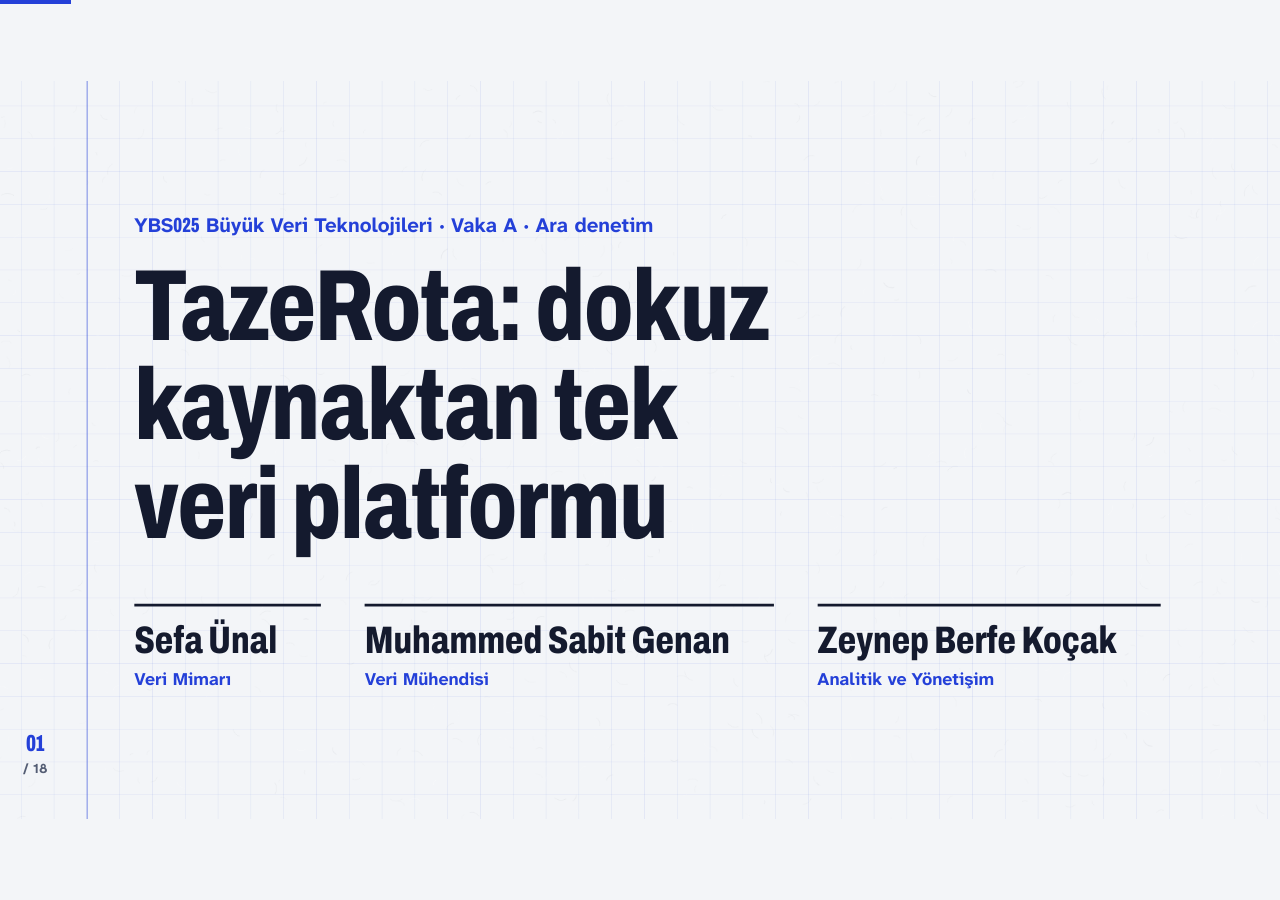
==== index.html @ eb0b14c1 "docs: add Neo4j key and team rationale for rejecting Cassandra on NoSQL slide" ====
<!doctype html>
<html lang="tr">
<head>
<meta charset="utf-8">
<meta name="viewport" content="width=device-width, initial-scale=1">
<title>TazeRota Ara Denetim</title>
<link rel="icon" href="data:,">
<link rel="stylesheet" href="deck.css">
<link rel="stylesheet" href="motion.css">
<link rel="stylesheet" href="deck.local.css">
</head>
<body>
<main class="deck" data-texture="grid">

  <section class="slide" data-title="Kapak" data-duration="20" data-transition="fade" data-camera="push">
    <div class="center-v">
      <p class="t-kicker" data-motion="rise" data-raw>YBS<span class="t-num">025</span> Büyük Veri Teknolojileri · Vaka A · Ara denetim</p>
      <h1 class="t-display measure" data-motion="line-rise" data-delay=".15">TazeRota: dokuz kaynaktan tek veri platformu</h1>
      <div class="ekip" data-motion="stagger" data-child="div" data-gap=".12" data-delay=".9">
        <div><p class="ad">Sefa Ünal</p><p class="rol">Veri Mimarı</p></div>
        <div><p class="ad">Muhammed Sabit Genan</p><p class="rol">Veri Mühendisi</p></div>
        <div><p class="ad">Zeynep Berfe Koçak</p><p class="rol">Analitik ve Yönetişim</p></div>
      </div>
    </div>
    <aside class="notes">Açılış.</aside>
  </section>

  <section class="slide night" data-title="Bölüm: Sefa" data-duration="20" data-transition="iris">
    <p class="t-kicker" data-motion="rise" data-raw>Bölüm 1 / 3 · Veri Mimarı</p>
    <h2 class="t-display" data-motion="line-rise" data-delay=".1">Sefa Ünal</h2>
    <div class="acilis">
      <div data-step="1">
        <h3>Projede ne yaptım</h3>
        <div class="list">
          <p>Gereksinim ve izlenebilirlik</p>
          <p>Üç yıllık hacim hesabı</p>
          <p>Mimari desen: lakehouse</p>
          <p>Depolama kararları</p>
        </div>
      </div>
      <div data-step="2">
        <h3>Şimdi ne anlatacağım</h3>
        <div class="akis">
          <p>İş sorunları ve hedefler</p>
          <p>Kaynaklar ve hacim</p>
          <p>Mimari şema</p>
        </div>
      </div>
    </div>
    <aside class="notes">Kendini bir cümlede tanıt, sonra <b>yaptığın işi</b> ve anlatacağın üç konuyu söyle.</aside>
  </section>

  <section class="slide" data-title="Vaka ve görev" data-duration="40">
    <div class="sekme">Sefa Ünal · Veri Mimarı</div>
    <p class="t-kicker" data-motion="rise">Vaka A · TazeRota Hızlı Tüketim</p>
    <h2 class="t-title measure" data-motion="line-rise" data-delay=".1">Veri dokuz ayrı yerde; bizden tek bir platform istendi</h2>
    <div class="grid-3 vaka" data-motion="stagger" data-child=".vk" data-gap=".2" data-delay=".5">
      <div class="vk"><p class="vk-ad">Şirket</p>
        <p><span class="t-num" data-num="v.fabrika"></span> fabrika, <span class="t-num" data-num="v.hat"></span> üretim hattı</p><p><span class="t-num" data-num="v.arac"></span> soğutuculu araç</p><p><span class="t-num" data-num="v.temsilci"></span> satış temsilcisi</p>
        <p><span class="t-num" data-num="v.nokta"></span> satış noktası, <span class="t-num" data-num="v.zincir"></span> zincir</p><p><span class="t-num" data-num="v.sku"></span> ürün (SKU)</p></div>
      <div class="vk"><p class="vk-ad">Kısıtlar</p>
        <p>Ham veri en az <span class="t-num" data-num="dep.ham"></span> yıl, mali kayıt <span class="t-num" data-num="kv.mali"></span> yıl</p><p>Konum ve bakkal bilgisi KVKK kapsamında</p>
        <p>Sezonda günlük hacim <span class="t-num" data-raw>4</span> katı</p><p>Her zincirin ürün kodu farklı</p><p>Eski Hadoop kümesi ve veri ambarı</p></div>
      <div class="vk vk-ist"><p class="vk-ad">Bu denetimde</p>
        <p>Yönergenin istediği: <b>tek sayfalık mimari taslak</b> ve <b>hacim hesabı</b>.</p>
        <p>Biz ilk üç katmanı ayrıntılı getirdik: <b>kaynak, alım, depolama</b>.</p></div>
    </div>
    <p class="src" data-raw>Kaynak: Vize ödevi yönergesi, Vaka A ve 5.3 Ara denetim.</p>
    <aside class="notes">Vakamız TazeRota: süt ürünü, atıştırmalık ve içecek üreten, Türkiye geneline dağıtan bir hızlı tüketim şirketi. Verisi dokuz ayrı kaynakta: fabrikadaki sensörler, soğutuculu araçlar, temsilcilerin el terminalleri, zincir marketlerin satış dosyaları... Kısıtlar ağır: ham veri üç yıl saklanacak, kişisel veri var, sezonda hacim dört katına çıkıyor. Ara denetimde yönerge <b>mimari taslak ve hacim hesabı</b> istiyor; biz ilk üç katmanı, yani kaynak, alım ve depolamayı ayrıntılı getirdik.</aside>
  </section>

  <section class="slide" data-title="İş soruları" data-duration="40">
    <p class="istenen" data-raw><b>İstenen</b> G1: her iş sorununu veri gereksinimine çevir: kaynak, gecikme, doğruluk, kullanıcı</p>
    <div class="sekme">Sefa Ünal · Veri Mimarı</div>
    <p class="t-kicker" data-motion="rise">Sorun ve hedefler</p>
    <h2 class="t-title measure" data-motion="line-rise" data-delay=".1">Beş iş sorusu, beş ayrı hız: saniyeden haftaya</h2>
    <div class="eksen" data-motion="stagger" data-child=".dur" data-gap=".18" data-delay=".6">
      <div class="cizgi"></div>
      <div class="dur"><p class="dur-h">≤ <span class="t-num" data-num="h.i3"></span> sn</p><p class="dur-ad">Soğuk zincir alarmı</p><p class="dur-k">Filo ve kalite</p></div>
      <div class="dur"><p class="dur-h">≤ <span class="t-num" data-num="h.i2"></span> dk</p><p class="dur-ad">Raf boşluğu</p><p class="dur-k">Saha temsilcisi</p></div>
      <div class="dur"><p class="dur-h">≤ <span class="t-num" data-num="h.i5"></span> saat</p><p class="dur-ad">Ürün geri çağırma</p><p class="dur-k">Kalite ve kriz ekibi</p></div>
      <div class="dur"><p class="dur-h" data-raw>04:00</p><p class="dur-ad">Talep tahmini</p><p class="dur-k">Planlama, her gece</p></div>
      <div class="dur"><p class="dur-h">Haftalık</p><p class="dur-ad">Promosyon etkisi</p><p class="dur-k">Pazarlama, sorgu ≤ <span class="t-num" data-num="h.i4"></span> sn</p></div>
    </div>
    <p class="t-body alt-not" data-step="1">Tek bir işleme hızı hepsine yetmez: <b>akış</b> da <b>toplu iş</b> de gerekiyor.</p>
    <p class="src">Kaynak: vaka metni; kabul ölçütleri Veri Mimarı raporu, G1.</p>
    <aside class="notes">Yönerge burada şunu istiyor: G1: her iş sorununu veri gereksinimine çevir: kaynak, gecikme, doğruluk, kullanıcı. TazeRota'nın beş iş sorusu var ve her birinin beklediği hız çok farklı. Soğuk zincir alarmı otuz saniye içinde gelmeli; raf boşluğu on beş dakikada; geri çağırmada iki saat içinde hangi lotun nereye gittiğini bilmeliyiz. Talep tahmini her gece sabah dörde kadar hazır olmalı, promosyon etkisi haftalık. Bu yüzden <b>tek bir işleme hızı yetmiyor</b>: hem akış hem toplu iş gerekiyor.</aside>
  </section>

  <section class="slide" data-title="Kaynaklar" data-duration="55">
    <p class="istenen" data-raw><b>İstenen</b> G1–G2: izlenebilirlik matrisi, işe yaramayan kaynağa karar, yapı ve 5V</p>
    <div class="sekme">Sefa Ünal · Veri Mimarı</div>
    <p class="t-kicker" data-motion="rise">Katman 1 · Kaynaklar</p>
    <h2 class="t-title" data-motion="line-rise" data-delay=".1">Dokuz kaynaktan yedisi toplanıyor</h2>
    <div class="mx" data-motion="rise" data-delay=".5">
      <div class="mx-s mx-bas"><div class="mx-ad"></div><div class="mx-b"><p>ERP</p><b class="kod" data-raw>A1</b></div><div class="mx-b"><p>POS</p><b class="kod" data-raw>A2</b></div><div class="mx-b"><p>Terminal</p><b class="kod" data-raw>A3</b></div><div class="mx-b"><p>Fotoğraf</p><b class="kod" data-raw>A4</b></div><div class="mx-b"><p>Araç</p><b class="kod" data-raw>A5</b></div><div class="mx-b"><p>Sensör</p><b class="kod" data-raw>A6</b></div><div class="mx-b"><p>Dış veri</p><b class="kod" data-raw>A9</b></div><div class="mx-b disi"><p>Sosyal medya</p><b class="kod" data-raw>A7</b></div><div class="mx-b disi"><p>Çağrı merkezi</p><b class="kod" data-raw>A8</b></div></div>
      <div class="mx-s mx-ek"><div class="mx-ad">Yapı</div><div class="mx-t">Yapılandırılmış</div><div class="mx-t">Yarı</div><div class="mx-t">Yarı</div><div class="mx-t">Yapısız</div><div class="mx-t">Yarı</div><div class="mx-t">Yarı</div><div class="mx-t">Yarı</div><div class="mx-t disi">Yapısız</div><div class="mx-t disi">Yapısız</div></div>
      <div class="mx-s" data-step="1"><div class="mx-ad">Talep tahmini</div><div class="mx-h"><i></i></div><div class="mx-h"><i></i></div><div class="mx-h"><i></i></div><div class="mx-h"></div><div class="mx-h"></div><div class="mx-h"></div><div class="mx-h"><i></i></div><div class="mx-h disi"></div><div class="mx-h disi"></div></div><div class="mx-s" data-step="1"><div class="mx-ad">Raf boşluğu</div><div class="mx-h"></div><div class="mx-h"><i></i></div><div class="mx-h"><i></i></div><div class="mx-h"><i></i></div><div class="mx-h"></div><div class="mx-h"></div><div class="mx-h"></div><div class="mx-h disi"></div><div class="mx-h disi"></div></div><div class="mx-s" data-step="1"><div class="mx-ad">Soğuk zincir alarmı</div><div class="mx-h"></div><div class="mx-h"></div><div class="mx-h"></div><div class="mx-h"></div><div class="mx-h"><i></i></div><div class="mx-h"></div><div class="mx-h"></div><div class="mx-h disi"></div><div class="mx-h disi"></div></div><div class="mx-s" data-step="1"><div class="mx-ad">Promosyon etkisi</div><div class="mx-h"></div><div class="mx-h"><i></i></div><div class="mx-h"><i></i></div><div class="mx-h"></div><div class="mx-h"></div><div class="mx-h"></div><div class="mx-h"><i></i></div><div class="mx-h disi"></div><div class="mx-h disi"></div></div><div class="mx-s" data-step="1"><div class="mx-ad">Ürün geri çağırma</div><div class="mx-h"><i></i></div><div class="mx-h"><i></i></div><div class="mx-h"></div><div class="mx-h"></div><div class="mx-h"></div><div class="mx-h"><i></i></div><div class="mx-h"></div><div class="mx-h disi"></div><div class="mx-h disi"></div></div>
    </div>
    <div class="bes-v" data-step="2" data-motion="stagger" data-child=".bv" data-gap=".12">
      <div class="bv"><b>Hacim</b><span>fotoğraf ve sensör: <span class="t-num" data-num="hacim.ham"></span> TB / 3 yıl</span></div>
      <div class="bv"><b>Hız</b><span>sensörde saniyede <span class="t-num" data-num="a6.olcum"></span> ölçüm</span></div>
      <div class="bv"><b>Çeşitlilik</b><span data-raw>tablo, CSV/EDI, JSON, JPEG, OPC-UA, Excel</span></div>
      <div class="bv"><b>Doğruluk</b><span>sensör hatası, düzeltilen dosya, mükerrer kayıt</span></div>
      <div class="bv"><b>Değer</b><span>beş iş sorusu: tahminden geri çağırmaya</span></div>
    </div>
    <p class="src">Kaynak: vaka metni; eşleşme Veri Mimarı raporu, G1. Yapı: yapılandırılmış, yarı yapılandırılmış, yapısız.</p>
    <aside class="notes">Yönerge her iş sorusunun hangi kaynağa ihtiyaç duyduğunu ve işe yaramayan kaynağa ne yapacağımızı soruyor. Matris bunu gösteriyor: <b>sosyal medya ve çağrı merkezi hiçbir soruya hizmet etmiyor</b>, bu yüzden toplamıyoruz; ne depolama maliyeti ne KVKK yükü. Alttaki beş V her boyutun TazeRota'daki karşılığı: hacmi fotoğraf ve sensör getiriyor, hızı sensör ve araç, çeşitliliği altı farklı biçim; doğruluk sorunu sensör hatası ve düzeltilen dosyalar; değer de beş iş sorusunun kendisi.</aside>
  </section>

  <section class="slide" id="hacim" data-title="Hacim" data-duration="75" data-transition="iris" data-export="image">
    <p class="istenen" data-raw><b>İstenen</b> G2: her kaynak için saklama sonu hacmi; 4 kat tepe, çoğaltma ve sıkıştırmayla gerçek disk</p>
    <div class="sekme">Sefa Ünal · Veri Mimarı</div>
    <p class="t-kicker" data-motion="rise">Katman 1 · Kaynaklar ve hacim</p>
    <h2 class="t-title" data-motion="line-rise" data-delay=".1">Üç yılda <span data-num="hacim.ham"></span> TB ham veri; yükün <span data-num="hacim.a4_pay"></span>'ı raf fotoğrafı</h2>
    <div class="hacim-grid">
      <div data-chart="bar" data-keys="ham.A4,ham.A6,ham.A2,ham.A5,ham.A3,ham.A1" data-highlight="ham.A4" data-delay=".5"></div>
      <div class="hacim-side">
        <p class="t-label">Disk ihtiyacı, 3 yıl</p>
        <div class="kap-row" data-step="1">
          <div><p class="t-small">3 kopya</p><p class="kap-v"><span class="t-num kap-n" data-num="hacim.kopya3"></span> <span class="t-small">TB</span></p></div>
          <div><p class="t-small" data-raw>8+2 EC</p><p class="kap-v"><span class="t-num kap-n pen" data-num="hacim.ec"></span> <span class="t-small">TB</span></p></div>
        </div>
        <p class="t-body" data-step="2">Aynı veri <span data-motion="pen-mark" data-mark="underline"><span class="t-num" data-num="hacim.ec_fark"></span> TB daha az</span> diskle</p>
        <div class="ne-olursa" data-step="3">
          <p class="t-label">Ne olursa?</p>
          <label><span>Yıllık büyüme</span><input type="range" id="h-buyume" min="0" max="40" step="5" value="20"><b class="t-num" id="h-buyume-d" data-raw>%20</b></label>
          <label><span>Sezonda hacim</span><input type="range" id="h-sezon" min="1" max="6" step="1" value="4"><b class="t-num" id="h-sezon-d" data-raw>4 kat</b></label>
        </div>
      </div>
    </div>
    <p class="src">Kaynak: Veri Mimarı raporu (G2). Mevsim çarpanı <span data-num="hacim.mevsim"></span>, 3 yıllık büyüme <span data-num="hacim.buyume"></span>, TB.</p>
    <aside class="notes">Yönerge her kaynağın üç yıllık hacmini, dört kat sezon tepesini, çoğaltma ve sıkıştırmayı istiyor. Üç yılda <b>578 TB ham veri</b>; bunun yüzde altmışı raf fotoğrafı, çünkü fotoğraf zaten sıkıştırılmış, küçülmüyor. Üç kopya tutarsak 1.371 TB disk gerekir; 8+2 silme kodlamasıyla 571 TB, yani aynı veri 800 TB daha az diskle. Son tuşta kaydırıcılar var: büyüme ya da sezon katı değişirse bütün sayılar aynı formülle yeniden hesaplanıyor. Hoca "büyüme yüzde otuz olsa?" diye sorarsa burada gösterebiliriz.</aside>
  </section>

  <section class="slide" id="sema" data-title="Mimari şema" data-duration="90" data-transition="iris" data-export="image">
    <p class="istenen" data-raw><b>İstenen</b> G3: Lambda, Kappa, lakehouse arasından seç, seçmediklerini gerekçelendir; tek sayfalık şema</p>
    <div class="sekme">Sefa Ünal · Veri Mimarı</div>
    <p class="t-kicker" data-motion="rise">Mimari · ortak lakehouse, akış ve toplu iş</p>
    <h2 class="t-title" data-motion="line-rise" data-delay=".1">Tek omurga, üç sorgu yolu</h2>
    <div class="sema-kutu">
<!--SEMA-->
<svg class="sema" viewBox="0 0 1570 560" role="img" aria-label="Mimari şema: kaynaklar, alım, Kafka, işleme, depolama, sunum">
<defs><marker id="uc" viewBox="0 0 10 10" refX="8" refY="5" markerWidth="7" markerHeight="7" orient="auto"><path d="M0,0 L10,5 L0,10z" class="uc"/></marker><marker id="uc-k" viewBox="0 0 10 10" refX="7" refY="5" markerUnits="userSpaceOnUse" markerWidth="22" markerHeight="22" orient="auto"><path d="M0,0 L10,5 L0,10z" class="uc-k"/></marker></defs>
<text x="0" y="552" class="sutun">Kaynak</text>
<text x="310" y="552" class="sutun">Alım</text>
<text x="570" y="552" class="sutun">Omurga</text>
<text x="800" y="552" class="sutun">İşleme</text>
<text x="1030" y="552" class="sutun">Depolama</text>
<text x="1390" y="552" class="sutun">Sunum</text>
<g class="oklar" data-motion="draw" data-gap=".03" data-delay=".3">
<path d="M200,48 C255,48 255,48 304,48" class="ok" data-a="a5" data-b="mqtt" marker-end="url(#uc)"/>
<path d="M200,120 C255,120 255,120 304,120" class="ok" data-a="a6" data-b="uc" marker-end="url(#uc)"/>
<path d="M200,192 C255,192 255,192 304,192" class="ok" data-a="a3" data-b="api" marker-end="url(#uc)"/>
<path d="M200,264 C255,264 255,264 304,264" class="ok" data-a="a1" data-b="dbz" marker-end="url(#uc)"/>
<path d="M200,336 C255,336 255,372 304,372" class="ok" data-a="a2" data-b="nifi" marker-end="url(#uc)"/>
<path d="M200,408 C255,408 255,372 304,372" class="ok" data-a="a9" data-b="nifi" marker-end="url(#uc)"/>
<path d="M200,480 C255,480 255,480 304,480" class="ok" data-a="a4" data-b="yuk" marker-end="url(#uc)"/>
<path d="M500,48 C535,48 535,156 564,156" class="ok" data-a="mqtt" data-b="kafka" marker-end="url(#uc)"/>
<path d="M500,120 C535,120 535,156 564,156" class="ok" data-a="uc" data-b="kafka" marker-end="url(#uc)"/>
<path d="M500,192 C535,192 535,156 564,156" class="ok" data-a="api" data-b="kafka" marker-end="url(#uc)"/>
<path d="M500,264 C535,264 535,156 564,156" class="ok" data-a="dbz" data-b="kafka" marker-end="url(#uc)"/>
<path d="M730,68 C765,68 765,48 794,48" class="ok" data-a="kafka" data-b="flink" marker-end="url(#uc)"/>
<path d="M960,48 C995,48 995,48 1024,48" class="ok" data-a="flink" data-b="redis" marker-end="url(#uc)"/>
<path d="M1320,48 C1355,48 1355,48 1384,48" class="ok" data-a="redis" data-b="alarm" marker-end="url(#uc)"/>
<path d="M730,256 C888,256 888,373 1040,373" class="ok" data-a="kafka" data-b="bronze" marker-end="url(#uc)"/>
<path d="M500,372 C773,372 773,373 1040,373" class="ok" data-a="nifi" data-b="bronze" marker-end="url(#uc)"/>
<path d="M500,480 C773,480 773,373 1040,373" class="ok" data-a="yuk" data-b="bronze" marker-end="url(#uc)"/>
<path d="M730,288 C880,288 880,480 1024,480" class="ok" data-a="kafka" data-b="neo" marker-end="url(#uc)"/>
<path d="M1320,480 C1355,480 1355,480 1384,480" class="ok" data-a="neo" data-b="geri" marker-end="url(#uc)"/>
<path d="M960,138 C1003,138 1003,283 1040,283" class="ok" data-a="spark" data-b="silver" marker-end="url(#uc)"/>
<path d="M1304,193 C1347,193 1347,193 1384,193" class="ok" data-a="gold" data-b="trino" marker-end="url(#uc)"/>
</g>
<g class="parcacik"></g>
<g class="kt "><rect x="0" y="20" width="200" height="56" rx="8"/><text x="16" y="56" class="kt-ad">Araç telemetrisi</text></g>
<g class="kt "><rect x="0" y="92" width="200" height="56" rx="8"/><text x="16" y="128" class="kt-ad">Hat sensörleri</text></g>
<g class="kt "><rect x="0" y="164" width="200" height="56" rx="8"/><text x="16" y="200" class="kt-ad">El terminali</text></g>
<g class="kt "><rect x="0" y="236" width="200" height="56" rx="8"/><text x="16" y="272" class="kt-ad">ERP kayıtları</text></g>
<g class="kt "><rect x="0" y="308" width="200" height="56" rx="8"/><text x="16" y="344" class="kt-ad">POS dosyaları</text></g>
<g class="kt "><rect x="0" y="380" width="200" height="56" rx="8"/><text x="16" y="416" class="kt-ad">Dış veriler</text></g>
<g class="kt "><rect x="0" y="452" width="200" height="56" rx="8"/><text x="16" y="488" class="kt-ad">Raf fotoğrafı</text></g>
<g class="kt alim"><rect x="310" y="20" width="190" height="56" rx="8"/><text x="326" y="56" class="kt-ad">MQTT aracısı</text></g>
<g class="kt alim"><rect x="310" y="92" width="190" height="56" rx="8"/><text x="326" y="128" class="kt-ad">Uç ağ geçidi</text></g>
<g class="kt alim"><rect x="310" y="164" width="190" height="56" rx="8"/><text x="326" y="200" class="kt-ad">HTTPS API</text></g>
<g class="kt alim"><rect x="310" y="236" width="190" height="56" rx="8"/><text x="326" y="272" class="kt-ad">Debezium</text></g>
<g class="kt alim"><rect x="310" y="308" width="190" height="128" rx="8"/><text x="326" y="380" class="kt-ad">NiFi</text></g>
<g class="kt alim"><rect x="310" y="452" width="190" height="56" rx="8"/><text x="326" y="488" class="kt-ad">İmzalı yükleme</text></g>
<g class="kt omurga"><rect x="570" y="20" width="160" height="272" rx="8"/><text x="650.0" y="72" class="kt-ad b" text-anchor="middle">Kafka</text><text x="650.0" y="110" class="kt-alt" text-anchor="middle">Schema</text><text x="650.0" y="136" class="kt-alt" text-anchor="middle">Registry</text><text x="650.0" y="188" class="kt-alt" text-anchor="middle">Avro</text><text x="650.0" y="214" class="kt-alt" text-anchor="middle">mTLS + ACL</text></g>
<g class="kt soluk"><rect x="800" y="20" width="160" height="56" rx="8"/><text x="816" y="56" class="kt-ad">Flink</text></g>
<g class="kt soluk"><rect x="800" y="110" width="160" height="56" rx="8"/><text x="816" y="146" class="kt-ad">Spark</text></g>
<g class="kt hizli"><rect x="1030" y="20" width="290" height="56" rx="8"/><text x="1046" y="56" class="kt-ad">Redis · araç son durumu</text></g>
<g class="kt goller"><rect x="1030" y="110" width="290" height="312" rx="8"/><text x="1046" y="142" class="kt-ad b">MinIO + Iceberg</text></g>
<g class="kt katman"><rect x="1046" y="160" width="258" height="66" rx="8"/><text x="1062" y="201" class="kt-ad">Gold · iş tabloları</text></g>
<g class="kt katman"><rect x="1046" y="250" width="258" height="66" rx="8"/><text x="1062" y="291" class="kt-ad">Silver · temiz</text></g>
<g class="kt katman"><rect x="1046" y="340" width="258" height="66" rx="8"/><text x="1062" y="381" class="kt-ad">Bronze · ham, değişmez</text></g>
<g class="kt hizli"><rect x="1030" y="452" width="290" height="56" rx="8"/><text x="1046" y="488" class="kt-ad">Neo4j · lot zinciri</text></g>
<g class="kt soluk"><rect x="1390" y="20" width="180" height="56" rx="8"/><text x="1406" y="56" class="kt-ad">Alarm paneli</text></g>
<g class="kt soluk"><rect x="1390" y="160" width="180" height="66" rx="8"/><text x="1406" y="189" class="kt-ad">Trino</text><text x="1406" y="215" class="kt-ad">ClickHouse</text></g>
<g class="kt soluk"><rect x="1390" y="256" width="180" height="56" rx="8"/><text x="1406" y="292" class="kt-ad">Superset</text></g>
<g class="kt soluk"><rect x="1390" y="452" width="180" height="56" rx="8"/><text x="1406" y="488" class="kt-ad">Geri çağırma</text></g>
<g class="etiketler" data-motion="fade" data-delay="1.2"><text x="255" y="40" class="ok-et" text-anchor="middle">JSON 10 sn</text><text x="255" y="112" class="ok-et" text-anchor="middle">OPC-UA 1 sn</text><text x="255" y="184" class="ok-et" text-anchor="middle">JSON olay</text><text x="255" y="256" class="ok-et" text-anchor="middle">CDC</text><text x="255" y="346" class="ok-et" text-anchor="middle">CSV gün</text><text x="255" y="382" class="ok-et" text-anchor="middle">API gün</text><text x="255" y="472" class="ok-et" text-anchor="middle">JPEG</text><text x="765" y="50" class="ok-et" text-anchor="middle">akış</text><text x="888" y="306" class="ok-et" text-anchor="middle">dakikalık</text><text x="1003" y="202" class="ok-et" text-anchor="middle">gece</text></g>
<g class="vurgu" data-step="2-2" data-motion="draw" data-gap=".18">
<path d="M200,48 C255,48 255,48 304,48" class="ok-k" data-a="a5" data-b="mqtt" marker-end="url(#uc-k)"/>
<path d="M500,48 C535,48 535,156 564,156" class="ok-k" data-a="mqtt" data-b="kafka" marker-end="url(#uc-k)"/>
<path d="M730,68 C765,68 765,48 794,48" class="ok-k" data-a="kafka" data-b="flink" marker-end="url(#uc-k)"/>
<path d="M960,48 C995,48 995,48 1024,48" class="ok-k" data-a="flink" data-b="redis" marker-end="url(#uc-k)"/>
<path d="M1320,48 C1355,48 1355,48 1384,48" class="ok-k" data-a="redis" data-b="alarm" marker-end="url(#uc-k)"/>
</g>
<g class="vurgu" data-step="3-3" data-motion="draw" data-gap=".18">
<path d="M200,264 C255,264 255,264 304,264" class="ok-k" data-a="a1" data-b="dbz" marker-end="url(#uc-k)"/>
<path d="M500,264 C535,264 535,156 564,156" class="ok-k" data-a="dbz" data-b="kafka" marker-end="url(#uc-k)"/>
<path d="M730,288 C880,288 880,480 1024,480" class="ok-k" data-a="kafka" data-b="neo" marker-end="url(#uc-k)"/>
<path d="M1320,480 C1355,480 1355,480 1384,480" class="ok-k" data-a="neo" data-b="geri" marker-end="url(#uc-k)"/>
</g>
<g class="vurgu" data-step="4-4" data-motion="draw" data-gap=".18">
<path d="M200,336 C255,336 255,372 304,372" class="ok-k" data-a="a2" data-b="nifi" marker-end="url(#uc-k)"/>
<path d="M500,372 C773,372 773,373 1040,373" class="ok-k" data-a="nifi" data-b="bronze" marker-end="url(#uc-k)"/>
<path d="M730,256 C888,256 888,373 1040,373" class="ok-k" data-a="kafka" data-b="bronze" marker-end="url(#uc-k)"/>
<path d="M960,138 C1003,138 1003,283 1040,283" class="ok-k" data-a="spark" data-b="silver" marker-end="url(#uc-k)"/>
<path d="M1304,193 C1347,193 1347,193 1384,193" class="ok-k" data-a="gold" data-b="trino" marker-end="url(#uc-k)"/>
</g>
</svg>
<!--/SEMA-->
    </div>
    <p class="sema-yol bayram" data-step="1-1"><b>Bayram:</b> ileti hızı 4 katı; araç telemetrisi <span class="t-num" data-num="k.ort"></span> → <span class="t-num" data-num="k.tepe"></span> ileti/sn</p>
    <p class="sema-yol" data-step="2-2"><b>Operasyonel:</b> araç → MQTT → Kafka → Flink → Redis, alarm ≤ <span class="t-num" data-num="h.i3"></span> sn</p>
    <p class="sema-yol" data-step="3-3"><b>İzlenebilirlik:</b> ERP → Debezium → Kafka → Neo4j, geri çağırma ≤ <span class="t-num" data-num="h.i5"></span> saat</p>
    <p class="sema-yol" data-step="4-4"><b>Analitik:</b> Bronze → Silver → Gold → Trino, tahmin her gece, promosyon haftalık</p>
    <p class="secmedik sabit"><b>Seçmediğimiz:</b> saf Lambda, kurallar iki kez yazılır; Kappa, <span class="t-num" data-num="hacim.ham"></span> TB'ı Kafka'dan yeniden oynatmak pratik değil.</p>
    <p class="src">İşleme ve sunum soluk: bu denetimin kapsamı dışında. Noktaların yoğunluğu ileti hızının kareköküyle orantılı.</p>
    <aside class="notes">Yönerge burada şunu istiyor: G3: Lambda, Kappa, lakehouse arasından seç, seçmediklerini gerekçelendir; tek sayfalık şema. Mimarimiz tek bir Kafka omurgası üzerinde ortak bir lakehouse. Saf Lambda'yı seçmedik çünkü iş kurallarını iki kez yazdırır; Kappa'yı seçmedik çünkü üç yıllık 578 TB'ı Kafka'dan yeniden oynatmak pratik değil. Oklardaki noktalar gerçek ileti hızlarıyla akıyor. Bayramda hız dört katına çıkıyor: telemetri saniyede 110 iletiden 440'a; Kafka bu yüzden tepe hıza göre boyutlandırıldı. Şimdi üç yolu tek tek gösteriyorum: <b>operasyonel</b> yol alarmı saniyeler içinde verir, <b>izlenebilirlik</b> yolu lot zincirini Neo4j'de tutar, <b>analitik</b> yol ham veriyi Bronze'dan Gold'a olgunlaştırır. Soluk kutular finalin konusu: Trino analistin keşif sorguları için, ClickHouse panonun hızı için; ClickHouse'a yalnız Gold'daki özet tablolar gider, kişisel veri ve konum gitmez, gece işinden sonra yenilenir. Pano Superset, kendi ortamımızda çalışır.</aside>
  </section>

  <section class="slide night" data-title="Bölüm: Sabit" data-duration="20" data-transition="iris">
    <p class="t-kicker" data-motion="rise" data-raw>Bölüm 2 / 3 · Veri Mühendisi</p>
    <h2 class="t-display" data-motion="line-rise" data-delay=".1">Muhammed Sabit Genan</h2>
    <div class="acilis">
      <div data-step="1">
        <h3>Projede ne yaptım</h3>
        <div class="list">
          <p>Veri alımı ve Kafka tasarımı</p>
          <p>Güvenlik bedelini Docker’da ölçtüm</p>
          <p>Toplu ve akış işleme tasarımı</p>
          <p>Spark kanıtı, akış simülasyonu</p>
        </div>
      </div>
      <div data-step="2">
        <h3>Şimdi ne anlatacağım</h3>
        <div class="akis">
          <p>Her kaynak hangi yoldan geliyor</p>
          <p>Kafka konuları ve bölüm sayısı</p>
          <p>Kanıt: ölçüm ve canlı demo</p>
        </div>
      </div>
    </div>
    <aside class="notes">Kendini bir cümlede tanıt, sonra <b>yaptığın işi</b> ve anlatacağın üç konuyu söyle.</aside>
  </section>

  <section class="slide" data-title="Alım yolları" data-duration="70">
    <p class="istenen" data-raw><b>İstenen</b> G4: her kaynak için alım yöntemi: dosya aktarımı, değişiklik yakalama, ileti kuyruğu, API</p>
    <div class="sekme">Muhammed Sabit Genan · Veri Mühendisi</div>
    <p class="t-kicker" data-motion="rise">Katman 2 · Veri alımı</p>
    <h2 class="t-title measure" data-motion="line-rise" data-delay=".1">Her kaynak kendi yolundan gelir: dört yöntem, üç platform</h2>
    <div class="yollar" data-step="1" data-motion="stagger" data-child=".yol" data-gap=".15">
      <div class="yol"><p class="yol-ad">İleti kuyruğu</p>
        <div class="kay"><p class="kay-ad">Araç telemetrisi <b class="kod" data-raw>A5</b></p><span>MQTT, mTLS → Kafka</span></div>
        <div class="kay"><p class="kay-ad">Hat sensörleri <b class="kod" data-raw>A6</b></p><span>uç ağ geçidi → Kafka</span></div></div>
      <div class="yol"><p class="yol-ad">Değişiklik yakalama</p>
        <div class="kay"><p class="kay-ad">ERP kayıtları <b class="kod" data-raw>A1</b></p><span>Debezium → Kafka</span></div></div>
      <div class="yol"><p class="yol-ad">Dosya aktarımı</p>
        <div class="kay"><p class="kay-ad">POS dosyaları <b class="kod" data-raw>A2</b></p><span>12 zincir, SFTP → NiFi</span></div>
        <div class="kay"><p class="kay-ad">Raf fotoğrafı <b class="kod" data-raw>A4</b></p><span>doğrudan nesne depolama</span></div></div>
      <div class="yol"><p class="yol-ad">API</p>
        <div class="kay"><p class="kay-ad">El terminali <b class="kod" data-raw>A3</b></p><span>HTTPS → Kafka</span></div>
        <div class="kay"><p class="kay-ad">Dış veriler <b class="kod" data-raw>A9</b></p><span>hava, tatil, promosyon · NiFi</span></div></div>
    </div>
    <p class="secmedik" data-step="2"><b>Seçmediğimiz:</b> Sqoop, toplu kopyalar ve geri çağırmanın 2 saatine yetişmez; Flume, sunucu günlüğü içindir, bizde öyle bir kaynak yok.</p>
    <p class="src">Platformlar: MQTT aracısı, Kafka + Kafka Connect, NiFi. Kaynak: G4 veri alımı.</p>
    <aside class="notes">Yönerge burada şunu istiyor: G4: her kaynak için alım yöntemi: dosya aktarımı, değişiklik yakalama, ileti kuyruğu, API. Dokuz kaynağın her biri geliş şekline göre <b>dört yoldan</b> birine giriyor. Araç ve sensör sürekli akıyor: ileti kuyruğu. ERP canlı veritabanı; onu yormadan değişiklikleri Debezium okuyor. POS dosyaları on iki ayrı biçimde geliyor, NiFi her dosyanın izini tutuyor. Fotoğraf 2,5 MB, kuyruğa girmiyor; doğrudan nesne depolamaya gidiyor, Kafka'ya yalnız bilgisi giriyor. Sosyal medya ve çağrı merkezi hiçbir soruya hizmet etmediği için toplanmıyor.</aside>
  </section>

  <section class="slide" id="kafka" data-title="Kafka bölüm sayısı" data-export="image" data-duration="70">
    <p class="istenen" data-raw><b>İstenen</b> G4: konu, bölüm sayısı, anahtar, saklama; bölüm sayısını tepe hızdan türet</p>
    <div class="sekme">Muhammed Sabit Genan · Veri Mühendisi</div>
    <p class="t-kicker" data-motion="rise">Katman 2 · Kafka konuları</p>
    <h2 class="t-title measure" data-motion="line-rise" data-delay=".1">On iki bölüm tahmin değil: tepe hızdan türetildi</h2>
    <div class="kafka-grid">
      <div class="zincir">
        <div class="z" data-step="1"><span class="z-l"><span class="t-num" data-num="k.arac"></span> araç, <span class="t-num" data-num="k.aralik"></span> sn'de bir</span><span class="z-v t-num" data-num="k.ort"></span><span class="z-u">ileti/sn</span></div>
        <div class="z" data-step="2"><span class="z-l" data-raw>Bayram, <span class="t-num">4</span> kat</span><span class="z-v t-num" data-num="k.tepe"></span><span class="z-u">ileti/sn</span></div>
        <div class="z" data-step="3"><span class="z-l">Üç yıl büyüme, × <span class="t-num" data-num="k.buy3"></span></span><span class="z-v t-num" data-num="k.uc"></span><span class="z-u">ileti/sn</span></div>
        <div class="z" data-step="4"><span class="z-l" data-raw>Flink <span class="t-num">10</span> dk durursa biriken</span><span class="z-v t-num" data-num="k.birikim"></span><span class="z-u">ileti</span></div>
        <div class="z" data-step="4"><span class="z-l" data-raw><span class="t-num">2</span> dk'da eritmek için</span><span class="z-v t-num" data-num="k.eritme"></span><span class="z-u">ileti/sn</span></div>
        <div class="z son" data-step="5"><span class="z-l">÷ <span class="t-num" data-num="k.kap"></span>/sn görev başına → <span class="t-num" data-num="k.gorev"></span> görev</span><span class="z-v t-num"><span data-motion="pen-mark" data-num="k.bolum"></span></span><span class="z-u">bölüm</span></div>
      </div>
      <div class="k-sag">
      <div class="k-sahne" data-step="0-5">
        <svg id="k-sahne" viewBox="0 0 600 540" aria-label="Kafka konusunun 12 bölümü">
          <text x="20" y="28" class="k-bas">soguk-zincir.telemetri · anahtar arac_id</text>
          <g class="serit" data-i="0"><line x1="20" y1="70" x2="440" y2="70"/><rect class="lag" x="440" y="61" width="0" height="18"/><rect class="gorev" x="452" y="60" width="20" height="20" rx="3"/><text x="0" y="76" class="b-no">0</text></g><g class="serit" data-i="1"><line x1="20" y1="108" x2="440" y2="108"/><rect class="lag" x="440" y="99" width="0" height="18"/><rect class="gorev" x="452" y="98" width="20" height="20" rx="3"/><text x="0" y="114" class="b-no">1</text></g><g class="serit" data-i="2"><line x1="20" y1="146" x2="440" y2="146"/><rect class="lag" x="440" y="137" width="0" height="18"/><rect class="gorev" x="452" y="136" width="20" height="20" rx="3"/><text x="0" y="152" class="b-no">2</text></g><g class="serit" data-i="3"><line x1="20" y1="184" x2="440" y2="184"/><rect class="lag" x="440" y="175" width="0" height="18"/><rect class="gorev" x="452" y="174" width="20" height="20" rx="3"/><text x="0" y="190" class="b-no">3</text></g><g class="serit" data-i="4"><line x1="20" y1="222" x2="440" y2="222"/><rect class="lag" x="440" y="213" width="0" height="18"/><rect class="gorev" x="452" y="212" width="20" height="20" rx="3"/><text x="0" y="228" class="b-no">4</text></g><g class="serit" data-i="5"><line x1="20" y1="260" x2="440" y2="260"/><rect class="lag" x="440" y="251" width="0" height="18"/><rect class="gorev" x="452" y="250" width="20" height="20" rx="3"/><text x="0" y="266" class="b-no">5</text></g><g class="serit" data-i="6"><line x1="20" y1="298" x2="440" y2="298"/><rect class="lag" x="440" y="289" width="0" height="18"/><rect class="gorev" x="452" y="288" width="20" height="20" rx="3"/><text x="0" y="304" class="b-no">6</text></g><g class="serit" data-i="7"><line x1="20" y1="336" x2="440" y2="336"/><rect class="lag" x="440" y="327" width="0" height="18"/><rect class="gorev" x="452" y="326" width="20" height="20" rx="3"/><text x="0" y="342" class="b-no">7</text></g><g class="serit" data-i="8"><line x1="20" y1="374" x2="440" y2="374"/><rect class="lag" x="440" y="365" width="0" height="18"/><rect class="gorev" x="452" y="364" width="20" height="20" rx="3"/><text x="0" y="380" class="b-no">8</text></g><g class="serit" data-i="9"><line x1="20" y1="412" x2="440" y2="412"/><rect class="lag" x="440" y="403" width="0" height="18"/><rect class="gorev" x="452" y="402" width="20" height="20" rx="3"/><text x="0" y="418" class="b-no">9</text></g><g class="serit" data-i="10"><line x1="20" y1="450" x2="440" y2="450"/><rect class="lag" x="440" y="441" width="0" height="18"/><rect class="gorev" x="452" y="440" width="20" height="20" rx="3"/><text x="0" y="456" class="b-no">10</text></g><g class="serit" data-i="11"><line x1="20" y1="488" x2="440" y2="488"/><rect class="lag" x="440" y="479" width="0" height="18"/><rect class="gorev" x="452" y="478" width="20" height="20" rx="3"/><text x="0" y="494" class="b-no">11</text></g>
          <text x="490" y="28" class="k-bas">Flink</text>
          <g class="k-parca"></g>
        </svg>
        <p class="k-sayac"><span class="k-et" id="k-et">Akış normal</span> <span class="t-num" id="k-biriken"></span></p>
        <p class="k-not">Sahne hızlandırılmış; sayılar soldaki hesaptan.</p>
      </div>
      <div class="konular" data-step="6">
        <p class="t-label">Konu · bölüm · saklama</p>
        <div class="kr"><code>soguk-zincir.telemetri</code><span data-num="konu.telemetri.b"></span><span><span data-num="konu.telemetri.s"></span> gün</span></div>
        <div class="kr"><code>saha.terminal-olaylari</code><span data-num="konu.terminal.b"></span><span><span data-num="konu.terminal.s"></span> gün</span></div>
        <div class="kr"><code>saha.foto-olaylari</code><span data-num="konu.foto.b"></span><span><span data-num="konu.foto.s"></span> gün</span></div>
        <div class="kr"><code>uretim.sensor-ham</code><span data-num="konu.sensor.b"></span><span><span data-num="konu.sensor.s"></span> gün</span></div>
        <div class="kr"><code>&lt;konu&gt;.dlq</code><span data-num="konu.dlq.b"></span><span><span data-num="konu.dlq.s"></span> gün</span></div>
        <p class="t-small kr-not">Fabrika sensörlerinde <span class="t-num" data-num="a6.olcum"></span> ölçüm/sn, hat başına pakete girince <span class="t-num" data-num="a6.ileti"></span> ileti/sn.</p>
      </div>
      </div>
    </div>
    <p class="src">Kaynak: G4 veri alımı, Bölüm 3. Görev kapasitesi varsayım, ölçülmedi.</p>
    <aside class="notes">Yönerge burada şunu istiyor: G4: konu, bölüm sayısı, anahtar, saklama; bölüm sayısını tepe hızdan türet. Bölüm sayısını soğuk zincir konusu üzerinden türetiyorum. Bin yüz araç on saniyede bir yolluyor: saniyede yüz on ileti. Bayramda dört katı, üç yıl sonra yedi yüz altmış. Asıl belirleyici kesinti: Flink on dakika durursa yaklaşık <b>456 bin ileti</b> birikir; bunu iki dakikada eritmek için on görev gerekir. On ikiyi seçtik çünkü 2, 3, 4 ve 6'ya bölünür; sonradan bölüm artırmak aracın ölçüm sırasını bozardı. Sağda bunu canlı görüyorsunuz: on iki şerit, Flink durunca kırmızı birikim, on görev dönünce eriyor; sahne hızlandırılmış. Son tuşta diğer konular, aynı kuralla.</aside>
  </section>

  <section class="slide" data-title="Kanıt: güvenlik bedeli" data-duration="60">
    <p class="istenen" data-raw><b>İstenen</b> Veri Mühendisi denetimi: güvenlik önlemleri hattı yavaşlatıyor mu, gecikme hedefi tutuyor mu?</p>
    <div class="sekme">Muhammed Sabit Genan · Veri Mühendisi</div>
    <p class="t-kicker" data-motion="rise">Kanıt · Docker'da ölçtüm</p>
    <h2 class="t-title measure" data-motion="line-rise" data-delay=".1">Güvenlik gecikmeye <span data-num="s7.fark"></span> ms ekledi, tek ileti kaybolmadı</h2>
    <div class="kanit-grid">
      <div>
        <p class="t-label">En yavaş %1 iletinin gecikmesi (p99, ms)</p>
        <div data-chart="bar" data-keys="s7.k440.duz,s7.k440.mtls,s7.k760.duz,s7.k760.mtls,s7.m440.duz,s7.m440.mtls" data-highlight="s7.k440.mtls,s7.k760.mtls,s7.m440.mtls" data-max="10" data-delay=".4"></div>
      </div>
      <div class="kanit-side">
        <p class="t-label">Gönderilen ve alınan ileti</p>
        <p class="kn t-num"><span data-num="s7.alinan" data-motion="count-up" data-delay=".6"></span></p>
        <p class="t-body">kayıp&nbsp;&nbsp;<span class="t-num" data-motion="pen-mark" data-num="s7.kayip"></span></p>
        <p class="t-small" data-step="1">Yetkisiz cihazın yayını engellendi. Yeniden bağlanma <span class="t-num" data-num="s7.bag.duz"></span> → <span class="t-num" data-num="s7.bag.mtls"></span> ms.</p>
      </div>
    </div>
    <p class="src" data-raw>Kafka 3.9.1 ve Mosquitto 2.0.20, Docker. Saniyede 440 (3. yıl 760) ileti, 250 bayt, her ayar 2 dk × 2 tekrar. Tek makine; MQTT → Kafka köprüsü ölçülmedi.</p>
    <aside class="notes">Veri Mühendisi olarak denetim görevim şuydu: güvenlik önlemleri hattı yavaşlatıyor mu? Docker'da şifresiz bağlantı ile mTLS artı erişim listesini karşılaştırdım. Kafka'da en yavaş yüzde birlik iletiler <b>0,4 ms</b> gecikti, MQTT'de fark ölçülemedi. Altı yüz bin ileti gönderdim, hepsi geldi. Yetkisiz sertifikalı cihaz yayın yapamadı. Bedeli yeniden bağlanmada: birkaç milisaniye.</aside>
  </section>

  <section class="slide night" id="demo" data-title="Canlı demo" data-duration="75" data-transition="iris" data-export="image">
    <p class="istenen" data-raw><b>Sınadığımız</b> Bağlantı koparsa ileti kaybolur mu? Alım katmanının dayanıklılığı, ölçerek</p>
    <div class="sekme">Muhammed Sabit Genan · Veri Mühendisi</div>
    <p class="t-kicker d-ust" data-motion="rise"><span class="lamba" id="d-lamba"></span><span id="d-kaynak">Kayıt · Docker’da gerçek koşu, 10 Kasım</span></p>
    <h2 class="t-title measure" data-motion="line-rise" data-delay=".1">Bağlantı kopsa da ileti kaybolmuyor</h2>
    <div class="d-sayac">
      <div><p class="t-label">Araçların gönderdiği</p><p class="d-n t-num" id="d-gonderilen" data-num="demo.p2.gonderilen"></p></div>
      <div><p class="t-label">Kafka'ya ulaşan</p><p class="d-n t-num" id="d-alinan" data-num="demo.p2.alinan"></p></div>
      <div><p class="t-label">Araçta bekleyen</p><p class="d-n t-num" id="d-yolda" data-num="demo.p2.yolda"></p></div>
      <div class="d-kayip"><p class="t-label">Kayıp</p><p class="d-n t-num" id="d-kayip" data-num="demo.p2.kayip"></p></div>
    </div>
    <div class="d-alt">
      <div class="d-grafik-kutu">
        <p class="t-label">Araçta bekleyen ileti, son 60 sn</p>
        <svg id="d-grafik" viewBox="0 0 1000 200" preserveAspectRatio="none"><path class="d-alan" d=""/><path class="d-cizgi" d=""/></svg>
      </div>
      <div>
        <p class="t-label">Kafka'nın <span data-num="demo.bolum"></span> bölümüne dağılım</p>
        <div class="d-bolum" id="d-bolum"><i></i><i></i><i></i><i></i><i></i><i></i><i></i><i></i><i></i><i></i><i></i><i></i></div>
        <p class="t-small d-alt-not">p99 gecikme <span id="d-p99"><span class="t-num">10</span> ms</span> · <span class="t-num" id="d-hiz" data-num="demo.hiz"></span> ileti/sn</p>
      </div>
    </div>
    <p class="d-mesaj" data-step="1-1">Aracıyı durdurdum: araçlar ağa ulaşamıyor</p>
    <p class="d-mesaj iyi" data-step="2-2">Bağlantı geri geldi: tampon boşalıyor</p>
    <p class="t-body d-sonuc" data-step="3">İlk provada <span class="t-num" data-num="demo.p1.kayip"></span> ileti kaybettik: aracının <span class="t-num" data-num="demo.sinir"></span> iletilik kuyruğu taştı. Sınırı büyüttük, kayıp <span class="t-num" data-motion="pen-mark" data-num="demo.p2.kayip"></span>.</p>
    <aside class="notes">Burada sınadığımız soru: Bağlantı koparsa ileti kaybolur mu? Alım katmanının dayanıklılığı, ölçerek. Bu, Docker'da yaptığımız gerçek bir koşunun kaydı: bin yüz araç bayram hızında, saniyede <b>440 ileti</b> yolluyor; MQTT'den Kafka'nın on iki bölümüne akıyor. Tuşa basınca kayıtta MQTT aracısını durdurduğumuz ana geçiyoruz: araçlar ağa ulaşamıyor, iletiler araçta birikiyor, kırmızı sayı bu. Tekrar basınca bağlantı geri geliyor, biriken altı bin ileti yaklaşık bir saniyede Kafka'ya akıyor. Son tuş: ilk provada <b>3.820 ileti kaybettik</b>; aracının varsayılan bin iletilik kuyruğu taştı. Sınırı on beş dakikalık kesintiye göre büyüttük, kayıp sıfır. Bu, ölçmeden bulamayacağımız bir hataydı.</aside>
  </section>

  <section class="slide night" data-title="Bölüm: Zeynep" data-duration="20" data-transition="iris">
    <p class="t-kicker" data-motion="rise" data-raw>Bölüm 3 / 3 · Analitik ve Yönetişim</p>
    <h2 class="t-display" data-motion="line-rise" data-delay=".1">Zeynep Berfe Koçak</h2>
    <div class="acilis">
      <div data-step="1">
        <h3>Projede ne yaptım</h3>
        <div class="list">
          <p>Teknoloji seçim tablosu</p>
          <p>Kişisel veri envanteri, KVKK</p>
          <p>Kripto-silme, kalite kuralları</p>
          <p>Ürün kodu eşleştirme</p>
        </div>
      </div>
      <div data-step="2">
        <h3>Şimdi ne anlatacağım</h3>
        <div class="akis">
          <p>Depolama katmanları</p>
          <p>Ürün kodu eşleştirme</p>
          <p>Güvenlik ve KVKK</p>
        </div>
      </div>
    </div>
    <aside class="notes">Kendini bir cümlede tanıt, sonra <b>yaptığın işi</b> ve anlatacağın üç konuyu söyle.</aside>
  </section>

  <section class="slide" data-title="Depolama katmanları" data-duration="55">
    <p class="istenen" data-raw><b>İstenen</b> G5: ham, temiz, iş katmanları; biçim ve bölümleme; küçük dosya; sıcak, ılık, soğuk</p>
    <div class="sekme">Zeynep Berfe Koçak · Analitik ve Yönetişim</div>
    <p class="t-kicker" data-motion="rise">Katman 3 · Depolama</p>
    <h2 class="t-title measure" data-motion="line-rise" data-delay=".1">Ham veri değişmez, iş verisi katmanlarda olgunlaşır</h2>
    <div class="dep-grid">
      <div class="katlar" data-motion="stagger" data-child=".kat" data-gap=".2" data-delay=".5">
        <div class="kat k3"><p class="kat-ad">Gold</p><p>İş tabloları · Parquet</p><p class="kat-b">bölüm: hafta + SKU</p></div>
        <div class="kat k2"><p class="kat-ad">Silver</p><p>Temiz, eşleşmiş · Parquet</p><p class="kat-b">bölüm: gün + zincir ya da hat</p></div>
        <div class="kat k1"><p class="kat-ad">Bronze</p><p>Ham, değişmez · Avro, JSON</p><p class="kat-b">bölüm: olay günü + kaynak</p></div>
      </div>
      <div class="dep-sag">
        <div data-step="1">
          <p class="t-label">Saklama · sıcaktan arşive</p>
          <div class="zaman">
            <div class="z1"><b>Sıcak</b><span>0–<span class="t-num" data-num="dep.sicak"></span> gün</span></div>
            <div class="z2"><b>Ilık</b><span>–<span class="t-num" data-num="dep.ilik"></span> gün</span></div>
            <div class="z3"><b>Soğuk</b><span>–<span class="t-num" data-num="dep.soguk"></span> gün</span></div>
            <div class="z4"><b>Arşiv</b><span><span class="t-num" data-num="dep.ham"></span> yıla kadar</span></div>
          </div>
          <p class="t-small">Mali kayıtlar ayrı kural: <span class="t-num" data-num="kv.mali"></span> yıl, değiştirilemez.</p>
        </div>
        <div data-step="2">
          <p class="t-label">Küçük dosya sorunu</p>
          <p class="t-small">Akış verisi binlerce küçük dosya bırakır. Iceberg her gece birleştirir: hedef dosya <span class="t-num" data-num="dep.dosya"></span> MB. Fotoğraf MinIO'da, üst verisi Iceberg'de ayrı tabloda.</p>
        </div>
        <div data-step="3">
          <p class="t-label">Eski Hadoop kümesi ve veri ambarı</p>
          <div class="gecis"><span>Paralel çalışır</span><span>Veri taşınır, doğrulanır</span><span>Salt okunur</span><span>Onayla kapatılır</span></div>
        </div>
      </div>
    </div>
    <p class="src">Kaynak: Veri Mimarı raporu, G5. MinIO nesne depolama, 8+2 silme kodlaması; Iceberg tablo biçimi.</p>
    <aside class="notes">Yönerge burada şunu istiyor: G5: ham, temiz, iş katmanları; biçim ve bölümleme; küçük dosya; sıcak, ılık, soğuk. Depolamada üç katman var. <b>Bronze</b> ham ve değişmez: kaynaktan geldiği gibi, geri dönüp yeniden işleyebilmek için. Silver temizlenmiş ve ürün kodları eşleşmiş veri, Gold iş sorularına hazır tablolar. Veri yaşlandıkça daha ucuz katmana iner; ham veri üç yıl, mali kayıtlar on yıl. Akış verisinin bıraktığı küçük dosyaları her gece birleştiriyoruz; kartların sağında bunu görüyorsunuz: küçük dosyalar Bronze'a düşüyor, gece iki büyük dosyada birleşiyor, temizlenip Silver'a çıkıyor, hatalılar karantinaya gidiyor, Gold'da iş tablosu oluşuyor. Eski Hadoop kümesini ve veri ambarını hemen kapatmıyoruz: önce yeni sistemle <b>paralel çalışıyor</b>, veriler taşınıp sonuçlar karşılaştırılıyor, sonra salt okunur kalıyor, iş birimleri onaylayınca kapanıyor.</aside>
  </section>

  <section class="slide" data-title="Hızlı depolar" data-duration="60">
    <p class="istenen" data-raw><b>İstenen</b> G5 ve KA-7: en az bir iş sorunu için NoSQL; tür, anahtar, CAP; lot zinciri modeli</p>
    <div class="sekme">Zeynep Berfe Koçak · Analitik ve Yönetişim</div>
    <p class="t-kicker" data-motion="rise">Katman 3 · NoSQL</p>
    <h2 class="t-title measure" data-motion="line-rise" data-delay=".1">İki soru lakehouse'u bekleyemez</h2>
    <div class="grid-2 nosql">
      <div class="nk" data-step="1">
        <p class="nk-tur">Anahtar-değer</p><p class="nk-ad">Redis</p>
        <p class="t-body">Soğuk zincir alarmı için her aracın <b>son durumu</b>.</p>
        <p class="t-small">Anahtar: <code>arac_id</code>. Erişilebilirlik öncelikli: çökerse durum Kafka'dan yeniden kurulur.</p>
      </div>
      <div class="nk" data-step="2">
        <p class="nk-tur">Çizge</p><p class="nk-ad">Neo4j</p>
        <div class="zincir-c"><span>Lot</span><i>içerir</i><span>Palet</span><i>yüklendi</i><span>Sevkiyat</span><i>teslim</i><span>Satış noktası</span></div>
        <p class="t-small">Anahtar: <code>lot_id</code>; yalnız kimlikler, kişisel veri yok. Bir lottan tüm satış noktalarına tek sorgu. Tutarlılık öncelikli: yanlış zincir göstermektense kısa süre bekler.</p>
      </div>
    </div>
    <p class="secmedik akista" data-step="3"><b>Seçmediğimiz:</b> Cassandra; her soru için ayrı tablo ister, palet bölününce zincir elle kurulur. Yazma hızına gerek yok, hedef 2 saat.</p>
    <p class="src">Kaynak: Veri Mimarı raporu (KA-7), Sefa 10 Kasım, ekip onayı 12 Kasım.</p>
    <aside class="notes">Yönerge burada şunu istiyor: G5 ve KA-7: en az bir iş sorunu için NoSQL; tür, anahtar, CAP; lot zinciri modeli. İki soru lakehouse'un gece işini bekleyemez. Soğuk zincir alarmı için her aracın son durumunu <b>Redis</b>'te tutuyoruz; kaybolursa Kafka'dan yeniden kurulur, bu yüzden erişilebilirliği seçtik. Geri çağırmada lot, palet, sevkiyat ve satış noktası zincirini <b>Neo4j</b>'de çizge olarak tutuyoruz; burada yanlış cevap vermektense beklemeyi seçtik. Palet bölünür ya da yeniden yüklenirse çizgeye yalnız yeni bir bağlantı eklenir. Çizgede yalnız lot, palet, sevkiyat ve satış noktası kimlikleri var; bakkal sahibinin adı, telefonu girmez. Bedeli: kümelenme ve yedekli çalışma ücretli Enterprise sürümünde (G12 maliyetinde); yazma ölçeklenmesi sınırlı ama lot ve palet olayları az. Cassandra'yı seçmedik: her soru için ayrı tablo ister, zinciri yazarken elle kurmak gerekir; hızlı yazma üstünlüğü 2 saatlik geri çağırma hedefi için gereksiz.</aside>
  </section>

  <section class="slide" data-title="Ürün kodu eşleştirme" data-duration="55">
    <p class="istenen" data-raw><b>İstenen</b> KA-1: zincir kodları hangi katmanda, hangi yöntemle eşleşir; eşleşmeyen satıra ne olur?</p>
    <div class="sekme">Zeynep Berfe Koçak · Analitik ve Yönetişim</div>
    <p class="t-kicker" data-motion="rise">Karar noktası · ürün kodu eşleştirme</p>
    <h2 class="t-title measure" data-motion="line-rise" data-delay=".1"><span class="t-num" data-num="ka1.zincir"></span> zincirin kodu tek ürüne iner; eşleşmeyen satır silinmez</h2>
    <div class="ka1-grid">
      <div class="huni">
        <div class="hn" data-step="1"><b>1</b><p>Barkod</p><span>kesin, çoğu burada eşleşir</span></div>
        <div class="hn" data-step="1"><b>2</b><p>Onaylı eşleşme</p><span>bir kez onaylanan tekrar sorulmaz</span></div>
        <div class="hn" data-step="1"><b>3</b><p>Benzerlik ≥ <span class="t-num" data-num="ka1.oto"></span></p><span>otomatik kabul</span></div>
        <div class="hn" data-step="1"><b>4</b><p>Veri sorumlusu</p><span>skor <span class="t-num" data-num="ka1.alt"></span>–<span class="t-num" data-num="ka1.oto"></span> onaya düşer</span></div>
      </div>
      <div class="ka1-sag" data-step="2">
        <p class="t-label">Hedef, ciroyla ağırlıklı</p>
        <p class="ka1-n t-num"><span data-num="ka1.h200"></span></p>
        <p class="t-small">en çok satan <span class="t-num" data-num="ka1.ilk"></span> SKU'da (cironun <span class="t-num" data-num="ka1.ciro"></span>'i); tümünde <span class="t-num" data-num="ka1.htum"></span></p>
        <p class="t-small ka1-k">Eşleşmeyen satır karantinaya: zincir toplamı doğru kalır, SKU tahminine girmez.</p>
      </div>
    </div>
    <p class="secmedik akista" data-step="3"><b>Seçmediğimiz:</b> eşleştirmeyi sorgu anında yapmak, raporlar tutarsızlaşır; ham koda dokunmak, hatalı eşleşme geri alınamaz.</p>
    <p class="src">Kaynak: Zeynep G10, KA-1. Eşleştirme tablosu küçük (<span class="t-num" data-num="ka1.tablo"></span> satır), her düğüme kopyalanarak birleştirilir.</p>
    <aside class="notes">Yönerge burada şunu istiyor: KA-1: zincir kodları hangi katmanda, hangi yöntemle eşleşir; eşleşmeyen satıra ne olur?. On iki zincir kendi ürün kodunu kullanıyor, bizim ana verimizde ise 3.200 SKU var. Eşleştirmeyi ham katmandan temiz katmana geçerken dört adımda yapıyoruz: önce barkod, sonra daha önce onaylanmış eşleşme, sonra benzerlik skoru, en son veri sorumlusunun onayı. <b>Eşleşmeyen satır silinmiyor</b>, karantinaya gidiyor; böylece zincirin toplam satışı hep doğru kalıyor.</aside>
  </section>

  <section class="slide" id="guvenlik" data-title="Güvenlik ve KVKK" data-duration="70">
    <p class="istenen" data-raw><b>İstenen</b> Güvenlik ve KVKK: temsilci konumu ve bakkal bilgisi; ilk üç katmandaki önlemler</p>
    <div class="sekme">Zeynep Berfe Koçak · Analitik ve Yönetişim</div>
    <p class="t-kicker" data-motion="rise">Güvenlik ve KVKK</p>
    <h2 class="t-title" data-motion="line-rise" data-delay=".1">Kişisel veri ilk katmanda korunur</h2>
    <div class="grid-3 guv" data-motion="stagger" data-child=".gk" data-gap=".18" data-delay=".5">
      <div class="gk"><p class="gk-ad">Kaynakta</p><p>Her cihaz sertifikayla tanınır; sertifikasız bağlanamaz.</p><svg class="yuz" viewBox="0 0 440 170" aria-label="Raf fotoğrafında yüzün bulanıklaştırılması">
          <defs><filter id="bulanik" x="-50%" y="-50%" width="200%" height="200%"><feGaussianBlur id="bulanik-d" stdDeviation="9"/></filter></defs>
          <rect class="raf-z" x="0" y="0" width="440" height="170" rx="8"/>
          <g class="urunler"></g>
          <g class="kisi"><rect x="292" y="104" width="76" height="70" rx="22"/></g>
          <g filter="url(#bulanik)" class="bas"><circle cx="330" cy="78" r="28"/><circle class="goz" cx="320" cy="74" r="3.5"/><circle class="goz" cx="340" cy="74" r="3.5"/><path class="agiz" d="M318,88 Q330,97 342,88"/></g>
          <rect class="yuz-kutu" x="292" y="40" width="76" height="76" rx="6"/>
        </svg>
        <p class="yuz-alt">Yüz ve plaka alımda bulanıklaşır; <b>orijinal saklanmaz</b>.</p></div>
      <div class="gk"><p class="gk-ad">Alımda</p><p>MQTT ve Kafka'da mTLS ve konu başına erişim listesi.</p><p>Kurala uymayan ileti <span class="t-num" data-num="kv.dlq"></span> gün hata kuyruğunda.</p></div>
      <div class="gk"><p class="gk-ad">Depolamada</p><p>AES-256, anahtarlar merkezde.</p><p>Analistler temsilciyi takma adla görür.</p></div>
    </div>
    <div class="kripto" data-step="1">
      <p class="kripto-n t-num"><span data-num="kv.gun"></span> <small>gün</small></p>
      <p class="t-body">Temsilci konumu her temsilci ve gün için ayrı anahtarla şifrelenir; <b><span class="t-num" data-num="kv.gun"></span> gün sonra anahtar silinir</b>, kayıt 3 yıl kalır ama konum okunamaz.</p>
    </div>
    <p class="src">Kaynak: Zeynep G10 (10.1-10.3), KVKK md. 4, 5, 6, 7, 12. Güvenlik bedeli ölçüldü: Muhammed Sabit Genan, S7.</p>
    <aside class="notes">Yönerge burada şunu istiyor: Güvenlik ve KVKK: temsilci konumu ve bakkal bilgisi; ilk üç katmandaki önlemler. Güvenliği ayrı bir katman olarak değil, verinin geçtiği her katmanın içine koyduk. Kaynakta sertifikasız cihaz bağlanamıyor, fotoğraftaki yüzler daha alımda, kısıtlı yükleme alanında bulanıklaşıyor; ham katmana yalnız bulanık kopya giriyor, <b>orijinal saklanmıyor</b>. Raf analizi için yüze ihtiyacımız yok, amacı olmayan veriyi tutmuyoruz (md. 4); yüzlü fotoğraf yüz tanımada kullanılırsa biyometrik veriye dönüşür (md. 6). Alımda her servis kendi kimliğiyle ve yalnız kendi konusuna erişiyor. En ilginç kısım <b>kripto-silme</b>: vaka ham veriyi üç yıl istiyor, KVKK ise konumu gereğinden uzun tutmamamızı. Konumu temsilci ve gün başına anahtarla şifreliyoruz; otuz gün sonra anahtarı siliyoruz, kayıt duruyor ama konum artık okunamıyor.</aside>
  </section>

  <section class="slide night bare" data-title="Kapanış" data-duration="20" data-transition="iris">
    <div class="center-v">
      <p class="t-kicker" data-motion="rise">Kaynak, alım, depolama</p>
      <h2 class="t-display" data-motion="blur-in">Sırada işleme ve sunum katmanları</h2>
      <div class="ozet3" data-motion="stagger" data-child="div" data-gap=".15" data-delay=".8">
        <div><p class="t-num"><span class="t-num" data-num="hacim.ham"></span> TB</p><span>üç yılda ham veri</span></div>
        <div><p class="t-num"><span class="t-num" data-num="k.bolum"></span></p><span>bölüm, tepe hızdan</span></div>
        <div><p class="t-num"><span class="t-num" data-num="demo.p2.kayip"></span></p><span>kayıp, ölçerek</span></div>
      </div>
      <p class="t-lead" data-motion="rise" data-delay="1.4" style="margin-top:48px">Sorularınız</p>
    </div>
    <aside class="notes">Kapanış: üç katmanı tamamladık. Sırada işleme ve sunum katmanları var. Sorulara geçebiliriz.</aside>
  </section>

</main>
<script src="olcum.js"></script>
<script src="demo_kayit.js"></script>
<script src="values.js"></script>
<script src="data.js"></script>
<script src="charts.js"></script>
<script src="motion.js"></script>
<script src="deck.js"></script>
<script src="demo-slayt.js"></script>
<script src="sema-sahne.js"></script>
<script src="hacim-sahne.js"></script>
<script src="kafka-sahne.js"></script>
<script src="depo-sahne.js"></script>
<script src="guv-sahne.js"></script>
</body>
</html>
---- deck.css ----
/* Deck engine: 1920x1080 stage scaled to the window, slides as <section class="slide">.
   Theme "Kareli defter": graph-paper ground, blue-black ink, one ballpoint-blue accent, a margin rule.
   Re-theme a deck by overriding the tokens in :root (and .slide.night) from the deck's own CSS. */

@font-face { font-family: "Archivo Deck Head"; src: url("fonts/ArchivoDeckHead.woff2") format("woff2"); font-weight: 400; font-display: block; }
@font-face { font-family: "Archivo Deck Figure"; src: url("fonts/ArchivoDeckFigure.woff2") format("woff2"); font-weight: 400; font-display: block; }
@font-face { font-family: "Atkinson Hyperlegible Next"; src: url("fonts/AtkinsonHyperlegibleNext-Regular.woff2") format("woff2"); font-weight: 400; font-display: block; }
@font-face { font-family: "Atkinson Hyperlegible Next"; src: url("fonts/AtkinsonHyperlegibleNext-Bold.woff2") format("woff2"); font-weight: 700; font-display: block; }

:root {
  /* color */
  --paper: #f3f5f8;          /* ground */
  --ink: #141a2e;            /* text */
  --ink-2: #545d74;          /* secondary text, axes */
  --rule: #d3d9e5;           /* hairlines, chart grid */
  --dim: #b6bed2;            /* chart marks that are not the point */
  --pen: #2440d8;            /* the one accent: ballpoint blue, ~5-10% of pixels */
  --pen-wash: #dce3fc;       /* accent tint: soft fills */
  --marker: #bccafa;         /* highlighter wash behind text */
  --good: #1d7a4e;           /* semantic only (chart deltas), never decoration */
  --bad: #c2412d;
  --grid-line: rgba(36, 64, 216, .075);
  --margin-line: rgba(36, 64, 216, .38);
  /* type */
  --f-head: "Archivo Deck Head", "Arial Narrow", "Helvetica Neue", Arial, sans-serif;
  --f-figure: "Archivo Deck Figure", "Archivo Deck Head", "Arial Narrow", sans-serif;
  --f-body: "Atkinson Hyperlegible Next", "Segoe UI", "Helvetica Neue", Arial, sans-serif;
  --s-figure: 300px; --s-display: 148px; --s-title: 96px; --s-h3: 60px; --s-lead: 48px; --s-body: 40px; --s-small: 30px; --s-label: 26px;
  /* layout (stage px) */
  --margin-x: 150px;          /* the notebook margin rule */
  --pad-l: 220px; --pad-r: 130px; --pad-t: 130px; --pad-b: 120px;
  --grid-step: 48px;
  /* motion */
  --e-in: cubic-bezier(.16, 1, .3, 1);
  --e-out: cubic-bezier(.7, 0, .84, 0);
  --e-move: cubic-bezier(.65, 0, .35, 1);
  --e-cam: cubic-bezier(.33, 0, .2, 1);
}
.slide.night {
  --paper: #0f1530; --ink: #eef1f8; --ink-2: #a3acc4; --rule: #2a3355; --dim: #46507a; --pen: #8fa3ff; --pen-wash: #26306b; --marker: #34408f;
  --good: #5cc795; --bad: #ff8a73; --grid-line: rgba(143, 163, 255, .07); --margin-line: rgba(143, 163, 255, .35);
}

* { box-sizing: border-box; margin: 0; padding: 0; }
html, body { height: 100%; background: var(--paper); overflow: hidden; }
body { font-family: var(--f-body); color: var(--ink); -webkit-font-smoothing: antialiased; text-rendering: geometricPrecision;
  font-variant-numeric: lining-nums tabular-nums; cursor: default; }
body.is-night { background: #0f1530; }

/* ------------------------------------------------ stage */
.deck { position: fixed; left: 50%; top: 50%; width: 1920px; height: 1080px; transform-origin: 50% 50%; transform: translate(-50%, -50%); }
.slide { position: absolute; inset: 0; width: 1920px; height: 1080px; overflow: hidden; visibility: hidden;
  background-color: var(--paper); background-image: var(--paper-img, none); background-size: 1920px 1080px; color: var(--ink);
  padding: var(--pad-t) var(--pad-r) var(--pad-b) var(--pad-l); }
.slide.night { background-image: var(--night-img, none); }
.slide.is-current, .slide.is-leaving { visibility: visible; }
.slide.is-current { z-index: 2; }
.slide.is-leaving { z-index: 1; }
.slide > .notes, aside.notes { display: none; }

/* chrome: folio in the margin column, progress bar on the window */
.folio { position: absolute; left: 0; width: var(--margin-x); bottom: 64px; text-align: center; font: 400 34px/1 var(--f-figure); color: var(--pen); }
.folio small { display: block; margin-top: 8px; font: 700 20px/1 var(--f-body); color: var(--ink-2); }
.slide.bare .folio, .slide[data-folio="none"] .folio { display: none; }
#deck-progress { position: fixed; left: 0; top: 0; height: 4px; width: 100%; z-index: 20; pointer-events: none; }
#deck-progress i { display: block; height: 100%; width: 0; background: var(--pen); transition: width .6s var(--e-move); }
#deck-black { position: fixed; inset: 0; background: #000; z-index: 40; display: none; }
#deck-black.on { display: block; }

/* ------------------------------------------------ type */
.t-kicker { font: 700 var(--s-small)/1.2 var(--f-body); color: var(--pen); margin-bottom: 28px; }
.t-display { font: 400 var(--s-display)/.98 var(--f-head); letter-spacing: -.012em; text-wrap: balance; }
.t-title { font: 400 var(--s-title)/1.02 var(--f-head); letter-spacing: -.01em; text-wrap: balance; }
.t-h3 { font: 400 var(--s-h3)/1.08 var(--f-head); }
.t-lead { font: 400 var(--s-lead)/1.3 var(--f-body); color: var(--ink-2); text-wrap: pretty; }
.t-body { font: 400 var(--s-body)/1.38 var(--f-body); text-wrap: pretty; }
.t-small { font: 400 var(--s-small)/1.38 var(--f-body); color: var(--ink-2); }
.t-label { font: 700 var(--s-label)/1.25 var(--f-body); color: var(--ink-2); }
.t-figure { font: 400 var(--s-figure)/.9 var(--f-figure); letter-spacing: -.01em; color: var(--pen); white-space: nowrap; }
.t-figure.ink { color: var(--ink); }
.t-num { font-family: var(--f-figure); }
.pen { color: var(--pen); }
.muted { color: var(--ink-2); }
b, strong { font-weight: 700; }
.measure { max-width: 1220px; }

/* ------------------------------------------------ layout primitives (stage px, left aligned by default) */
.stack { display: flex; flex-direction: column; gap: 32px; }
.row { display: flex; gap: 64px; align-items: flex-start; }
.grid-2 { display: grid; grid-template-columns: 1fr 1fr; gap: 96px; }
.grid-3 { display: grid; grid-template-columns: repeat(3, 1fr); gap: 72px; }
.split { display: grid; grid-template-columns: 1.15fr 1fr; gap: 110px; align-items: center; height: 100%; }
.fill { height: 100%; }
.center-v { display: flex; flex-direction: column; justify-content: center; height: 100%; }
.at-bottom { position: absolute; left: var(--pad-l); right: var(--pad-r); bottom: var(--pad-b); }
.rule-top { border-top: 2px solid var(--ink); padding-top: 24px; }
.item .t-h3 { margin-bottom: 14px; }
.list { list-style: none; display: flex; flex-direction: column; gap: 26px; }
.list > * { font: 400 var(--s-body)/1.35 var(--f-body); padding-left: 44px; position: relative; }
.list > *::before { content: ""; position: absolute; left: 0; top: .52em; width: 18px; height: 4px; background: var(--pen); }
.src { position: absolute; left: var(--pad-l); bottom: 60px; font: 400 22px/1.3 var(--f-body); color: var(--ink-2); }
img.cover { width: 100%; height: 100%; object-fit: cover; display: block; }
.icon { width: 1em; height: 1em; stroke: currentColor; fill: none; stroke-width: 2; stroke-linecap: round; stroke-linejoin: round; vertical-align: -.12em; }

/* ------------------------------------------------ charts (charts.js) */
.chart-bar { display: flex; flex-direction: column; gap: 20px; --val-w: 210px; }
.chart-bar .cb-row { display: grid; grid-template-columns: 280px 1fr; align-items: center; gap: 28px; }
.cb-label { font: 700 var(--s-label)/1.2 var(--f-body); color: var(--ink); }
.chart-bar .cb-track { display: flex; align-items: center; gap: 20px; height: 62px; }
.chart-bar .cb-fill { height: 100%; flex: none; background: var(--pen); }
.cb-val { font: 400 46px/1.1 var(--f-figure); color: var(--ink); white-space: nowrap; }
.cb-row.is-dim .cb-fill { background: var(--dim); }
.cb-row.is-dim .cb-val { color: var(--ink-2); }
.chart-cols { display: flex; align-items: stretch; gap: 40px; height: var(--h); }
.chart-cols .cb-row { flex: 1; display: flex; flex-direction: column; justify-content: flex-end; }
.chart-cols .cb-track { display: flex; flex-direction: column; justify-content: flex-end; align-items: center; gap: 12px; flex: 1; }
.chart-cols .cb-fill { width: 100%; flex: none; background: var(--pen); }
.chart-cols .cb-label { text-align: center; border-top: 3px solid var(--ink); padding-top: 14px; }
.chart-line { display: block; overflow: visible; }
.chart-line text { font-family: var(--f-body); }
.cl-tick { font-size: 24px; fill: var(--ink-2); }
.cl-grid { stroke: var(--rule); stroke-width: 1.5; }
.cl-base { stroke: var(--ink); stroke-width: 2.5; }
.cl-line { fill: none; stroke: var(--dim); stroke-width: 5; stroke-linejoin: round; stroke-linecap: round; }
.cl-line.is-hi { stroke: var(--pen); stroke-width: 7; }
.cl-dot { fill: var(--pen); stroke: var(--paper); stroke-width: 4; }
.cl-end-name { font-weight: 700; font-size: 26px; fill: var(--ink-2); }
.cl-end-val { font-family: var(--f-figure); font-size: 42px; fill: var(--ink-2); }
.cl-end.is-hi tspan { fill: var(--pen); }

/* ------------------------------------------------ step visibility (engine sets these) */
.is-future, .is-past { visibility: hidden !important; }

/* ------------------------------------------------ overlays: notes (N), help (?), rehearsal clock */
#deck-notes { position: fixed; left: 0; right: 0; bottom: 0; max-height: 38vh; overflow: auto; z-index: 30; padding: 16px 28px 20px;
  background: #0f1530; color: #eef1f8; font: 400 20px/1.5 var(--f-body); display: none; }
#deck-notes.on { display: block; }
#deck-notes header { display: flex; gap: 24px; font: 700 15px/1 var(--f-body); color: #a3acc4; margin-bottom: 10px; }
#deck-help { position: fixed; right: 24px; bottom: 24px; z-index: 31; background: #0f1530; color: #eef1f8; padding: 20px 24px; border-radius: 10px;
  font: 400 17px/1.7 var(--f-body); display: none; }
#deck-help.on { display: block; }
#deck-help kbd { font: 700 15px/1 var(--f-body); background: #26306b; padding: 3px 7px; border-radius: 4px; margin-right: 6px; }
#deck-clock { position: fixed; right: 18px; top: 14px; z-index: 30; font: 700 18px/1 var(--f-body); color: var(--ink-2); background: rgb(255 255 255 / .8);
  padding: 6px 10px; border-radius: 6px; font-variant-numeric: tabular-nums; }
#deck-clock.late { color: var(--bad); }

/* ------------------------------------------------ static modes: print, ?static (export), ?embed (speaker previews) */
html.deck-static, html.deck-static body { height: auto; overflow: visible; }
html.deck-static .deck { position: static; transform: none !important; width: 1920px; height: auto; }
html.deck-static .slide { position: relative; visibility: visible; display: block; }
html.deck-static #deck-progress, html.deck-static #deck-clock { display: none; }
html.deck-embed, html.deck-embed body { overflow: hidden; background: transparent; }
html.deck-embed .slide { visibility: hidden; }
html.deck-embed .slide.is-current { visibility: visible; }
html.deck-embed #deck-progress { display: none; }

/* ------------------------------------------------ film (video slide): poster until played; static modes keep the poster */
.film-box { position: relative; margin: 0; width: 100%; aspect-ratio: 16 / 9; background: #0f1530; border-radius: 14px; overflow: hidden; }
.film-box.full { position: absolute; inset: 0; width: 1920px; height: 1080px; border-radius: 0; z-index: 3; }
.film-box video, .film-box .film-poster { position: absolute; inset: 0; width: 100%; height: 100%; object-fit: cover; display: block; }
.film-box .film-poster { z-index: 1; transition: opacity .35s var(--e-in); }
.film-box.is-started .film-poster { opacity: 0; }
.film-play { position: absolute; left: 50%; top: 50%; z-index: 2; width: 132px; height: 132px; margin: -66px; border-radius: 50%; display: grid; place-items: center;
  color: #fff; background: rgb(15 21 48 / .55); box-shadow: 0 0 0 3px rgb(255 255 255 / .85); transition: opacity .3s var(--e-in), scale .3s var(--e-in); }
.film-play svg { margin-left: 8px; }
.film-box.is-playing .film-play, .film-box.is-ended .film-play { opacity: 0; scale: .8; }
.film-bar { position: absolute; left: 0; right: 0; bottom: 0; height: 5px; z-index: 2; background: rgb(255 255 255 / .12); opacity: 0; transition: opacity .3s; }
.film-bar b { display: block; height: 100%; width: 0; background: var(--pen); }
.film-box.is-started .film-bar { opacity: 1; }
.film-box.is-ended .film-bar { opacity: 0; }
.slide.film-slide { padding: 0; }
html.deck-render .film-play, html.deck-render .film-bar { display: none; }
html.deck-render .film-poster { transition: none; }
html.deck-static .film-box video, html.deck-embed .film-box video { display: none; }
html.deck-static .film-box .film-poster, html.deck-embed .film-box .film-poster { opacity: 1; }
html.deck-static .film-play, html.deck-static .film-bar { display: none; }

@media (prefers-reduced-motion: reduce) { #deck-progress i { transition: none; } }

@page { size: 1920px 1080px; margin: 0; }
@media print {
  html, body { height: auto !important; overflow: visible !important; -webkit-print-color-adjust: exact; print-color-adjust: exact; }
  .deck { position: static !important; transform: none !important; width: 1920px; height: auto; }
  .slide { position: relative !important; visibility: visible !important; break-after: page; page-break-after: always; break-inside: avoid; }
  .slide:last-of-type { break-after: auto; page-break-after: auto; }
  #deck-progress, #deck-notes, #deck-help, #deck-clock, #deck-black, .deck-fx, .film-box video, .film-play, .film-bar { display: none !important; }
  .film-box .film-poster { opacity: 1 !important; }
  * { animation: none !important; transition: none !important; }
}
---- motion.css ----
/* Motion library: helper styles only. Every movement is a Web Animation started from motion.js,
   so the final state is plain CSS (print, export and reduced motion need nothing extra) and every frame is seekable. */

[data-motion="grow"] { transform-origin: 0 50%; }
[data-motion="grow"][data-axis="y"] { transform-origin: 50% 100%; }
[data-motion="focus"], [data-motion="blur-in"] { will-change: filter, opacity; }

/* line-rise: words inside a line mask (built only when animating live) */
.mw { display: inline-block; overflow: hidden; vertical-align: top; padding: 0 .04em .14em; margin: 0 -.04em -.14em; }
.mw > .mw-i { display: inline-block; }
.mw.nest { overflow: visible; }

/* word wheel: the active word gives the width, the leaving word rolls out above it */
.wheel { display: inline-block; position: relative; vertical-align: bottom; white-space: nowrap; overflow: hidden; color: var(--pen);
  padding-bottom: .1em; margin-bottom: -.1em; }
.wheel > * { font-style: normal; display: none; }
.wheel > .is-on { display: inline-block; }
.wheel > .is-out { display: inline-block; position: absolute; left: 0; top: 0; }

/* pen-mark: hand-drawn ballpoint stroke around/under the element (built in every mode: it is content) */
.has-pen { position: relative; display: inline-block; }
.pen-svg { position: absolute; overflow: visible; pointer-events: none; fill: none; stroke: var(--pen); stroke-linecap: round; stroke-linejoin: round; }

/* marker: highlighter wash behind the text */
.mk { background-image: linear-gradient(var(--marker), var(--marker)); background-repeat: no-repeat; background-position: 0 88%;
  background-size: 100% 46%; -webkit-box-decoration-break: clone; box-decoration-break: clone; padding: 0 .08em; margin: 0 -.08em; }

/* karaoke: words light up as they are spoken */
.kw { transition: color .18s ease, background-color .18s ease; border-radius: .12em; }
.karaoke-live .kw { color: color-mix(in srgb, var(--ink) 38%, transparent); }
.karaoke-live .kw.is-read { color: var(--ink); }
.karaoke-live .kw.is-now { color: var(--pen); background: var(--pen-wash); }

/* wall: grid of tiles; dim it with a .veil child on a later step */
.wall { position: relative; display: grid; gap: 16px; }
.wall > .veil { position: absolute; inset: -8px; background: var(--paper); opacity: .66; pointer-events: none; }

/* particle field (drift) and camera push live outside the slide content */
.deck-fx { position: fixed; inset: 0; width: 100vw; height: 100vh; pointer-events: none; z-index: 3; }

@media (prefers-reduced-motion: reduce) { .kw { transition: none; } }
---- deck.local.css ----
/* This deck only: token overrides (see the top of deck.css) and local layout. Keep deck.css untouched.
   Yön: Kareli defter (şablon) + sunan kişi sekmesi. */
:root {
}

/* Sunan kişi sekmesi */
.sekme { position: absolute; right: 0; top: 46px; padding: 18px 26px 18px 30px; background: var(--pen-wash); color: var(--pen);
  font: 700 24px/1 var(--f-body); letter-spacing: .02em; border-radius: 10px 0 0 10px; }

/* Kapak: ekip satırı */
.ekip { display: grid; grid-template-columns: repeat(3, auto); justify-content: start; gap: 0; margin-top: 72px; }
.ekip > div { padding: 22px 64px 4px 0; margin-right: 64px; border-top: 4px solid var(--ink); }
.ekip > div:last-child { margin-right: 0; }
.ekip .ad { font: 400 56px/1 var(--f-head); }
.ekip .rol { font: 700 26px/1.2 var(--f-body); color: var(--pen); margin-top: 14px; }

/* Bölüm açılışı: kişi tanıtımı */
.acilis { display: grid; grid-template-columns: 1fr 1fr; gap: 110px; margin-top: 64px; }
.acilis h3 { font: 700 var(--s-label)/1.2 var(--f-body); color: var(--ink-2); text-transform: uppercase; letter-spacing: .12em;
  padding-bottom: 18px; border-bottom: 3px solid var(--rule); margin-bottom: 30px; }
.akis { counter-reset: a; display: flex; flex-direction: column; gap: 22px; }
.akis > p { counter-increment: a; font: 400 var(--s-body)/1.3 var(--f-body); padding-left: 76px; position: relative; }
.akis > p::before { content: counter(a, decimal-leading-zero); position: absolute; left: 0; top: .08em; font: 400 40px/1 var(--f-figure); color: var(--pen); }

/* Hacim */
.hacim-grid { display: grid; grid-template-columns: 1fr 560px; gap: 90px; margin-top: 70px; align-items: start; }
.hacim-grid .chart-bar .cb-row { grid-template-columns: 330px 1fr; }
.hacim-side { display: flex; flex-direction: column; gap: 36px; padding-top: 8px; }
.kap-row { display: grid; grid-template-columns: 1fr 1fr; gap: 40px; }
.kap-v { white-space: nowrap; }
.kap-n { font-size: 104px; line-height: 1; color: var(--ink-2); }
.kap-n.pen { color: var(--pen); }

/* Alım yolları */
.yollar { display: grid; grid-template-columns: repeat(4, 1fr); gap: 34px; margin-top: 64px; }
.yol { border-top: 6px solid var(--pen); padding-top: 22px; display: flex; flex-direction: column; gap: 22px; }
.yol-ad { font: 400 46px/1.05 var(--f-head); }
.kay { background: rgba(255,255,255,.7); border: 2px solid var(--rule); border-radius: 10px; padding: 18px 20px; }
.kay-ad { font: 700 30px/1.25 var(--f-body); }
.kod { display: inline-block; vertical-align: 3px; margin-left: 6px; padding: 3px 8px 2px; border: 2px solid var(--rule); border-radius: 6px;
  font: 400 20px/1 var(--f-figure); color: var(--ink-2); }
.kay span { display: block; margin-top: 8px; font: 400 26px/1.3 var(--f-body); color: var(--ink-2); }
.alt-not { margin-top: 46px; }

/* Kafka türetmesi */
.kafka-grid { display: grid; grid-template-columns: 1fr 600px; gap: 80px; margin-top: 40px; align-items: start; }
.zincir { display: flex; flex-direction: column; }
.z { display: grid; grid-template-columns: 1fr 210px 110px; align-items: baseline; gap: 18px; padding: 8px 0; border-bottom: 2px solid var(--rule); }
.z-l { font: 400 30px/1.25 var(--f-body); color: var(--ink-2); }
.z-v { font-size: 54px; line-height: 1; text-align: right; }
.z-u { font: 400 26px/1 var(--f-body); color: var(--ink-2); }
.z.son { border-bottom: 0; }
.z.son .z-l { color: var(--ink); font-weight: 700; }
.z.son .z-v { font-size: 84px; color: var(--pen); }
.konular { display: flex; flex-direction: column; gap: 4px; }
.kr { display: grid; grid-template-columns: 1fr 70px 120px; gap: 12px; padding: 12px 0; border-bottom: 2px solid var(--rule); font: 400 30px/1.2 var(--f-body); }
.kr code { font: 400 26px/1.2 ui-monospace, Menlo, monospace; }
.kr > span { font-family: var(--f-figure); text-align: right; }
.kr-not { margin-top: 22px; }

/* Kanıt */
.kanit-grid { display: grid; grid-template-columns: 1fr 520px; gap: 90px; margin-top: 56px; align-items: start; }
.kanit-grid .chart-bar .cb-row { grid-template-columns: 400px 1fr; }
.kanit-grid .chart-bar { gap: 14px; margin-top: 20px; }
.kanit-grid .chart-bar .cb-track { height: 50px; }
.kanit-side { display: flex; flex-direction: column; gap: 18px; }
.kn { font-size: 132px; line-height: 1; color: var(--pen); }

/* Canlı demo */
.d-ust { display: flex; align-items: center; gap: 16px; }
.lamba { width: 22px; height: 22px; border-radius: 50%; background: var(--good); box-shadow: 0 0 0 6px rgba(92,199,149,.18); }
.lamba.kesik { background: var(--bad); box-shadow: 0 0 0 6px rgba(255,138,115,.22); }
.d-sayac { display: grid; grid-template-columns: repeat(4, 1fr); gap: 40px; margin-top: 44px; }
.d-sayac > div { border-top: 4px solid var(--rule); padding-top: 18px; }
.d-n { font-size: 104px; line-height: 1; margin-top: 10px; }
.d-kayip .d-n { color: var(--pen); }
#d-yolda.dolu { color: var(--bad); }
.d-alt { display: grid; grid-template-columns: 1fr 560px; gap: 80px; margin-top: 46px; }
#d-grafik { width: 100%; height: 200px; margin-top: 14px; border-bottom: 2px solid var(--rule); display: block; }
.d-alan { fill: rgba(255,138,115,.25); }
.d-cizgi { fill: none; stroke: var(--bad); stroke-width: 3; vector-effect: non-scaling-stroke; }
.d-bolum { display: grid; grid-template-columns: repeat(12, 1fr); gap: 8px; height: 150px; align-items: end; margin-top: 14px; border-bottom: 2px solid var(--rule); }
.d-bolum i { display: block; background: var(--pen); height: 60%; transition: height .25s; }
.d-alt-not { margin-top: 16px; }
.d-mesaj { position: absolute; left: var(--pad-l); bottom: 64px; font: 700 40px/1.2 var(--f-body); color: var(--bad); }
.d-mesaj.iyi { color: var(--good); }
.d-sonuc { position: absolute; left: var(--pad-l); right: var(--pad-r); bottom: 56px; background: var(--paper); }

/* İş soruları: zaman ekseni */
.eksen { position: relative; display: grid; grid-template-columns: repeat(5, 1fr); gap: 30px; margin-top: 90px; }
.eksen .cizgi { position: absolute; left: 0; right: 0; top: 104px; height: 4px; background: var(--ink); }
.dur { position: relative; padding-top: 0; }
.dur-h { font: 400 64px/1 var(--f-head); color: var(--pen); height: 80px; }
.dur::after { content: ""; position: absolute; left: 0; top: 94px; width: 24px; height: 24px; border-radius: 50%; background: var(--paper); border: 5px solid var(--pen); }
.dur-ad { font: 700 34px/1.2 var(--f-body); margin-top: 70px; }
.dur-k { font: 400 26px/1.3 var(--f-body); color: var(--ink-2); margin-top: 10px; }

/* Kaynak matrisi */
.mx { margin-top: 44px; display: flex; flex-direction: column; }
.mx-s { display: grid; grid-template-columns: 300px repeat(9, 1fr); align-items: center; }
.mx-s > div { padding: 8px 6px; }
.mx-bas > div { text-align: center; font: 700 24px/1.15 var(--f-body); }
.mx-bas p { margin-bottom: 6px; }
.mx-bas .kod { margin-left: 0; }
.mx-ek .mx-t { text-align: center; font: 400 20px/1.2 var(--f-body); color: var(--ink-2); }
.mx-ek .mx-ad, .mx-ad { font: 700 26px/1.2 var(--f-body); }
.mx-ek .mx-ad { font-size: 20px; color: var(--ink-2); text-transform: uppercase; letter-spacing: .08em; }
.mx-ek { border-bottom: 2px solid var(--rule); }
.mx-s[data-step] { border-bottom: 2px solid var(--rule); height: 58px; }
.mx-h { display: flex; justify-content: center; align-items: center; height: 100%; }
.mx-h i { width: 26px; height: 26px; border-radius: 50%; background: var(--pen); }
.disi { opacity: .35; }
.mx-h.disi { background: repeating-linear-gradient(135deg, transparent 0 10px, var(--rule) 10px 12px); opacity: .6; }
.alt-not2 { margin-top: 28px; }

/* Mimari şema */
.sema-kutu { position: absolute; left: var(--pad-l); right: var(--pad-r); top: 300px; }
.sema { width: 100%; height: auto; display: block; overflow: visible; }
.sema .kt rect { fill: rgba(255,255,255,.85); stroke: var(--ink); stroke-width: 2; }
.sema .kt.alim rect { stroke: var(--pen); }
.sema .kt.omurga rect { fill: var(--pen-wash); stroke: var(--pen); stroke-width: 3; }
.sema .kt.goller rect { fill: rgba(220,227,252,.35); stroke: var(--pen); stroke-dasharray: 6 5; }
.sema .kt.katman rect { fill: #fff; stroke: var(--ink-2); }
.sema .kt.hizli rect { stroke: var(--ink); stroke-width: 2.5; }
.sema .kt.soluk { opacity: .38; }
.sema .kt-ad { font: 400 22px var(--f-body); fill: var(--ink); }
.sema .kt-ad.b { font: 700 24px var(--f-body); }
.sema .kt-alt { font: 400 19px var(--f-body); fill: var(--ink-2); }
.sema .kt-kod { font: 400 18px var(--f-figure); fill: var(--ink-2); }
.sema .ok { fill: none; stroke: var(--ink-2); stroke-width: 2; }
.sema .uc { fill: var(--ink-2); }
.sema .ok-et { font: 400 16px var(--f-body); fill: var(--ink-2); paint-order: stroke; stroke: var(--paper); stroke-width: 6px; }
.sema .ok-k { fill: none; stroke: var(--pen); stroke-width: 16; stroke-opacity: .4; stroke-linecap: round; }
.sema .vurgu ~ .parcacik circle { r: 6; }
.sema .uc-k { fill: var(--pen); fill-opacity: .8; }
.sema .sutun { font: 700 18px var(--f-body); fill: var(--ink-2); letter-spacing: .12em; text-transform: uppercase; }
.sema-yol { position: absolute; left: var(--pad-l); bottom: 152px; font: 400 32px/1.3 var(--f-body); }

/* Depolama */
.dep-grid { display: grid; grid-template-columns: 720px 1fr; gap: 90px; margin-top: 48px; }
.katlar { display: flex; flex-direction: column; gap: 16px; }
.kat { border-left: 10px solid var(--pen); background: rgba(255,255,255,.75); border-radius: 0 10px 10px 0; padding: 18px 24px; font: 400 28px/1.3 var(--f-body); }
.kat.k2 { border-left-color: #6d82e6; } .kat.k1 { border-left-color: var(--dim); }
.kat-ad { font: 400 44px/1 var(--f-head); margin-bottom: 8px; }
.kat-b { color: var(--ink-2); font-size: 24px; }
.dep-sag { display: flex; flex-direction: column; gap: 40px; }
.zaman { display: grid; grid-template-columns: 1fr 1fr 1fr 1.3fr; margin: 14px 0 12px; }
.zaman > div { padding: 14px 12px; color: #fff; display: flex; flex-direction: column; gap: 4px; }
.zaman b { font: 700 26px/1 var(--f-body); }
.zaman > div > span { font: 400 22px/1.2 var(--f-body); }
.zaman .z1 { background: var(--bad); } .zaman .z2 { background: #d9822b; } .zaman .z3 { background: #5b7bd6; } .zaman .z4 { background: #3a4466; }

/* NoSQL */
.nosql { margin-top: 56px; gap: 70px; }
.nk { border-top: 6px solid var(--pen); padding-top: 22px; display: flex; flex-direction: column; gap: 16px; }
.nk-tur { font: 700 24px/1 var(--f-body); color: var(--pen); text-transform: uppercase; letter-spacing: .1em; }
.nk-ad { font: 400 76px/1 var(--f-head); }
.nk code { font: 400 26px ui-monospace, Menlo, monospace; }
.zincir-c { display: flex; align-items: center; flex-wrap: wrap; gap: 8px 10px; font: 700 26px/1 var(--f-body); }
.zincir-c span { border: 2px solid var(--ink); border-radius: 30px; padding: 10px 16px; background: #fff; }
.zincir-c i { font: italic 400 20px/1 var(--f-body); color: var(--ink-2); }
.zincir-c i::after { content: " →"; font-style: normal; }

/* KA-1 */
.ka1-grid { display: grid; grid-template-columns: 1fr 520px; gap: 90px; margin-top: 48px; }
.huni { display: flex; flex-direction: column; gap: 14px; }
.hn { display: grid; grid-template-columns: 56px 1fr; column-gap: 20px; align-items: baseline; background: rgba(255,255,255,.75); border: 2px solid var(--rule); border-radius: 10px; padding: 14px 20px; }
.hn:nth-child(2) { margin-left: 40px; } .hn:nth-child(3) { margin-left: 80px; } .hn:nth-child(4) { margin-left: 120px; }
.hn b { font: 400 40px/1 var(--f-figure); color: var(--pen); grid-row: span 2; }
.hn p { font: 700 30px/1.2 var(--f-body); }
.hn > span { font: 400 24px/1.3 var(--f-body); color: var(--ink-2); }
.ka1-sag { display: flex; flex-direction: column; gap: 14px; }
.ka1-n { font-size: 160px; line-height: 1; color: var(--pen); }
.ka1-k { margin-top: 18px; }

/* Güvenlik */
.guv { margin-top: 48px; gap: 50px; }
.gk { border-top: 6px solid var(--ink); padding-top: 18px; display: flex; flex-direction: column; gap: 12px; font: 400 28px/1.35 var(--f-body); }
.gk-ad { font: 400 46px/1 var(--f-head); }
.kripto { display: grid; grid-template-columns: 260px 1fr; gap: 40px; align-items: center; margin-top: 50px; padding: 26px 32px; background: var(--pen-wash); border-radius: 12px; }
.kripto-n { font-size: 130px; line-height: 1; color: var(--pen); }
.kripto-n small { font: 400 36px var(--f-body); }

/* Kapanış */
.ozet3 { display: grid; grid-template-columns: repeat(3, auto); justify-content: start; gap: 90px; margin-top: 64px; }
.ozet3 p.t-num { font-size: 110px; line-height: 1; color: var(--pen); white-space: nowrap; }
.ozet3 > div > span { display: block; margin-top: 18px; font: 400 30px/1.3 var(--f-body); color: var(--ink-2); }

/* Bağlam: istenen şeridi, seçmediğimiz satırı, vaka */
.istenen { position: absolute; left: var(--pad-l); top: 52px; max-width: 1100px; font: 400 23px/1.3 var(--f-body); color: var(--ink-2); }
.istenen b { display: inline-block; margin-right: 10px; padding: 3px 10px 2px; border-radius: 6px; background: var(--ink); color: var(--paper);
  font: 700 18px/1.3 var(--f-body); letter-spacing: .08em; text-transform: uppercase; vertical-align: 2px; }
.slide.night .istenen b { background: var(--pen); color: #0f1530; }
.secmedik { font: 400 27px/1.35 var(--f-body); color: var(--ink-2); margin-top: 36px; max-width: 1500px; }
.secmedik b { color: var(--bad); }
.secmedik.sabit { position: absolute; left: var(--pad-l); right: var(--pad-r); bottom: 100px; margin: 0; }
.vaka { margin-top: 52px; gap: 60px; }
.vk { border-top: 6px solid var(--ink); padding-top: 18px; display: flex; flex-direction: column; gap: 10px; font: 400 29px/1.3 var(--f-body); }
.vk-ad { font: 400 46px/1 var(--f-head); margin-bottom: 6px; }
.vk-ist { border-top-color: var(--pen); background: var(--pen-wash); padding: 18px 22px 22px; border-radius: 0 0 12px 12px; }

/* 5V şeridi, eski sistem geçişi */
.bes-v { display: grid; grid-template-columns: repeat(5, 1fr); gap: 18px; margin-top: 26px; }
.bv { border-left: 6px solid var(--pen); padding: 6px 0 6px 16px; display: flex; flex-direction: column; gap: 6px; }
.bv b { font: 400 34px/1 var(--f-head); }
.bv > span { font: 400 22px/1.3 var(--f-body); color: var(--ink-2); }
.gecis { display: grid; grid-template-columns: repeat(4, 1fr); gap: 6px; margin-top: 12px; }
.gecis span { background: var(--ink); color: var(--paper); padding: 12px 12px; font: 700 21px/1.2 var(--f-body); clip-path: polygon(0 0, 92% 0, 100% 50%, 92% 100%, 0 100%, 6% 50%); padding-left: 24px; }
.gecis span:first-child { clip-path: polygon(0 0, 92% 0, 100% 50%, 92% 100%, 0 100%); padding-left: 14px; }

/* Şema akışı */
.sema .parcacik circle { fill: var(--pen); }
.sema .parcacik rect { fill: var(--ink-2); }
.sema .parcacik .tepe { fill: var(--bad); }
.sema-yol.bayram b { color: var(--bad); }

/* Hacim: ne olursa? */
.ne-olursa { margin-top: 8px; padding: 18px 22px; border: 2px dashed var(--pen); border-radius: 12px; display: flex; flex-direction: column; gap: 12px; }
.ne-olursa label { display: grid; grid-template-columns: 190px 1fr 96px; align-items: center; gap: 14px; font: 400 24px/1.2 var(--f-body); }
.ne-olursa input[type=range] { width: 100%; accent-color: var(--pen); height: 28px; cursor: pointer; }
.ne-olursa b { font-size: 34px; color: var(--pen); text-align: right; }
.hacim-grid .chart-bar .cb-fill { transition: width .45s var(--e-in); }

/* Kafka sahnesi */
.k-sag { position: relative; }
.k-sahne { position: absolute; inset: 0 0 auto 0; }
#k-sahne { width: 530px; height: 477px; display: block; }
#k-sahne .k-bas { font: 700 18px var(--f-body); fill: var(--ink-2); }
#k-sahne .serit line { stroke: var(--rule); stroke-width: 3; }
#k-sahne .b-no { font: 400 17px var(--f-figure); fill: var(--ink-2); }
#k-sahne .lag { fill: var(--bad); opacity: .85; }
#k-sahne .gorev { fill: var(--good); }
#k-sahne.durdu .gorev { fill: var(--dim); }
#k-sahne .k-parca circle { fill: var(--pen); }
#k-sahne .k-parca circle.tepe { fill: var(--bad); }
.k-sayac { margin-top: 6px; font: 400 26px/1.2 var(--f-body); color: var(--ink-2); }
.k-sayac .t-num { font-size: 52px; color: var(--bad); margin-left: 8px; }
.k-not { font: 400 20px/1.3 var(--f-body); color: var(--ink-2); margin-top: 4px; }

/* Depolama sahnesi */
.katlar { position: relative; }
.depo-sahne { position: absolute; right: 8px; top: 0; pointer-events: none; overflow: visible; }
.depo-sahne .kt-dosya { fill: var(--pen); }
.depo-sahne .kt-hata { fill: var(--bad); }
.depo-sahne .kt-blok { fill: var(--pen-wash); stroke: var(--pen); stroke-width: 2.5; }
.depo-sahne .kt-sutun { stroke: var(--pen); stroke-width: 1.5; opacity: 0; }
.depo-sahne .kt-boyut { font: 700 17px var(--f-body); fill: var(--pen); paint-order: stroke; stroke: var(--pen-wash); stroke-width: 5px; }
.depo-sahne .kt-karantina { font: 700 18px var(--f-body); fill: var(--bad); }
.depo-sahne .kt-gold { fill: var(--pen); }

/* Güvenlik: yüz bulanıklaştırma */
.yuz { width: 100%; height: auto; display: block; margin-top: 6px; }
.yuz .raf-z { fill: #e9ecf3; }
.yuz .urunler rect { stroke: rgba(13,20,48,.15); }
.yuz .raf-c { stroke: #9aa3b8; stroke-width: 4; }
.yuz .kisi rect { fill: #5b6584; }
.yuz .bas circle { fill: #d9a78a; }
.yuz .bas .goz { fill: #2b2b2b; }
.yuz .agiz { fill: none; stroke: #7a3b2b; stroke-width: 3; stroke-linecap: round; }
.yuz .yuz-kutu { fill: none; stroke: var(--bad); stroke-width: 3; stroke-dasharray: 7 5; }
.yuz-alt { font: 400 24px/1.3 var(--f-body); color: var(--ink-2); }
#guvenlik .kripto { margin-top: 26px; padding: 16px 28px; }
#guvenlik .kripto .t-body { font-size: 32px; }
#guvenlik .kripto-n { font-size: 104px; }
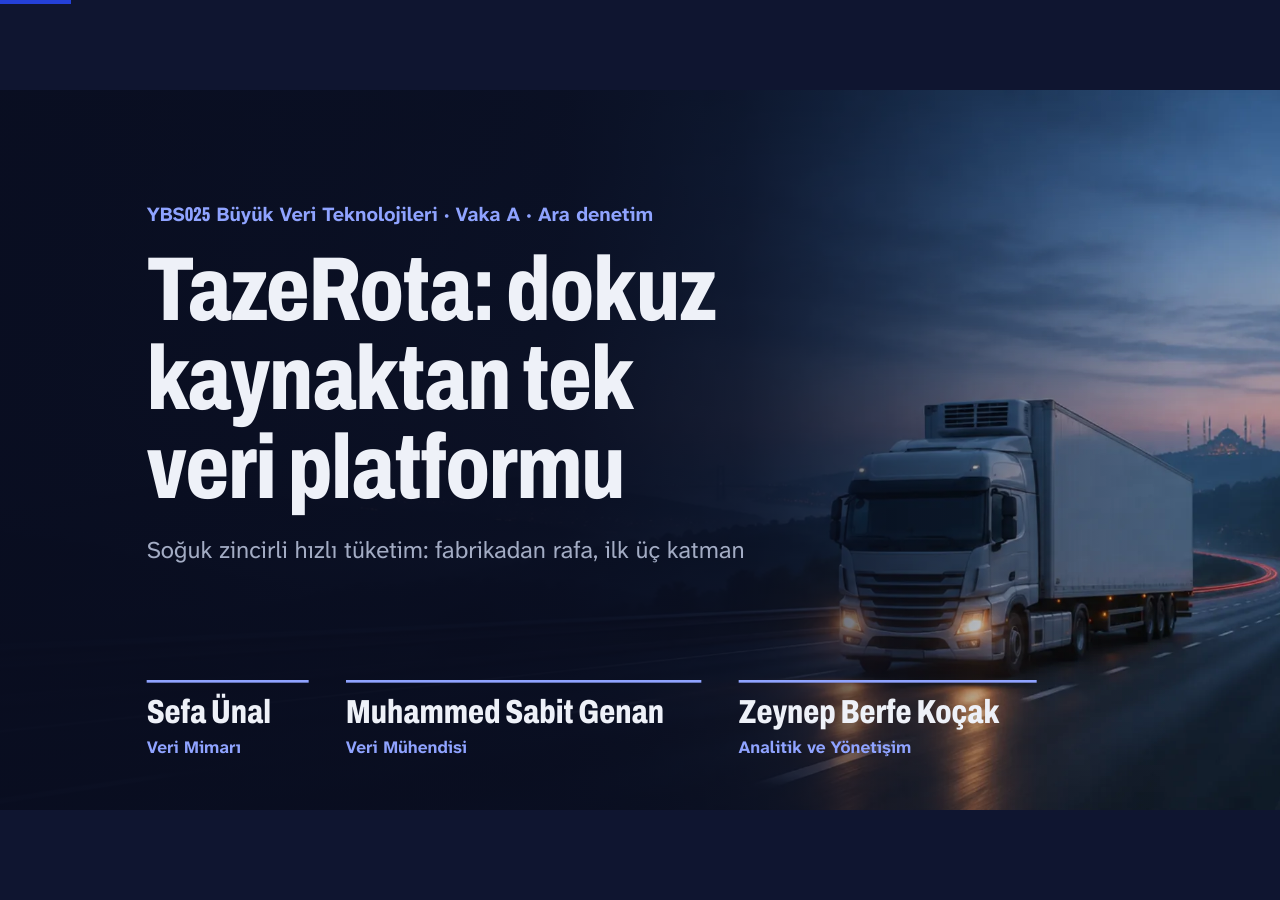
==== commit 4611f335: "feat: add full-bleed cinematic stills and a cover loop to the cover, section openers and closing sli" ====
--- a/index.html
+++ b/index.html
@@ -12,20 +12,26 @@
 <body>
 <main class="deck" data-texture="grid">
 
-  <section class="slide" data-title="Kapak" data-duration="20" data-transition="fade" data-camera="push">
-    <div class="center-v">
+  <section class="slide night bare foto kapak" data-title="Kapak" data-duration="25" data-transition="fade" data-export="image">
+    <img class="zemin" src="medya/kapak.webp" alt="">
+    <video class="zemin dongu" src="medya/kapak.mp4" poster="medya/kapak.webp" muted autoplay loop playsinline aria-hidden="true"></video>
+    <div class="perde"></div>
+    <div class="kapak-ic">
       <p class="t-kicker" data-motion="rise" data-raw>YBS<span class="t-num">025</span> Büyük Veri Teknolojileri · Vaka A · Ara denetim</p>
-      <h1 class="t-display measure" data-motion="line-rise" data-delay=".15">TazeRota: dokuz kaynaktan tek veri platformu</h1>
-      <div class="ekip" data-motion="stagger" data-child="div" data-gap=".12" data-delay=".9">
-        <div><p class="ad">Sefa Ünal</p><p class="rol">Veri Mimarı</p></div>
-        <div><p class="ad">Muhammed Sabit Genan</p><p class="rol">Veri Mühendisi</p></div>
-        <div><p class="ad">Zeynep Berfe Koçak</p><p class="rol">Analitik ve Yönetişim</p></div>
-      </div>
-    </div>
-    <aside class="notes">Açılış.</aside>
-  </section>
-
-  <section class="slide night" data-title="Bölüm: Sefa" data-duration="20" data-transition="iris">
+      <h1 class="t-display" data-motion="line-rise" data-delay=".15">TazeRota: dokuz kaynaktan tek veri platformu</h1>
+      <p class="kapak-alt" data-motion="rise" data-delay=".7">Soğuk zincirli hızlı tüketim: fabrikadan rafa, ilk üç katman</p>
+    </div>
+    <div class="ekip" data-motion="stagger" data-child="div" data-gap=".12" data-delay="1">
+      <div><p class="ad">Sefa Ünal</p><p class="rol">Veri Mimarı</p></div>
+      <div><p class="ad">Muhammed Sabit Genan</p><p class="rol">Veri Mühendisi</p></div>
+      <div><p class="ad">Zeynep Berfe Koçak</p><p class="rol">Analitik ve Yönetişim</p></div>
+    </div>
+    <aside class="notes">Merhaba. Biz Vaka A'yı, <b>TazeRota</b>'yı çalıştık: süt ürünü, atıştırmalık ve içecek üretip soğuk zincirle rafa taşıyan bir şirket; verisi dokuz ayrı yerde. Ben Sefa Ünal, veri mimarıyım; Sabit veri mühendisi, Zeynep analitik ve yönetişimden sorumlu. Bu ara denetimde <b>ilk üç katmanı</b>, yani kaynak, alım ve depolamayı anlatacağız; her birimiz yaklaşık beş dakika.</aside>
+  </section>
+
+  <section class="slide night foto acilis-s" data-title="Bölüm: Sefa" data-duration="20" data-transition="iris" data-export="image">
+    <img class="zemin" src="medya/market.webp" alt="" data-motion="still-drift" data-zoom="1.02 1.1" data-from="72% 50%" data-to="66% 46%" data-dur="26">
+    <div class="perde"></div>
     <p class="t-kicker" data-motion="rise" data-raw>Bölüm 1 / 3 · Veri Mimarı</p>
     <h2 class="t-display" data-motion="line-rise" data-delay=".1">Sefa Ünal</h2>
     <div class="acilis">
@@ -47,7 +53,7 @@
         </div>
       </div>
     </div>
-    <aside class="notes">Kendini bir cümlede tanıt, sonra <b>yaptığın işi</b> ve anlatacağın üç konuyu söyle.</aside>
+    <aside class="notes">Ekipte veri mimarıyım. Tuş: projede <b>gereksinimleri ve izlenebilirliği</b> çıkardım, üç yıllık hacmi hesapladım, mimari deseni ve depolama kararlarını yazdım. Tuş: şimdi önce iş sorunlarını ve hedefleri, sonra kaynakları ve hacmi, en son mimari şemayı anlatacağım.</aside>
   </section>
 
   <section class="slide" data-title="Vaka ve görev" data-duration="40">
@@ -231,7 +237,9 @@
     <aside class="notes">Yönerge burada şunu istiyor: G3: Lambda, Kappa, lakehouse arasından seç, seçmediklerini gerekçelendir; tek sayfalık şema. Mimarimiz tek bir Kafka omurgası üzerinde ortak bir lakehouse. Saf Lambda'yı seçmedik çünkü iş kurallarını iki kez yazdırır; Kappa'yı seçmedik çünkü üç yıllık 578 TB'ı Kafka'dan yeniden oynatmak pratik değil. Oklardaki noktalar gerçek ileti hızlarıyla akıyor. Bayramda hız dört katına çıkıyor: telemetri saniyede 110 iletiden 440'a; Kafka bu yüzden tepe hıza göre boyutlandırıldı. Şimdi üç yolu tek tek gösteriyorum: <b>operasyonel</b> yol alarmı saniyeler içinde verir, <b>izlenebilirlik</b> yolu lot zincirini Neo4j'de tutar, <b>analitik</b> yol ham veriyi Bronze'dan Gold'a olgunlaştırır. Soluk kutular finalin konusu: Trino analistin keşif sorguları için, ClickHouse panonun hızı için; ClickHouse'a yalnız Gold'daki özet tablolar gider, kişisel veri ve konum gitmez, gece işinden sonra yenilenir. Pano Superset, kendi ortamımızda çalışır.</aside>
   </section>
 
-  <section class="slide night" data-title="Bölüm: Sabit" data-duration="20" data-transition="iris">
+  <section class="slide night foto acilis-s" data-title="Bölüm: Sabit" data-duration="20" data-transition="iris" data-export="image">
+    <img class="zemin" src="medya/kamyon-gece.webp" alt="" data-motion="still-drift" data-zoom="1.02 1.1" data-from="74% 46%" data-to="70% 42%" data-dur="26">
+    <div class="perde"></div>
     <p class="t-kicker" data-motion="rise" data-raw>Bölüm 2 / 3 · Veri Mühendisi</p>
     <h2 class="t-display" data-motion="line-rise" data-delay=".1">Muhammed Sabit Genan</h2>
     <div class="acilis">
@@ -249,11 +257,11 @@
         <div class="akis">
           <p>Her kaynak hangi yoldan geliyor</p>
           <p>Kafka konuları ve bölüm sayısı</p>
-          <p>Kanıt: ölçüm ve canlı demo</p>
-        </div>
-      </div>
-    </div>
-    <aside class="notes">Kendini bir cümlede tanıt, sonra <b>yaptığın işi</b> ve anlatacağın üç konuyu söyle.</aside>
+          <p>Kanıt: ölçüm ve kesinti kaydı</p>
+        </div>
+      </div>
+    </div>
+    <aside class="notes">Teşekkürler Sefa. Ben Muhammed Sabit Genan, veri mühendisiyim. Tuş: projede <b>veri alımını ve Kafka tasarımını</b> yaptım, güvenliğin hatta getirdiği yükü Docker'da ölçtüm; toplu ve akış işleme tasarımı ile Spark kanıtı da bende. Tuş: şimdi her kaynağın hangi yoldan geldiğini, Kafka bölüm sayısını nasıl türettiğimizi ve iki kanıtı göstereceğim: güvenlik ölçümü ve kesinti kaydı.</aside>
   </section>
 
   <section class="slide" data-title="Alım yolları" data-duration="70">
@@ -340,35 +348,70 @@
     <aside class="notes">Veri Mühendisi olarak denetim görevim şuydu: güvenlik önlemleri hattı yavaşlatıyor mu? Docker'da şifresiz bağlantı ile mTLS artı erişim listesini karşılaştırdım. Kafka'da en yavaş yüzde birlik iletiler <b>0,4 ms</b> gecikti, MQTT'de fark ölçülemedi. Altı yüz bin ileti gönderdim, hepsi geldi. Yetkisiz sertifikalı cihaz yayın yapamadı. Bedeli yeniden bağlanmada: birkaç milisaniye.</aside>
   </section>
 
-  <section class="slide night" id="demo" data-title="Canlı demo" data-duration="75" data-transition="iris" data-export="image">
+  <section class="slide night" id="demo" data-title="Demo kaydı: kesinti ve kayıp" data-duration="80" data-transition="iris" data-export="image">
+    <img class="d-zemin" src="medya/kavsak.webp" alt="">
     <p class="istenen" data-raw><b>Sınadığımız</b> Bağlantı koparsa ileti kaybolur mu? Alım katmanının dayanıklılığı, ölçerek</p>
     <div class="sekme">Muhammed Sabit Genan · Veri Mühendisi</div>
-    <p class="t-kicker d-ust" data-motion="rise"><span class="lamba" id="d-lamba"></span><span id="d-kaynak">Kayıt · Docker’da gerçek koşu, 10 Kasım</span></p>
-    <h2 class="t-title measure" data-motion="line-rise" data-delay=".1">Bağlantı kopsa da ileti kaybolmuyor</h2>
-    <div class="d-sayac">
-      <div><p class="t-label">Araçların gönderdiği</p><p class="d-n t-num" id="d-gonderilen" data-num="demo.p2.gonderilen"></p></div>
-      <div><p class="t-label">Kafka'ya ulaşan</p><p class="d-n t-num" id="d-alinan" data-num="demo.p2.alinan"></p></div>
-      <div><p class="t-label">Araçta bekleyen</p><p class="d-n t-num" id="d-yolda" data-num="demo.p2.yolda"></p></div>
-      <div class="d-kayip"><p class="t-label">Kayıp</p><p class="d-n t-num" id="d-kayip" data-num="demo.p2.kayip"></p></div>
-    </div>
-    <div class="d-alt">
-      <div class="d-grafik-kutu">
-        <p class="t-label">Araçta bekleyen ileti, son 60 sn</p>
-        <svg id="d-grafik" viewBox="0 0 1000 200" preserveAspectRatio="none"><path class="d-alan" d=""/><path class="d-cizgi" d=""/></svg>
-      </div>
-      <div>
-        <p class="t-label">Kafka'nın <span data-num="demo.bolum"></span> bölümüne dağılım</p>
-        <div class="d-bolum" id="d-bolum"><i></i><i></i><i></i><i></i><i></i><i></i><i></i><i></i><i></i><i></i><i></i><i></i></div>
-        <p class="t-small d-alt-not">p99 gecikme <span id="d-p99"><span class="t-num">10</span> ms</span> · <span class="t-num" id="d-hiz" data-num="demo.hiz"></span> ileti/sn</p>
-      </div>
-    </div>
-    <p class="d-mesaj" data-step="1-1">Aracıyı durdurdum: araçlar ağa ulaşamıyor</p>
-    <p class="d-mesaj iyi" data-step="2-2">Bağlantı geri geldi: tampon boşalıyor</p>
-    <p class="t-body d-sonuc" data-step="3">İlk provada <span class="t-num" data-num="demo.p1.kayip"></span> ileti kaybettik: aracının <span class="t-num" data-num="demo.sinir"></span> iletilik kuyruğu taştı. Sınırı büyüttük, kayıp <span class="t-num" data-motion="pen-mark" data-num="demo.p2.kayip"></span>.</p>
-    <aside class="notes">Burada sınadığımız soru: Bağlantı koparsa ileti kaybolur mu? Alım katmanının dayanıklılığı, ölçerek. Bu, Docker'da yaptığımız gerçek bir koşunun kaydı: bin yüz araç bayram hızında, saniyede <b>440 ileti</b> yolluyor; MQTT'den Kafka'nın on iki bölümüne akıyor. Tuşa basınca kayıtta MQTT aracısını durdurduğumuz ana geçiyoruz: araçlar ağa ulaşamıyor, iletiler araçta birikiyor, kırmızı sayı bu. Tekrar basınca bağlantı geri geliyor, biriken altı bin ileti yaklaşık bir saniyede Kafka'ya akıyor. Son tuş: ilk provada <b>3.820 ileti kaybettik</b>; aracının varsayılan bin iletilik kuyruğu taştı. Sınırı on beş dakikalık kesintiye göre büyüttük, kayıp sıfır. Bu, ölçmeden bulamayacağımız bir hataydı.</aside>
-  </section>
-
-  <section class="slide night" data-title="Bölüm: Zeynep" data-duration="20" data-transition="iris">
+    <p class="t-kicker d-ust" data-motion="rise"><span class="d-rozet">Kayıt</span><span>Docker’da gerçek koşu · <span data-raw>10 Kasım</span></span><span class="d-saat" id="d-saat" data-raw></span></p>
+    <h2 class="t-title" data-motion="line-rise" data-delay=".1">Kaybı ancak ölçerek bulduk</h2>
+
+    <div class="d-sahne" data-step="0-2">
+      <svg id="d-svg" viewBox="0 0 1570 400" data-raw aria-label="Araçlardan MQTT aracısı ve köprü üzerinden Kafka'nın 12 bölümüne ileti akışı">
+        <defs>
+          <symbol id="d-tir" viewBox="0 0 72 40"><rect x="0" y="2" width="48" height="28" rx="3"/><path d="M50 10h13l7 9v11H50z"/><circle cx="13" cy="34" r="5"/><circle cx="58" cy="34" r="5"/></symbol>
+        </defs>
+        <text x="0" y="34" class="d-bas"><tspan data-num="k.arac"></tspan> araç</text>
+        <text x="0" y="66" class="d-alt"><tspan data-num="demo.hiz"></tspan> ileti/sn, bayram tepesi</text>
+        <g class="d-tirlar"></g>
+        <line class="d-hat" x1="270" y1="170" x2="1130" y2="170"/>
+        <g class="d-yigin"></g>
+        <text x="290" y="372" class="d-yigin-et" id="d-yigin-et"></text>
+        <g class="d-bolumler"></g>
+        <g class="d-parca"></g>
+        <g class="d-kutu d-araci" id="d-araci"><rect x="560" y="110" width="240" height="120" rx="12"/><text x="680" y="160" text-anchor="middle" class="d-kutu-ad">MQTT aracısı</text><text x="680" y="198" text-anchor="middle" class="d-kutu-alt">mTLS + ACL</text></g>
+        <text x="680" y="92" text-anchor="middle" class="d-kesik-et">durduruldu</text>
+        <g class="d-kutu"><rect x="890" y="130" width="160" height="80" rx="12"/><text x="970" y="179" text-anchor="middle" class="d-kutu-ad">Köprü</text></g>
+        <g class="d-kafka"><rect x="1130" y="0" width="440" height="400" rx="14"/><text x="1150" y="44" class="d-kutu-ad">Kafka · <tspan data-num="demo.bolum"></tspan> bölüm</text></g>
+      </svg>
+      <div class="d-sayac">
+        <div><p class="t-label">Araçların gönderdiği</p><p class="d-n t-num" id="d-gonderilen" data-num="demo.p2.gonderilen"></p></div>
+        <div><p class="t-label">Kafka’ya ulaşan</p><p class="d-n t-num" id="d-alinan" data-num="demo.p2.alinan"></p></div>
+        <div><p class="t-label">Araçta bekleyen</p><p class="d-n t-num" id="d-yolda" data-num="demo.p2.yolda"></p></div>
+        <div class="d-kayip"><p class="t-label">Kayıp</p><p class="d-n t-num" id="d-kayip" data-num="demo.p2.kayip"></p></div>
+      </div>
+    </div>
+    <p class="d-mesaj" data-step="0-0">Akış normal: iletiler aracıdan köprüyle Kafka’nın <span class="t-num" data-num="demo.bolum"></span> bölümüne dağılıyor</p>
+    <p class="d-mesaj kotu" data-step="1-1">Aracıyı durdurduk: araçlar ağa ulaşamıyor, iletiler araçta birikiyor</p>
+    <p class="d-mesaj iyi" data-step="2-2">Bağlantı geri geldi: birikim <span class="t-num" data-num="demo.bosalma"></span> saniyede Kafka’ya aktı, kayıp <span class="t-num" data-num="demo.p2.kayip"></span></p>
+    <i class="d-tik" data-motion="demo-sahne" data-adim="0"></i>
+    <i class="d-tik" data-step="1-1" data-motion="demo-sahne" data-adim="1"></i>
+    <i class="d-tik" data-step="2-2" data-motion="demo-sahne" data-adim="2"></i>
+    <i class="d-tik" data-step="3" data-motion="demo-sahne" data-adim="3"></i>
+
+    <div class="d-kars" data-step="3">
+      <div class="d-kart">
+        <p class="d-kart-ad" data-raw>1. koşu · varsayılan ayar</p>
+        <p class="d-kart-alt">Aracının köprü için tuttuğu kuyruk: <span class="t-num" data-num="demo.sinir"></span> ileti</p>
+        <svg class="d-grafik" id="d-grafik1" viewBox="0 0 740 230" data-raw aria-label="1. koşu: Kafka'ya ulaşmamış ileti, zamana göre"></svg>
+        <p class="d-sonuc kotu"><span class="t-num" data-num="demo.p1.kayip"></span> <small>ileti kayıp</small></p>
+        <p class="d-kart-not">Bağlantı gelince kuyruk taştı. Aracı günlüğü: <i>Outgoing messages are being dropped</i></p>
+      </div>
+      <div class="d-kart">
+        <p class="d-kart-ad" data-raw>2. koşu · kuyruk büyütüldü</p>
+        <p class="d-kart-alt">Aracının köprü için tuttuğu kuyruk: <span class="t-num" data-num="demo.yeni_sinir"></span> ileti</p>
+        <svg class="d-grafik" id="d-grafik2" viewBox="0 0 740 230" data-raw aria-label="2. koşu: Kafka'ya ulaşmamış ileti, zamana göre"></svg>
+        <p class="d-sonuc iyi"><span class="t-num" data-num="demo.p2.kayip"></span> <small>ileti kayıp</small></p>
+        <p class="d-kart-not">Aynı <span class="t-num" data-num="demo.kesinti"></span> saniyelik kesinti; birikimin tamamı Kafka’ya ulaştı.</p>
+      </div>
+    </div>
+    <p class="d-ders" data-step="4">Ölçmeden bulamayacağımız bir hataydı: her iletinin sıra numarasını <span data-motion="pen-mark" data-mark="underline" data-delay=".5">sayarak bulduk</span>.</p>
+    <p class="src" data-raw>Kayıt: canli_demo, 10 Kasım. Tek makine, tek aracı; kesinti docker pause ile. Sayaçlar kayıttan, akış noktaları temsilî.</p>
+    <aside class="notes">Bu, 10 Kasım'da Docker'da yaptığımız <b>gerçek bir koşunun kaydı</b>; sınıfta canlı çalıştırmıyorum ama ekrandaki her sayı o koşudan. Bin yüz araç bayram tepesinde saniyede 440 ileti yolluyor: önce MQTT aracısına, mTLS ve erişim listesiyle; köprü iletileri Kafka'nın on iki bölümüne taşıyor, sağdaki çubuklar bölümlere düşen ileti. Her iletinin bir sıra numarası var; alttaki sayaçlar gönderileni, ulaşanı, bekleyeni ve kaybı sayıyor. Tuş: şimdi aracıyı durduruyoruz, docker pause ile; ağ kesintisi gibi. Araçlar aracıya ulaşamıyor, iletiler <b>araçta birikiyor</b>: kırmızı yığın. Kesinti 15 saniye sürdü, kayıt burada iki kat hızlı. Tuş: bağlantı geri geliyor; biriken altı binden fazla ileti yaklaşık bir saniyede Kafka'ya akıyor, bunu yarı hızda gösteriyorum. Kayıp sıfır. Tuş: ama bu <b>ikinci koşu</b>. İlk koşuda aynı kesintide <b>3.820 ileti kaybettik</b>: aracının köprü için tuttuğu kuyruk varsayılan olarak bin ileti; bağlantı gelince biriken akın onu taşırdı. Soldaki eğri bağlantıdan sonra sıfıra dönmüyor; o iletiler hiç gelmedi. Kuyruğu beş yüz bine çıkardık, on beş dakikalık kesintiye yetecek kadar; aynı kesinti, kayıp sıfır. Tuş: asıl ders: kayıp kendini göstermedi; <b>her iletinin sıra numarasını sayarak bulduk</b>. Ölçmeseydik varsayılan ayarla üretime çıkacaktık. Şimdi sözü Zeynep'e bırakıyorum.</aside>
+  </section>
+
+  <section class="slide night foto acilis-s" data-title="Bölüm: Zeynep" data-duration="20" data-transition="iris" data-export="image">
+    <img class="zemin" src="medya/depo.webp" alt="" data-motion="still-drift" data-zoom="1.02 1.1" data-from="70% 52%" data-to="64% 48%" data-dur="26">
+    <div class="perde"></div>
     <p class="t-kicker" data-motion="rise" data-raw>Bölüm 3 / 3 · Analitik ve Yönetişim</p>
     <h2 class="t-display" data-motion="line-rise" data-delay=".1">Zeynep Berfe Koçak</h2>
     <div class="acilis">
@@ -384,13 +427,13 @@
       <div data-step="2">
         <h3>Şimdi ne anlatacağım</h3>
         <div class="akis">
-          <p>Depolama katmanları</p>
+          <p>Depolama katmanları ve hızlı depolar</p>
           <p>Ürün kodu eşleştirme</p>
           <p>Güvenlik ve KVKK</p>
         </div>
       </div>
     </div>
-    <aside class="notes">Kendini bir cümlede tanıt, sonra <b>yaptığın işi</b> ve anlatacağın üç konuyu söyle.</aside>
+    <aside class="notes">Teşekkürler Sabit. Ben Zeynep Berfe Koçak, analitik ve yönetişimden sorumluyum. Tuş: projede <b>teknoloji seçim tablosunu</b>, kişisel veri envanterini ve KVKK önlemlerini, kripto-silmeyi, kalite kurallarını ve ürün kodu eşleştirmesini hazırladım. Tuş: şimdi verinin nerede ve nasıl saklandığını, iki hızlı depoyu, zincirlerin ürün kodlarının nasıl eşleştiğini ve kişisel veriyi nasıl koruduğumuzu anlatacağım.</aside>
   </section>
 
   <section class="slide" data-title="Depolama katmanları" data-duration="55">
@@ -501,7 +544,9 @@
     <aside class="notes">Yönerge burada şunu istiyor: Güvenlik ve KVKK: temsilci konumu ve bakkal bilgisi; ilk üç katmandaki önlemler. Güvenliği ayrı bir katman olarak değil, verinin geçtiği her katmanın içine koyduk. Kaynakta sertifikasız cihaz bağlanamıyor, fotoğraftaki yüzler daha alımda, kısıtlı yükleme alanında bulanıklaşıyor; ham katmana yalnız bulanık kopya giriyor, <b>orijinal saklanmıyor</b>. Raf analizi için yüze ihtiyacımız yok, amacı olmayan veriyi tutmuyoruz (md. 4); yüzlü fotoğraf yüz tanımada kullanılırsa biyometrik veriye dönüşür (md. 6). Alımda her servis kendi kimliğiyle ve yalnız kendi konusuna erişiyor. En ilginç kısım <b>kripto-silme</b>: vaka ham veriyi üç yıl istiyor, KVKK ise konumu gereğinden uzun tutmamamızı. Konumu temsilci ve gün başına anahtarla şifreliyoruz; otuz gün sonra anahtarı siliyoruz, kayıt duruyor ama konum artık okunamıyor.</aside>
   </section>
 
-  <section class="slide night bare" data-title="Kapanış" data-duration="20" data-transition="iris">
+  <section class="slide night bare foto kapanis" data-title="Kapanış" data-duration="20" data-transition="iris" data-export="image">
+    <img class="zemin" src="medya/kapak.webp" alt="" data-motion="still-drift" data-zoom="1.02 1.08" data-from="72% 60%" data-to="68% 56%" data-dur="30">
+    <div class="perde"></div>
     <div class="center-v">
       <p class="t-kicker" data-motion="rise">Kaynak, alım, depolama</p>
       <h2 class="t-display" data-motion="blur-in">Sırada işleme ve sunum katmanları</h2>
@@ -512,7 +557,7 @@
       </div>
       <p class="t-lead" data-motion="rise" data-delay="1.4" style="margin-top:48px">Sorularınız</p>
     </div>
-    <aside class="notes">Kapanış: üç katmanı tamamladık. Sırada işleme ve sunum katmanları var. Sorulara geçebiliriz.</aside>
+    <aside class="notes">Özetle: üç yılda <b>578 TB</b> ham veri, tepe hızdan türetilmiş <b>12 bölüm</b> ve kesinti kaydında ölçerek bulup düzelttiğimiz kayıp; ikinci koşuda sıfır. Kaynak, alım ve depolama katmanları hazır; sırada işleme ve sunum katmanları var. Sorularınızı alabiliriz.</aside>
   </section>
 
 </main>
@@ -524,6 +569,9 @@
 <script src="motion.js"></script>
 <script src="deck.js"></script>
 <script src="demo-slayt.js"></script>
+<script>/* kapak döngüsü yalnız canlı modda ve hareket azaltılmamışsa oynar; diğer modlarda afiş (kapak.webp) görünür */
+(function () { const v = document.querySelector('video.dongu'); if (!v) return;
+  if (!window.Deck || Deck.mode !== 'live' || matchMedia('(prefers-reduced-motion: reduce)').matches) { v.pause(); v.remove(); } })();</script>
 <script src="sema-sahne.js"></script>
 <script src="hacim-sahne.js"></script>
 <script src="kafka-sahne.js"></script>
--- a/deck.local.css
+++ b/deck.local.css
@@ -7,20 +7,37 @@
 .sekme { position: absolute; right: 0; top: 46px; padding: 18px 26px 18px 30px; background: var(--pen-wash); color: var(--pen);
   font: 700 24px/1 var(--f-body); letter-spacing: .02em; border-radius: 10px 0 0 10px; }
 
-/* Kapak: ekip satırı */
-.ekip { display: grid; grid-template-columns: repeat(3, auto); justify-content: start; gap: 0; margin-top: 72px; }
-.ekip > div { padding: 22px 64px 4px 0; margin-right: 64px; border-top: 4px solid var(--ink); }
+/* Fotoğraflı slaytlar (kapak, bölüm açılışları): tam sayfa görsel, soldan koyulaşan perde; yazı solda */
+.slide.foto > .zemin { position: absolute; inset: 0; z-index: -2; width: 100%; height: 100%; object-fit: cover; display: block; }
+.slide.foto > .perde { position: absolute; inset: 0; z-index: -1;
+  background: linear-gradient(90deg, rgba(9,13,32,.96) 0%, rgba(9,13,32,.92) 44%, rgba(9,13,32,.78) 58%, rgba(9,13,32,.3) 76%, rgba(9,13,32,0) 92%); }
+.acilis-s .acilis, .acilis-s .t-display { text-shadow: 0 2px 18px rgba(9,13,32,.8); }
+.deck-static .dongu, .deck-render .dongu, .deck-embed .dongu { display: none; }
+@media (prefers-reduced-motion: reduce) { .dongu { display: none; } }
+
+/* Kapak */
+.kapak .perde { background: linear-gradient(90deg, rgba(9,13,32,.92) 0%, rgba(9,13,32,.78) 34%, rgba(9,13,32,.2) 62%, rgba(9,13,32,0) 80%),
+  linear-gradient(0deg, rgba(9,13,32,.95) 0%, rgba(9,13,32,.6) 18%, rgba(9,13,32,0) 36%); }
+.kapak-ic { position: absolute; left: var(--pad-l); top: 170px; width: 1060px; }
+.kapak .t-display { font-size: 136px; line-height: .98; text-wrap: balance; }
+.kapak-alt { font: 400 36px/1.3 var(--f-body); color: var(--ink-2); margin-top: 34px; }
+.ekip { position: absolute; left: var(--pad-l); bottom: 78px; display: grid; grid-template-columns: repeat(3, auto); justify-content: start; }
+.ekip > div { padding: 20px 56px 0 0; margin-right: 56px; border-top: 4px solid var(--pen); }
 .ekip > div:last-child { margin-right: 0; }
-.ekip .ad { font: 400 56px/1 var(--f-head); }
-.ekip .rol { font: 700 26px/1.2 var(--f-body); color: var(--pen); margin-top: 14px; }
+.ekip .ad { font: 400 50px/1 var(--f-head); color: var(--ink); }
+.ekip .rol { font: 700 26px/1.2 var(--f-body); color: var(--pen); margin-top: 12px; }
+
+.kapanis .perde { background: linear-gradient(90deg, rgba(9,13,32,.96) 0%, rgba(9,13,32,.9) 46%, rgba(9,13,32,.55) 66%, rgba(9,13,32,.15) 86%, rgba(9,13,32,0) 100%); }
 
 /* Bölüm açılışı: kişi tanıtımı */
-.acilis { display: grid; grid-template-columns: 1fr 1fr; gap: 110px; margin-top: 64px; }
+.acilis-s .t-display { font-size: 128px; }
+.acilis { display: grid; grid-template-columns: 1fr 1fr; gap: 80px; margin-top: 64px; max-width: 1120px; }
 .acilis h3 { font: 700 var(--s-label)/1.2 var(--f-body); color: var(--ink-2); text-transform: uppercase; letter-spacing: .12em;
   padding-bottom: 18px; border-bottom: 3px solid var(--rule); margin-bottom: 30px; }
+.acilis .list > * { font-size: 34px; }
 .akis { counter-reset: a; display: flex; flex-direction: column; gap: 22px; }
-.akis > p { counter-increment: a; font: 400 var(--s-body)/1.3 var(--f-body); padding-left: 76px; position: relative; }
-.akis > p::before { content: counter(a, decimal-leading-zero); position: absolute; left: 0; top: .08em; font: 400 40px/1 var(--f-figure); color: var(--pen); }
+.akis > p { counter-increment: a; font: 400 34px/1.3 var(--f-body); padding-left: 72px; position: relative; }
+.akis > p::before { content: counter(a, decimal-leading-zero); position: absolute; left: 0; top: .06em; font: 400 38px/1 var(--f-figure); color: var(--pen); }
 
 /* Hacim */
 .hacim-grid { display: grid; grid-template-columns: 1fr 560px; gap: 90px; margin-top: 70px; align-items: start; }
@@ -66,25 +83,61 @@
 .kanit-side { display: flex; flex-direction: column; gap: 18px; }
 .kn { font-size: 132px; line-height: 1; color: var(--pen); }
 
-/* Canlı demo */
-.d-ust { display: flex; align-items: center; gap: 16px; }
-.lamba { width: 22px; height: 22px; border-radius: 50%; background: var(--good); box-shadow: 0 0 0 6px rgba(92,199,149,.18); }
-.lamba.kesik { background: var(--bad); box-shadow: 0 0 0 6px rgba(255,138,115,.22); }
-.d-sayac { display: grid; grid-template-columns: repeat(4, 1fr); gap: 40px; margin-top: 44px; }
-.d-sayac > div { border-top: 4px solid var(--rule); padding-top: 18px; }
-.d-n { font-size: 104px; line-height: 1; margin-top: 10px; }
-.d-kayip .d-n { color: var(--pen); }
+/* Demo kaydı: araç → MQTT → köprü → Kafka akışı, kesinti, iki koşunun karşılaştırması (demo-slayt.js) */
+#demo .d-zemin { position: absolute; inset: 0; z-index: -1; width: 100%; height: 100%; object-fit: cover; opacity: .5; pointer-events: none; }
+.d-ust { display: flex; align-items: center; gap: 18px; }
+.d-rozet { font: 700 20px/1 var(--f-body); letter-spacing: .14em; text-transform: uppercase; color: #0f1530; background: var(--pen); padding: 7px 12px 6px; border-radius: 6px; }
+.d-saat { margin-left: 18px; color: var(--ink-2); font-weight: 400; }
+.d-tik { display: none; }
+.d-sahne { position: absolute; left: var(--pad-l); right: var(--pad-r); top: 320px; }
+#d-svg { width: 1570px; height: 400px; display: block; overflow: visible; }
+#d-svg .d-bas { font: 700 36px var(--f-body); fill: var(--ink); }
+#d-svg .d-alt { font: 400 24px var(--f-body); fill: var(--ink-2); }
+#d-svg .d-tirlar use { fill: #6f7ba3; }
+#d-svg .d-hat { stroke: var(--rule); stroke-width: 3; }
+#d-svg .d-yigin circle { fill: var(--bad); }
+#d-svg .d-yigin-et { font: 700 30px var(--f-body); fill: var(--bad); }
+#d-svg .d-kutu rect { fill: #182046; stroke: var(--pen); stroke-width: 3; }
+#d-svg .d-kutu-ad { font: 700 30px var(--f-body); fill: var(--ink); }
+#d-svg .d-kutu-alt { font: 400 24px var(--f-body); fill: var(--ink-2); }
+#d-svg .d-araci.kesik rect { fill: #3a1d2a; stroke: var(--bad); stroke-dasharray: 10 8; }
+#d-svg .d-kesik-et { font: 700 26px var(--f-body); fill: var(--bad); letter-spacing: .1em; text-transform: uppercase; opacity: 0; }
+#d-svg.kesik .d-kesik-et { opacity: 1; }
+#d-svg .d-kafka rect { fill: rgba(24,32,70,.82); stroke: var(--pen); stroke-width: 3; }
+#d-svg .d-bolumler line { stroke: var(--rule); stroke-width: 2; }
+#d-svg .d-bolumler rect { fill: var(--pen); opacity: .55; }
+#d-svg .d-bolumler text { font: 400 17px var(--f-body); fill: var(--ink-2); }
+#d-svg .d-parca circle { fill: var(--pen); }
+#d-svg .d-parca circle.b { fill: var(--bad); }
+.d-sayac { display: grid; grid-template-columns: repeat(4, 1fr); gap: 40px; margin-top: 34px; }
+.d-sayac > div { border-top: 4px solid var(--rule); padding-top: 14px; }
+.d-n { font-size: 96px; line-height: 1; margin-top: 8px; }
+.d-kayip .d-n { color: var(--good); }
 #d-yolda.dolu { color: var(--bad); }
-.d-alt { display: grid; grid-template-columns: 1fr 560px; gap: 80px; margin-top: 46px; }
-#d-grafik { width: 100%; height: 200px; margin-top: 14px; border-bottom: 2px solid var(--rule); display: block; }
-.d-alan { fill: rgba(255,138,115,.25); }
-.d-cizgi { fill: none; stroke: var(--bad); stroke-width: 3; vector-effect: non-scaling-stroke; }
-.d-bolum { display: grid; grid-template-columns: repeat(12, 1fr); gap: 8px; height: 150px; align-items: end; margin-top: 14px; border-bottom: 2px solid var(--rule); }
-.d-bolum i { display: block; background: var(--pen); height: 60%; transition: height .25s; }
-.d-alt-not { margin-top: 16px; }
-.d-mesaj { position: absolute; left: var(--pad-l); bottom: 64px; font: 700 40px/1.2 var(--f-body); color: var(--bad); }
+.d-mesaj { position: absolute; left: var(--pad-l); right: var(--pad-r); bottom: 104px; font: 700 36px/1.25 var(--f-body); color: var(--pen); }
+.d-mesaj.kotu { color: var(--bad); }
 .d-mesaj.iyi { color: var(--good); }
-.d-sonuc { position: absolute; left: var(--pad-l); right: var(--pad-r); bottom: 56px; background: var(--paper); }
+.d-kars { position: absolute; left: var(--pad-l); right: var(--pad-r); top: 320px; display: grid; grid-template-columns: 1fr 1fr; gap: 50px; }
+.d-kart { border-top: 6px solid var(--bad); padding-top: 16px; }
+.d-kart + .d-kart { border-top-color: var(--good); }
+.d-kart-ad { font: 400 46px/1.05 var(--f-head); }
+.d-kart-alt { font: 400 26px/1.3 var(--f-body); color: var(--ink-2); margin-top: 8px; }
+.d-grafik { width: 740px; height: 230px; display: block; margin-top: 14px; overflow: visible; }
+.d-grafik .eksen { stroke: var(--rule); stroke-width: 2; }
+.d-grafik .izgara { stroke: var(--rule); stroke-width: 1; stroke-dasharray: 3 6; }
+.d-grafik .kesinti { fill: rgba(255,138,115,.12); }
+.d-grafik .kesinti-et, .d-grafik .tik { font: 400 20px var(--f-body); fill: var(--ink-2); }
+.d-grafik .kesinti-et { fill: var(--bad); font-weight: 700; font-size: 22px; }
+.d-grafik .alan { fill: rgba(255,138,115,.28); }
+.d-grafik .cizgi { fill: none; stroke: var(--bad); stroke-width: 4; stroke-linejoin: round; }
+.d-grafik.iyi .alan { fill: rgba(92,199,149,.22); }
+.d-grafik.iyi .cizgi { stroke: var(--good); }
+.d-sonuc { font: 400 112px/1 var(--f-figure); margin-top: 18px; white-space: nowrap; }
+.d-sonuc small { font: 700 32px var(--f-body); margin-left: 8px; }
+.d-sonuc.kotu { color: var(--bad); } .d-sonuc.iyi { color: var(--good); }
+.d-kart-not { font: 400 26px/1.3 var(--f-body); color: var(--ink-2); margin-top: 12px; }
+.d-kart-not i { font-style: normal; font-family: ui-monospace, Menlo, monospace; font-size: 22px; color: var(--ink); }
+.d-ders { position: absolute; left: var(--pad-l); right: var(--pad-r); bottom: 100px; font: 700 38px/1.3 var(--f-body); color: var(--ink); }
 
 /* İş soruları: zaman ekseni */
 .eksen { position: relative; display: grid; grid-template-columns: repeat(5, 1fr); gap: 30px; margin-top: 90px; }
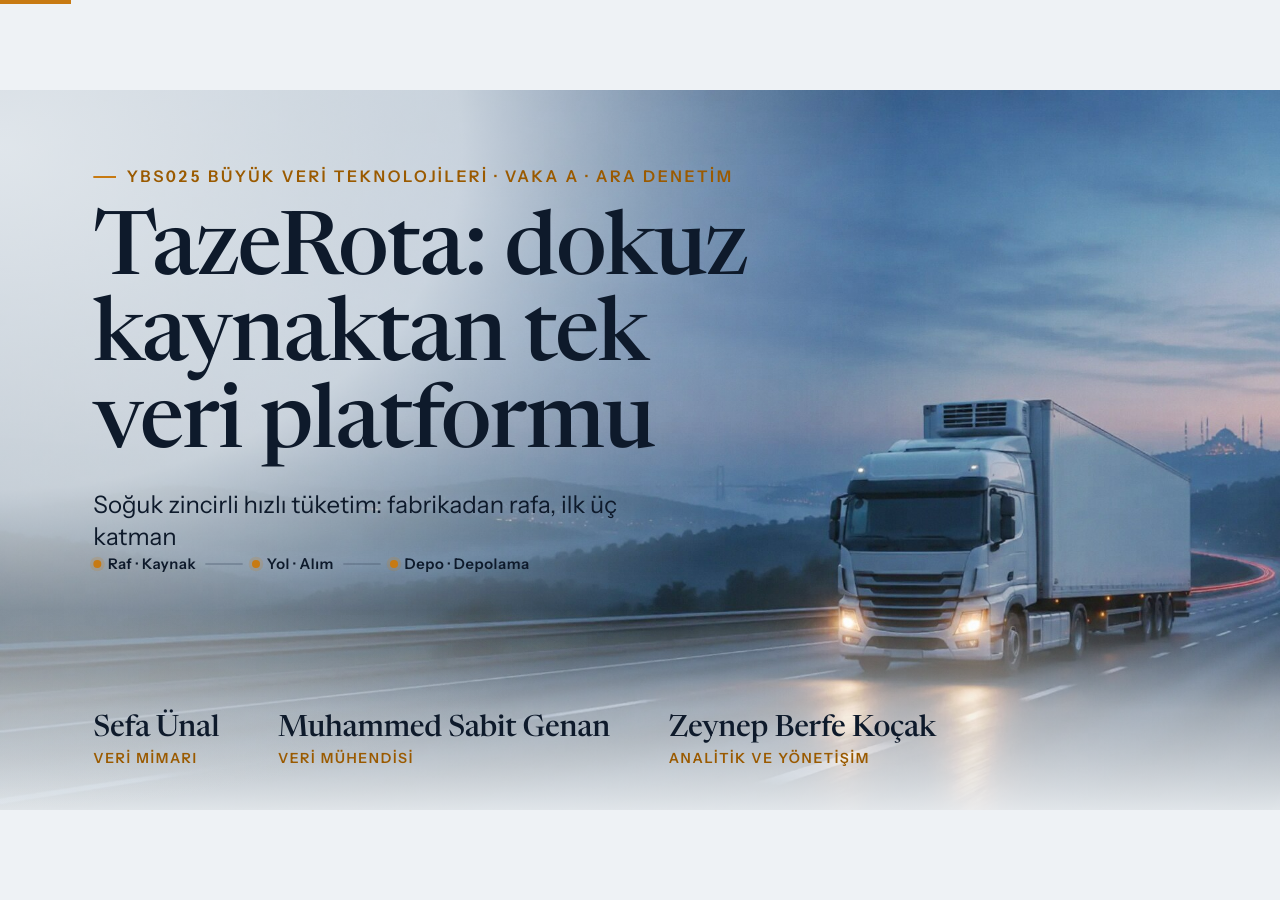
==== commit e4afd712: "feat: add the redesigned deck at the root as one cold-chain journey with graded photos as diagrams" ====
--- a/index.html
+++ b/index.html
@@ -10,220 +10,266 @@
 <link rel="stylesheet" href="deck.local.css">
 </head>
 <body>
-<main class="deck" data-texture="grid">
-
-  <section class="slide night bare foto kapak" data-title="Kapak" data-duration="25" data-transition="fade" data-export="image">
-    <img class="zemin" src="medya/kapak.webp" alt="">
-    <video class="zemin dongu" src="medya/kapak.mp4" poster="medya/kapak.webp" muted autoplay loop playsinline aria-hidden="true"></video>
-    <div class="perde"></div>
+<main class="deck" data-texture="none">
+
+  <section class="slide bare foto kapak" data-title="Kapak" data-duration="25" data-transition="fade" data-export="image">
+    <div class="sahne" data-motion="kamera" data-kamera-from="scale(1.07)" data-dur="6" style="--k-o: 74% 52%">
+      <img src="medya/derece/kapak.jpg" alt="">
+      <video class="dongu" src="medya/derece/kapak.mp4" poster="medya/derece/kapak.jpg" muted autoplay loop playsinline aria-hidden="true"></video>
+    </div>
+    <div class="sis sis-kapak"></div>
     <div class="kapak-ic">
-      <p class="t-kicker" data-motion="rise" data-raw>YBS<span class="t-num">025</span> Büyük Veri Teknolojileri · Vaka A · Ara denetim</p>
+      <p class="ust-et" data-motion="rise" data-raw>YBS025 Büyük Veri Teknolojileri · Vaka A · Ara denetim</p>
       <h1 class="t-display" data-motion="line-rise" data-delay=".15">TazeRota: dokuz kaynaktan tek veri platformu</h1>
       <p class="kapak-alt" data-motion="rise" data-delay=".7">Soğuk zincirli hızlı tüketim: fabrikadan rafa, ilk üç katman</p>
     </div>
+    <div class="kapak-rota" data-motion="fade" data-delay="1.1"><span><i></i>Raf · Kaynak</span><b></b><span><i></i>Yol · Alım</span><b></b><span><i></i>Depo · Depolama</span></div>
     <div class="ekip" data-motion="stagger" data-child="div" data-gap=".12" data-delay="1">
       <div><p class="ad">Sefa Ünal</p><p class="rol">Veri Mimarı</p></div>
       <div><p class="ad">Muhammed Sabit Genan</p><p class="rol">Veri Mühendisi</p></div>
       <div><p class="ad">Zeynep Berfe Koçak</p><p class="rol">Analitik ve Yönetişim</p></div>
     </div>
-    <aside class="notes">Merhaba. Biz Vaka A'yı, <b>TazeRota</b>'yı çalıştık: süt ürünü, atıştırmalık ve içecek üretip soğuk zincirle rafa taşıyan bir şirket; verisi dokuz ayrı yerde. Ben Sefa Ünal, veri mimarıyım; Sabit veri mühendisi, Zeynep analitik ve yönetişimden sorumlu. Bu ara denetimde <b>ilk üç katmanı</b>, yani kaynak, alım ve depolamayı anlatacağız; her birimiz yaklaşık beş dakika.</aside>
-  </section>
-
-  <section class="slide night foto acilis-s" data-title="Bölüm: Sefa" data-duration="20" data-transition="iris" data-export="image">
-    <img class="zemin" src="medya/market.webp" alt="" data-motion="still-drift" data-zoom="1.02 1.1" data-from="72% 50%" data-to="66% 46%" data-dur="26">
-    <div class="perde"></div>
-    <p class="t-kicker" data-motion="rise" data-raw>Bölüm 1 / 3 · Veri Mimarı</p>
-    <h2 class="t-display" data-motion="line-rise" data-delay=".1">Sefa Ünal</h2>
-    <div class="acilis">
-      <div data-step="1">
-        <h3>Projede ne yaptım</h3>
-        <div class="list">
-          <p>Gereksinim ve izlenebilirlik</p>
-          <p>Üç yıllık hacim hesabı</p>
-          <p>Mimari desen: lakehouse</p>
-          <p>Depolama kararları</p>
-        </div>
-      </div>
-      <div data-step="2">
-        <h3>Şimdi ne anlatacağım</h3>
-        <div class="akis">
-          <p>İş sorunları ve hedefler</p>
-          <p>Kaynaklar ve hacim</p>
-          <p>Mimari şema</p>
-        </div>
-      </div>
-    </div>
-    <aside class="notes">Ekipte veri mimarıyım. Tuş: projede <b>gereksinimleri ve izlenebilirliği</b> çıkardım, üç yıllık hacmi hesapladım, mimari deseni ve depolama kararlarını yazdım. Tuş: şimdi önce iş sorunlarını ve hedefleri, sonra kaynakları ve hacmi, en son mimari şemayı anlatacağım.</aside>
-  </section>
-
-  <section class="slide" data-title="Vaka ve görev" data-duration="40">
-    <div class="sekme">Sefa Ünal · Veri Mimarı</div>
+    <aside class="notes">KONUŞAN: Sefa. Merhaba. Biz Vaka A'yı, <b>TazeRota</b>'yı çalıştık: süt ürünü, atıştırmalık ve içecek üretip soğuk zincirle rafa taşıyan bir şirket; verisi dokuz ayrı yerde. Ben Sefa Ünal, veri mimarıyım; Sabit veri mühendisi, Zeynep analitik ve yönetişimden sorumlu. Bu ara denetimde <b>ilk üç katmanı</b>, yani kaynak, alım ve depolamayı anlatacağız: veriyi raftan, yoldan ve depodan izleyeceğiz; her birimiz yaklaşık beş dakika.</aside>
+  </section>
+
+  <section class="slide bare foto acilis" data-title="Bölüm: Sefa" data-duration="20" data-transition="fade" data-export="image">
+    <div class="sahne" data-motion="kamera" data-kamera-from="scale(1)" data-dur="5" style="--k: scale(1.08); --k-o: 1440px 594px">
+      <img src="medya/derece/market.jpg" alt="">
+      <div class="sis sis-sol"></div>
+    </div>
+    <div class="sahne ust" data-motion="kamera" data-kamera-from="scale(1)" data-dur="5" style="--k: scale(1.08); --k-o: 1440px 594px">
+      <svg class="isaret" viewBox="0 0 1920 1080" aria-hidden="true">
+        <ellipse class="halka" cx="1418" cy="712" rx="138" ry="62"/>
+        <path class="kilavuz" d="M1418,774 L1418,830"/>
+        <circle class="uc-nokta" cx="1418" cy="774" r="6"/>
+      </svg>
+      <div class="etiket et-raf-acilis" data-motion="rise" data-delay="1.2">
+        <p class="et-kod" data-raw>Raf · satış noktası</p>
+        <p class="et-n"><span data-num="v.nokta"></span> <small>nokta</small></p>
+        <p class="et-t"><span class="t-num" data-num="v.zincir"></span> zincir · A2 POS satışları, A4 raf fotoğrafı</p>
+      </div>
+    </div>
+    <div class="acilis-ic">
+      <p class="bolum-no" data-motion="rise" data-raw>01<small>/ 03</small></p>
+      <p class="t-kicker" data-motion="rise" data-delay=".1" data-raw>Bölüm 1 · Veri Mimarı · Raf</p>
+      <h2 class="t-display" data-motion="line-rise" data-delay=".15">Sefa Ünal</h2>
+      <div class="acilis-bloklar">
+        <div data-step="1">
+          <h3>Projede ne yaptım</h3>
+          <div class="list">
+            <p>Gereksinim ve izlenebilirlik</p>
+            <p>Üç yıllık hacim hesabı</p>
+            <p>Mimari desen: lakehouse</p>
+            <p>Depolama kararları</p>
+          </div>
+        </div>
+        <div data-step="2">
+          <h3>Şimdi ne anlatacağım</h3>
+          <div class="akis">
+            <p>İş sorunları ve hedefler</p>
+            <p>Kaynaklar ve hacim</p>
+            <p>Mimari şema</p>
+          </div>
+        </div>
+      </div>
+    </div>
+    <aside class="notes">KONUŞAN: Sefa. Ekipte veri mimarıyım. Hikâyemiz raftan başlıyor: yüz seksen beş bin satış noktası, on iki zincir; satış dosyaları ve raf fotoğrafları buradan geliyor. [Tık] Projede <b>gereksinimleri ve izlenebilirliği</b> çıkardım, üç yıllık hacmi hesapladım, mimari deseni ve depolama kararlarını yazdım. [Tık] Şimdi önce iş sorunlarını ve hedefleri, sonra kaynakları ve hacmi, en son mimari şemayı anlatacağım.</aside>
+  </section>
+
+  <section class="slide zeminli" data-title="Vaka ve görev" data-duration="40" data-transition="fade" data-rota="kaynak">
+    <img class="zemin-pan" src="medya/derece/zemin-market.jpg" alt="" data-motion="kamera" data-kamera-from="translateX(130px)" data-dur="1.6" style="--pan: 0px">
+    <div class="sis sis-ust"></div>
+    <div class="sekme"><b>Sefa Ünal</b><span>Veri Mimarı</span></div>
     <p class="t-kicker" data-motion="rise">Vaka A · TazeRota Hızlı Tüketim</p>
     <h2 class="t-title measure" data-motion="line-rise" data-delay=".1">Veri dokuz ayrı yerde; bizden tek bir platform istendi</h2>
     <div class="grid-3 vaka" data-motion="stagger" data-child=".vk" data-gap=".2" data-delay=".5">
-      <div class="vk"><p class="vk-ad">Şirket</p>
+      <div class="vk kart"><p class="vk-ad">Şirket</p>
         <p><span class="t-num" data-num="v.fabrika"></span> fabrika, <span class="t-num" data-num="v.hat"></span> üretim hattı</p><p><span class="t-num" data-num="v.arac"></span> soğutuculu araç</p><p><span class="t-num" data-num="v.temsilci"></span> satış temsilcisi</p>
         <p><span class="t-num" data-num="v.nokta"></span> satış noktası, <span class="t-num" data-num="v.zincir"></span> zincir</p><p><span class="t-num" data-num="v.sku"></span> ürün (SKU)</p></div>
-      <div class="vk"><p class="vk-ad">Kısıtlar</p>
+      <div class="vk kart"><p class="vk-ad">Kısıtlar</p>
         <p>Ham veri en az <span class="t-num" data-num="dep.ham"></span> yıl, mali kayıt <span class="t-num" data-num="kv.mali"></span> yıl</p><p>Konum ve bakkal bilgisi KVKK kapsamında</p>
         <p>Sezonda günlük hacim <span class="t-num" data-raw>4</span> katı</p><p>Her zincirin ürün kodu farklı</p><p>Eski Hadoop kümesi ve veri ambarı</p></div>
-      <div class="vk vk-ist"><p class="vk-ad">Bu denetimde</p>
+      <div class="vk kart vk-ist"><p class="vk-ad">Bu denetimde</p>
         <p>Yönergenin istediği: <b>tek sayfalık mimari taslak</b> ve <b>hacim hesabı</b>.</p>
         <p>Biz ilk üç katmanı ayrıntılı getirdik: <b>kaynak, alım, depolama</b>.</p></div>
     </div>
     <p class="src" data-raw>Kaynak: Vize ödevi yönergesi, Vaka A ve 5.3 Ara denetim.</p>
-    <aside class="notes">Vakamız TazeRota: süt ürünü, atıştırmalık ve içecek üreten, Türkiye geneline dağıtan bir hızlı tüketim şirketi. Verisi dokuz ayrı kaynakta: fabrikadaki sensörler, soğutuculu araçlar, temsilcilerin el terminalleri, zincir marketlerin satış dosyaları... Kısıtlar ağır: ham veri üç yıl saklanacak, kişisel veri var, sezonda hacim dört katına çıkıyor. Ara denetimde yönerge <b>mimari taslak ve hacim hesabı</b> istiyor; biz ilk üç katmanı, yani kaynak, alım ve depolamayı ayrıntılı getirdik.</aside>
-  </section>
-
-  <section class="slide" data-title="İş soruları" data-duration="40">
+    <aside class="notes">KONUŞAN: Sefa. Vakamız TazeRota: süt ürünü, atıştırmalık ve içecek üreten, Türkiye geneline soğuk zincirle dağıtan bir hızlı tüketim şirketi. Ölçeği soldaki kartta: altı fabrika, bin yüz soğutuculu araç, iki bin dört yüz temsilci, yüz seksen beş bin satış noktası. Verisi <b>dokuz ayrı kaynakta</b>: fabrika sensörleri, araçlar, temsilcilerin el terminalleri, zincir marketlerin satış dosyaları... Ortadaki kartta kısıtlar: ham veri üç yıl saklanacak, kişisel veri var, sezonda hacim dört katına çıkıyor, her zincirin ürün kodu farklı. Yönerge bu denetimde <b>mimari taslak ve hacim hesabı</b> istiyor; biz ilk üç katmanı, kaynak, alım ve depolamayı ayrıntılı getirdik.</aside>
+  </section>
+
+  <section class="slide zeminli" data-title="İş soruları" data-duration="40" data-transition="fade" data-rota="kaynak">
+    <img class="zemin-pan" src="medya/derece/zemin-market.jpg" alt="" data-motion="kamera" data-kamera-from="translateX(0px)" data-dur="1.6" style="--pan: -130px">
+    <div class="sis sis-ust"></div>
     <p class="istenen" data-raw><b>İstenen</b> G1: her iş sorununu veri gereksinimine çevir: kaynak, gecikme, doğruluk, kullanıcı</p>
-    <div class="sekme">Sefa Ünal · Veri Mimarı</div>
+    <div class="sekme"><b>Sefa Ünal</b><span>Veri Mimarı</span></div>
     <p class="t-kicker" data-motion="rise">Sorun ve hedefler</p>
     <h2 class="t-title measure" data-motion="line-rise" data-delay=".1">Beş iş sorusu, beş ayrı hız: saniyeden haftaya</h2>
-    <div class="eksen" data-motion="stagger" data-child=".dur" data-gap=".18" data-delay=".6">
+    <div class="eksen-kart kart"><div class="eksen" data-motion="stagger" data-child=".dur" data-gap=".18" data-delay=".6">
       <div class="cizgi"></div>
-      <div class="dur"><p class="dur-h">≤ <span class="t-num" data-num="h.i3"></span> sn</p><p class="dur-ad">Soğuk zincir alarmı</p><p class="dur-k">Filo ve kalite</p></div>
-      <div class="dur"><p class="dur-h">≤ <span class="t-num" data-num="h.i2"></span> dk</p><p class="dur-ad">Raf boşluğu</p><p class="dur-k">Saha temsilcisi</p></div>
-      <div class="dur"><p class="dur-h">≤ <span class="t-num" data-num="h.i5"></span> saat</p><p class="dur-ad">Ürün geri çağırma</p><p class="dur-k">Kalite ve kriz ekibi</p></div>
+      <div class="dur"><p class="dur-h">≤ <span class="t-num" data-num="h.i3"></span> <small>sn</small></p><p class="dur-ad">Soğuk zincir alarmı</p><p class="dur-k">Filo ve kalite</p></div>
+      <div class="dur"><p class="dur-h">≤ <span class="t-num" data-num="h.i2"></span> <small>dk</small></p><p class="dur-ad">Raf boşluğu</p><p class="dur-k">Saha temsilcisi</p></div>
+      <div class="dur"><p class="dur-h">≤ <span class="t-num" data-num="h.i5"></span> <small>saat</small></p><p class="dur-ad">Ürün geri çağırma</p><p class="dur-k">Kalite ve kriz ekibi</p></div>
       <div class="dur"><p class="dur-h" data-raw>04:00</p><p class="dur-ad">Talep tahmini</p><p class="dur-k">Planlama, her gece</p></div>
       <div class="dur"><p class="dur-h">Haftalık</p><p class="dur-ad">Promosyon etkisi</p><p class="dur-k">Pazarlama, sorgu ≤ <span class="t-num" data-num="h.i4"></span> sn</p></div>
-    </div>
-    <p class="t-body alt-not" data-step="1">Tek bir işleme hızı hepsine yetmez: <b>akış</b> da <b>toplu iş</b> de gerekiyor.</p>
+    </div></div>
+    <p class="vurgu-not" data-step="1">Tek bir işleme hızı hepsine yetmez: <b>akış</b> da <b>toplu iş</b> de gerekiyor.</p>
     <p class="src">Kaynak: vaka metni; kabul ölçütleri Veri Mimarı raporu, G1.</p>
-    <aside class="notes">Yönerge burada şunu istiyor: G1: her iş sorununu veri gereksinimine çevir: kaynak, gecikme, doğruluk, kullanıcı. TazeRota'nın beş iş sorusu var ve her birinin beklediği hız çok farklı. Soğuk zincir alarmı otuz saniye içinde gelmeli; raf boşluğu on beş dakikada; geri çağırmada iki saat içinde hangi lotun nereye gittiğini bilmeliyiz. Talep tahmini her gece sabah dörde kadar hazır olmalı, promosyon etkisi haftalık. Bu yüzden <b>tek bir işleme hızı yetmiyor</b>: hem akış hem toplu iş gerekiyor.</aside>
-  </section>
-
-  <section class="slide" data-title="Kaynaklar" data-duration="55">
+    <aside class="notes">KONUŞAN: Sefa. Yönerge her iş sorununu veri gereksinimine çevirmemizi istiyor. TazeRota'nın beş iş sorusu var ve her birinin beklediği hız çok farklı; eksen soldan sağa yavaşlıyor. Soğuk zincir alarmı otuz saniye içinde gelmeli; raf boşluğu on beş dakikada; geri çağırmada iki saat içinde hangi lotun nereye gittiğini bilmeliyiz. Talep tahmini her gece sabah dörde kadar hazır, promosyon etkisi haftalık. [Tık] Bu yüzden <b>tek bir işleme hızı yetmiyor</b>, hem akış hem toplu iş gerekiyor.</aside>
+  </section>
+
+  <section class="slide zeminli" data-title="Kaynaklar" data-duration="55" data-transition="fade" data-rota="kaynak">
+    <img class="zemin-pan" src="medya/derece/zemin-market.jpg" alt="" data-motion="kamera" data-kamera-from="translateX(-130px)" data-dur="1.6" style="--pan: -260px">
+    <div class="sis sis-ust"></div>
     <p class="istenen" data-raw><b>İstenen</b> G1–G2: izlenebilirlik matrisi, işe yaramayan kaynağa karar, yapı ve 5V</p>
-    <div class="sekme">Sefa Ünal · Veri Mimarı</div>
+    <div class="sekme"><b>Sefa Ünal</b><span>Veri Mimarı</span></div>
     <p class="t-kicker" data-motion="rise">Katman 1 · Kaynaklar</p>
     <h2 class="t-title" data-motion="line-rise" data-delay=".1">Dokuz kaynaktan yedisi toplanıyor</h2>
-    <div class="mx" data-motion="rise" data-delay=".5">
+    <div class="mx kart" data-motion="rise" data-delay=".5">
       <div class="mx-s mx-bas"><div class="mx-ad"></div><div class="mx-b"><p>ERP</p><b class="kod" data-raw>A1</b></div><div class="mx-b"><p>POS</p><b class="kod" data-raw>A2</b></div><div class="mx-b"><p>Terminal</p><b class="kod" data-raw>A3</b></div><div class="mx-b"><p>Fotoğraf</p><b class="kod" data-raw>A4</b></div><div class="mx-b"><p>Araç</p><b class="kod" data-raw>A5</b></div><div class="mx-b"><p>Sensör</p><b class="kod" data-raw>A6</b></div><div class="mx-b"><p>Dış veri</p><b class="kod" data-raw>A9</b></div><div class="mx-b disi"><p>Sosyal medya</p><b class="kod" data-raw>A7</b></div><div class="mx-b disi"><p>Çağrı merkezi</p><b class="kod" data-raw>A8</b></div></div>
       <div class="mx-s mx-ek"><div class="mx-ad">Yapı</div><div class="mx-t">Yapılandırılmış</div><div class="mx-t">Yarı</div><div class="mx-t">Yarı</div><div class="mx-t">Yapısız</div><div class="mx-t">Yarı</div><div class="mx-t">Yarı</div><div class="mx-t">Yarı</div><div class="mx-t disi">Yapısız</div><div class="mx-t disi">Yapısız</div></div>
       <div class="mx-s" data-step="1"><div class="mx-ad">Talep tahmini</div><div class="mx-h"><i></i></div><div class="mx-h"><i></i></div><div class="mx-h"><i></i></div><div class="mx-h"></div><div class="mx-h"></div><div class="mx-h"></div><div class="mx-h"><i></i></div><div class="mx-h disi"></div><div class="mx-h disi"></div></div><div class="mx-s" data-step="1"><div class="mx-ad">Raf boşluğu</div><div class="mx-h"></div><div class="mx-h"><i></i></div><div class="mx-h"><i></i></div><div class="mx-h"><i></i></div><div class="mx-h"></div><div class="mx-h"></div><div class="mx-h"></div><div class="mx-h disi"></div><div class="mx-h disi"></div></div><div class="mx-s" data-step="1"><div class="mx-ad">Soğuk zincir alarmı</div><div class="mx-h"></div><div class="mx-h"></div><div class="mx-h"></div><div class="mx-h"></div><div class="mx-h"><i></i></div><div class="mx-h"></div><div class="mx-h"></div><div class="mx-h disi"></div><div class="mx-h disi"></div></div><div class="mx-s" data-step="1"><div class="mx-ad">Promosyon etkisi</div><div class="mx-h"></div><div class="mx-h"><i></i></div><div class="mx-h"><i></i></div><div class="mx-h"></div><div class="mx-h"></div><div class="mx-h"></div><div class="mx-h"><i></i></div><div class="mx-h disi"></div><div class="mx-h disi"></div></div><div class="mx-s" data-step="1"><div class="mx-ad">Ürün geri çağırma</div><div class="mx-h"><i></i></div><div class="mx-h"><i></i></div><div class="mx-h"></div><div class="mx-h"></div><div class="mx-h"></div><div class="mx-h"><i></i></div><div class="mx-h"></div><div class="mx-h disi"></div><div class="mx-h disi"></div></div>
     </div>
-    <div class="bes-v" data-step="2" data-motion="stagger" data-child=".bv" data-gap=".12">
-      <div class="bv"><b>Hacim</b><span>fotoğraf ve sensör: <span class="t-num" data-num="hacim.ham"></span> TB / 3 yıl</span></div>
+    <div class="bes-v kart" data-step="2" data-motion="stagger" data-child=".bv" data-gap=".12">
+      <div class="bv"><b>Hacim</b><span>üç yılda <span class="t-num" data-num="hacim.ham"></span> TB; çoğu fotoğraf ve sensör</span></div>
       <div class="bv"><b>Hız</b><span>sensörde saniyede <span class="t-num" data-num="a6.olcum"></span> ölçüm</span></div>
       <div class="bv"><b>Çeşitlilik</b><span data-raw>tablo, CSV/EDI, JSON, JPEG, OPC-UA, Excel</span></div>
       <div class="bv"><b>Doğruluk</b><span>sensör hatası, düzeltilen dosya, mükerrer kayıt</span></div>
       <div class="bv"><b>Değer</b><span>beş iş sorusu: tahminden geri çağırmaya</span></div>
     </div>
     <p class="src">Kaynak: vaka metni; eşleşme Veri Mimarı raporu, G1. Yapı: yapılandırılmış, yarı yapılandırılmış, yapısız.</p>
-    <aside class="notes">Yönerge her iş sorusunun hangi kaynağa ihtiyaç duyduğunu ve işe yaramayan kaynağa ne yapacağımızı soruyor. Matris bunu gösteriyor: <b>sosyal medya ve çağrı merkezi hiçbir soruya hizmet etmiyor</b>, bu yüzden toplamıyoruz; ne depolama maliyeti ne KVKK yükü. Alttaki beş V her boyutun TazeRota'daki karşılığı: hacmi fotoğraf ve sensör getiriyor, hızı sensör ve araç, çeşitliliği altı farklı biçim; doğruluk sorunu sensör hatası ve düzeltilen dosyalar; değer de beş iş sorusunun kendisi.</aside>
-  </section>
-
-  <section class="slide" id="hacim" data-title="Hacim" data-duration="75" data-transition="iris" data-export="image">
+    <aside class="notes">KONUŞAN: Sefa. Yönerge her iş sorusunun hangi kaynağa ihtiyaç duyduğunu ve işe yaramayan kaynağa ne yapacağımızı soruyor. Üstte dokuz kaynak ve yapıları. [Tık] Matris eşleşmeyi gösteriyor: her nokta, o soru o kaynağa ihtiyaç duyuyor demek. <b>Sosyal medya ve çağrı merkezi hiçbir soruya hizmet etmiyor</b>, bu yüzden toplamıyoruz; ne depolama maliyeti ne KVKK yükü. [Tık] Alttaki beş V, her boyutun TazeRota'daki karşılığı: hacmi fotoğraf ve sensör getiriyor, hızı sensör ve araç, çeşitliliği altı farklı biçim; doğruluk sorunu sensör hatası ve düzeltilen dosyalar; değer de beş iş sorusunun kendisi.</aside>
+  </section>
+
+  <section class="slide bare foto" id="hacim" data-title="Hacim" data-duration="70" data-transition="fade" data-export="image" data-rota="kaynak">
+    <div class="sahne" data-motion="kamera" data-kamera-from="scale(1)" data-dur="3" style="--k: scale(1.12); --k-o: 1536px 486px">
+      <img src="medya/derece/market.jpg" alt="">
+      <div class="sis sis-sol"></div>
+    </div>
+    <div class="sis sis-ust"></div>
+    <div class="sahne ust" data-motion="kamera" data-kamera-from="scale(1)" data-dur="3" style="--k: scale(1.12); --k-o: 1536px 486px">
+      <svg class="isaret" viewBox="0 0 1920 1080" aria-hidden="true">
+        <ellipse class="halka" cx="1565" cy="430" rx="150" ry="62"/>
+        <path class="kilavuz" d="M1565,492 L1565,560"/>
+        <circle class="uc-nokta" cx="1565" cy="492" r="6"/>
+      </svg>
+      <div class="etiket et-raf" data-motion="rise" data-delay="1">
+        <p class="et-kod" data-raw>A4 · Raf fotoğrafı</p>
+        <p class="et-n"><span data-num="ham.A4"></span> <small>TB</small></p>
+        <p class="et-t">üç yıllık ham verinin <span class="t-num" data-num="hacim.a4_pay"></span>'ı; fotoğraf zaten sıkıştırılmış, küçülmüyor</p>
+      </div>
+    </div>
     <p class="istenen" data-raw><b>İstenen</b> G2: her kaynak için saklama sonu hacmi; 4 kat tepe, çoğaltma ve sıkıştırmayla gerçek disk</p>
-    <div class="sekme">Sefa Ünal · Veri Mimarı</div>
+    <div class="sekme"><b>Sefa Ünal</b><span>Veri Mimarı</span></div>
     <p class="t-kicker" data-motion="rise">Katman 1 · Kaynaklar ve hacim</p>
-    <h2 class="t-title" data-motion="line-rise" data-delay=".1">Üç yılda <span data-num="hacim.ham"></span> TB ham veri; yükün <span data-num="hacim.a4_pay"></span>'ı raf fotoğrafı</h2>
-    <div class="hacim-grid">
+    <h2 class="t-title hacim-baslik" data-motion="line-rise" data-delay=".1">Üç yılda <span data-num="hacim.ham"></span> TB ham veri; yükün <span data-num="hacim.a4_pay"></span>'ı raf fotoğrafı</h2>
+    <div class="hacim-sol cam">
+      <p class="t-label">Kaynak başına üç yıllık ham hacim, TB</p>
       <div data-chart="bar" data-keys="ham.A4,ham.A6,ham.A2,ham.A5,ham.A3,ham.A1" data-highlight="ham.A4" data-delay=".5"></div>
-      <div class="hacim-side">
-        <p class="t-label">Disk ihtiyacı, 3 yıl</p>
-        <div class="kap-row" data-step="1">
-          <div><p class="t-small">3 kopya</p><p class="kap-v"><span class="t-num kap-n" data-num="hacim.kopya3"></span> <span class="t-small">TB</span></p></div>
-          <div><p class="t-small" data-raw>8+2 EC</p><p class="kap-v"><span class="t-num kap-n pen" data-num="hacim.ec"></span> <span class="t-small">TB</span></p></div>
-        </div>
-        <p class="t-body" data-step="2">Aynı veri <span data-motion="pen-mark" data-mark="underline"><span class="t-num" data-num="hacim.ec_fark"></span> TB daha az</span> diskle</p>
-        <div class="ne-olursa" data-step="3">
-          <p class="t-label">Ne olursa?</p>
-          <label><span>Yıllık büyüme</span><input type="range" id="h-buyume" min="0" max="40" step="5" value="20"><b class="t-num" id="h-buyume-d" data-raw>%20</b></label>
-          <label><span>Sezonda hacim</span><input type="range" id="h-sezon" min="1" max="6" step="1" value="4"><b class="t-num" id="h-sezon-d" data-raw>4 kat</b></label>
-        </div>
+    </div>
+    <div class="hacim-side cam" data-step="1">
+      <p class="t-label">Disk ihtiyacı, üç yıl</p>
+      <div class="kap-row">
+        <div><p class="kap-ad" data-raw>3 kopya</p><p class="kap-v"><span class="kap-n" data-num="hacim.kopya3"></span> <small>TB</small></p></div>
+        <div><p class="kap-ad" data-raw>8+2 EC</p><p class="kap-v"><span class="kap-n pen" data-num="hacim.ec"></span> <small>TB</small></p></div>
+      </div>
+      <p class="kap-fark" data-step="2">Aynı veri <span data-motion="pen-mark" data-mark="underline"><span class="t-num" data-num="hacim.ec_fark"></span> TB daha az</span> diskle</p>
+      <div class="ne-olursa" data-step="3">
+        <p class="t-label">Ne olursa?</p>
+        <label><span>Yıllık büyüme</span><input type="range" id="h-buyume" min="0" max="40" step="5" value="20"><b id="h-buyume-d" data-raw>%20</b></label>
+        <label><span>Sezonda hacim</span><input type="range" id="h-sezon" min="1" max="6" step="1" value="4"><b id="h-sezon-d" data-raw>4 kat</b></label>
       </div>
     </div>
     <p class="src">Kaynak: Veri Mimarı raporu (G2). Mevsim çarpanı <span data-num="hacim.mevsim"></span>, 3 yıllık büyüme <span data-num="hacim.buyume"></span>, TB.</p>
-    <aside class="notes">Yönerge her kaynağın üç yıllık hacmini, dört kat sezon tepesini, çoğaltma ve sıkıştırmayı istiyor. Üç yılda <b>578 TB ham veri</b>; bunun yüzde altmışı raf fotoğrafı, çünkü fotoğraf zaten sıkıştırılmış, küçülmüyor. Üç kopya tutarsak 1.371 TB disk gerekir; 8+2 silme kodlamasıyla 571 TB, yani aynı veri 800 TB daha az diskle. Son tuşta kaydırıcılar var: büyüme ya da sezon katı değişirse bütün sayılar aynı formülle yeniden hesaplanıyor. Hoca "büyüme yüzde otuz olsa?" diye sorarsa burada gösterebiliriz.</aside>
-  </section>
-
-  <section class="slide" id="sema" data-title="Mimari şema" data-duration="90" data-transition="iris" data-export="image">
+    <aside class="notes">KONUŞAN: Sefa. Yönerge her kaynağın üç yıllık hacmini, dört kat sezon tepesini, çoğaltma ve sıkıştırmayı istiyor. Üç yılda <b>578 TB ham veri</b>; bunun yüzde altmışı şu raflardan: raf fotoğrafı, çünkü fotoğraf zaten sıkıştırılmış, küçülmüyor. [Tık] Üç kopya tutarsak 1.371 TB disk gerekir; 8+2 silme kodlamasıyla 571 TB. [Tık] Yani aynı veri 800 TB daha az diskle. [Tık] Son adımda kaydırıcılar var; büyüme ya da sezon katı değişirse bütün sayılar aynı formülle yeniden hesaplanıyor. Hoca "büyüme yüzde otuz olsa?" diye sorarsa burada gösterebiliriz.</aside>
+  </section>
+
+  <section class="slide zeminli" id="sema" data-title="Mimari şema" data-duration="80" data-export="image" data-transition="fade" data-rota="kaynak">
+    <img class="zemin-pan" src="medya/derece/zemin-market.jpg" alt="" data-motion="kamera" data-kamera-from="translateX(-260px)" data-dur="1.6" style="--pan: -390px">
+    <div class="sis sis-ust"></div>
     <p class="istenen" data-raw><b>İstenen</b> G3: Lambda, Kappa, lakehouse arasından seç, seçmediklerini gerekçelendir; tek sayfalık şema</p>
-    <div class="sekme">Sefa Ünal · Veri Mimarı</div>
+    <div class="sekme"><b>Sefa Ünal</b><span>Veri Mimarı</span></div>
     <p class="t-kicker" data-motion="rise">Mimari · ortak lakehouse, akış ve toplu iş</p>
     <h2 class="t-title" data-motion="line-rise" data-delay=".1">Tek omurga, üç sorgu yolu</h2>
-    <div class="sema-kutu">
+    <div class="sema-kutu kart">
 <!--SEMA-->
-<svg class="sema" viewBox="0 0 1570 560" role="img" aria-label="Mimari şema: kaynaklar, alım, Kafka, işleme, depolama, sunum">
+<svg class="sema" viewBox="0 0 1640 560" role="img" aria-label="Mimari şema: kaynaklar, alım, Kafka, işleme, depolama, sunum">
 <defs><marker id="uc" viewBox="0 0 10 10" refX="8" refY="5" markerWidth="7" markerHeight="7" orient="auto"><path d="M0,0 L10,5 L0,10z" class="uc"/></marker><marker id="uc-k" viewBox="0 0 10 10" refX="7" refY="5" markerUnits="userSpaceOnUse" markerWidth="22" markerHeight="22" orient="auto"><path d="M0,0 L10,5 L0,10z" class="uc-k"/></marker></defs>
 <text x="0" y="552" class="sutun">Kaynak</text>
-<text x="310" y="552" class="sutun">Alım</text>
-<text x="570" y="552" class="sutun">Omurga</text>
-<text x="800" y="552" class="sutun">İşleme</text>
-<text x="1030" y="552" class="sutun">Depolama</text>
-<text x="1390" y="552" class="sutun">Sunum</text>
+<text x="360" y="552" class="sutun">Alım</text>
+<text x="620" y="552" class="sutun">Omurga</text>
+<text x="832" y="552" class="sutun">İşleme</text>
+<text x="1034" y="552" class="sutun">Depolama</text>
+<text x="1424" y="552" class="sutun">Sunum</text>
 <g class="oklar" data-motion="draw" data-gap=".03" data-delay=".3">
-<path d="M200,48 C255,48 255,48 304,48" class="ok" data-a="a5" data-b="mqtt" marker-end="url(#uc)"/>
-<path d="M200,120 C255,120 255,120 304,120" class="ok" data-a="a6" data-b="uc" marker-end="url(#uc)"/>
-<path d="M200,192 C255,192 255,192 304,192" class="ok" data-a="a3" data-b="api" marker-end="url(#uc)"/>
-<path d="M200,264 C255,264 255,264 304,264" class="ok" data-a="a1" data-b="dbz" marker-end="url(#uc)"/>
-<path d="M200,336 C255,336 255,372 304,372" class="ok" data-a="a2" data-b="nifi" marker-end="url(#uc)"/>
-<path d="M200,408 C255,408 255,372 304,372" class="ok" data-a="a9" data-b="nifi" marker-end="url(#uc)"/>
-<path d="M200,480 C255,480 255,480 304,480" class="ok" data-a="a4" data-b="yuk" marker-end="url(#uc)"/>
-<path d="M500,48 C535,48 535,156 564,156" class="ok" data-a="mqtt" data-b="kafka" marker-end="url(#uc)"/>
-<path d="M500,120 C535,120 535,156 564,156" class="ok" data-a="uc" data-b="kafka" marker-end="url(#uc)"/>
-<path d="M500,192 C535,192 535,156 564,156" class="ok" data-a="api" data-b="kafka" marker-end="url(#uc)"/>
-<path d="M500,264 C535,264 535,156 564,156" class="ok" data-a="dbz" data-b="kafka" marker-end="url(#uc)"/>
-<path d="M730,68 C765,68 765,48 794,48" class="ok" data-a="kafka" data-b="flink" marker-end="url(#uc)"/>
-<path d="M960,48 C995,48 995,48 1024,48" class="ok" data-a="flink" data-b="redis" marker-end="url(#uc)"/>
-<path d="M1320,48 C1355,48 1355,48 1384,48" class="ok" data-a="redis" data-b="alarm" marker-end="url(#uc)"/>
-<path d="M730,256 C888,256 888,373 1040,373" class="ok" data-a="kafka" data-b="bronze" marker-end="url(#uc)"/>
-<path d="M500,372 C773,372 773,373 1040,373" class="ok" data-a="nifi" data-b="bronze" marker-end="url(#uc)"/>
-<path d="M500,480 C773,480 773,373 1040,373" class="ok" data-a="yuk" data-b="bronze" marker-end="url(#uc)"/>
-<path d="M730,288 C880,288 880,480 1024,480" class="ok" data-a="kafka" data-b="neo" marker-end="url(#uc)"/>
-<path d="M1320,480 C1355,480 1355,480 1384,480" class="ok" data-a="neo" data-b="geri" marker-end="url(#uc)"/>
-<path d="M960,138 C1003,138 1003,283 1040,283" class="ok" data-a="spark" data-b="silver" marker-end="url(#uc)"/>
-<path d="M1304,193 C1347,193 1347,193 1384,193" class="ok" data-a="gold" data-b="trino" marker-end="url(#uc)"/>
+<path d="M224,48 C292,48 292,48 354,48" class="ok" data-a="a5" data-b="mqtt" marker-end="url(#uc)"/>
+<path d="M224,120 C292,120 292,120 354,120" class="ok" data-a="a6" data-b="uc" marker-end="url(#uc)"/>
+<path d="M224,192 C292,192 292,192 354,192" class="ok" data-a="a3" data-b="api" marker-end="url(#uc)"/>
+<path d="M224,264 C292,264 292,264 354,264" class="ok" data-a="a1" data-b="dbz" marker-end="url(#uc)"/>
+<path d="M224,336 C292,336 292,372 354,372" class="ok" data-a="a2" data-b="nifi" marker-end="url(#uc)"/>
+<path d="M224,408 C292,408 292,372 354,372" class="ok" data-a="a9" data-b="nifi" marker-end="url(#uc)"/>
+<path d="M224,480 C292,480 292,480 354,480" class="ok" data-a="a4" data-b="yuk" marker-end="url(#uc)"/>
+<path d="M566,48 C596,48 590,156 614,156" class="ok" data-a="mqtt" data-b="kafka" marker-end="url(#uc)"/>
+<path d="M566,120 C596,120 590,156 614,156" class="ok" data-a="uc" data-b="kafka" marker-end="url(#uc)"/>
+<path d="M566,192 C596,192 590,156 614,156" class="ok" data-a="api" data-b="kafka" marker-end="url(#uc)"/>
+<path d="M566,264 C596,264 590,156 614,156" class="ok" data-a="dbz" data-b="kafka" marker-end="url(#uc)"/>
+<path d="M776,68 C806,68 802,48 826,48" class="ok" data-a="kafka" data-b="flink" marker-end="url(#uc)"/>
+<path d="M978,48 C1008,48 1004,48 1028,48" class="ok" data-a="flink" data-b="redis" marker-end="url(#uc)"/>
+<path d="M1368,48 C1398,48 1394,48 1418,48" class="ok" data-a="redis" data-b="alarm" marker-end="url(#uc)"/>
+<path d="M776,256 C913,256 913,373 1044,373" class="ok" data-a="kafka" data-b="bronze" marker-end="url(#uc)"/>
+<path d="M566,372 C808,372 808,373 1044,373" class="ok" data-a="nifi" data-b="bronze" marker-end="url(#uc)"/>
+<path d="M566,480 C808,480 808,373 1044,373" class="ok" data-a="yuk" data-b="bronze" marker-end="url(#uc)"/>
+<path d="M776,288 C905,288 905,480 1028,480" class="ok" data-a="kafka" data-b="neo" marker-end="url(#uc)"/>
+<path d="M1368,480 C1398,480 1394,480 1418,480" class="ok" data-a="neo" data-b="geri" marker-end="url(#uc)"/>
+<path d="M978,138 C1014,138 1014,283 1044,283" class="ok" data-a="spark" data-b="silver" marker-end="url(#uc)"/>
+<path d="M1352,193 C1388,193 1388,193 1418,193" class="ok" data-a="gold" data-b="trino" marker-end="url(#uc)"/>
 </g>
 <g class="parcacik"></g>
-<g class="kt "><rect x="0" y="20" width="200" height="56" rx="8"/><text x="16" y="56" class="kt-ad">Araç telemetrisi</text></g>
-<g class="kt "><rect x="0" y="92" width="200" height="56" rx="8"/><text x="16" y="128" class="kt-ad">Hat sensörleri</text></g>
-<g class="kt "><rect x="0" y="164" width="200" height="56" rx="8"/><text x="16" y="200" class="kt-ad">El terminali</text></g>
-<g class="kt "><rect x="0" y="236" width="200" height="56" rx="8"/><text x="16" y="272" class="kt-ad">ERP kayıtları</text></g>
-<g class="kt "><rect x="0" y="308" width="200" height="56" rx="8"/><text x="16" y="344" class="kt-ad">POS dosyaları</text></g>
-<g class="kt "><rect x="0" y="380" width="200" height="56" rx="8"/><text x="16" y="416" class="kt-ad">Dış veriler</text></g>
-<g class="kt "><rect x="0" y="452" width="200" height="56" rx="8"/><text x="16" y="488" class="kt-ad">Raf fotoğrafı</text></g>
-<g class="kt alim"><rect x="310" y="20" width="190" height="56" rx="8"/><text x="326" y="56" class="kt-ad">MQTT aracısı</text></g>
-<g class="kt alim"><rect x="310" y="92" width="190" height="56" rx="8"/><text x="326" y="128" class="kt-ad">Uç ağ geçidi</text></g>
-<g class="kt alim"><rect x="310" y="164" width="190" height="56" rx="8"/><text x="326" y="200" class="kt-ad">HTTPS API</text></g>
-<g class="kt alim"><rect x="310" y="236" width="190" height="56" rx="8"/><text x="326" y="272" class="kt-ad">Debezium</text></g>
-<g class="kt alim"><rect x="310" y="308" width="190" height="128" rx="8"/><text x="326" y="380" class="kt-ad">NiFi</text></g>
-<g class="kt alim"><rect x="310" y="452" width="190" height="56" rx="8"/><text x="326" y="488" class="kt-ad">İmzalı yükleme</text></g>
-<g class="kt omurga"><rect x="570" y="20" width="160" height="272" rx="8"/><text x="650.0" y="72" class="kt-ad b" text-anchor="middle">Kafka</text><text x="650.0" y="110" class="kt-alt" text-anchor="middle">Schema</text><text x="650.0" y="136" class="kt-alt" text-anchor="middle">Registry</text><text x="650.0" y="188" class="kt-alt" text-anchor="middle">Avro</text><text x="650.0" y="214" class="kt-alt" text-anchor="middle">mTLS + ACL</text></g>
-<g class="kt soluk"><rect x="800" y="20" width="160" height="56" rx="8"/><text x="816" y="56" class="kt-ad">Flink</text></g>
-<g class="kt soluk"><rect x="800" y="110" width="160" height="56" rx="8"/><text x="816" y="146" class="kt-ad">Spark</text></g>
-<g class="kt hizli"><rect x="1030" y="20" width="290" height="56" rx="8"/><text x="1046" y="56" class="kt-ad">Redis · araç son durumu</text></g>
-<g class="kt goller"><rect x="1030" y="110" width="290" height="312" rx="8"/><text x="1046" y="142" class="kt-ad b">MinIO + Iceberg</text></g>
-<g class="kt katman"><rect x="1046" y="160" width="258" height="66" rx="8"/><text x="1062" y="201" class="kt-ad">Gold · iş tabloları</text></g>
-<g class="kt katman"><rect x="1046" y="250" width="258" height="66" rx="8"/><text x="1062" y="291" class="kt-ad">Silver · temiz</text></g>
-<g class="kt katman"><rect x="1046" y="340" width="258" height="66" rx="8"/><text x="1062" y="381" class="kt-ad">Bronze · ham, değişmez</text></g>
-<g class="kt hizli"><rect x="1030" y="452" width="290" height="56" rx="8"/><text x="1046" y="488" class="kt-ad">Neo4j · lot zinciri</text></g>
-<g class="kt soluk"><rect x="1390" y="20" width="180" height="56" rx="8"/><text x="1406" y="56" class="kt-ad">Alarm paneli</text></g>
-<g class="kt soluk"><rect x="1390" y="160" width="180" height="66" rx="8"/><text x="1406" y="189" class="kt-ad">Trino</text><text x="1406" y="215" class="kt-ad">ClickHouse</text></g>
-<g class="kt soluk"><rect x="1390" y="256" width="180" height="56" rx="8"/><text x="1406" y="292" class="kt-ad">Superset</text></g>
-<g class="kt soluk"><rect x="1390" y="452" width="180" height="56" rx="8"/><text x="1406" y="488" class="kt-ad">Geri çağırma</text></g>
-<g class="etiketler" data-motion="fade" data-delay="1.2"><text x="255" y="40" class="ok-et" text-anchor="middle">JSON 10 sn</text><text x="255" y="112" class="ok-et" text-anchor="middle">OPC-UA 1 sn</text><text x="255" y="184" class="ok-et" text-anchor="middle">JSON olay</text><text x="255" y="256" class="ok-et" text-anchor="middle">CDC</text><text x="255" y="346" class="ok-et" text-anchor="middle">CSV gün</text><text x="255" y="382" class="ok-et" text-anchor="middle">API gün</text><text x="255" y="472" class="ok-et" text-anchor="middle">JPEG</text><text x="765" y="50" class="ok-et" text-anchor="middle">akış</text><text x="888" y="306" class="ok-et" text-anchor="middle">dakikalık</text><text x="1003" y="202" class="ok-et" text-anchor="middle">gece</text></g>
+<g class="kt "><rect x="0" y="20" width="224" height="56" rx="10"/><text x="16" y="57" class="kt-ad">Araç telemetrisi</text></g>
+<g class="kt "><rect x="0" y="92" width="224" height="56" rx="10"/><text x="16" y="129" class="kt-ad">Hat sensörleri</text></g>
+<g class="kt "><rect x="0" y="164" width="224" height="56" rx="10"/><text x="16" y="201" class="kt-ad">El terminali</text></g>
+<g class="kt "><rect x="0" y="236" width="224" height="56" rx="10"/><text x="16" y="273" class="kt-ad">ERP kayıtları</text></g>
+<g class="kt "><rect x="0" y="308" width="224" height="56" rx="10"/><text x="16" y="345" class="kt-ad">POS dosyaları</text></g>
+<g class="kt "><rect x="0" y="380" width="224" height="56" rx="10"/><text x="16" y="417" class="kt-ad">Dış veriler</text></g>
+<g class="kt "><rect x="0" y="452" width="224" height="56" rx="10"/><text x="16" y="489" class="kt-ad">Raf fotoğrafı</text></g>
+<g class="kt alim"><rect x="360" y="20" width="206" height="56" rx="10"/><text x="376" y="57" class="kt-ad">MQTT aracısı</text></g>
+<g class="kt alim"><rect x="360" y="92" width="206" height="56" rx="10"/><text x="376" y="129" class="kt-ad">Uç ağ geçidi</text></g>
+<g class="kt alim"><rect x="360" y="164" width="206" height="56" rx="10"/><text x="376" y="201" class="kt-ad">HTTPS API</text></g>
+<g class="kt alim"><rect x="360" y="236" width="206" height="56" rx="10"/><text x="376" y="273" class="kt-ad">Debezium</text></g>
+<g class="kt alim"><rect x="360" y="308" width="206" height="128" rx="10"/><text x="376" y="381" class="kt-ad">NiFi</text></g>
+<g class="kt alim"><rect x="360" y="452" width="206" height="56" rx="10"/><text x="376" y="489" class="kt-ad">İmzalı yükleme</text></g>
+<g class="kt omurga"><rect x="620" y="20" width="156" height="272" rx="10"/><text x="698.0" y="70" class="kt-ad b" text-anchor="middle">Kafka</text><text x="698.0" y="110" class="kt-alt" text-anchor="middle">Schema</text><text x="698.0" y="136" class="kt-alt" text-anchor="middle">Registry</text><text x="698.0" y="188" class="kt-alt" text-anchor="middle">Avro</text><text x="698.0" y="214" class="kt-alt" text-anchor="middle">mTLS + ACL</text></g>
+<g class="kt soluk"><rect x="832" y="20" width="146" height="56" rx="10"/><text x="848" y="57" class="kt-ad">Flink</text></g>
+<g class="kt soluk"><rect x="832" y="110" width="146" height="56" rx="10"/><text x="848" y="147" class="kt-ad">Spark</text></g>
+<g class="kt hizli"><rect x="1034" y="20" width="334" height="56" rx="10"/><text x="1050" y="57" class="kt-ad">Redis · araç son durumu</text></g>
+<g class="kt goller"><rect x="1034" y="110" width="334" height="312" rx="10"/><text x="1050" y="142" class="kt-ad b">MinIO + Iceberg</text></g>
+<g class="kt katman"><rect x="1050" y="160" width="302" height="66" rx="10"/><text x="1066" y="202" class="kt-ad">Gold · iş tabloları</text></g>
+<g class="kt katman"><rect x="1050" y="250" width="302" height="66" rx="10"/><text x="1066" y="292" class="kt-ad">Silver · temiz</text></g>
+<g class="kt katman"><rect x="1050" y="340" width="302" height="66" rx="10"/><text x="1066" y="382" class="kt-ad">Bronze · ham, değişmez</text></g>
+<g class="kt hizli"><rect x="1034" y="452" width="334" height="56" rx="10"/><text x="1050" y="489" class="kt-ad">Neo4j · lot zinciri</text></g>
+<g class="kt soluk"><rect x="1424" y="20" width="216" height="56" rx="10"/><text x="1440" y="57" class="kt-ad">Alarm paneli</text></g>
+<g class="kt soluk"><rect x="1424" y="160" width="216" height="66" rx="10"/><text x="1440" y="189" class="kt-ad">Trino</text><text x="1440" y="217" class="kt-ad">ClickHouse</text></g>
+<g class="kt soluk"><rect x="1424" y="256" width="216" height="56" rx="10"/><text x="1440" y="293" class="kt-ad">Superset</text></g>
+<g class="kt soluk"><rect x="1424" y="452" width="216" height="56" rx="10"/><text x="1440" y="489" class="kt-ad">Geri çağırma</text></g>
+<g class="etiketler" data-motion="fade" data-delay="1.2"><text x="292" y="40" class="ok-et" text-anchor="middle">JSON 10 sn</text><text x="292" y="112" class="ok-et" text-anchor="middle">OPC-UA 1 sn</text><text x="292" y="184" class="ok-et" text-anchor="middle">JSON olay</text><text x="292" y="256" class="ok-et" text-anchor="middle">CDC</text><text x="292" y="346" class="ok-et" text-anchor="middle">CSV gün</text><text x="292" y="382" class="ok-et" text-anchor="middle">API gün</text><text x="292" y="472" class="ok-et" text-anchor="middle">JPEG</text><text x="804" y="50" class="ok-et" text-anchor="middle">akış</text><text x="913" y="306" class="ok-et" text-anchor="middle">dakikalık</text><text x="1014" y="202" class="ok-et" text-anchor="middle">gece</text></g>
 <g class="vurgu" data-step="2-2" data-motion="draw" data-gap=".18">
-<path d="M200,48 C255,48 255,48 304,48" class="ok-k" data-a="a5" data-b="mqtt" marker-end="url(#uc-k)"/>
-<path d="M500,48 C535,48 535,156 564,156" class="ok-k" data-a="mqtt" data-b="kafka" marker-end="url(#uc-k)"/>
-<path d="M730,68 C765,68 765,48 794,48" class="ok-k" data-a="kafka" data-b="flink" marker-end="url(#uc-k)"/>
-<path d="M960,48 C995,48 995,48 1024,48" class="ok-k" data-a="flink" data-b="redis" marker-end="url(#uc-k)"/>
-<path d="M1320,48 C1355,48 1355,48 1384,48" class="ok-k" data-a="redis" data-b="alarm" marker-end="url(#uc-k)"/>
+<path d="M224,48 C292,48 292,48 354,48" class="ok-k" data-a="a5" data-b="mqtt" marker-end="url(#uc-k)"/>
+<path d="M566,48 C596,48 590,156 614,156" class="ok-k" data-a="mqtt" data-b="kafka" marker-end="url(#uc-k)"/>
+<path d="M776,68 C806,68 802,48 826,48" class="ok-k" data-a="kafka" data-b="flink" marker-end="url(#uc-k)"/>
+<path d="M978,48 C1008,48 1004,48 1028,48" class="ok-k" data-a="flink" data-b="redis" marker-end="url(#uc-k)"/>
+<path d="M1368,48 C1398,48 1394,48 1418,48" class="ok-k" data-a="redis" data-b="alarm" marker-end="url(#uc-k)"/>
 </g>
 <g class="vurgu" data-step="3-3" data-motion="draw" data-gap=".18">
-<path d="M200,264 C255,264 255,264 304,264" class="ok-k" data-a="a1" data-b="dbz" marker-end="url(#uc-k)"/>
-<path d="M500,264 C535,264 535,156 564,156" class="ok-k" data-a="dbz" data-b="kafka" marker-end="url(#uc-k)"/>
-<path d="M730,288 C880,288 880,480 1024,480" class="ok-k" data-a="kafka" data-b="neo" marker-end="url(#uc-k)"/>
-<path d="M1320,480 C1355,480 1355,480 1384,480" class="ok-k" data-a="neo" data-b="geri" marker-end="url(#uc-k)"/>
+<path d="M224,264 C292,264 292,264 354,264" class="ok-k" data-a="a1" data-b="dbz" marker-end="url(#uc-k)"/>
+<path d="M566,264 C596,264 590,156 614,156" class="ok-k" data-a="dbz" data-b="kafka" marker-end="url(#uc-k)"/>
+<path d="M776,288 C905,288 905,480 1028,480" class="ok-k" data-a="kafka" data-b="neo" marker-end="url(#uc-k)"/>
+<path d="M1368,480 C1398,480 1394,480 1418,480" class="ok-k" data-a="neo" data-b="geri" marker-end="url(#uc-k)"/>
 </g>
-<g class="vurgu" data-step="4-4" data-motion="draw" data-gap=".18">
-<path d="M200,336 C255,336 255,372 304,372" class="ok-k" data-a="a2" data-b="nifi" marker-end="url(#uc-k)"/>
-<path d="M500,372 C773,372 773,373 1040,373" class="ok-k" data-a="nifi" data-b="bronze" marker-end="url(#uc-k)"/>
-<path d="M730,256 C888,256 888,373 1040,373" class="ok-k" data-a="kafka" data-b="bronze" marker-end="url(#uc-k)"/>
-<path d="M960,138 C1003,138 1003,283 1040,283" class="ok-k" data-a="spark" data-b="silver" marker-end="url(#uc-k)"/>
-<path d="M1304,193 C1347,193 1347,193 1384,193" class="ok-k" data-a="gold" data-b="trino" marker-end="url(#uc-k)"/>
+<g class="vurgu" data-step="4" data-motion="draw" data-gap=".18">
+<path d="M224,336 C292,336 292,372 354,372" class="ok-k" data-a="a2" data-b="nifi" marker-end="url(#uc-k)"/>
+<path d="M566,372 C808,372 808,373 1044,373" class="ok-k" data-a="nifi" data-b="bronze" marker-end="url(#uc-k)"/>
+<path d="M776,256 C913,256 913,373 1044,373" class="ok-k" data-a="kafka" data-b="bronze" marker-end="url(#uc-k)"/>
+<path d="M978,138 C1014,138 1014,283 1044,283" class="ok-k" data-a="spark" data-b="silver" marker-end="url(#uc-k)"/>
+<path d="M1352,193 C1388,193 1388,193 1418,193" class="ok-k" data-a="gold" data-b="trino" marker-end="url(#uc-k)"/>
 </g>
 </svg>
 <!--/SEMA-->
@@ -231,127 +277,152 @@
     <p class="sema-yol bayram" data-step="1-1"><b>Bayram:</b> ileti hızı 4 katı; araç telemetrisi <span class="t-num" data-num="k.ort"></span> → <span class="t-num" data-num="k.tepe"></span> ileti/sn</p>
     <p class="sema-yol" data-step="2-2"><b>Operasyonel:</b> araç → MQTT → Kafka → Flink → Redis, alarm ≤ <span class="t-num" data-num="h.i3"></span> sn</p>
     <p class="sema-yol" data-step="3-3"><b>İzlenebilirlik:</b> ERP → Debezium → Kafka → Neo4j, geri çağırma ≤ <span class="t-num" data-num="h.i5"></span> saat</p>
-    <p class="sema-yol" data-step="4-4"><b>Analitik:</b> Bronze → Silver → Gold → Trino, tahmin her gece, promosyon haftalık</p>
+    <p class="sema-yol" data-step="4"><b>Analitik:</b> Bronze → Silver → Gold → Trino, tahmin her gece, promosyon haftalık</p>
     <p class="secmedik sabit"><b>Seçmediğimiz:</b> saf Lambda, kurallar iki kez yazılır; Kappa, <span class="t-num" data-num="hacim.ham"></span> TB'ı Kafka'dan yeniden oynatmak pratik değil.</p>
     <p class="src">İşleme ve sunum soluk: bu denetimin kapsamı dışında. Noktaların yoğunluğu ileti hızının kareköküyle orantılı.</p>
-    <aside class="notes">Yönerge burada şunu istiyor: G3: Lambda, Kappa, lakehouse arasından seç, seçmediklerini gerekçelendir; tek sayfalık şema. Mimarimiz tek bir Kafka omurgası üzerinde ortak bir lakehouse. Saf Lambda'yı seçmedik çünkü iş kurallarını iki kez yazdırır; Kappa'yı seçmedik çünkü üç yıllık 578 TB'ı Kafka'dan yeniden oynatmak pratik değil. Oklardaki noktalar gerçek ileti hızlarıyla akıyor. Bayramda hız dört katına çıkıyor: telemetri saniyede 110 iletiden 440'a; Kafka bu yüzden tepe hıza göre boyutlandırıldı. Şimdi üç yolu tek tek gösteriyorum: <b>operasyonel</b> yol alarmı saniyeler içinde verir, <b>izlenebilirlik</b> yolu lot zincirini Neo4j'de tutar, <b>analitik</b> yol ham veriyi Bronze'dan Gold'a olgunlaştırır. Soluk kutular finalin konusu: Trino analistin keşif sorguları için, ClickHouse panonun hızı için; ClickHouse'a yalnız Gold'daki özet tablolar gider, kişisel veri ve konum gitmez, gece işinden sonra yenilenir. Pano Superset, kendi ortamımızda çalışır.</aside>
-  </section>
-
-  <section class="slide night foto acilis-s" data-title="Bölüm: Sabit" data-duration="20" data-transition="iris" data-export="image">
-    <img class="zemin" src="medya/kamyon-gece.webp" alt="" data-motion="still-drift" data-zoom="1.02 1.1" data-from="74% 46%" data-to="70% 42%" data-dur="26">
-    <div class="perde"></div>
-    <p class="t-kicker" data-motion="rise" data-raw>Bölüm 2 / 3 · Veri Mühendisi</p>
-    <h2 class="t-display" data-motion="line-rise" data-delay=".1">Muhammed Sabit Genan</h2>
-    <div class="acilis">
-      <div data-step="1">
-        <h3>Projede ne yaptım</h3>
-        <div class="list">
-          <p>Veri alımı ve Kafka tasarımı</p>
-          <p>Güvenlik bedelini Docker’da ölçtüm</p>
-          <p>Toplu ve akış işleme tasarımı</p>
-          <p>Spark kanıtı, akış simülasyonu</p>
-        </div>
-      </div>
-      <div data-step="2">
-        <h3>Şimdi ne anlatacağım</h3>
-        <div class="akis">
-          <p>Her kaynak hangi yoldan geliyor</p>
-          <p>Kafka konuları ve bölüm sayısı</p>
-          <p>Kanıt: ölçüm ve kesinti kaydı</p>
-        </div>
-      </div>
-    </div>
-    <aside class="notes">Teşekkürler Sefa. Ben Muhammed Sabit Genan, veri mühendisiyim. Tuş: projede <b>veri alımını ve Kafka tasarımını</b> yaptım, güvenliğin hatta getirdiği yükü Docker'da ölçtüm; toplu ve akış işleme tasarımı ile Spark kanıtı da bende. Tuş: şimdi her kaynağın hangi yoldan geldiğini, Kafka bölüm sayısını nasıl türettiğimizi ve iki kanıtı göstereceğim: güvenlik ölçümü ve kesinti kaydı.</aside>
-  </section>
-
-  <section class="slide" data-title="Alım yolları" data-duration="70">
+    <aside class="notes">KONUŞAN: Sefa. Yönerge Lambda, Kappa ve lakehouse arasından seçmemizi ve seçmediklerimizi gerekçelendirmemizi istiyor. Mimarimiz tek bir Kafka omurgası üzerinde ortak bir lakehouse. Saf Lambda'yı seçmedik, çünkü iş kurallarını iki kez yazdırır; Kappa'yı seçmedik, çünkü üç yıllık 578 TB'ı Kafka'dan yeniden oynatmak pratik değil. Oklardaki noktalar ileti hızlarıyla orantılı akıyor. [Tık] Bayramda hız dört katına çıkıyor, telemetri saniyede 110 iletiden 440'a; Kafka bu yüzden tepe hıza göre boyutlandırıldı. Şimdi üç yolu tek tek gösteriyorum. [Tık] <b>Operasyonel</b> yol alarmı saniyeler içinde verir. [Tık] <b>İzlenebilirlik</b> yolu lot zincirini Neo4j'de tutar. [Tık] <b>Analitik</b> yol ham veriyi Bronze'dan Gold'a olgunlaştırır. Soluk kutular finalin konusu: Trino analistin keşif sorguları için, ClickHouse panonun hızı için; ClickHouse'a yalnız Gold'daki özet tablolar gider, kişisel veri ve konum gitmez, gece işinden sonra yenilenir. Pano Superset, kendi ortamımızda çalışır. Şimdi sözü Sabit'e bırakıyorum.</aside>
+  </section>
+
+  <section class="slide bare foto acilis" data-title="Bölüm: Sabit" data-duration="20" data-transition="fade" data-export="image">
+    <div class="sahne" data-motion="kamera" data-kamera-from="scale(1)" style="--k: scale(1.1); --k-o: 84% 54%">
+      <img src="medya/derece/kamyon-gece.jpg" alt="">
+      <div class="sis sis-sol"></div>
+    </div>
+    <div class="sahne ust" data-motion="kamera" data-kamera-from="scale(1)" style="--k: scale(1.1); --k-o: 84% 54%">
+      <svg class="isaret" viewBox="0 0 1920 1080" aria-hidden="true">
+        <rect class="halka" x="1494" y="520" width="172" height="136" rx="18"/>
+        <path class="kilavuz" d="M1494,600 L1430,600 L1380,690"/>
+        <circle class="uc-nokta" cx="1494" cy="600" r="6"/>
+      </svg>
+      <div class="etiket et-ekran" data-motion="rise" data-delay="1.2">
+        <p class="et-kod" data-raw>A5 · Araç telemetrisi</p>
+        <p class="et-n"><span data-num="k.arac"></span> <small>araç</small></p>
+        <p class="et-t"><span class="t-num" data-num="k.aralik"></span> sn'de bir ileti; bayramda <span class="t-num" data-num="k.tepe"></span> ileti/sn</p>
+        <p class="et-t">MQTT, mTLS → Kafka</p>
+      </div>
+    </div>
+    <div class="acilis-ic">
+      <p class="bolum-no" data-motion="rise" data-raw>02<small>/ 03</small></p>
+      <p class="t-kicker" data-motion="rise" data-delay=".1" data-raw>Bölüm 2 · Veri Mühendisi · Yol</p>
+      <h2 class="t-display" data-motion="line-rise" data-delay=".15">Muhammed Sabit Genan</h2>
+      <div class="acilis-bloklar">
+        <div data-step="1">
+          <h3>Projede ne yaptım</h3>
+          <div class="list">
+            <p>Veri alımı ve Kafka tasarımı</p>
+            <p>Güvenlik bedelini Docker’da ölçtüm</p>
+            <p>Toplu ve akış işleme tasarımı</p>
+            <p>Spark kanıtı, akış simülasyonu</p>
+          </div>
+        </div>
+        <div data-step="2">
+          <h3>Şimdi ne anlatacağım</h3>
+          <div class="akis">
+            <p>Her kaynak hangi yoldan geliyor</p>
+            <p>Kafka konuları ve bölüm sayısı</p>
+            <p>Kanıt: ölçüm ve kesinti kaydı</p>
+          </div>
+        </div>
+      </div>
+    </div>
+    <aside class="notes">KONUŞAN: Sabit. Teşekkürler Sefa. Ben Muhammed Sabit Genan, veri mühendisiyim. Ekrandaki sıcaklık göstergesi bizim A5 kaynağımız: bin yüz soğutuculu araç, her biri on saniyede bir ileti yolluyor. [Tık] Projede <b>veri alımını ve Kafka tasarımını</b> yaptım, güvenliğin hatta getirdiği yükü Docker'da ölçtüm; toplu ve akış işleme tasarımı ile Spark kanıtı da bende. [Tık] Şimdi her kaynağın hangi yoldan geldiğini, Kafka bölüm sayısını nasıl türettiğimizi ve iki kanıtı göstereceğim: güvenlik ölçümü ve kesinti kaydı.</aside>
+  </section>
+
+  <section class="slide zeminli" data-title="Alım yolları" data-duration="65" data-transition="fade" data-rota="alim">
+    <img class="zemin-pan" src="medya/derece/zemin-yol.jpg" alt="" data-motion="kamera" data-kamera-from="translateX(130px)" data-dur="1.6" style="--pan: 0px">
+    <div class="sis sis-ust"></div>
     <p class="istenen" data-raw><b>İstenen</b> G4: her kaynak için alım yöntemi: dosya aktarımı, değişiklik yakalama, ileti kuyruğu, API</p>
-    <div class="sekme">Muhammed Sabit Genan · Veri Mühendisi</div>
+    <div class="sekme"><b>Muhammed Sabit Genan</b><span>Veri Mühendisi</span></div>
     <p class="t-kicker" data-motion="rise">Katman 2 · Veri alımı</p>
     <h2 class="t-title measure" data-motion="line-rise" data-delay=".1">Her kaynak kendi yolundan gelir: dört yöntem, üç platform</h2>
     <div class="yollar" data-step="1" data-motion="stagger" data-child=".yol" data-gap=".15">
-      <div class="yol"><p class="yol-ad">İleti kuyruğu</p>
+      <div class="yol kart"><p class="yol-ad">İleti kuyruğu</p>
         <div class="kay"><p class="kay-ad">Araç telemetrisi <b class="kod" data-raw>A5</b></p><span>MQTT, mTLS → Kafka</span></div>
         <div class="kay"><p class="kay-ad">Hat sensörleri <b class="kod" data-raw>A6</b></p><span>uç ağ geçidi → Kafka</span></div></div>
-      <div class="yol"><p class="yol-ad">Değişiklik yakalama</p>
+      <div class="yol kart"><p class="yol-ad">Değişiklik yakalama</p>
         <div class="kay"><p class="kay-ad">ERP kayıtları <b class="kod" data-raw>A1</b></p><span>Debezium → Kafka</span></div></div>
-      <div class="yol"><p class="yol-ad">Dosya aktarımı</p>
+      <div class="yol kart"><p class="yol-ad">Dosya aktarımı</p>
         <div class="kay"><p class="kay-ad">POS dosyaları <b class="kod" data-raw>A2</b></p><span>12 zincir, SFTP → NiFi</span></div>
         <div class="kay"><p class="kay-ad">Raf fotoğrafı <b class="kod" data-raw>A4</b></p><span>doğrudan nesne depolama</span></div></div>
-      <div class="yol"><p class="yol-ad">API</p>
+      <div class="yol kart"><p class="yol-ad">API</p>
         <div class="kay"><p class="kay-ad">El terminali <b class="kod" data-raw>A3</b></p><span>HTTPS → Kafka</span></div>
         <div class="kay"><p class="kay-ad">Dış veriler <b class="kod" data-raw>A9</b></p><span>hava, tatil, promosyon · NiFi</span></div></div>
     </div>
     <p class="secmedik" data-step="2"><b>Seçmediğimiz:</b> Sqoop, toplu kopyalar ve geri çağırmanın 2 saatine yetişmez; Flume, sunucu günlüğü içindir, bizde öyle bir kaynak yok.</p>
     <p class="src">Platformlar: MQTT aracısı, Kafka + Kafka Connect, NiFi. Kaynak: G4 veri alımı.</p>
-    <aside class="notes">Yönerge burada şunu istiyor: G4: her kaynak için alım yöntemi: dosya aktarımı, değişiklik yakalama, ileti kuyruğu, API. Dokuz kaynağın her biri geliş şekline göre <b>dört yoldan</b> birine giriyor. Araç ve sensör sürekli akıyor: ileti kuyruğu. ERP canlı veritabanı; onu yormadan değişiklikleri Debezium okuyor. POS dosyaları on iki ayrı biçimde geliyor, NiFi her dosyanın izini tutuyor. Fotoğraf 2,5 MB, kuyruğa girmiyor; doğrudan nesne depolamaya gidiyor, Kafka'ya yalnız bilgisi giriyor. Sosyal medya ve çağrı merkezi hiçbir soruya hizmet etmediği için toplanmıyor.</aside>
-  </section>
-
-  <section class="slide" id="kafka" data-title="Kafka bölüm sayısı" data-export="image" data-duration="70">
+    <aside class="notes">KONUŞAN: Sabit. Yönerge her kaynak için alım yöntemini soruyor: dosya aktarımı, değişiklik yakalama, ileti kuyruğu ya da API. [Tık] Dokuz kaynağın her biri geliş şekline göre <b>dört yoldan</b> birine giriyor. Araç ve sensör sürekli akıyor: ileti kuyruğu. ERP canlı veritabanı; onu yormadan değişiklikleri Debezium okuyor. POS dosyaları on iki zincirden ayrı biçimlerde geliyor, NiFi her dosyanın izini tutuyor. Fotoğraf 2,5 MB, kuyruğa girmiyor; doğrudan nesne depolamaya gidiyor, Kafka'ya yalnız bilgisi giriyor. Sosyal medya ve çağrı merkezi hiçbir soruya hizmet etmediği için toplanmıyor. [Tık] Seçmediklerimiz: Sqoop toplu kopyaladığı için geri çağırmanın iki saatine yetişmez, Flume sunucu günlüğü içindir.</aside>
+  </section>
+
+  <section class="slide bare foto" id="kafka" data-title="Kafka bölüm sayısı" data-export="image" data-duration="65" data-transition="fade" data-rota="alim">
+    <div class="sahne k-kamera" data-motion="kamera" data-kamera-from="translate(0px, 20px) rotate(-7deg) scale(1.56)" data-dur="3">
+      <img class="havadan" src="medya/derece/kavsak.jpg" alt="">
+    </div>
+    <div class="sis sis-ust"></div>
+    <div class="sahne ust k-kamera" data-motion="kamera" data-kamera-from="translate(0px, 20px) rotate(-7deg) scale(1.56)" data-dur="3">
+      <svg class="isaret" id="k-yol" viewBox="0 0 1920 1080" aria-label="Kafka konusunun 12 bölümü, otoyolun şeritleri olarak">
+        <g class="k-seritler"></g><g class="k-lag"></g><g class="k-parca"></g><g class="k-gorevler"></g>
+      </svg>
+    </div>
+    <div class="k-flink" aria-hidden="true"></div>
+    <p class="k-flink-et">Flink</p>
     <p class="istenen" data-raw><b>İstenen</b> G4: konu, bölüm sayısı, anahtar, saklama; bölüm sayısını tepe hızdan türet</p>
-    <div class="sekme">Muhammed Sabit Genan · Veri Mühendisi</div>
+    <div class="sekme"><b>Muhammed Sabit Genan</b><span>Veri Mühendisi</span></div>
     <p class="t-kicker" data-motion="rise">Katman 2 · Kafka konuları</p>
-    <h2 class="t-title measure" data-motion="line-rise" data-delay=".1">On iki bölüm tahmin değil: tepe hızdan türetildi</h2>
-    <div class="kafka-grid">
-      <div class="zincir">
-        <div class="z" data-step="1"><span class="z-l"><span class="t-num" data-num="k.arac"></span> araç, <span class="t-num" data-num="k.aralik"></span> sn'de bir</span><span class="z-v t-num" data-num="k.ort"></span><span class="z-u">ileti/sn</span></div>
-        <div class="z" data-step="2"><span class="z-l" data-raw>Bayram, <span class="t-num">4</span> kat</span><span class="z-v t-num" data-num="k.tepe"></span><span class="z-u">ileti/sn</span></div>
-        <div class="z" data-step="3"><span class="z-l">Üç yıl büyüme, × <span class="t-num" data-num="k.buy3"></span></span><span class="z-v t-num" data-num="k.uc"></span><span class="z-u">ileti/sn</span></div>
-        <div class="z" data-step="4"><span class="z-l" data-raw>Flink <span class="t-num">10</span> dk durursa biriken</span><span class="z-v t-num" data-num="k.birikim"></span><span class="z-u">ileti</span></div>
-        <div class="z" data-step="4"><span class="z-l" data-raw><span class="t-num">2</span> dk'da eritmek için</span><span class="z-v t-num" data-num="k.eritme"></span><span class="z-u">ileti/sn</span></div>
-        <div class="z son" data-step="5"><span class="z-l">÷ <span class="t-num" data-num="k.kap"></span>/sn görev başına → <span class="t-num" data-num="k.gorev"></span> görev</span><span class="z-v t-num"><span data-motion="pen-mark" data-num="k.bolum"></span></span><span class="z-u">bölüm</span></div>
-      </div>
-      <div class="k-sag">
-      <div class="k-sahne" data-step="0-5">
-        <svg id="k-sahne" viewBox="0 0 600 540" aria-label="Kafka konusunun 12 bölümü">
-          <text x="20" y="28" class="k-bas">soguk-zincir.telemetri · anahtar arac_id</text>
-          <g class="serit" data-i="0"><line x1="20" y1="70" x2="440" y2="70"/><rect class="lag" x="440" y="61" width="0" height="18"/><rect class="gorev" x="452" y="60" width="20" height="20" rx="3"/><text x="0" y="76" class="b-no">0</text></g><g class="serit" data-i="1"><line x1="20" y1="108" x2="440" y2="108"/><rect class="lag" x="440" y="99" width="0" height="18"/><rect class="gorev" x="452" y="98" width="20" height="20" rx="3"/><text x="0" y="114" class="b-no">1</text></g><g class="serit" data-i="2"><line x1="20" y1="146" x2="440" y2="146"/><rect class="lag" x="440" y="137" width="0" height="18"/><rect class="gorev" x="452" y="136" width="20" height="20" rx="3"/><text x="0" y="152" class="b-no">2</text></g><g class="serit" data-i="3"><line x1="20" y1="184" x2="440" y2="184"/><rect class="lag" x="440" y="175" width="0" height="18"/><rect class="gorev" x="452" y="174" width="20" height="20" rx="3"/><text x="0" y="190" class="b-no">3</text></g><g class="serit" data-i="4"><line x1="20" y1="222" x2="440" y2="222"/><rect class="lag" x="440" y="213" width="0" height="18"/><rect class="gorev" x="452" y="212" width="20" height="20" rx="3"/><text x="0" y="228" class="b-no">4</text></g><g class="serit" data-i="5"><line x1="20" y1="260" x2="440" y2="260"/><rect class="lag" x="440" y="251" width="0" height="18"/><rect class="gorev" x="452" y="250" width="20" height="20" rx="3"/><text x="0" y="266" class="b-no">5</text></g><g class="serit" data-i="6"><line x1="20" y1="298" x2="440" y2="298"/><rect class="lag" x="440" y="289" width="0" height="18"/><rect class="gorev" x="452" y="288" width="20" height="20" rx="3"/><text x="0" y="304" class="b-no">6</text></g><g class="serit" data-i="7"><line x1="20" y1="336" x2="440" y2="336"/><rect class="lag" x="440" y="327" width="0" height="18"/><rect class="gorev" x="452" y="326" width="20" height="20" rx="3"/><text x="0" y="342" class="b-no">7</text></g><g class="serit" data-i="8"><line x1="20" y1="374" x2="440" y2="374"/><rect class="lag" x="440" y="365" width="0" height="18"/><rect class="gorev" x="452" y="364" width="20" height="20" rx="3"/><text x="0" y="380" class="b-no">8</text></g><g class="serit" data-i="9"><line x1="20" y1="412" x2="440" y2="412"/><rect class="lag" x="440" y="403" width="0" height="18"/><rect class="gorev" x="452" y="402" width="20" height="20" rx="3"/><text x="0" y="418" class="b-no">9</text></g><g class="serit" data-i="10"><line x1="20" y1="450" x2="440" y2="450"/><rect class="lag" x="440" y="441" width="0" height="18"/><rect class="gorev" x="452" y="440" width="20" height="20" rx="3"/><text x="0" y="456" class="b-no">10</text></g><g class="serit" data-i="11"><line x1="20" y1="488" x2="440" y2="488"/><rect class="lag" x="440" y="479" width="0" height="18"/><rect class="gorev" x="452" y="478" width="20" height="20" rx="3"/><text x="0" y="494" class="b-no">11</text></g>
-          <text x="490" y="28" class="k-bas">Flink</text>
-          <g class="k-parca"></g>
-        </svg>
-        <p class="k-sayac"><span class="k-et" id="k-et">Akış normal</span> <span class="t-num" id="k-biriken"></span></p>
-        <p class="k-not">Sahne hızlandırılmış; sayılar soldaki hesaptan.</p>
-      </div>
-      <div class="konular" data-step="6">
-        <p class="t-label">Konu · bölüm · saklama</p>
-        <div class="kr"><code>soguk-zincir.telemetri</code><span data-num="konu.telemetri.b"></span><span><span data-num="konu.telemetri.s"></span> gün</span></div>
-        <div class="kr"><code>saha.terminal-olaylari</code><span data-num="konu.terminal.b"></span><span><span data-num="konu.terminal.s"></span> gün</span></div>
-        <div class="kr"><code>saha.foto-olaylari</code><span data-num="konu.foto.b"></span><span><span data-num="konu.foto.s"></span> gün</span></div>
-        <div class="kr"><code>uretim.sensor-ham</code><span data-num="konu.sensor.b"></span><span><span data-num="konu.sensor.s"></span> gün</span></div>
-        <div class="kr"><code>&lt;konu&gt;.dlq</code><span data-num="konu.dlq.b"></span><span><span data-num="konu.dlq.s"></span> gün</span></div>
-        <p class="t-small kr-not">Fabrika sensörlerinde <span class="t-num" data-num="a6.olcum"></span> ölçüm/sn, hat başına pakete girince <span class="t-num" data-num="a6.ileti"></span> ileti/sn.</p>
-      </div>
-      </div>
-    </div>
-    <p class="src">Kaynak: G4 veri alımı, Bölüm 3. Görev kapasitesi varsayım, ölçülmedi.</p>
-    <aside class="notes">Yönerge burada şunu istiyor: G4: konu, bölüm sayısı, anahtar, saklama; bölüm sayısını tepe hızdan türet. Bölüm sayısını soğuk zincir konusu üzerinden türetiyorum. Bin yüz araç on saniyede bir yolluyor: saniyede yüz on ileti. Bayramda dört katı, üç yıl sonra yedi yüz altmış. Asıl belirleyici kesinti: Flink on dakika durursa yaklaşık <b>456 bin ileti</b> birikir; bunu iki dakikada eritmek için on görev gerekir. On ikiyi seçtik çünkü 2, 3, 4 ve 6'ya bölünür; sonradan bölüm artırmak aracın ölçüm sırasını bozardı. Sağda bunu canlı görüyorsunuz: on iki şerit, Flink durunca kırmızı birikim, on görev dönünce eriyor; sahne hızlandırılmış. Son tuşta diğer konular, aynı kuralla.</aside>
-  </section>
-
-  <section class="slide" data-title="Kanıt: güvenlik bedeli" data-duration="60">
+    <h2 class="t-title" data-motion="line-rise" data-delay=".1">On iki bölüm tahmin değil: tepe hızdan türetildi</h2>
+    <div class="turet">
+      <div class="tc cam" data-step="1"><p class="tc-l"><span class="t-num" data-num="k.arac"></span> araç, <span class="t-num" data-num="k.aralik"></span> sn'de bir</p><p class="tc-v" data-num="k.ort"></p><p class="tc-u">ileti/sn</p></div>
+      <div class="tc cam" data-step="2"><p class="tc-l" data-raw>Bayram, <span class="t-num">4</span> kat</p><p class="tc-v" data-num="k.tepe"></p><p class="tc-u">ileti/sn</p></div>
+      <div class="tc cam" data-step="3"><p class="tc-l">Üç yıl büyüme, × <span class="t-num" data-num="k.buy3"></span></p><p class="tc-v" data-num="k.uc"></p><p class="tc-u">ileti/sn</p></div>
+      <div class="tc cam" data-step="4"><p class="tc-l" data-raw>Flink <span class="t-num">10</span> dk durursa biriken</p><p class="tc-v" data-num="k.birikim"></p><p class="tc-u">ileti</p></div>
+      <div class="tc cam" data-step="4"><p class="tc-l" data-raw><span class="t-num">2</span> dk'da eritmek için</p><p class="tc-v" data-num="k.eritme"></p><p class="tc-u">ileti/sn</p></div>
+      <div class="tc cam son" data-step="5"><p class="tc-l">÷ <span class="t-num" data-num="k.kap"></span>/sn görev başına → <span class="t-num" data-num="k.gorev"></span> görev</p><p class="tc-v"><span data-motion="pen-mark" data-num="k.bolum"></span> <small class="tc-u">bölüm</small></p></div>
+    </div>
+    <div class="etiket k-konu" data-step="0-5"><p class="et-kod">Kafka konusu</p><p class="et-t"><code>soguk-zincir.telemetri</code></p><p class="et-t">anahtar <code>arac_id</code> · <span class="t-num" data-num="konu.telemetri.b"></span> bölüm</p></div>
+    <div class="etiket k-durum" data-step="0-5"><p class="k-sayac"><span class="k-et" id="k-et">Akış normal</span> <span class="t-num" id="k-biriken"></span></p><p class="k-not">Sahne hızlandırılmış; sayılar yukarıdaki hesaptan.</p></div>
+    <div class="konular cam" data-step="6">
+      <div class="kr bas"><span>Konu</span><span>Bölüm</span><span>Saklama</span></div>
+      <div class="kr"><code>soguk-zincir.telemetri</code><span data-num="konu.telemetri.b"></span><span><span data-num="konu.telemetri.s"></span> gün</span></div>
+      <div class="kr"><code>saha.terminal-olaylari</code><span data-num="konu.terminal.b"></span><span><span data-num="konu.terminal.s"></span> gün</span></div>
+      <div class="kr"><code>saha.foto-olaylari</code><span data-num="konu.foto.b"></span><span><span data-num="konu.foto.s"></span> gün</span></div>
+      <div class="kr"><code>uretim.sensor-ham</code><span data-num="konu.sensor.b"></span><span><span data-num="konu.sensor.s"></span> gün</span></div>
+      <div class="kr"><code>&lt;konu&gt;.dlq</code><span data-num="konu.dlq.b"></span><span><span data-num="konu.dlq.s"></span> gün</span></div>
+      <p class="kr-not">Fabrika sensörlerinde <span class="t-num" data-num="a6.olcum"></span> ölçüm/sn, hat başına pakete girince <span class="t-num" data-num="a6.ileti"></span> ileti/sn.</p>
+    </div>
+    <p class="src">Kaynak: G4 veri alımı, Bölüm 3. Görev kapasitesi varsayım, ölçülmedi. Zemin: otoyol kavşağı, şeritler temsilî.</p>
+    <aside class="notes">KONUŞAN: Sabit. Yönerge bölüm sayısını tepe hızdan türetmemizi istiyor; bunu soğuk zincir konusu üzerinden yaptım. Aşağıdaki otoyolda on iki şerit var: bu konunun on iki bölümü; ışıklar araçlardan gelen iletiler, yolun sonunda Flink bekliyor. [Tık] Bin yüz araç on saniyede bir yolluyor: saniyede yüz on ileti. [Tık] Bayramda dört katı, 440. [Tık] Üç yıllık büyümeyle 760. [Tık] Asıl belirleyici kesinti: Flink on dakika durursa yaklaşık <b>456 bin ileti</b> birikir; şeritlerin sonu kırmızıya dönüyor. Bunu iki dakikada eritmek için saniyede 4.560 ileti gerekir. [Tık] Görev başına 500 varsayarsak on görev; <b>on ikiyi</b> seçtik, çünkü 2, 3, 4 ve 6'ya bölünür; sonradan bölüm artırmak aracın ölçüm sırasını bozardı. Görevler dönünce birikim eriyor; sahne hızlandırılmış. [Tık] Diğer konular aynı kuralla: bölüm sayısı ve saklama süresi tabloda.</aside>
+  </section>
+
+  <section class="slide zeminli" data-title="Kanıt: güvenlik bedeli" data-duration="60" data-transition="fade" data-rota="alim">
+    <img class="zemin-pan" src="medya/derece/zemin-yol.jpg" alt="" data-motion="kamera" data-kamera-from="translateX(0px)" data-dur="1.6" style="--pan: -200px">
+    <div class="sis sis-ust"></div>
     <p class="istenen" data-raw><b>İstenen</b> Veri Mühendisi denetimi: güvenlik önlemleri hattı yavaşlatıyor mu, gecikme hedefi tutuyor mu?</p>
-    <div class="sekme">Muhammed Sabit Genan · Veri Mühendisi</div>
+    <div class="sekme"><b>Muhammed Sabit Genan</b><span>Veri Mühendisi</span></div>
     <p class="t-kicker" data-motion="rise">Kanıt · Docker'da ölçtüm</p>
     <h2 class="t-title measure" data-motion="line-rise" data-delay=".1">Güvenlik gecikmeye <span data-num="s7.fark"></span> ms ekledi, tek ileti kaybolmadı</h2>
     <div class="kanit-grid">
-      <div>
+      <div class="kanit-sol kart">
         <p class="t-label">En yavaş %1 iletinin gecikmesi (p99, ms)</p>
         <div data-chart="bar" data-keys="s7.k440.duz,s7.k440.mtls,s7.k760.duz,s7.k760.mtls,s7.m440.duz,s7.m440.mtls" data-highlight="s7.k440.mtls,s7.k760.mtls,s7.m440.mtls" data-max="10" data-delay=".4"></div>
       </div>
-      <div class="kanit-side">
+      <div class="kanit-side kart">
         <p class="t-label">Gönderilen ve alınan ileti</p>
-        <p class="kn t-num"><span data-num="s7.alinan" data-motion="count-up" data-delay=".6"></span></p>
-        <p class="t-body">kayıp&nbsp;&nbsp;<span class="t-num" data-motion="pen-mark" data-num="s7.kayip"></span></p>
-        <p class="t-small" data-step="1">Yetkisiz cihazın yayını engellendi. Yeniden bağlanma <span class="t-num" data-num="s7.bag.duz"></span> → <span class="t-num" data-num="s7.bag.mtls"></span> ms.</p>
+        <p class="kn"><span data-num="s7.alinan" data-motion="count-up" data-delay=".6"></span></p>
+        <p class="kn-kayip">kayıp <span class="kn-sifir" data-motion="pen-mark" data-num="s7.kayip"></span></p>
+        <p class="kn-not" data-step="1">Yetkisiz cihazın yayını engellendi. Yeniden bağlanma <span class="t-num" data-num="s7.bag.duz"></span> → <span class="t-num" data-num="s7.bag.mtls"></span> ms.</p>
       </div>
     </div>
     <p class="src" data-raw>Kafka 3.9.1 ve Mosquitto 2.0.20, Docker. Saniyede 440 (3. yıl 760) ileti, 250 bayt, her ayar 2 dk × 2 tekrar. Tek makine; MQTT → Kafka köprüsü ölçülmedi.</p>
-    <aside class="notes">Veri Mühendisi olarak denetim görevim şuydu: güvenlik önlemleri hattı yavaşlatıyor mu? Docker'da şifresiz bağlantı ile mTLS artı erişim listesini karşılaştırdım. Kafka'da en yavaş yüzde birlik iletiler <b>0,4 ms</b> gecikti, MQTT'de fark ölçülemedi. Altı yüz bin ileti gönderdim, hepsi geldi. Yetkisiz sertifikalı cihaz yayın yapamadı. Bedeli yeniden bağlanmada: birkaç milisaniye.</aside>
-  </section>
-
-  <section class="slide night" id="demo" data-title="Demo kaydı: kesinti ve kayıp" data-duration="80" data-transition="iris" data-export="image">
-    <img class="d-zemin" src="medya/kavsak.webp" alt="">
+    <aside class="notes">KONUŞAN: Sabit. Veri Mühendisi olarak denetim görevim şuydu: güvenlik önlemleri hattı yavaşlatıyor mu? Docker'da şifresiz bağlantı ile mTLS artı erişim listesini karşılaştırdım; her çiftte renkli çubuk güvenlikli ayar. Kafka'da en yavaş yüzde birlik iletiler <b>0,4 ms</b> daha geç geldi, MQTT'de fark ölçülemedi. Altı yüz bin ileti gönderdim, hepsi geldi: kayıp sıfır. [Tık] Yetkisiz sertifikalı cihaz yayın yapamadı; bedeli yeniden bağlanmada, birkaç milisaniye. Ama bu ölçüm tek bileşenleri sınadı; asıl soru, bağlantı koparsa ne olduğu. Onu da kaydettim.</aside>
+  </section>
+
+  <section class="slide bare foto" id="demo" data-title="Demo kaydı: kesinti ve kayıp" data-duration="80" data-transition="fade" data-export="image" data-rota="alim">
+    <div class="sahne d-kamera" data-motion="kamera" data-kamera-from="translate(-160px,-40px) rotate(0deg) scale(1.12)" data-dur="3">
+      <img class="havadan" src="medya/derece/kavsak.jpg" alt="">
+    </div>
+    <div class="sis sis-ust"></div>
+    <div class="sis sis-demo"></div>
     <p class="istenen" data-raw><b>Sınadığımız</b> Bağlantı koparsa ileti kaybolur mu? Alım katmanının dayanıklılığı, ölçerek</p>
-    <div class="sekme">Muhammed Sabit Genan · Veri Mühendisi</div>
+    <div class="sekme"><b>Muhammed Sabit Genan</b><span>Veri Mühendisi</span></div>
     <p class="t-kicker d-ust" data-motion="rise"><span class="d-rozet">Kayıt</span><span>Docker’da gerçek koşu · <span data-raw>10 Kasım</span></span><span class="d-saat" id="d-saat" data-raw></span></p>
     <h2 class="t-title" data-motion="line-rise" data-delay=".1">Kaybı ancak ölçerek bulduk</h2>
 
@@ -360,20 +431,20 @@
         <defs>
           <symbol id="d-tir" viewBox="0 0 72 40"><rect x="0" y="2" width="48" height="28" rx="3"/><path d="M50 10h13l7 9v11H50z"/><circle cx="13" cy="34" r="5"/><circle cx="58" cy="34" r="5"/></symbol>
         </defs>
-        <text x="0" y="34" class="d-bas"><tspan data-num="k.arac"></tspan> araç</text>
-        <text x="0" y="66" class="d-alt"><tspan data-num="demo.hiz"></tspan> ileti/sn, bayram tepesi</text>
+        <text x="0" y="40" class="d-bas"><tspan data-num="k.arac"></tspan> araç</text>
+        <text x="0" y="72" class="d-alt"><tspan data-num="demo.hiz"></tspan> ileti/sn, bayram tepesi</text>
+        <g class="d-kafka"><rect x="1130" y="0" width="440" height="400" rx="18"/><text x="1150" y="44" class="d-kutu-ad">Kafka · <tspan data-num="demo.bolum"></tspan> bölüm</text></g>
         <g class="d-tirlar"></g>
         <line class="d-hat" x1="270" y1="170" x2="1130" y2="170"/>
         <g class="d-yigin"></g>
         <text x="290" y="372" class="d-yigin-et" id="d-yigin-et"></text>
         <g class="d-bolumler"></g>
         <g class="d-parca"></g>
-        <g class="d-kutu d-araci" id="d-araci"><rect x="560" y="110" width="240" height="120" rx="12"/><text x="680" y="160" text-anchor="middle" class="d-kutu-ad">MQTT aracısı</text><text x="680" y="198" text-anchor="middle" class="d-kutu-alt">mTLS + ACL</text></g>
+        <g class="d-kutu d-araci" id="d-araci"><rect x="560" y="110" width="240" height="120" rx="14"/><text x="680" y="160" text-anchor="middle" class="d-kutu-ad">MQTT aracısı</text><text x="680" y="198" text-anchor="middle" class="d-kutu-alt">mTLS + ACL</text></g>
         <text x="680" y="92" text-anchor="middle" class="d-kesik-et">durduruldu</text>
-        <g class="d-kutu"><rect x="890" y="130" width="160" height="80" rx="12"/><text x="970" y="179" text-anchor="middle" class="d-kutu-ad">Köprü</text></g>
-        <g class="d-kafka"><rect x="1130" y="0" width="440" height="400" rx="14"/><text x="1150" y="44" class="d-kutu-ad">Kafka · <tspan data-num="demo.bolum"></tspan> bölüm</text></g>
+        <g class="d-kutu"><rect x="890" y="130" width="160" height="80" rx="14"/><text x="970" y="179" text-anchor="middle" class="d-kutu-ad">Köprü</text></g>
       </svg>
-      <div class="d-sayac">
+      <div class="d-sayac cam">
         <div><p class="t-label">Araçların gönderdiği</p><p class="d-n t-num" id="d-gonderilen" data-num="demo.p2.gonderilen"></p></div>
         <div><p class="t-label">Kafka’ya ulaşan</p><p class="d-n t-num" id="d-alinan" data-num="demo.p2.alinan"></p></div>
         <div><p class="t-label">Araçta bekleyen</p><p class="d-n t-num" id="d-yolda" data-num="demo.p2.yolda"></p></div>
@@ -389,175 +460,212 @@
     <i class="d-tik" data-step="3" data-motion="demo-sahne" data-adim="3"></i>
 
     <div class="d-kars" data-step="3">
-      <div class="d-kart">
+      <div class="d-kart kart">
         <p class="d-kart-ad" data-raw>1. koşu · varsayılan ayar</p>
         <p class="d-kart-alt">Aracının köprü için tuttuğu kuyruk: <span class="t-num" data-num="demo.sinir"></span> ileti</p>
         <svg class="d-grafik" id="d-grafik1" viewBox="0 0 740 230" data-raw aria-label="1. koşu: Kafka'ya ulaşmamış ileti, zamana göre"></svg>
-        <p class="d-sonuc kotu"><span class="t-num" data-num="demo.p1.kayip"></span> <small>ileti kayıp</small></p>
-        <p class="d-kart-not">Bağlantı gelince kuyruk taştı. Aracı günlüğü: <i>Outgoing messages are being dropped</i></p>
-      </div>
-      <div class="d-kart">
+        <div class="d-sonuc-satir">
+          <p class="d-sonuc kotu"><span class="t-num" data-num="demo.p1.kayip"></span> <small>ileti kayıp</small></p>
+          <p class="d-kart-not">Bağlantı gelince kuyruk taştı. Aracı günlüğü: <i>Outgoing messages are being dropped</i></p>
+        </div>
+      </div>
+      <div class="d-kart kart">
         <p class="d-kart-ad" data-raw>2. koşu · kuyruk büyütüldü</p>
         <p class="d-kart-alt">Aracının köprü için tuttuğu kuyruk: <span class="t-num" data-num="demo.yeni_sinir"></span> ileti</p>
         <svg class="d-grafik" id="d-grafik2" viewBox="0 0 740 230" data-raw aria-label="2. koşu: Kafka'ya ulaşmamış ileti, zamana göre"></svg>
-        <p class="d-sonuc iyi"><span class="t-num" data-num="demo.p2.kayip"></span> <small>ileti kayıp</small></p>
-        <p class="d-kart-not">Aynı <span class="t-num" data-num="demo.kesinti"></span> saniyelik kesinti; birikimin tamamı Kafka’ya ulaştı.</p>
+        <div class="d-sonuc-satir">
+          <p class="d-sonuc iyi"><span class="t-num" data-num="demo.p2.kayip"></span> <small>ileti kayıp</small></p>
+          <p class="d-kart-not">Aynı <span class="t-num" data-num="demo.kesinti"></span> saniyelik kesinti; birikimin tamamı Kafka’ya ulaştı.</p>
+        </div>
       </div>
     </div>
     <p class="d-ders" data-step="4">Ölçmeden bulamayacağımız bir hataydı: her iletinin sıra numarasını <span data-motion="pen-mark" data-mark="underline" data-delay=".5">sayarak bulduk</span>.</p>
     <p class="src" data-raw>Kayıt: canli_demo, 10 Kasım. Tek makine, tek aracı; kesinti docker pause ile. Sayaçlar kayıttan, akış noktaları temsilî.</p>
-    <aside class="notes">Bu, 10 Kasım'da Docker'da yaptığımız <b>gerçek bir koşunun kaydı</b>; sınıfta canlı çalıştırmıyorum ama ekrandaki her sayı o koşudan. Bin yüz araç bayram tepesinde saniyede 440 ileti yolluyor: önce MQTT aracısına, mTLS ve erişim listesiyle; köprü iletileri Kafka'nın on iki bölümüne taşıyor, sağdaki çubuklar bölümlere düşen ileti. Her iletinin bir sıra numarası var; alttaki sayaçlar gönderileni, ulaşanı, bekleyeni ve kaybı sayıyor. Tuş: şimdi aracıyı durduruyoruz, docker pause ile; ağ kesintisi gibi. Araçlar aracıya ulaşamıyor, iletiler <b>araçta birikiyor</b>: kırmızı yığın. Kesinti 15 saniye sürdü, kayıt burada iki kat hızlı. Tuş: bağlantı geri geliyor; biriken altı binden fazla ileti yaklaşık bir saniyede Kafka'ya akıyor, bunu yarı hızda gösteriyorum. Kayıp sıfır. Tuş: ama bu <b>ikinci koşu</b>. İlk koşuda aynı kesintide <b>3.820 ileti kaybettik</b>: aracının köprü için tuttuğu kuyruk varsayılan olarak bin ileti; bağlantı gelince biriken akın onu taşırdı. Soldaki eğri bağlantıdan sonra sıfıra dönmüyor; o iletiler hiç gelmedi. Kuyruğu beş yüz bine çıkardık, on beş dakikalık kesintiye yetecek kadar; aynı kesinti, kayıp sıfır. Tuş: asıl ders: kayıp kendini göstermedi; <b>her iletinin sıra numarasını sayarak bulduk</b>. Ölçmeseydik varsayılan ayarla üretime çıkacaktık. Şimdi sözü Zeynep'e bırakıyorum.</aside>
-  </section>
-
-  <section class="slide night foto acilis-s" data-title="Bölüm: Zeynep" data-duration="20" data-transition="iris" data-export="image">
-    <img class="zemin" src="medya/depo.webp" alt="" data-motion="still-drift" data-zoom="1.02 1.1" data-from="70% 52%" data-to="64% 48%" data-dur="26">
-    <div class="perde"></div>
-    <p class="t-kicker" data-motion="rise" data-raw>Bölüm 3 / 3 · Analitik ve Yönetişim</p>
-    <h2 class="t-display" data-motion="line-rise" data-delay=".1">Zeynep Berfe Koçak</h2>
-    <div class="acilis">
-      <div data-step="1">
-        <h3>Projede ne yaptım</h3>
-        <div class="list">
-          <p>Teknoloji seçim tablosu</p>
-          <p>Kişisel veri envanteri, KVKK</p>
-          <p>Kripto-silme, kalite kuralları</p>
-          <p>Ürün kodu eşleştirme</p>
-        </div>
-      </div>
-      <div data-step="2">
-        <h3>Şimdi ne anlatacağım</h3>
-        <div class="akis">
-          <p>Depolama katmanları ve hızlı depolar</p>
-          <p>Ürün kodu eşleştirme</p>
-          <p>Güvenlik ve KVKK</p>
-        </div>
-      </div>
-    </div>
-    <aside class="notes">Teşekkürler Sabit. Ben Zeynep Berfe Koçak, analitik ve yönetişimden sorumluyum. Tuş: projede <b>teknoloji seçim tablosunu</b>, kişisel veri envanterini ve KVKK önlemlerini, kripto-silmeyi, kalite kurallarını ve ürün kodu eşleştirmesini hazırladım. Tuş: şimdi verinin nerede ve nasıl saklandığını, iki hızlı depoyu, zincirlerin ürün kodlarının nasıl eşleştiğini ve kişisel veriyi nasıl koruduğumuzu anlatacağım.</aside>
-  </section>
-
-  <section class="slide" data-title="Depolama katmanları" data-duration="55">
+    <aside class="notes">KONUŞAN: Sabit. Bu, 10 Kasım'da Docker'da yaptığımız <b>gerçek bir koşunun kaydı</b>; sınıfta canlı çalıştırmıyorum, ama ekrandaki her sayı o koşudan. Bin yüz araç bayram tepesinde saniyede 440 ileti yolluyor: önce MQTT aracısına, mTLS ve erişim listesiyle; köprü iletileri Kafka'nın on iki bölümüne taşıyor, sağdaki çubuklar bölümlere düşen ileti. Her iletinin bir sıra numarası var; alttaki sayaçlar gönderileni, ulaşanı, bekleyeni ve kaybı sayıyor. [Tık] Şimdi aracıyı durduruyoruz, docker pause ile; ağ kesintisi gibi. Araçlar aracıya ulaşamıyor, iletiler <b>araçta birikiyor</b>: kırmızı yığın. Kesinti 15 saniye sürdü; kayıt burada iki kat hızlı. [Tık] Bağlantı geri geliyor: biriken altı binden fazla ileti yaklaşık bir saniyede Kafka'ya akıyor, bunu yarı hızda gösteriyorum. Kayıp sıfır. [Tık] Ama bu <b>ikinci koşu</b>. İlk koşuda aynı kesintide <b>3.820 ileti kaybettik</b>: aracının köprü için tuttuğu kuyruk varsayılan olarak bin ileti; bağlantı gelince biriken akın onu taşırdı. Soldaki eğri bağlantıdan sonra sıfıra dönmüyor; o iletiler hiç gelmedi. Kuyruğu beş yüz bine çıkardık, on beş dakikalık kesintiye yetecek kadar; aynı kesinti, kayıp sıfır. (Soru gelirse: hedef on beş dakikalık kesintiydi, saniyede 440 iletiyle 396 bin; beş yüz bin, bugünkü 440'lık tepede yaklaşık 19 dakika, üçüncü yılın 760'lık tepesinde ise yaklaşık 11 dakika dayanır. Büyüme gelince bu sınırı yeniden hesaplamamız gerekecek.) [Tık] Asıl ders: kayıp kendini göstermedi; <b>her iletinin sıra numarasını sayarak bulduk</b>. Ölçmeseydik varsayılan ayarla üretime çıkacaktık. Şimdi sözü Zeynep'e bırakıyorum.</aside>
+  </section>
+
+  <section class="slide bare foto acilis" data-title="Bölüm: Zeynep" data-duration="20" data-transition="fade" data-export="image">
+    <div class="sahne" data-motion="kamera" data-kamera-from="scale(1)" data-dur="5" style="--k: scale(1.08); --k-o: 1042px 692px">
+      <img src="medya/derece/depo.jpg" alt="">
+      <div class="sis sis-sol"></div>
+    </div>
+    <div class="sahne ust" data-motion="kamera" data-kamera-from="scale(1)" data-dur="5" style="--k: scale(1.08); --k-o: 1042px 692px">
+      <svg class="isaret" viewBox="0 0 1920 1080" aria-hidden="true">
+        <rect class="halka" x="1588" y="690" width="196" height="150" rx="16"/>
+        <path class="kilavuz" d="M1588,800 L1540,860 L1500,860"/>
+        <circle class="uc-nokta" cx="1588" cy="800" r="6"/>
+      </svg>
+      <div class="etiket et-depo-acilis" data-motion="rise" data-delay="1.2">
+        <p class="et-kod" data-raw>Depo · Katman 3</p>
+        <p class="et-n"><span data-num="hacim.ec"></span> <small>TB disk</small></p>
+        <p class="et-t">MinIO + Iceberg, <span class="t-num" data-raw>8+2</span> silme kodlaması</p>
+      </div>
+    </div>
+    <div class="acilis-ic">
+      <p class="bolum-no" data-motion="rise" data-raw>03<small>/ 03</small></p>
+      <p class="t-kicker" data-motion="rise" data-delay=".1" data-raw>Bölüm 3 · Analitik ve Yönetişim · Depo</p>
+      <h2 class="t-display" data-motion="line-rise" data-delay=".15">Zeynep Berfe Koçak</h2>
+      <div class="acilis-bloklar">
+        <div data-step="1">
+          <h3>Projede ne yaptım</h3>
+          <div class="list">
+            <p>Teknoloji seçim tablosu</p>
+            <p>Kişisel veri envanteri, KVKK</p>
+            <p>Kripto-silme, kalite kuralları</p>
+            <p>Ürün kodu eşleştirme</p>
+          </div>
+        </div>
+        <div data-step="2">
+          <h3>Şimdi ne anlatacağım</h3>
+          <div class="akis">
+            <p>Depolama katmanları ve hızlı depolar</p>
+            <p>Ürün kodu eşleştirme</p>
+            <p>Güvenlik ve KVKK</p>
+          </div>
+        </div>
+      </div>
+    </div>
+    <aside class="notes">KONUŞAN: Zeynep. Teşekkürler Sabit. Ben Zeynep Berfe Koçak, analitik ve yönetişimden sorumluyum. Yolculuk depoda bitiyor: üç yılın verisi 8+2 silme kodlamasıyla 571 TB diskte. [Tık] Projede <b>teknoloji seçim tablosunu</b>, kişisel veri envanterini ve KVKK önlemlerini, kripto-silmeyi, kalite kurallarını ve ürün kodu eşleştirmesini hazırladım. [Tık] Şimdi verinin nerede ve nasıl saklandığını, iki hızlı depoyu, zincirlerin ürün kodlarının nasıl eşleştiğini ve kişisel veriyi nasıl koruduğumuzu anlatacağım.</aside>
+  </section>
+
+  <section class="slide bare foto" id="depolama" data-title="Depolama katmanları" data-duration="55" data-transition="fade" data-export="image" data-rota="depo">
+    <div class="sahne" data-motion="kamera" data-kamera-from="scale(1)" data-dur="3" style="--k: scale(1.12); --k-o: 1042px 692px">
+      <img src="medya/derece/depo.jpg" alt="">
+      <div class="sis sis-sol"></div>
+    </div>
+    <div class="sis sis-ust"></div>
+    <div class="sahne ust" data-motion="kamera" data-kamera-from="scale(1)" data-dur="3" style="--k: scale(1.12); --k-o: 1042px 692px">
+      <div class="raf-et k3"><p class="kat-ad">Gold</p><p>İş tabloları · Parquet</p><p class="kat-b">bölüm: hafta + SKU</p></div>
+      <div class="raf-et k2"><p class="kat-ad">Silver</p><p>Temiz, eşleşmiş · Parquet</p><p class="kat-b">bölüm: gün + zincir ya da hat</p></div>
+      <div class="raf-et k1"><p class="kat-ad">Bronze</p><p>Ham, değişmez · Avro, JSON</p><p class="kat-b">bölüm: olay günü + kaynak</p></div>
+      <svg class="isaret serit-yas" viewBox="0 0 1920 1080" aria-label="Koridor derinliği: verinin yaşı" data-step="1">
+        <path class="bant z1" d="M1783,1010 L1426,857"/>
+        <path class="bant z2" d="M1426,857 L1250,781"/>
+        <path class="bant z3" d="M1250,781 L1150,738"/>
+        <path class="bant z4" d="M1150,738 L1060,700"/>
+        <circle class="durak" cx="1426" cy="857" r="7"/><circle class="durak" cx="1250" cy="781" r="7"/><circle class="durak" cx="1150" cy="738" r="7"/>
+      </svg>
+      <div class="yas-et z1" data-step="1"><i></i><b>Sıcak</b> 0–<span class="t-num" data-num="dep.sicak"></span> gün</div>
+      <div class="yas-et z2" data-step="1"><i></i><b>Ilık</b> –<span class="t-num" data-num="dep.ilik"></span> gün</div>
+      <div class="yas-et z3" data-step="1"><i></i><b>Soğuk</b> –<span class="t-num" data-num="dep.soguk"></span> gün</div>
+      <div class="yas-et z4" data-step="1"><i></i><b>Arşiv</b> <span class="t-num" data-num="dep.ham"></span> yıla kadar</div>
+    </div>
     <p class="istenen" data-raw><b>İstenen</b> G5: ham, temiz, iş katmanları; biçim ve bölümleme; küçük dosya; sıcak, ılık, soğuk</p>
-    <div class="sekme">Zeynep Berfe Koçak · Analitik ve Yönetişim</div>
+    <div class="sekme"><b>Zeynep Berfe Koçak</b><span>Analitik ve Yönetişim</span></div>
     <p class="t-kicker" data-motion="rise">Katman 3 · Depolama</p>
-    <h2 class="t-title measure" data-motion="line-rise" data-delay=".1">Ham veri değişmez, iş verisi katmanlarda olgunlaşır</h2>
-    <div class="dep-grid">
-      <div class="katlar" data-motion="stagger" data-child=".kat" data-gap=".2" data-delay=".5">
-        <div class="kat k3"><p class="kat-ad">Gold</p><p>İş tabloları · Parquet</p><p class="kat-b">bölüm: hafta + SKU</p></div>
-        <div class="kat k2"><p class="kat-ad">Silver</p><p>Temiz, eşleşmiş · Parquet</p><p class="kat-b">bölüm: gün + zincir ya da hat</p></div>
-        <div class="kat k1"><p class="kat-ad">Bronze</p><p>Ham, değişmez · Avro, JSON</p><p class="kat-b">bölüm: olay günü + kaynak</p></div>
-      </div>
-      <div class="dep-sag">
-        <div data-step="1">
-          <p class="t-label">Saklama · sıcaktan arşive</p>
-          <div class="zaman">
-            <div class="z1"><b>Sıcak</b><span>0–<span class="t-num" data-num="dep.sicak"></span> gün</span></div>
-            <div class="z2"><b>Ilık</b><span>–<span class="t-num" data-num="dep.ilik"></span> gün</span></div>
-            <div class="z3"><b>Soğuk</b><span>–<span class="t-num" data-num="dep.soguk"></span> gün</span></div>
-            <div class="z4"><b>Arşiv</b><span><span class="t-num" data-num="dep.ham"></span> yıla kadar</span></div>
-          </div>
-          <p class="t-small">Mali kayıtlar ayrı kural: <span class="t-num" data-num="kv.mali"></span> yıl, değiştirilemez.</p>
-        </div>
-        <div data-step="2">
-          <p class="t-label">Küçük dosya sorunu</p>
-          <p class="t-small">Akış verisi binlerce küçük dosya bırakır. Iceberg her gece birleştirir: hedef dosya <span class="t-num" data-num="dep.dosya"></span> MB. Fotoğraf MinIO'da, üst verisi Iceberg'de ayrı tabloda.</p>
-        </div>
-        <div data-step="3">
-          <p class="t-label">Eski Hadoop kümesi ve veri ambarı</p>
-          <div class="gecis"><span>Paralel çalışır</span><span>Veri taşınır, doğrulanır</span><span>Salt okunur</span><span>Onayla kapatılır</span></div>
-        </div>
+    <h2 class="t-title dep-baslik" data-motion="line-rise" data-delay=".1">Ham veri değişmez, iş verisi katmanlarda olgunlaşır</h2>
+    <div class="dep-kart cam" data-step="1">
+      <div class="dep-blok">
+        <p class="t-label">Koridorun derinliği · verinin yaşı</p>
+        <p class="dep-not">Veri yaşlandıkça daha ucuz katmana iner. Mali kayıtlar ayrı kural: <span class="t-num" data-num="kv.mali"></span> yıl, değiştirilemez.</p>
+      </div>
+      <div class="dep-blok" data-step="2">
+        <p class="t-label">Küçük dosya sorunu</p>
+        <p class="dep-not">Akış verisi binlerce küçük dosya bırakır. Iceberg her gece birleştirir: hedef dosya <span class="t-num" data-num="dep.dosya"></span> MB. Fotoğraf MinIO'da, üst verisi Iceberg'de ayrı tabloda.</p>
+      </div>
+      <div class="dep-blok" data-step="3">
+        <p class="t-label">Eski Hadoop kümesi ve veri ambarı</p>
+        <div class="gecis"><span>Paralel çalışır</span><span>Veri taşınır, doğrulanır</span><span>Salt okunur</span><span>Onayla kapatılır</span></div>
       </div>
     </div>
     <p class="src">Kaynak: Veri Mimarı raporu, G5. MinIO nesne depolama, 8+2 silme kodlaması; Iceberg tablo biçimi.</p>
-    <aside class="notes">Yönerge burada şunu istiyor: G5: ham, temiz, iş katmanları; biçim ve bölümleme; küçük dosya; sıcak, ılık, soğuk. Depolamada üç katman var. <b>Bronze</b> ham ve değişmez: kaynaktan geldiği gibi, geri dönüp yeniden işleyebilmek için. Silver temizlenmiş ve ürün kodları eşleşmiş veri, Gold iş sorularına hazır tablolar. Veri yaşlandıkça daha ucuz katmana iner; ham veri üç yıl, mali kayıtlar on yıl. Akış verisinin bıraktığı küçük dosyaları her gece birleştiriyoruz; kartların sağında bunu görüyorsunuz: küçük dosyalar Bronze'a düşüyor, gece iki büyük dosyada birleşiyor, temizlenip Silver'a çıkıyor, hatalılar karantinaya gidiyor, Gold'da iş tablosu oluşuyor. Eski Hadoop kümesini ve veri ambarını hemen kapatmıyoruz: önce yeni sistemle <b>paralel çalışıyor</b>, veriler taşınıp sonuçlar karşılaştırılıyor, sonra salt okunur kalıyor, iş birimleri onaylayınca kapanıyor.</aside>
-  </section>
-
-  <section class="slide" data-title="Hızlı depolar" data-duration="60">
+    <aside class="notes">KONUŞAN: Zeynep. Yönerge ham, temiz ve iş katmanlarını, biçimi, bölümlemeyi, küçük dosya sorununu ve sıcak-soğuk ayrımını soruyor. Depoyu raf raf okuyalım. En alt raf <b>Bronze</b>: ham ve değişmez, kaynaktan geldiği gibi; geri dönüp yeniden işleyebilmek için. Orta raf Silver: temizlenmiş ve ürün kodları eşleşmiş veri. Üst raf Gold: iş sorularına hazır tablolar. [Tık] Koridorun derinliği verinin yaşı: veri yaşlandıkça daha ucuz katmana iner. İlk otuz gün sıcak, yüz seksen güne kadar ılık, üç yüz altmış güne kadar soğuk, sonra üç yıla kadar arşiv; mali kayıtlar on yıl. [Tık] Akış verisinin bıraktığı küçük dosyaları her gece 256 MB'lık dosyalarda birleştiriyoruz. [Tık] Eski Hadoop kümesini ve veri ambarını hemen kapatmıyoruz: önce <b>paralel çalışıyor</b>, veriler taşınıp sonuçlar karşılaştırılıyor, sonra salt okunur kalıyor, iş birimleri onaylayınca kapanıyor.</aside>
+  </section>
+
+  <section class="slide zeminli" data-title="Hızlı depolar" data-duration="60" data-transition="fade" data-rota="depo">
+    <img class="zemin-pan" src="medya/derece/zemin-depo.jpg" alt="" data-motion="kamera" data-kamera-from="translateX(130px)" data-dur="1.6" style="--pan: 0px">
+    <div class="sis sis-ust"></div>
     <p class="istenen" data-raw><b>İstenen</b> G5 ve KA-7: en az bir iş sorunu için NoSQL; tür, anahtar, CAP; lot zinciri modeli</p>
-    <div class="sekme">Zeynep Berfe Koçak · Analitik ve Yönetişim</div>
+    <div class="sekme"><b>Zeynep Berfe Koçak</b><span>Analitik ve Yönetişim</span></div>
     <p class="t-kicker" data-motion="rise">Katman 3 · NoSQL</p>
     <h2 class="t-title measure" data-motion="line-rise" data-delay=".1">İki soru lakehouse'u bekleyemez</h2>
     <div class="grid-2 nosql">
-      <div class="nk" data-step="1">
-        <p class="nk-tur">Anahtar-değer</p><p class="nk-ad">Redis</p>
-        <p class="t-body">Soğuk zincir alarmı için her aracın <b>son durumu</b>.</p>
-        <p class="t-small">Anahtar: <code>arac_id</code>. Erişilebilirlik öncelikli: çökerse durum Kafka'dan yeniden kurulur.</p>
-      </div>
-      <div class="nk" data-step="2">
-        <p class="nk-tur">Çizge</p><p class="nk-ad">Neo4j</p>
+      <div class="nk kart" data-step="1">
+        <p class="nk-tur">Anahtar-değer · erişilebilirlik</p><p class="nk-ad">Redis</p>
+        <p class="nk-ana">Soğuk zincir alarmı için her aracın <b>son durumu</b>.</p>
+        <p class="nk-k">Anahtar: <code>arac_id</code>. Erişilebilirlik öncelikli: çökerse durum Kafka'dan yeniden kurulur.</p>
+      </div>
+      <div class="nk kart" data-step="2">
+        <p class="nk-tur">Çizge · tutarlılık</p><p class="nk-ad">Neo4j</p>
         <div class="zincir-c"><span>Lot</span><i>içerir</i><span>Palet</span><i>yüklendi</i><span>Sevkiyat</span><i>teslim</i><span>Satış noktası</span></div>
-        <p class="t-small">Anahtar: <code>lot_id</code>; yalnız kimlikler, kişisel veri yok. Bir lottan tüm satış noktalarına tek sorgu. Tutarlılık öncelikli: yanlış zincir göstermektense kısa süre bekler.</p>
-      </div>
-    </div>
-    <p class="secmedik akista" data-step="3"><b>Seçmediğimiz:</b> Cassandra; her soru için ayrı tablo ister, palet bölününce zincir elle kurulur. Yazma hızına gerek yok, hedef 2 saat.</p>
+        <p class="nk-k">Anahtar: <code>lot_id</code>; yalnız kimlikler, kişisel veri yok. Bir lottan tüm satış noktalarına tek sorgu. Tutarlılık öncelikli: yanlış zincir göstermektense kısa süre bekler.</p>
+      </div>
+    </div>
+    <p class="secmedik" data-step="3"><b>Seçmediğimiz:</b> Cassandra; her soru için ayrı tablo ister, palet bölününce zincir elle kurulur. Yazma hızına gerek yok, hedef 2 saat.</p>
     <p class="src">Kaynak: Veri Mimarı raporu (KA-7), Sefa 10 Kasım, ekip onayı 12 Kasım.</p>
-    <aside class="notes">Yönerge burada şunu istiyor: G5 ve KA-7: en az bir iş sorunu için NoSQL; tür, anahtar, CAP; lot zinciri modeli. İki soru lakehouse'un gece işini bekleyemez. Soğuk zincir alarmı için her aracın son durumunu <b>Redis</b>'te tutuyoruz; kaybolursa Kafka'dan yeniden kurulur, bu yüzden erişilebilirliği seçtik. Geri çağırmada lot, palet, sevkiyat ve satış noktası zincirini <b>Neo4j</b>'de çizge olarak tutuyoruz; burada yanlış cevap vermektense beklemeyi seçtik. Palet bölünür ya da yeniden yüklenirse çizgeye yalnız yeni bir bağlantı eklenir. Çizgede yalnız lot, palet, sevkiyat ve satış noktası kimlikleri var; bakkal sahibinin adı, telefonu girmez. Bedeli: kümelenme ve yedekli çalışma ücretli Enterprise sürümünde (G12 maliyetinde); yazma ölçeklenmesi sınırlı ama lot ve palet olayları az. Cassandra'yı seçmedik: her soru için ayrı tablo ister, zinciri yazarken elle kurmak gerekir; hızlı yazma üstünlüğü 2 saatlik geri çağırma hedefi için gereksiz.</aside>
-  </section>
-
-  <section class="slide" data-title="Ürün kodu eşleştirme" data-duration="55">
+    <aside class="notes">KONUŞAN: Zeynep. Yönerge en az bir iş sorunu için NoSQL istiyor: türü, anahtarı, CAP tercihi ve lot zinciri modeli. İki soru lakehouse'un gece işini bekleyemez. [Tık] Soğuk zincir alarmı için her aracın son durumunu <b>Redis</b>'te tutuyoruz; kaybolursa Kafka'dan yeniden kurulur, bu yüzden erişilebilirliği seçtik. [Tık] Geri çağırmada lot, palet, sevkiyat ve satış noktası zincirini <b>Neo4j</b>'de çizge olarak tutuyoruz; burada yanlış cevap vermektense beklemeyi seçtik. Palet bölünür ya da yeniden yüklenirse çizgeye yalnız yeni bir bağlantı eklenir. Çizgede yalnız kimlikler var; bakkal sahibinin adı, telefonu girmez. Bedeli: kümelenme ve yedekli çalışma ücretli Enterprise sürümünde (G12 maliyetinde); yazma ölçeklenmesi sınırlı ama lot ve palet olayları az. [Tık] Cassandra'yı seçmedik: her soru için ayrı tablo ister, zinciri yazarken elle kurmak gerekir; hızlı yazma üstünlüğü 2 saatlik geri çağırma hedefi için gereksiz.</aside>
+  </section>
+
+  <section class="slide zeminli" data-title="Ürün kodu eşleştirme" data-duration="55" data-transition="fade" data-rota="depo">
+    <img class="zemin-pan" src="medya/derece/zemin-depo.jpg" alt="" data-motion="kamera" data-kamera-from="translateX(0px)" data-dur="1.6" style="--pan: -200px">
+    <div class="sis sis-ust"></div>
     <p class="istenen" data-raw><b>İstenen</b> KA-1: zincir kodları hangi katmanda, hangi yöntemle eşleşir; eşleşmeyen satıra ne olur?</p>
-    <div class="sekme">Zeynep Berfe Koçak · Analitik ve Yönetişim</div>
+    <div class="sekme"><b>Zeynep Berfe Koçak</b><span>Analitik ve Yönetişim</span></div>
     <p class="t-kicker" data-motion="rise">Karar noktası · ürün kodu eşleştirme</p>
     <h2 class="t-title measure" data-motion="line-rise" data-delay=".1"><span class="t-num" data-num="ka1.zincir"></span> zincirin kodu tek ürüne iner; eşleşmeyen satır silinmez</h2>
     <div class="ka1-grid">
       <div class="huni">
-        <div class="hn" data-step="1"><b>1</b><p>Barkod</p><span>kesin, çoğu burada eşleşir</span></div>
-        <div class="hn" data-step="1"><b>2</b><p>Onaylı eşleşme</p><span>bir kez onaylanan tekrar sorulmaz</span></div>
-        <div class="hn" data-step="1"><b>3</b><p>Benzerlik ≥ <span class="t-num" data-num="ka1.oto"></span></p><span>otomatik kabul</span></div>
-        <div class="hn" data-step="1"><b>4</b><p>Veri sorumlusu</p><span>skor <span class="t-num" data-num="ka1.alt"></span>–<span class="t-num" data-num="ka1.oto"></span> onaya düşer</span></div>
-      </div>
-      <div class="ka1-sag" data-step="2">
+        <div class="hn kart" data-step="1"><b>1</b><p>Barkod</p><span>kesin, çoğu burada eşleşir</span></div>
+        <div class="hn kart" data-step="1"><b>2</b><p>Onaylı eşleşme</p><span>bir kez onaylanan tekrar sorulmaz</span></div>
+        <div class="hn kart" data-step="1"><b>3</b><p>Benzerlik ≥ <span class="t-num" data-num="ka1.oto"></span></p><span>otomatik kabul</span></div>
+        <div class="hn kart" data-step="1"><b>4</b><p>Veri sorumlusu</p><span>skor <span class="t-num" data-num="ka1.alt"></span>–<span class="t-num" data-num="ka1.oto"></span> onaya düşer</span></div>
+      </div>
+      <div class="ka1-sag kart" data-step="2">
         <p class="t-label">Hedef, ciroyla ağırlıklı</p>
-        <p class="ka1-n t-num"><span data-num="ka1.h200"></span></p>
-        <p class="t-small">en çok satan <span class="t-num" data-num="ka1.ilk"></span> SKU'da (cironun <span class="t-num" data-num="ka1.ciro"></span>'i); tümünde <span class="t-num" data-num="ka1.htum"></span></p>
-        <p class="t-small ka1-k">Eşleşmeyen satır karantinaya: zincir toplamı doğru kalır, SKU tahminine girmez.</p>
-      </div>
-    </div>
-    <p class="secmedik akista" data-step="3"><b>Seçmediğimiz:</b> eşleştirmeyi sorgu anında yapmak, raporlar tutarsızlaşır; ham koda dokunmak, hatalı eşleşme geri alınamaz.</p>
+        <p class="ka1-n"><span data-num="ka1.h200"></span></p>
+        <p class="ka1-t">en çok satan <span class="t-num" data-num="ka1.ilk"></span> SKU'da (cironun <span class="t-num" data-num="ka1.ciro"></span>'i); tümünde <span class="t-num" data-num="ka1.htum"></span></p>
+        <p class="ka1-k">Eşleşmeyen satır karantinaya: zincir toplamı doğru kalır, SKU tahminine girmez.</p>
+      </div>
+    </div>
+    <p class="secmedik" data-step="3"><b>Seçmediğimiz:</b> eşleştirmeyi sorgu anında yapmak, raporlar tutarsızlaşır; ham koda dokunmak, hatalı eşleşme geri alınamaz.</p>
     <p class="src">Kaynak: Zeynep G10, KA-1. Eşleştirme tablosu küçük (<span class="t-num" data-num="ka1.tablo"></span> satır), her düğüme kopyalanarak birleştirilir.</p>
-    <aside class="notes">Yönerge burada şunu istiyor: KA-1: zincir kodları hangi katmanda, hangi yöntemle eşleşir; eşleşmeyen satıra ne olur?. On iki zincir kendi ürün kodunu kullanıyor, bizim ana verimizde ise 3.200 SKU var. Eşleştirmeyi ham katmandan temiz katmana geçerken dört adımda yapıyoruz: önce barkod, sonra daha önce onaylanmış eşleşme, sonra benzerlik skoru, en son veri sorumlusunun onayı. <b>Eşleşmeyen satır silinmiyor</b>, karantinaya gidiyor; böylece zincirin toplam satışı hep doğru kalıyor.</aside>
-  </section>
-
-  <section class="slide" id="guvenlik" data-title="Güvenlik ve KVKK" data-duration="70">
+    <aside class="notes">KONUŞAN: Zeynep. Yönerge zincir kodlarının hangi katmanda, hangi yöntemle eşleştiğini ve eşleşmeyen satıra ne olduğunu soruyor. On iki zincir kendi ürün kodunu kullanıyor, bizim ana verimizde 3.200 SKU var. [Tık] Eşleştirmeyi ham katmandan temiz katmana geçerken dört adımda yapıyoruz: önce barkod, sonra daha önce onaylanmış eşleşme, sonra benzerlik skoru, en son veri sorumlusunun onayı. [Tık] Hedefi ciroyla ağırlıklı koyduk: en çok satan 200 SKU'da yüzde 98. <b>Eşleşmeyen satır silinmiyor</b>, karantinaya gidiyor; böylece zincirin toplam satışı hep doğru kalıyor. [Tık] Seçmediklerimiz: sorgu anında eşleştirmek raporları tutarsızlaştırır, ham koda dokunmak hatalı eşleşmeyi geri alınamaz yapar.</aside>
+  </section>
+
+  <section class="slide zeminli" id="guvenlik" data-title="Güvenlik ve KVKK" data-duration="70" data-transition="fade" data-rota="depo">
+    <img class="zemin-pan" src="medya/derece/zemin-depo.jpg" alt="" data-motion="kamera" data-kamera-from="translateX(-200px)" data-dur="1.6" style="--pan: -400px">
+    <div class="sis sis-ust"></div>
     <p class="istenen" data-raw><b>İstenen</b> Güvenlik ve KVKK: temsilci konumu ve bakkal bilgisi; ilk üç katmandaki önlemler</p>
-    <div class="sekme">Zeynep Berfe Koçak · Analitik ve Yönetişim</div>
+    <div class="sekme"><b>Zeynep Berfe Koçak</b><span>Analitik ve Yönetişim</span></div>
     <p class="t-kicker" data-motion="rise">Güvenlik ve KVKK</p>
     <h2 class="t-title" data-motion="line-rise" data-delay=".1">Kişisel veri ilk katmanda korunur</h2>
     <div class="grid-3 guv" data-motion="stagger" data-child=".gk" data-gap=".18" data-delay=".5">
-      <div class="gk"><p class="gk-ad">Kaynakta</p><p>Her cihaz sertifikayla tanınır; sertifikasız bağlanamaz.</p><svg class="yuz" viewBox="0 0 440 170" aria-label="Raf fotoğrafında yüzün bulanıklaştırılması">
+      <div class="gk kart"><p class="gk-no" data-raw>Katman 1</p><p class="gk-ad">Kaynakta</p><p>Her cihaz sertifikayla tanınır; sertifikasız bağlanamaz.</p><svg class="yuz" viewBox="0 0 440 170" aria-label="Raf fotoğrafında yüzün bulanıklaştırılması">
           <defs><filter id="bulanik" x="-50%" y="-50%" width="200%" height="200%"><feGaussianBlur id="bulanik-d" stdDeviation="9"/></filter></defs>
-          <rect class="raf-z" x="0" y="0" width="440" height="170" rx="8"/>
+          <rect class="raf-z" x="0" y="0" width="440" height="170" rx="10"/>
           <g class="urunler"></g>
           <g class="kisi"><rect x="292" y="104" width="76" height="70" rx="22"/></g>
           <g filter="url(#bulanik)" class="bas"><circle cx="330" cy="78" r="28"/><circle class="goz" cx="320" cy="74" r="3.5"/><circle class="goz" cx="340" cy="74" r="3.5"/><path class="agiz" d="M318,88 Q330,97 342,88"/></g>
           <rect class="yuz-kutu" x="292" y="40" width="76" height="76" rx="6"/>
         </svg>
         <p class="yuz-alt">Yüz ve plaka alımda bulanıklaşır; <b>orijinal saklanmaz</b>.</p></div>
-      <div class="gk"><p class="gk-ad">Alımda</p><p>MQTT ve Kafka'da mTLS ve konu başına erişim listesi.</p><p>Kurala uymayan ileti <span class="t-num" data-num="kv.dlq"></span> gün hata kuyruğunda.</p></div>
-      <div class="gk"><p class="gk-ad">Depolamada</p><p>AES-256, anahtarlar merkezde.</p><p>Analistler temsilciyi takma adla görür.</p></div>
+      <div class="gk kart"><p class="gk-no" data-raw>Katman 2</p><p class="gk-ad">Alımda</p><p>MQTT ve Kafka'da mTLS ve konu başına erişim listesi.</p><p>Kurala uymayan ileti <span class="t-num" data-num="kv.dlq"></span> gün hata kuyruğunda.</p></div>
+      <div class="gk kart"><p class="gk-no" data-raw>Katman 3</p><p class="gk-ad">Depolamada</p><p>AES-256, anahtarlar merkezde.</p><p>Analistler temsilciyi takma adla görür.</p></div>
     </div>
     <div class="kripto" data-step="1">
-      <p class="kripto-n t-num"><span data-num="kv.gun"></span> <small>gün</small></p>
-      <p class="t-body">Temsilci konumu her temsilci ve gün için ayrı anahtarla şifrelenir; <b><span class="t-num" data-num="kv.gun"></span> gün sonra anahtar silinir</b>, kayıt 3 yıl kalır ama konum okunamaz.</p>
+      <p class="kripto-n"><span data-num="kv.gun"></span> <small>gün</small></p>
+      <p class="kripto-t">Temsilci konumu her temsilci ve gün için ayrı anahtarla şifrelenir; <b><span class="t-num" data-num="kv.gun"></span> gün sonra anahtar silinir</b>, kayıt 3 yıl kalır ama konum okunamaz.</p>
     </div>
     <p class="src">Kaynak: Zeynep G10 (10.1-10.3), KVKK md. 4, 5, 6, 7, 12. Güvenlik bedeli ölçüldü: Muhammed Sabit Genan, S7.</p>
-    <aside class="notes">Yönerge burada şunu istiyor: Güvenlik ve KVKK: temsilci konumu ve bakkal bilgisi; ilk üç katmandaki önlemler. Güvenliği ayrı bir katman olarak değil, verinin geçtiği her katmanın içine koyduk. Kaynakta sertifikasız cihaz bağlanamıyor, fotoğraftaki yüzler daha alımda, kısıtlı yükleme alanında bulanıklaşıyor; ham katmana yalnız bulanık kopya giriyor, <b>orijinal saklanmıyor</b>. Raf analizi için yüze ihtiyacımız yok, amacı olmayan veriyi tutmuyoruz (md. 4); yüzlü fotoğraf yüz tanımada kullanılırsa biyometrik veriye dönüşür (md. 6). Alımda her servis kendi kimliğiyle ve yalnız kendi konusuna erişiyor. En ilginç kısım <b>kripto-silme</b>: vaka ham veriyi üç yıl istiyor, KVKK ise konumu gereğinden uzun tutmamamızı. Konumu temsilci ve gün başına anahtarla şifreliyoruz; otuz gün sonra anahtarı siliyoruz, kayıt duruyor ama konum artık okunamıyor.</aside>
-  </section>
-
-  <section class="slide night bare foto kapanis" data-title="Kapanış" data-duration="20" data-transition="iris" data-export="image">
-    <img class="zemin" src="medya/kapak.webp" alt="" data-motion="still-drift" data-zoom="1.02 1.08" data-from="72% 60%" data-to="68% 56%" data-dur="30">
-    <div class="perde"></div>
-    <div class="center-v">
-      <p class="t-kicker" data-motion="rise">Kaynak, alım, depolama</p>
+    <aside class="notes">KONUŞAN: Zeynep. Yönerge temsilci konumu ve bakkal bilgisi için ilk üç katmandaki önlemleri soruyor. Güvenliği ayrı bir katman olarak değil, verinin geçtiği her katmanın içine koyduk. Kaynakta sertifikasız cihaz bağlanamıyor; fotoğraftaki yüzler daha alımda, kısıtlı yükleme alanında bulanıklaşıyor; ham katmana yalnız bulanık kopya giriyor, <b>orijinal saklanmıyor</b>. Raf analizi için yüze ihtiyacımız yok, amacı olmayan veriyi tutmuyoruz (md. 4); yüzlü fotoğraf yüz tanımada kullanılırsa biyometrik veriye dönüşür (md. 6). Alımda her servis kendi kimliğiyle ve yalnız kendi konusuna erişiyor; bunun gecikme bedelini Sabit ölçtü. Depolamada AES-256 var, analistler temsilciyi takma adla görüyor. [Tık] En ilginç kısım <b>kripto-silme</b>: vaka ham veriyi üç yıl istiyor, KVKK ise konumu gereğinden uzun tutmamamızı. Konumu temsilci ve gün başına anahtarla şifreliyoruz; otuz gün sonra anahtarı siliyoruz, kayıt duruyor ama konum artık okunamıyor.</aside>
+  </section>
+
+  <section class="slide bare foto kapanis" data-title="Kapanış" data-duration="20" data-transition="fade" data-export="image">
+    <div class="sahne" data-motion="kamera" data-kamera-from="scale(1.1)" data-dur="6" style="--k-o: 74% 52%">
+      <img src="medya/derece/kapak.jpg" alt="">
+    </div>
+    <div class="sis sis-kapak"></div>
+    <div class="kapanis-ic">
+      <p class="ust-et" data-motion="rise">Raf, yol, depo · kaynak, alım, depolama</p>
       <h2 class="t-display" data-motion="blur-in">Sırada işleme ve sunum katmanları</h2>
-      <div class="ozet3" data-motion="stagger" data-child="div" data-gap=".15" data-delay=".8">
-        <div><p class="t-num"><span class="t-num" data-num="hacim.ham"></span> TB</p><span>üç yılda ham veri</span></div>
-        <div><p class="t-num"><span class="t-num" data-num="k.bolum"></span></p><span>bölüm, tepe hızdan</span></div>
-        <div><p class="t-num"><span class="t-num" data-num="demo.p2.kayip"></span></p><span>kayıp, ölçerek</span></div>
-      </div>
-      <p class="t-lead" data-motion="rise" data-delay="1.4" style="margin-top:48px">Sorularınız</p>
-    </div>
-    <aside class="notes">Özetle: üç yılda <b>578 TB</b> ham veri, tepe hızdan türetilmiş <b>12 bölüm</b> ve kesinti kaydında ölçerek bulup düzelttiğimiz kayıp; ikinci koşuda sıfır. Kaynak, alım ve depolama katmanları hazır; sırada işleme ve sunum katmanları var. Sorularınızı alabiliriz.</aside>
+    </div>
+    <div class="ozet3" data-motion="stagger" data-child="div" data-gap=".15" data-delay=".8">
+      <div><p class="oz-n"><span data-num="hacim.ham"></span> <small>TB</small></p><span>üç yılda ham veri</span></div>
+      <div><p class="oz-n"><span data-num="k.bolum"></span></p><span>bölüm, tepe hızdan</span></div>
+      <div><p class="oz-n iyi"><span data-num="demo.p2.kayip"></span></p><span>kayıp, ölçerek</span></div>
+      <p class="soru">Sorularınız</p>
+    </div>
+    <aside class="notes">KONUŞAN: Zeynep. Özetle: raftan yola, yoldan depoya; üç yılda <b>578 TB</b> ham veri, tepe hızdan türetilmiş <b>12 bölüm</b> ve kesinti kaydında ölçerek bulup düzelttiğimiz kayıp; ikinci koşuda sıfır. Kaynak, alım ve depolama katmanları hazır; sırada işleme ve sunum katmanları var. Sorularınızı alabiliriz.</aside>
   </section>
 
 </main>
@@ -567,6 +675,7 @@
 <script src="data.js"></script>
 <script src="charts.js"></script>
 <script src="motion.js"></script>
+<script src="sahne.js"></script>
 <script src="deck.js"></script>
 <script src="demo-slayt.js"></script>
 <script>/* kapak döngüsü yalnız canlı modda ve hareket azaltılmamışsa oynar; diğer modlarda afiş (kapak.webp) görünür */
@@ -575,7 +684,6 @@
 <script src="sema-sahne.js"></script>
 <script src="hacim-sahne.js"></script>
 <script src="kafka-sahne.js"></script>
-<script src="depo-sahne.js"></script>
 <script src="guv-sahne.js"></script>
 </body>
 </html>
--- a/deck.local.css
+++ b/deck.local.css
@@ -1,317 +1,524 @@
-/* This deck only: token overrides (see the top of deck.css) and local layout. Keep deck.css untouched.
-   Yön: Kareli defter (şablon) + sunan kişi sekmesi. */
+/* sunum_v2 only: token overrides (see the top of deck.css) and local layout. Keep deck.css untouched.
+   Yön: "Raftan yola, yoldan rafa". Deste soğuk zincirde tek bir yolculuk: raf (Sefa), yol (Sabit), depo (Zeynep).
+   Fotoğraflar diyagramın kendisidir: işaretler gerçek nesnelere oturur (aracın ekranı, otoyolun şeritleri, deponun katları).
+   Bütün fotoğraflar tek bir dereceden geçer (araclar/derece.sh, medya/derece/); renk jetonları o dereceden: sis zemin,
+   lacivert mürekkep, far kehribarı vurgu, camgöbeği "tamam". Yazının olduğu yerde yerel sis ve cam kart; genel karartma yok.
+   Yazı: Newsreader (başlık, büyük sayı), Instrument Sans (metin, etiket, diyagram). İkisi de OFL, statik woff2. */
+
+@font-face { font-family: "Newsreader Deck"; src: url("fonts/NewsreaderDeck-Medium.woff2") format("woff2"); font-weight: 400; font-display: block; }
+@font-face { font-family: "Instrument Sans Deck"; src: url("fonts/InstrumentSansDeck-Regular.woff2") format("woff2"); font-weight: 400; font-display: block; }
+@font-face { font-family: "Instrument Sans Deck"; src: url("fonts/InstrumentSansDeck-SemiBold.woff2") format("woff2"); font-weight: 700; font-display: block; }
+
 :root {
+  /* renk: açık zemin */
+  --paper: #eef2f5;          /* sis */
+  --card: rgba(255, 255, 255, .84);
+  --ink: #0e1a2b;            /* lacivert mürekkep, 15,5:1 */
+  --ink-2: #46566b;          /* ikincil yazı, 6,6:1 */
+  --rule: #cdd6df;
+  --dim: #aebbc8;
+  --pen: #c77a12;            /* far kehribarı: dolgu, çizgi, işaret (yazı değil) */
+  --pen-ink: #9a5a00;        /* kehribar yazı, 4,9:1 */
+  --pen-wash: #f5e6cd;
+  --marker: #f3dcb4;
+  --good: #176b74;           /* camgöbeği: tamam, sıfır kayıp */
+  --good-fill: #1c7c86;
+  --good-wash: #d6eaec;
+  --bad: #b13a28;
+  --bad-wash: #f5dcd6;
+  --steel: #8497ab;          /* araç, hat, nötr işaretler */
+  --shadow: 0 1px 2px rgba(14, 26, 43, .06), 0 10px 30px rgba(14, 26, 43, .07);
+  /* yazı */
+  --f-head: "Newsreader Deck", Georgia, "Times New Roman", serif;
+  --f-figure: "Newsreader Deck", Georgia, serif;
+  --f-body: "Instrument Sans Deck", "Segoe UI", "Helvetica Neue", Arial, sans-serif;
+  --s-figure: 260px; --s-display: 128px; --s-title: 72px; --s-h3: 54px; --s-lead: 44px; --s-body: 38px; --s-small: 30px; --s-label: 24px;
+  /* yerleşim */
+  --margin-x: 0px;
+  --pad-l: 140px; --pad-r: 140px; --pad-t: 150px; --pad-b: 110px;
+  --r-card: 18px;
 }
-
-/* Sunan kişi sekmesi */
-.sekme { position: absolute; right: 0; top: 46px; padding: 18px 26px 18px 30px; background: var(--pen-wash); color: var(--pen);
-  font: 700 24px/1 var(--f-body); letter-spacing: .02em; border-radius: 10px 0 0 10px; }
-
-/* Fotoğraflı slaytlar (kapak, bölüm açılışları): tam sayfa görsel, soldan koyulaşan perde; yazı solda */
-.slide.foto > .zemin { position: absolute; inset: 0; z-index: -2; width: 100%; height: 100%; object-fit: cover; display: block; }
-.slide.foto > .perde { position: absolute; inset: 0; z-index: -1;
-  background: linear-gradient(90deg, rgba(9,13,32,.96) 0%, rgba(9,13,32,.92) 44%, rgba(9,13,32,.78) 58%, rgba(9,13,32,.3) 76%, rgba(9,13,32,0) 92%); }
-.acilis-s .acilis, .acilis-s .t-display { text-shadow: 0 2px 18px rgba(9,13,32,.8); }
-.deck-static .dongu, .deck-render .dongu, .deck-embed .dongu { display: none; }
-@media (prefers-reduced-motion: reduce) { .dongu { display: none; } }
-
-/* Kapak */
-.kapak .perde { background: linear-gradient(90deg, rgba(9,13,32,.92) 0%, rgba(9,13,32,.78) 34%, rgba(9,13,32,.2) 62%, rgba(9,13,32,0) 80%),
-  linear-gradient(0deg, rgba(9,13,32,.95) 0%, rgba(9,13,32,.6) 18%, rgba(9,13,32,0) 36%); }
-.kapak-ic { position: absolute; left: var(--pad-l); top: 170px; width: 1060px; }
-.kapak .t-display { font-size: 136px; line-height: .98; text-wrap: balance; }
-.kapak-alt { font: 400 36px/1.3 var(--f-body); color: var(--ink-2); margin-top: 34px; }
-.ekip { position: absolute; left: var(--pad-l); bottom: 78px; display: grid; grid-template-columns: repeat(3, auto); justify-content: start; }
-.ekip > div { padding: 20px 56px 0 0; margin-right: 56px; border-top: 4px solid var(--pen); }
-.ekip > div:last-child { margin-right: 0; }
-.ekip .ad { font: 400 50px/1 var(--f-head); color: var(--ink); }
-.ekip .rol { font: 700 26px/1.2 var(--f-body); color: var(--pen); margin-top: 12px; }
-
-.kapanis .perde { background: linear-gradient(90deg, rgba(9,13,32,.96) 0%, rgba(9,13,32,.9) 46%, rgba(9,13,32,.55) 66%, rgba(9,13,32,.15) 86%, rgba(9,13,32,0) 100%); }
-
-/* Bölüm açılışı: kişi tanıtımı */
-.acilis-s .t-display { font-size: 128px; }
-.acilis { display: grid; grid-template-columns: 1fr 1fr; gap: 80px; margin-top: 64px; max-width: 1120px; }
-.acilis h3 { font: 700 var(--s-label)/1.2 var(--f-body); color: var(--ink-2); text-transform: uppercase; letter-spacing: .12em;
-  padding-bottom: 18px; border-bottom: 3px solid var(--rule); margin-bottom: 30px; }
-.acilis .list > * { font-size: 34px; }
-.akis { counter-reset: a; display: flex; flex-direction: column; gap: 22px; }
-.akis > p { counter-increment: a; font: 400 34px/1.3 var(--f-body); padding-left: 72px; position: relative; }
-.akis > p::before { content: counter(a, decimal-leading-zero); position: absolute; left: 0; top: .06em; font: 400 38px/1 var(--f-figure); color: var(--pen); }
-
-/* Hacim */
-.hacim-grid { display: grid; grid-template-columns: 1fr 560px; gap: 90px; margin-top: 70px; align-items: start; }
-.hacim-grid .chart-bar .cb-row { grid-template-columns: 330px 1fr; }
-.hacim-side { display: flex; flex-direction: column; gap: 36px; padding-top: 8px; }
-.kap-row { display: grid; grid-template-columns: 1fr 1fr; gap: 40px; }
-.kap-v { white-space: nowrap; }
-.kap-n { font-size: 104px; line-height: 1; color: var(--ink-2); }
-.kap-n.pen { color: var(--pen); }
-
-/* Alım yolları */
-.yollar { display: grid; grid-template-columns: repeat(4, 1fr); gap: 34px; margin-top: 64px; }
-.yol { border-top: 6px solid var(--pen); padding-top: 22px; display: flex; flex-direction: column; gap: 22px; }
-.yol-ad { font: 400 46px/1.05 var(--f-head); }
-.kay { background: rgba(255,255,255,.7); border: 2px solid var(--rule); border-radius: 10px; padding: 18px 20px; }
-.kay-ad { font: 700 30px/1.25 var(--f-body); }
-.kod { display: inline-block; vertical-align: 3px; margin-left: 6px; padding: 3px 8px 2px; border: 2px solid var(--rule); border-radius: 6px;
-  font: 400 20px/1 var(--f-figure); color: var(--ink-2); }
-.kay span { display: block; margin-top: 8px; font: 400 26px/1.3 var(--f-body); color: var(--ink-2); }
-.alt-not { margin-top: 46px; }
-
-/* Kafka türetmesi */
-.kafka-grid { display: grid; grid-template-columns: 1fr 600px; gap: 80px; margin-top: 40px; align-items: start; }
-.zincir { display: flex; flex-direction: column; }
-.z { display: grid; grid-template-columns: 1fr 210px 110px; align-items: baseline; gap: 18px; padding: 8px 0; border-bottom: 2px solid var(--rule); }
-.z-l { font: 400 30px/1.25 var(--f-body); color: var(--ink-2); }
-.z-v { font-size: 54px; line-height: 1; text-align: right; }
-.z-u { font: 400 26px/1 var(--f-body); color: var(--ink-2); }
-.z.son { border-bottom: 0; }
-.z.son .z-l { color: var(--ink); font-weight: 700; }
-.z.son .z-v { font-size: 84px; color: var(--pen); }
-.konular { display: flex; flex-direction: column; gap: 4px; }
-.kr { display: grid; grid-template-columns: 1fr 70px 120px; gap: 12px; padding: 12px 0; border-bottom: 2px solid var(--rule); font: 400 30px/1.2 var(--f-body); }
-.kr code { font: 400 26px/1.2 ui-monospace, Menlo, monospace; }
-.kr > span { font-family: var(--f-figure); text-align: right; }
-.kr-not { margin-top: 22px; }
-
-/* Kanıt */
-.kanit-grid { display: grid; grid-template-columns: 1fr 520px; gap: 90px; margin-top: 56px; align-items: start; }
-.kanit-grid .chart-bar .cb-row { grid-template-columns: 400px 1fr; }
-.kanit-grid .chart-bar { gap: 14px; margin-top: 20px; }
-.kanit-grid .chart-bar .cb-track { height: 50px; }
-.kanit-side { display: flex; flex-direction: column; gap: 18px; }
-.kn { font-size: 132px; line-height: 1; color: var(--pen); }
-
-/* Demo kaydı: araç → MQTT → köprü → Kafka akışı, kesinti, iki koşunun karşılaştırması (demo-slayt.js) */
-#demo .d-zemin { position: absolute; inset: 0; z-index: -1; width: 100%; height: 100%; object-fit: cover; opacity: .5; pointer-events: none; }
-.d-ust { display: flex; align-items: center; gap: 18px; }
-.d-rozet { font: 700 20px/1 var(--f-body); letter-spacing: .14em; text-transform: uppercase; color: #0f1530; background: var(--pen); padding: 7px 12px 6px; border-radius: 6px; }
-.d-saat { margin-left: 18px; color: var(--ink-2); font-weight: 400; }
-.d-tik { display: none; }
-.d-sahne { position: absolute; left: var(--pad-l); right: var(--pad-r); top: 320px; }
-#d-svg { width: 1570px; height: 400px; display: block; overflow: visible; }
-#d-svg .d-bas { font: 700 36px var(--f-body); fill: var(--ink); }
-#d-svg .d-alt { font: 400 24px var(--f-body); fill: var(--ink-2); }
-#d-svg .d-tirlar use { fill: #6f7ba3; }
-#d-svg .d-hat { stroke: var(--rule); stroke-width: 3; }
-#d-svg .d-yigin circle { fill: var(--bad); }
-#d-svg .d-yigin-et { font: 700 30px var(--f-body); fill: var(--bad); }
-#d-svg .d-kutu rect { fill: #182046; stroke: var(--pen); stroke-width: 3; }
-#d-svg .d-kutu-ad { font: 700 30px var(--f-body); fill: var(--ink); }
-#d-svg .d-kutu-alt { font: 400 24px var(--f-body); fill: var(--ink-2); }
-#d-svg .d-araci.kesik rect { fill: #3a1d2a; stroke: var(--bad); stroke-dasharray: 10 8; }
-#d-svg .d-kesik-et { font: 700 26px var(--f-body); fill: var(--bad); letter-spacing: .1em; text-transform: uppercase; opacity: 0; }
-#d-svg.kesik .d-kesik-et { opacity: 1; }
-#d-svg .d-kafka rect { fill: rgba(24,32,70,.82); stroke: var(--pen); stroke-width: 3; }
-#d-svg .d-bolumler line { stroke: var(--rule); stroke-width: 2; }
-#d-svg .d-bolumler rect { fill: var(--pen); opacity: .55; }
-#d-svg .d-bolumler text { font: 400 17px var(--f-body); fill: var(--ink-2); }
-#d-svg .d-parca circle { fill: var(--pen); }
-#d-svg .d-parca circle.b { fill: var(--bad); }
-.d-sayac { display: grid; grid-template-columns: repeat(4, 1fr); gap: 40px; margin-top: 34px; }
-.d-sayac > div { border-top: 4px solid var(--rule); padding-top: 14px; }
-.d-n { font-size: 96px; line-height: 1; margin-top: 8px; }
-.d-kayip .d-n { color: var(--good); }
-#d-yolda.dolu { color: var(--bad); }
-.d-mesaj { position: absolute; left: var(--pad-l); right: var(--pad-r); bottom: 104px; font: 700 36px/1.25 var(--f-body); color: var(--pen); }
-.d-mesaj.kotu { color: var(--bad); }
-.d-mesaj.iyi { color: var(--good); }
-.d-kars { position: absolute; left: var(--pad-l); right: var(--pad-r); top: 320px; display: grid; grid-template-columns: 1fr 1fr; gap: 50px; }
-.d-kart { border-top: 6px solid var(--bad); padding-top: 16px; }
-.d-kart + .d-kart { border-top-color: var(--good); }
-.d-kart-ad { font: 400 46px/1.05 var(--f-head); }
-.d-kart-alt { font: 400 26px/1.3 var(--f-body); color: var(--ink-2); margin-top: 8px; }
-.d-grafik { width: 740px; height: 230px; display: block; margin-top: 14px; overflow: visible; }
-.d-grafik .eksen { stroke: var(--rule); stroke-width: 2; }
-.d-grafik .izgara { stroke: var(--rule); stroke-width: 1; stroke-dasharray: 3 6; }
-.d-grafik .kesinti { fill: rgba(255,138,115,.12); }
-.d-grafik .kesinti-et, .d-grafik .tik { font: 400 20px var(--f-body); fill: var(--ink-2); }
-.d-grafik .kesinti-et { fill: var(--bad); font-weight: 700; font-size: 22px; }
-.d-grafik .alan { fill: rgba(255,138,115,.28); }
-.d-grafik .cizgi { fill: none; stroke: var(--bad); stroke-width: 4; stroke-linejoin: round; }
-.d-grafik.iyi .alan { fill: rgba(92,199,149,.22); }
-.d-grafik.iyi .cizgi { stroke: var(--good); }
-.d-sonuc { font: 400 112px/1 var(--f-figure); margin-top: 18px; white-space: nowrap; }
-.d-sonuc small { font: 700 32px var(--f-body); margin-left: 8px; }
-.d-sonuc.kotu { color: var(--bad); } .d-sonuc.iyi { color: var(--good); }
-.d-kart-not { font: 400 26px/1.3 var(--f-body); color: var(--ink-2); margin-top: 12px; }
-.d-kart-not i { font-style: normal; font-family: ui-monospace, Menlo, monospace; font-size: 22px; color: var(--ink); }
-.d-ders { position: absolute; left: var(--pad-l); right: var(--pad-r); bottom: 100px; font: 700 38px/1.3 var(--f-body); color: var(--ink); }
-
-/* İş soruları: zaman ekseni */
-.eksen { position: relative; display: grid; grid-template-columns: repeat(5, 1fr); gap: 30px; margin-top: 90px; }
-.eksen .cizgi { position: absolute; left: 0; right: 0; top: 104px; height: 4px; background: var(--ink); }
-.dur { position: relative; padding-top: 0; }
-.dur-h { font: 400 64px/1 var(--f-head); color: var(--pen); height: 80px; }
-.dur::after { content: ""; position: absolute; left: 0; top: 94px; width: 24px; height: 24px; border-radius: 50%; background: var(--paper); border: 5px solid var(--pen); }
-.dur-ad { font: 700 34px/1.2 var(--f-body); margin-top: 70px; }
+.slide.night {
+  --paper: #0b1626; --ink: #f2f5f8; --ink-2: #b7c3d0; --rule: rgba(242, 245, 248, .2); --dim: #5d6f84;
+  --pen: #f2b24c; --pen-ink: #f2b24c; --pen-wash: rgba(242, 178, 76, .16); --marker: rgba(242, 178, 76, .3);
+  --good: #5cc8c9; --good-fill: #5cc8c9; --bad: #ff8a73;
+}
+body.is-night { background: #0b1626; }
+body { font-variant-numeric: normal; }
+.t-num { font-family: inherit; }   /* sayı metnin içindeyse metnin yazısıyla; büyük sayılar kendi sınıfında --f-figure */   /* rakamlar yazı tipinde zaten sabit genişlikte (fonts/: statik örnekler) */
+
+/* ------------------------------------------------ ortak yazı ve çerçeve */
+/* kısa kehribar çizgi: mutlak konumlu (düzenlenebilir PPTX'te flex içindeki sözde öğe yazının üstüne düşüyordu) */
+.t-kicker { position: relative; padding-left: 50px; font: 700 24px/1.2 var(--f-body); letter-spacing: .14em; text-transform: uppercase;
+  color: var(--pen-ink); margin-bottom: 22px; }
+.t-kicker::before { content: ""; position: absolute; left: 0; top: 13px; width: 34px; height: 3px; background: var(--pen); }
+.t-display { font: 400 var(--s-display)/1 var(--f-head); letter-spacing: -.02em; }
+.t-title { font: 400 var(--s-title)/1.06 var(--f-head); letter-spacing: -.015em; }
+.t-label { font: 700 var(--s-label)/1.25 var(--f-body); letter-spacing: .06em; text-transform: uppercase; color: var(--ink-2); }
+.measure { max-width: 1400px; }
+.folio { left: auto; right: var(--pad-r); width: auto; bottom: 50px; text-align: right; font: 700 22px/1 var(--f-body); letter-spacing: .1em; color: var(--ink-2); }
+.folio small { display: inline; margin: 0 0 0 4px; font: 400 22px/1 var(--f-body); color: var(--ink-2); }
+.src { left: var(--pad-l); right: 300px; bottom: 50px; font: 400 21px/1.3 var(--f-body); color: var(--ink-2); }
+
+/* üst şerit: yönergenin istediği (solda) ve sunan kişi (sağda) */
+.istenen { position: absolute; left: var(--pad-l); top: 56px; max-width: 1180px; font: 400 22px/1.35 var(--f-body); color: var(--ink-2); }
+.istenen b { margin-right: 12px; font: 700 18px/1 var(--f-body); letter-spacing: .14em; text-transform: uppercase; color: var(--pen-ink); }
+.sekme { position: absolute; right: var(--pad-r); top: 50px; display: flex; flex-direction: column; align-items: flex-end; gap: 6px;
+  padding-right: 18px; border-right: 4px solid var(--pen); text-align: right; }
+.sekme b { font: 700 24px/1.1 var(--f-body); color: var(--ink); }
+.sekme span { font: 400 20px/1.1 var(--f-body); color: var(--ink-2); }
+
+/* ------------------------------------------------ ortak: seçmediğimiz satırı, kod rozeti */
+.secmedik b { color: var(--bad); }
+.kod { display: inline-block; vertical-align: 3px; margin-left: 6px; padding: 4px 8px 3px; border-radius: 6px; background: #e2e7ec;
+  font: 700 20px/1 var(--f-body); color: var(--ink-2); }
+
+/* Vaka */
+.vaka { margin-top: 60px; gap: 36px; }
+.vk { padding: 30px 34px 34px; display: flex; flex-direction: column; gap: 14px; font: 400 31px/1.3 var(--f-body); }
+.vk-ad { font: 400 50px/1 var(--f-head); margin-bottom: 10px; }
+.vk-ist { background: #f6e9d3; border-top: 6px solid var(--pen); }
+
+/* İş soruları: zaman ekseni (hızlıdan yavaşa) */
+.eksen { position: relative; display: grid; grid-template-columns: repeat(5, 1fr); gap: 30px; margin-top: 84px; }
+.eksen .cizgi { position: absolute; left: 0; right: 0; top: 112px; height: 5px; border-radius: 3px;
+  background: linear-gradient(90deg, var(--pen) 0%, #b79a74 35%, var(--steel) 70%, var(--ink) 100%); }
+.dur { position: relative; }
+.dur-h { font: 400 66px/1 var(--f-figure); color: var(--ink); height: 84px; white-space: nowrap; }
+.dur-h small { font: 700 30px/1 var(--f-body); color: var(--ink-2); margin-left: 2px; }
+.dur::after { content: ""; position: absolute; left: 0; top: 101px; width: 27px; height: 27px; border-radius: 50%; background: var(--card-solid, #fbfcfd); border: 5px solid var(--ink); }
+.dur:nth-child(2)::after { border-color: var(--pen); }
+.dur-ad { font: 700 33px/1.2 var(--f-body); margin-top: 76px; }
 .dur-k { font: 400 26px/1.3 var(--f-body); color: var(--ink-2); margin-top: 10px; }
 
 /* Kaynak matrisi */
-.mx { margin-top: 44px; display: flex; flex-direction: column; }
-.mx-s { display: grid; grid-template-columns: 300px repeat(9, 1fr); align-items: center; }
+.mx { margin-top: 40px; padding: 18px 30px 14px; display: flex; flex-direction: column; }
+.mx-s { display: grid; grid-template-columns: 290px repeat(9, 1fr); align-items: center; }
 .mx-s > div { padding: 8px 6px; }
 .mx-bas > div { text-align: center; font: 700 24px/1.15 var(--f-body); }
 .mx-bas p { margin-bottom: 6px; }
 .mx-bas .kod { margin-left: 0; }
-.mx-ek .mx-t { text-align: center; font: 400 20px/1.2 var(--f-body); color: var(--ink-2); }
-.mx-ek .mx-ad, .mx-ad { font: 700 26px/1.2 var(--f-body); }
-.mx-ek .mx-ad { font-size: 20px; color: var(--ink-2); text-transform: uppercase; letter-spacing: .08em; }
-.mx-ek { border-bottom: 2px solid var(--rule); }
-.mx-s[data-step] { border-bottom: 2px solid var(--rule); height: 58px; }
+.mx-ek .mx-t { text-align: center; font: 400 21px/1.2 var(--f-body); color: var(--ink-2); }
+.mx-ad { font: 700 26px/1.2 var(--f-body); text-align: left !important; }
+.mx-ek .mx-ad { font-size: 20px; color: var(--ink-2); text-transform: uppercase; letter-spacing: .1em; }
+.mx-ek { border-bottom: 1.5px solid var(--rule); }
+.mx-s[data-step] { border-bottom: 1.5px solid var(--rule); height: 58px; }
+.mx-s[data-step]:last-child { border-bottom: 0; }
 .mx-h { display: flex; justify-content: center; align-items: center; height: 100%; }
-.mx-h i { width: 26px; height: 26px; border-radius: 50%; background: var(--pen); }
-.disi { opacity: .35; }
-.mx-h.disi { background: repeating-linear-gradient(135deg, transparent 0 10px, var(--rule) 10px 12px); opacity: .6; }
-.alt-not2 { margin-top: 28px; }
-
-/* Mimari şema */
-.sema-kutu { position: absolute; left: var(--pad-l); right: var(--pad-r); top: 300px; }
-.sema { width: 100%; height: auto; display: block; overflow: visible; }
-.sema .kt rect { fill: rgba(255,255,255,.85); stroke: var(--ink); stroke-width: 2; }
-.sema .kt.alim rect { stroke: var(--pen); }
-.sema .kt.omurga rect { fill: var(--pen-wash); stroke: var(--pen); stroke-width: 3; }
-.sema .kt.goller rect { fill: rgba(220,227,252,.35); stroke: var(--pen); stroke-dasharray: 6 5; }
+.mx-h i { width: 26px; height: 26px; border-radius: 50%; background: var(--ink); }
+.disi { opacity: .4; }
+.mx-h.disi { background: repeating-linear-gradient(135deg, transparent 0 10px, var(--rule) 10px 12px); opacity: .7; }
+.bes-v { display: grid; grid-template-columns: repeat(5, 1fr); gap: 22px; margin-top: 26px; }
+.bv { border-left: 4px solid var(--pen); padding: 4px 0 4px 16px; display: flex; flex-direction: column; gap: 6px; }
+.bv b { font: 400 34px/1 var(--f-head); }
+.bv > span { font: 400 23px/1.3 var(--f-body); color: var(--ink-2); }
+
+/* Mimari şema (araclar/sema_uret.py): Kafka koyu omurga, kutu yazısı 25 px */
+.sema-kutu { position: absolute; left: var(--pad-l); right: var(--pad-r); top: 292px; }
+.sema { width: 1640px; height: 560px; display: block; overflow: visible; }
+.sema .kt rect { fill: #fff; stroke: var(--ink-2); stroke-width: 1.5; }
+.sema .kt.alim rect { stroke: var(--ink); stroke-width: 2; }
+.sema .kt.omurga rect { fill: var(--ink); stroke: var(--ink); }
+.sema .kt.omurga .kt-ad, .sema .kt.omurga .kt-alt { fill: #fff; }
+.sema .kt.goller rect { fill: rgba(255, 255, 255, .5); stroke: var(--steel); stroke-width: 2; stroke-dasharray: 7 6; }
 .sema .kt.katman rect { fill: #fff; stroke: var(--ink-2); }
 .sema .kt.hizli rect { stroke: var(--ink); stroke-width: 2.5; }
-.sema .kt.soluk { opacity: .38; }
-.sema .kt-ad { font: 400 22px var(--f-body); fill: var(--ink); }
-.sema .kt-ad.b { font: 700 24px var(--f-body); }
-.sema .kt-alt { font: 400 19px var(--f-body); fill: var(--ink-2); }
-.sema .kt-kod { font: 400 18px var(--f-figure); fill: var(--ink-2); }
+.sema .kt.soluk { opacity: .45; }
+.sema .kt-ad { font: 400 25px var(--f-body); fill: var(--ink); }
+.sema .kt-ad.b { font: 700 27px var(--f-body); }
+.sema .kt-alt { font: 400 22px var(--f-body); fill: var(--ink-2); }
 .sema .ok { fill: none; stroke: var(--ink-2); stroke-width: 2; }
 .sema .uc { fill: var(--ink-2); }
-.sema .ok-et { font: 400 16px var(--f-body); fill: var(--ink-2); paint-order: stroke; stroke: var(--paper); stroke-width: 6px; }
-.sema .ok-k { fill: none; stroke: var(--pen); stroke-width: 16; stroke-opacity: .4; stroke-linecap: round; }
-.sema .vurgu ~ .parcacik circle { r: 6; }
-.sema .uc-k { fill: var(--pen); fill-opacity: .8; }
-.sema .sutun { font: 700 18px var(--f-body); fill: var(--ink-2); letter-spacing: .12em; text-transform: uppercase; }
-.sema-yol { position: absolute; left: var(--pad-l); bottom: 152px; font: 400 32px/1.3 var(--f-body); }
-
-/* Depolama */
-.dep-grid { display: grid; grid-template-columns: 720px 1fr; gap: 90px; margin-top: 48px; }
-.katlar { display: flex; flex-direction: column; gap: 16px; }
-.kat { border-left: 10px solid var(--pen); background: rgba(255,255,255,.75); border-radius: 0 10px 10px 0; padding: 18px 24px; font: 400 28px/1.3 var(--f-body); }
-.kat.k2 { border-left-color: #6d82e6; } .kat.k1 { border-left-color: var(--dim); }
-.kat-ad { font: 400 44px/1 var(--f-head); margin-bottom: 8px; }
-.kat-b { color: var(--ink-2); font-size: 24px; }
-.dep-sag { display: flex; flex-direction: column; gap: 40px; }
-.zaman { display: grid; grid-template-columns: 1fr 1fr 1fr 1.3fr; margin: 14px 0 12px; }
-.zaman > div { padding: 14px 12px; color: #fff; display: flex; flex-direction: column; gap: 4px; }
-.zaman b { font: 700 26px/1 var(--f-body); }
-.zaman > div > span { font: 400 22px/1.2 var(--f-body); }
-.zaman .z1 { background: var(--bad); } .zaman .z2 { background: #d9822b; } .zaman .z3 { background: #5b7bd6; } .zaman .z4 { background: #3a4466; }
-
-/* NoSQL */
-.nosql { margin-top: 56px; gap: 70px; }
-.nk { border-top: 6px solid var(--pen); padding-top: 22px; display: flex; flex-direction: column; gap: 16px; }
-.nk-tur { font: 700 24px/1 var(--f-body); color: var(--pen); text-transform: uppercase; letter-spacing: .1em; }
-.nk-ad { font: 400 76px/1 var(--f-head); }
-.nk code { font: 400 26px ui-monospace, Menlo, monospace; }
-.zincir-c { display: flex; align-items: center; flex-wrap: wrap; gap: 8px 10px; font: 700 26px/1 var(--f-body); }
-.zincir-c span { border: 2px solid var(--ink); border-radius: 30px; padding: 10px 16px; background: #fff; }
-.zincir-c i { font: italic 400 20px/1 var(--f-body); color: var(--ink-2); }
+.sema .ok-et { font: 700 20px var(--f-body); fill: var(--ink-2); paint-order: stroke; stroke: var(--paper); stroke-width: 7px; }
+.sema .ok-k { fill: none; stroke: var(--pen); stroke-width: 16; stroke-opacity: .45; stroke-linecap: round; }
+.sema .uc-k { fill: var(--pen); fill-opacity: .85; }
+.sema .sutun { font: 700 20px var(--f-body); fill: var(--ink-2); letter-spacing: .14em; text-transform: uppercase; }
+.sema .parcacik circle { fill: var(--pen); }
+.sema .parcacik rect { fill: var(--steel); }
+.sema .parcacik .tepe { fill: var(--bad); }
+.sema-yol { position: absolute; left: var(--pad-l); top: 872px; font: 400 32px/1.3 var(--f-body); }
+.sema-yol b { color: var(--pen-ink); }
+.sema-yol.bayram b { color: var(--bad); }
+.secmedik.sabit { position: absolute; left: var(--pad-l); right: var(--pad-r); bottom: 96px; margin: 0; font-size: 26px; }
+
+/* Alım yolları */
+.yollar { display: grid; grid-template-columns: repeat(4, 1fr); gap: 26px; margin-top: 52px; }
+.yol { padding: 22px 24px 26px; display: flex; flex-direction: column; gap: 16px; border-top: 6px solid var(--pen); }
+.yol-ad { font: 400 42px/1.05 var(--f-head); margin-bottom: 6px; }
+.kay { background: #fff; border: 1.5px solid var(--rule); border-radius: 12px; padding: 16px 18px; }
+.kay-ad { font: 700 28px/1.25 var(--f-body); }
+.kay span { display: block; margin-top: 8px; font: 400 24px/1.3 var(--f-body); color: var(--ink-2); }
+
+/* Kanıt: güvenlik bedeli */
+.kanit-grid { display: grid; grid-template-columns: 1fr 500px; gap: 64px; margin-top: 44px; align-items: start; }
+.kanit-sol { padding: 28px 34px 30px; }
+.kanit-grid .chart-bar { gap: 12px; margin-top: 20px; --val-w: 110px; }
+.kanit-grid .chart-bar .cb-row { grid-template-columns: 410px 1fr; }
+.kanit-grid .chart-bar .cb-track { height: 46px; }
+.kanit-grid .cb-val { font-size: 40px; }
+.kanit-side { display: flex; flex-direction: column; gap: 14px; padding-top: 30px; }
+.kn { font: 400 112px/1 var(--f-figure); color: var(--pen-ink); white-space: nowrap; }
+.kn-kayip { font: 700 34px/1 var(--f-body); color: var(--ink-2); display: flex; align-items: baseline; gap: 18px; margin-top: 10px; }
+.kn-sifir { font: 400 72px/1 var(--f-figure); color: var(--good); }
+.kn-not { font: 400 28px/1.35 var(--f-body); color: var(--ink-2); margin-top: 26px; padding-top: 22px; border-top: 1.5px solid var(--rule); }
+
+/* Hızlı depolar */
+.nosql { margin-top: 52px; gap: 40px; }
+.nk { padding: 26px 36px 34px; display: flex; flex-direction: column; gap: 16px; border-top: 6px solid var(--pen); }
+.nk-tur { font: 700 22px/1 var(--f-body); color: var(--pen-ink); text-transform: uppercase; letter-spacing: .12em; }
+.nk-ad { font: 400 92px/1 var(--f-head); }
+.nk-ana { font: 400 33px/1.3 var(--f-body); }
+.nk-k { font: 400 27px/1.38 var(--f-body); color: var(--ink-2); }
+.nk code, .kr code { font-family: ui-monospace, Menlo, monospace; }
+.nk code { font-size: 26px; color: var(--ink); }
+.zincir-c { display: flex; align-items: center; flex-wrap: wrap; gap: 10px 10px; font: 700 26px/1 var(--f-body); }
+.zincir-c span { border: 2px solid var(--ink); border-radius: 30px; padding: 11px 18px; background: #fff; }
+.zincir-c i { font: italic 400 22px/1 var(--f-body); color: var(--ink-2); }
 .zincir-c i::after { content: " →"; font-style: normal; }
 
-/* KA-1 */
-.ka1-grid { display: grid; grid-template-columns: 1fr 520px; gap: 90px; margin-top: 48px; }
+/* Ürün kodu eşleştirme */
+.ka1-grid { display: grid; grid-template-columns: 1fr 540px; gap: 72px; margin-top: 44px; }
 .huni { display: flex; flex-direction: column; gap: 14px; }
-.hn { display: grid; grid-template-columns: 56px 1fr; column-gap: 20px; align-items: baseline; background: rgba(255,255,255,.75); border: 2px solid var(--rule); border-radius: 10px; padding: 14px 20px; }
+.hn { display: grid; grid-template-columns: 56px 1fr; column-gap: 20px; align-items: baseline; padding: 16px 24px; }
 .hn:nth-child(2) { margin-left: 40px; } .hn:nth-child(3) { margin-left: 80px; } .hn:nth-child(4) { margin-left: 120px; }
-.hn b { font: 400 40px/1 var(--f-figure); color: var(--pen); grid-row: span 2; }
-.hn p { font: 700 30px/1.2 var(--f-body); }
-.hn > span { font: 400 24px/1.3 var(--f-body); color: var(--ink-2); }
+.hn b { font: 400 46px/1 var(--f-figure); color: var(--pen-ink); grid-row: span 2; }
+.hn p { font: 700 31px/1.2 var(--f-body); }
+.hn > span { font: 400 25px/1.3 var(--f-body); color: var(--ink-2); }
 .ka1-sag { display: flex; flex-direction: column; gap: 14px; }
-.ka1-n { font-size: 160px; line-height: 1; color: var(--pen); }
-.ka1-k { margin-top: 18px; }
-
-/* Güvenlik */
-.guv { margin-top: 48px; gap: 50px; }
-.gk { border-top: 6px solid var(--ink); padding-top: 18px; display: flex; flex-direction: column; gap: 12px; font: 400 28px/1.35 var(--f-body); }
-.gk-ad { font: 400 46px/1 var(--f-head); }
-.kripto { display: grid; grid-template-columns: 260px 1fr; gap: 40px; align-items: center; margin-top: 50px; padding: 26px 32px; background: var(--pen-wash); border-radius: 12px; }
-.kripto-n { font-size: 130px; line-height: 1; color: var(--pen); }
-.kripto-n small { font: 400 36px var(--f-body); }
-
-/* Kapanış */
-.ozet3 { display: grid; grid-template-columns: repeat(3, auto); justify-content: start; gap: 90px; margin-top: 64px; }
-.ozet3 p.t-num { font-size: 110px; line-height: 1; color: var(--pen); white-space: nowrap; }
-.ozet3 > div > span { display: block; margin-top: 18px; font: 400 30px/1.3 var(--f-body); color: var(--ink-2); }
-
-/* Bağlam: istenen şeridi, seçmediğimiz satırı, vaka */
-.istenen { position: absolute; left: var(--pad-l); top: 52px; max-width: 1100px; font: 400 23px/1.3 var(--f-body); color: var(--ink-2); }
-.istenen b { display: inline-block; margin-right: 10px; padding: 3px 10px 2px; border-radius: 6px; background: var(--ink); color: var(--paper);
-  font: 700 18px/1.3 var(--f-body); letter-spacing: .08em; text-transform: uppercase; vertical-align: 2px; }
-.slide.night .istenen b { background: var(--pen); color: #0f1530; }
-.secmedik { font: 400 27px/1.35 var(--f-body); color: var(--ink-2); margin-top: 36px; max-width: 1500px; }
-.secmedik b { color: var(--bad); }
-.secmedik.sabit { position: absolute; left: var(--pad-l); right: var(--pad-r); bottom: 100px; margin: 0; }
-.vaka { margin-top: 52px; gap: 60px; }
-.vk { border-top: 6px solid var(--ink); padding-top: 18px; display: flex; flex-direction: column; gap: 10px; font: 400 29px/1.3 var(--f-body); }
-.vk-ad { font: 400 46px/1 var(--f-head); margin-bottom: 6px; }
-.vk-ist { border-top-color: var(--pen); background: var(--pen-wash); padding: 18px 22px 22px; border-radius: 0 0 12px 12px; }
-
-/* 5V şeridi, eski sistem geçişi */
-.bes-v { display: grid; grid-template-columns: repeat(5, 1fr); gap: 18px; margin-top: 26px; }
-.bv { border-left: 6px solid var(--pen); padding: 6px 0 6px 16px; display: flex; flex-direction: column; gap: 6px; }
-.bv b { font: 400 34px/1 var(--f-head); }
-.bv > span { font: 400 22px/1.3 var(--f-body); color: var(--ink-2); }
-.gecis { display: grid; grid-template-columns: repeat(4, 1fr); gap: 6px; margin-top: 12px; }
-.gecis span { background: var(--ink); color: var(--paper); padding: 12px 12px; font: 700 21px/1.2 var(--f-body); clip-path: polygon(0 0, 92% 0, 100% 50%, 92% 100%, 0 100%, 6% 50%); padding-left: 24px; }
-.gecis span:first-child { clip-path: polygon(0 0, 92% 0, 100% 50%, 92% 100%, 0 100%); padding-left: 14px; }
-
-/* Şema akışı */
-.sema .parcacik circle { fill: var(--pen); }
-.sema .parcacik rect { fill: var(--ink-2); }
-.sema .parcacik .tepe { fill: var(--bad); }
-.sema-yol.bayram b { color: var(--bad); }
-
-/* Hacim: ne olursa? */
-.ne-olursa { margin-top: 8px; padding: 18px 22px; border: 2px dashed var(--pen); border-radius: 12px; display: flex; flex-direction: column; gap: 12px; }
-.ne-olursa label { display: grid; grid-template-columns: 190px 1fr 96px; align-items: center; gap: 14px; font: 400 24px/1.2 var(--f-body); }
-.ne-olursa input[type=range] { width: 100%; accent-color: var(--pen); height: 28px; cursor: pointer; }
-.ne-olursa b { font-size: 34px; color: var(--pen); text-align: right; }
-.hacim-grid .chart-bar .cb-fill { transition: width .45s var(--e-in); }
-
-/* Kafka sahnesi */
-.k-sag { position: relative; }
-.k-sahne { position: absolute; inset: 0 0 auto 0; }
-#k-sahne { width: 530px; height: 477px; display: block; }
-#k-sahne .k-bas { font: 700 18px var(--f-body); fill: var(--ink-2); }
-#k-sahne .serit line { stroke: var(--rule); stroke-width: 3; }
-#k-sahne .b-no { font: 400 17px var(--f-figure); fill: var(--ink-2); }
-#k-sahne .lag { fill: var(--bad); opacity: .85; }
-#k-sahne .gorev { fill: var(--good); }
-#k-sahne.durdu .gorev { fill: var(--dim); }
-#k-sahne .k-parca circle { fill: var(--pen); }
-#k-sahne .k-parca circle.tepe { fill: var(--bad); }
-.k-sayac { margin-top: 6px; font: 400 26px/1.2 var(--f-body); color: var(--ink-2); }
-.k-sayac .t-num { font-size: 52px; color: var(--bad); margin-left: 8px; }
-.k-not { font: 400 20px/1.3 var(--f-body); color: var(--ink-2); margin-top: 4px; }
-
-/* Depolama sahnesi */
-.katlar { position: relative; }
-.depo-sahne { position: absolute; right: 8px; top: 0; pointer-events: none; overflow: visible; }
-.depo-sahne .kt-dosya { fill: var(--pen); }
-.depo-sahne .kt-hata { fill: var(--bad); }
-.depo-sahne .kt-blok { fill: var(--pen-wash); stroke: var(--pen); stroke-width: 2.5; }
-.depo-sahne .kt-sutun { stroke: var(--pen); stroke-width: 1.5; opacity: 0; }
-.depo-sahne .kt-boyut { font: 700 17px var(--f-body); fill: var(--pen); paint-order: stroke; stroke: var(--pen-wash); stroke-width: 5px; }
-.depo-sahne .kt-karantina { font: 700 18px var(--f-body); fill: var(--bad); }
-.depo-sahne .kt-gold { fill: var(--pen); }
-
-/* Güvenlik: yüz bulanıklaştırma */
-.yuz { width: 100%; height: auto; display: block; margin-top: 6px; }
-.yuz .raf-z { fill: #e9ecf3; }
-.yuz .urunler rect { stroke: rgba(13,20,48,.15); }
-.yuz .raf-c { stroke: #9aa3b8; stroke-width: 4; }
-.yuz .kisi rect { fill: #5b6584; }
+.ka1-n { font: 400 184px/1 var(--f-figure); color: var(--pen-ink); }
+.ka1-t { font: 400 29px/1.35 var(--f-body); color: var(--ink-2); }
+.ka1-k { margin-top: 14px; font: 400 27px/1.35 var(--f-body); padding: 4px 0 4px 20px; border-left: 5px solid var(--good-fill); color: var(--ink); }
+
+/* Güvenlik ve KVKK */
+.guv { margin-top: 40px; gap: 32px; }
+.gk { padding: 26px 30px 28px; display: flex; flex-direction: column; gap: 12px; font: 400 27px/1.35 var(--f-body); }
+.gk-no { font: 700 20px/1 var(--f-body); letter-spacing: .14em; text-transform: uppercase; color: var(--pen-ink); }
+.gk-ad { font: 400 46px/1 var(--f-head); margin-bottom: 4px; }
+.yuz { width: 100%; height: auto; display: block; margin-top: 4px; }
+.yuz .raf-z { fill: #e6ecf1; }
+.yuz .urunler rect { stroke: rgba(14, 26, 43, .12); }
+.yuz .raf-c { stroke: #9aa8b8; stroke-width: 4; }
+.yuz .kisi rect { fill: #5d6f84; }
 .yuz .bas circle { fill: #d9a78a; }
 .yuz .bas .goz { fill: #2b2b2b; }
 .yuz .agiz { fill: none; stroke: #7a3b2b; stroke-width: 3; stroke-linecap: round; }
 .yuz .yuz-kutu { fill: none; stroke: var(--bad); stroke-width: 3; stroke-dasharray: 7 5; }
 .yuz-alt { font: 400 24px/1.3 var(--f-body); color: var(--ink-2); }
-#guvenlik .kripto { margin-top: 26px; padding: 16px 28px; }
-#guvenlik .kripto .t-body { font-size: 32px; }
-#guvenlik .kripto-n { font-size: 104px; }
+.kripto { display: grid; grid-template-columns: 250px 1fr; gap: 36px; align-items: center; margin-top: 28px; padding: 18px 32px;
+  background: #f6e9d3; border-left: 6px solid var(--pen); border-radius: 4px var(--r-card) var(--r-card) 4px; }
+.kripto-n { font: 400 110px/1 var(--f-figure); color: var(--pen-ink); white-space: nowrap; }
+.kripto-n small { font: 700 34px var(--f-body); }
+.kripto-t { font: 400 31px/1.35 var(--f-body); }
+
+/* line-rise maskesi: Türkçe büyük harf noktaları (Ü, İ, Ö) satır üstünden taşar; maskeye üstten pay */
+.mw { padding: .2em .04em .14em; margin: -.2em -.04em -.14em; }
+.ozet-band > img { display: none; }   /* far parlamaları bulanık kopyada leke bırakıyor; özet bandı düz sis */
+
+/* =============================================================== Faz A2: "Raftan yola, yoldan rafa"
+   Fotoğraflar tek bir "şafak sisi" derecelemesinden geçer (medya/derece/, araclar/derece.sh: tek LUT, video dahil).
+   .sahne = fotoğraf + fotoğrafa bağlı işaretler, fotoğraf koordinatında (1920 × 1080); kamera transform'u hepsini
+   birlikte taşır. .sis = yerel sis (yazının olduğu yerde), .cam = fotoğrafın rengini alan buzlu cam kart. */
+.sahne { position: absolute; left: 0; top: 0; width: 1920px; height: 1080px; z-index: -1; transform: var(--k, none); transform-origin: var(--k-o, 50% 50%); }
+.sahne > img, .sahne > video { position: absolute; left: 0; top: 0; width: 1920px; height: 1080px; object-fit: fill; display: block; }
+.sahne > .isaret { position: absolute; left: 0; top: 0; width: 1920px; height: 1080px; overflow: visible; pointer-events: none; }
+.sis { position: absolute; inset: 0; pointer-events: none; }
+.slide > .sis { z-index: -1; }
+.sis-sol { background: linear-gradient(90deg, rgba(240, 244, 247, .93) 0%, rgba(240, 244, 247, .84) 28%, rgba(240, 244, 247, .5) 44%, rgba(240, 244, 247, .14) 56%, rgba(240, 244, 247, 0) 66%); }
+.sis-ust { background: linear-gradient(180deg, rgba(240, 244, 247, .9) 0, rgba(240, 244, 247, .74) 190px, rgba(240, 244, 247, .3) 330px, rgba(240, 244, 247, 0) 420px); }
+.cam { background: rgba(244, 247, 249, .8); -webkit-backdrop-filter: blur(16px) saturate(1.15); backdrop-filter: blur(16px) saturate(1.15);
+  border: 1px solid rgba(255, 255, 255, .75); border-radius: var(--r-card); box-shadow: 0 1px 2px rgba(14, 26, 43, .06), 0 14px 40px rgba(24, 44, 66, .14); }
+.deck-static .dongu, .deck-render .dongu, .deck-embed .dongu { display: none; }
+@media (prefers-reduced-motion: reduce) { .dongu { display: none; } }
+
+/* fotoğraf üstü işaretler: halka, kılavuz çizgi, etiket */
+.isaret .halka { fill: none; stroke: #f2b24c; stroke-width: 3.5; filter: drop-shadow(0 0 6px rgba(242, 178, 76, .7)); }
+.isaret .kilavuz { fill: none; stroke: #f2b24c; stroke-width: 2.5; stroke-linejoin: round; filter: drop-shadow(0 0 3px rgba(14, 26, 43, .35)); }
+.isaret .uc-nokta { fill: #f2b24c; }
+.deck:not(.is-static) .slide.is-current .isaret .halka { animation: nabiz 2.4s ease-in-out infinite; }
+@keyframes nabiz { 0%, 100% { stroke-opacity: 1; } 50% { stroke-opacity: .45; } }
+html.deck-static .isaret .halka, html.deck-render .isaret .halka { animation: none !important; }
+.etiket { position: absolute; padding: 14px 20px 16px; border-radius: 14px; background: rgba(244, 247, 249, .86); -webkit-backdrop-filter: blur(12px); backdrop-filter: blur(12px);
+  border: 1px solid rgba(255, 255, 255, .8); box-shadow: 0 10px 30px rgba(24, 44, 66, .18); border-top: 4px solid var(--pen); }
+.et-kod { font: 700 20px/1.2 var(--f-body); letter-spacing: .12em; text-transform: uppercase; color: var(--pen-ink); }
+.et-n { font: 400 60px/1 var(--f-figure); color: var(--ink); margin-top: 8px; white-space: nowrap; }
+.et-n small { font: 700 26px var(--f-body); color: var(--ink-2); }
+.et-t { font: 400 23px/1.3 var(--f-body); color: var(--ink-2); margin-top: 6px; }
+.et-t code { font: 400 21px ui-monospace, Menlo, monospace; color: var(--ink); }
+
+/* yolculuk şeridi (sahne.js): Raf → Yol → Depo ve sayfa no */
+.slide.rotali > .folio { display: none; }
+.rota { position: absolute; right: var(--pad-r); bottom: 40px; display: flex; align-items: center; gap: 12px; padding: 10px 18px; border-radius: 30px;
+  background: rgba(244, 247, 249, .82); -webkit-backdrop-filter: blur(10px); backdrop-filter: blur(10px); border: 1px solid rgba(255, 255, 255, .8);
+  font: 400 20px/1 var(--f-body); color: var(--ink-2); }
+.rota .durak { display: inline-flex; align-items: center; gap: 8px; white-space: nowrap; }
+.rota .durak i { width: 10px; height: 10px; border-radius: 50%; border: 2px solid var(--steel); }
+.rota .durak.gecti i { background: var(--steel); }
+.rota .durak.bu { color: var(--ink); font-weight: 700; }
+.rota .durak.bu i { background: var(--pen); border-color: var(--pen); box-shadow: 0 0 0 4px rgba(199, 122, 18, .2); }
+.rota b { width: 28px; height: 2px; background: var(--steel); opacity: .6; }
+.rota em { font: 700 20px/1 var(--f-body); font-style: normal; color: var(--ink-2); margin-left: 10px; padding-left: 14px; border-left: 1.5px solid var(--rule); letter-spacing: .06em; }
+.slide.rotali .src { right: 560px; }
+.sis-alt { background: linear-gradient(0deg, rgba(240, 244, 247, .9) 0, rgba(240, 244, 247, .55) 90px, rgba(240, 244, 247, 0) 170px); }
+.sahne.ust { z-index: -1; }
+
+/* Kapak: şafak sisi, yazı gökyüzünün sisinde */
+.sis-kapak { background:
+  radial-gradient(95% 125% at 0% 8%, rgba(240, 244, 247, .92) 0%, rgba(240, 244, 247, .8) 38%, rgba(240, 244, 247, .34) 58%, rgba(240, 244, 247, 0) 74%),
+  linear-gradient(0deg, rgba(240, 244, 247, .92) 0, rgba(240, 244, 247, .6) 150px, rgba(240, 244, 247, 0) 300px); }
+.kapak-ic { position: absolute; left: var(--pad-l); top: 116px; width: 1180px; }
+.kapak .ust-et { color: var(--pen-ink); margin-bottom: 36px; }
+.kapak .ust-et::before { background: var(--pen); }
+.kapak .t-display { font-size: 132px; line-height: .98; text-wrap: balance; color: var(--ink); }
+.kapak-alt { font: 400 36px/1.3 var(--f-body); color: var(--ink); margin-top: 30px; max-width: 820px; }
+.kapak-rota { position: absolute; left: var(--pad-l); top: 700px; display: flex; align-items: center; gap: 14px; font: 700 22px/1 var(--f-body); color: var(--ink); letter-spacing: .04em; }
+.kapak-rota span { display: inline-flex; align-items: center; gap: 10px; }
+.kapak-rota i { width: 12px; height: 12px; border-radius: 50%; background: var(--pen); box-shadow: 0 0 0 5px rgba(199, 122, 18, .18); }
+.kapak-rota b { width: 56px; height: 2px; background: var(--ink-2); opacity: .5; }
+.kapak .ekip { position: absolute; left: var(--pad-l); bottom: 64px; display: grid; grid-template-columns: repeat(3, auto); gap: 0 88px; }
+.kapak .ekip > div { display: flex; flex-direction: column; gap: 10px; }
+.kapak .ekip .ad { font: 400 44px/1 var(--f-head); color: var(--ink); letter-spacing: -.01em; }
+.kapak .ekip .rol { font: 700 21px/1.2 var(--f-body); letter-spacing: .12em; text-transform: uppercase; color: var(--pen-ink); }
+
+/* Bölüm açılışı: tam sayfa fotoğraf, yazı soldaki sisde, kaynak fotoğrafın üstünde işaretli */
+.acilis-ic { position: absolute; left: var(--pad-l); top: 92px; width: 800px; }
+.bolum-no { font: 400 120px/.8 var(--f-figure); color: var(--pen); letter-spacing: -.02em; margin-bottom: 30px; }
+.bolum-no small { font: 400 44px/1 var(--f-figure); color: var(--ink-2); margin-left: 10px; letter-spacing: 0; }
+.acilis .t-display { font-size: 92px; line-height: 1; text-wrap: balance; }
+.acilis-bloklar { display: flex; flex-direction: column; gap: 30px; margin-top: 44px; }
+.acilis h3 { font: 700 22px/1.2 var(--f-body); color: var(--ink-2); text-transform: uppercase; letter-spacing: .14em; margin-bottom: 16px; }
+.acilis .list { gap: 10px; }
+.acilis .list > * { font: 400 31px/1.3 var(--f-body); padding-left: 36px; }
+.acilis .list > *::before { width: 14px; height: 3px; top: .62em; }
+.akis { counter-reset: a; display: flex; flex-direction: column; gap: 10px; }
+.akis > p { counter-increment: a; font: 700 31px/1.3 var(--f-body); padding-left: 56px; position: relative; color: var(--ink); }
+.akis > p::before { content: counter(a, decimal-leading-zero); position: absolute; left: 0; top: .02em; font: 400 32px/1.2 var(--f-figure); color: var(--pen-ink); }
+.acilis .folio { display: none; }
+.et-ekran { left: 1050px; top: 690px; width: 340px; }
+
+/* Kafka: 12 bölüm otoyolun şeritleri */
+#kafka .t-title { max-width: 1640px; }
+#k-yol .serit { fill: none; stroke: rgba(244, 247, 249, .62); stroke-width: 2.4; }
+#k-yol .lag { fill: none; stroke: var(--bad); stroke-width: 6; stroke-linecap: butt; }
+#k-yol .k-parca circle { fill: #ffd28a; filter: drop-shadow(0 0 5px #f2b24c); }
+#k-yol .k-parca circle.tepe { fill: #f2b24c; }
+#k-yol .gorev { fill: #5cc8c9; stroke: #0e1a2b; stroke-width: 1; }
+#kafka.k-durdu #k-yol .gorev { fill: #8497ab; }
+.et-ad { font: 700 26px/1.1 var(--f-body); color: var(--ink); }
+.k-sayac { display: flex; align-items: baseline; gap: 12px; font: 700 24px/1.2 var(--f-body); color: var(--ink-2); }
+.k-sayac .t-num { font: 400 46px/1 var(--f-figure); color: var(--bad); }
+.k-not { font: 400 21px/1.3 var(--f-body); color: var(--ink-2); margin-top: 6px; }
+.kr { display: grid; grid-template-columns: 1fr 100px 110px; gap: 12px; align-items: baseline; padding: 10px 0; border-bottom: 1.5px solid var(--rule); font: 400 26px/1.2 var(--f-body); }
+.kr.bas { font: 700 20px/1 var(--f-body); letter-spacing: .1em; text-transform: uppercase; color: var(--ink-2); padding-top: 0; }
+.kr code { font: 400 24px/1.2 ui-monospace, Menlo, monospace; color: var(--ink); }
+.kr > span { font: 700 26px/1.2 var(--f-body); text-align: right; color: var(--ink); }
+.kr.bas > span { font: inherit; color: var(--ink-2); }
+.kr.bas > span:first-child { text-align: left; }
+.kr-not { margin-top: 12px; font: 400 22px/1.35 var(--f-body); color: var(--ink-2); }
+
+/* Demo kaydı: kavşak fotoğrafı döndürülüp yaklaştırılır, akış hattı gerçek yolun üstüne oturur */
+.d-kamera { transform-origin: 1000px 546px; transform: translate(-160px, -40px) rotate(-5.85deg) scale(1.35); }
+.sis-demo { background: radial-gradient(42% 48% at 15% 56%, rgba(240, 244, 247, .8) 0%, rgba(240, 244, 247, .5) 55%, rgba(240, 244, 247, 0) 100%); }
+.d-ust { display: flex; align-items: center; gap: 18px; padding-left: 0; text-transform: none; letter-spacing: .02em; color: var(--ink); font-size: 24px; }
+.d-ust::before { display: none; }
+.d-rozet { display: inline-flex; align-items: center; gap: 10px; font: 700 20px/1 var(--f-body); letter-spacing: .16em; text-transform: uppercase;
+  color: #fff; background: var(--bad); padding: 8px 14px 7px 12px; border-radius: 6px; }
+.d-rozet::before { content: ""; width: 12px; height: 12px; border-radius: 50%; background: #fff; }
+.d-saat { margin-left: 8px; padding-left: 18px; border-left: 2px solid var(--rule); color: var(--ink-2); font: 400 24px/1 var(--f-body); }
+.d-tik { display: none; }
+.d-sahne { position: absolute; left: var(--pad-l); right: var(--pad-r); top: 336px; }
+#d-svg { width: 1568px; height: 400px; display: block; overflow: visible; margin-left: -4px; }
+#d-svg text { paint-order: stroke; stroke: rgba(244, 247, 249, .9); stroke-width: 7px; stroke-linejoin: round; }
+#d-svg .d-bas { font: 400 44px var(--f-figure); fill: var(--ink); }
+#d-svg .d-alt { font: 700 23px var(--f-body); fill: var(--ink); }
+#d-svg .d-tirlar use { fill: #f4f7f9; stroke: #0e1a2b; stroke-width: 1.5; }
+#d-svg .d-hat { stroke: rgba(244, 247, 249, .85); stroke-width: 5; stroke-linecap: round; }
+#d-svg .d-yigin circle { fill: var(--bad); r: 6.6px; stroke: #fff; stroke-width: 1.2; }
+#d-svg .d-yigin-et { font: 700 32px var(--f-body); fill: var(--bad); }
+#d-svg .d-kutu rect { fill: rgba(250, 251, 252, .94); stroke: var(--ink); stroke-width: 2.5; }
+#d-svg .d-kutu text, #d-svg .d-kafka text { stroke: none; }
+#d-svg .d-kutu-ad { font: 700 29px var(--f-body); fill: var(--ink); }
+#d-svg .d-kutu-alt { font: 400 23px var(--f-body); fill: var(--ink-2); }
+#d-svg .d-araci.kesik rect { fill: var(--bad-wash); stroke: var(--bad); stroke-dasharray: 10 8; }
+#d-svg .d-kesik-et { font: 700 24px var(--f-body); fill: var(--bad); letter-spacing: .14em; text-transform: uppercase; opacity: 0; }
+#d-svg.kesik .d-kesik-et { opacity: 1; }
+#d-svg .d-kafka rect { fill: rgba(244, 247, 249, .9); stroke: var(--ink); stroke-width: 2.5; }
+#d-svg .d-bolumler line { stroke: var(--rule); stroke-width: 2; }
+#d-svg .d-bolumler rect { fill: var(--ink); opacity: .82; }
+#d-svg .d-bolumler text { font: 700 20px var(--f-body); fill: var(--ink-2); stroke: none; }
+#d-svg .d-parca circle { fill: #f2b24c; stroke: #7a4a06; stroke-width: 1; }
+#d-svg .d-parca circle.b { fill: var(--bad); }
+.d-sayac { display: grid; grid-template-columns: repeat(4, 1fr); gap: 40px; margin-top: 22px; padding: 16px 30px 18px; }
+.d-n { font: 400 76px/1 var(--f-figure); margin-top: 8px; color: var(--ink); }
+.d-kayip .d-n, .d-kayip .t-label { color: var(--good); }
+#d-yolda.dolu { color: var(--bad); }
+.d-mesaj { position: absolute; left: var(--pad-l); right: var(--pad-r); bottom: 118px; padding-left: 32px; font: 700 34px/1.25 var(--f-body); color: var(--ink); }
+.d-mesaj::before { content: ""; position: absolute; left: 0; top: .42em; width: 15px; height: 15px; border-radius: 50%; background: var(--pen); }
+.d-mesaj.kotu { color: var(--bad); } .d-mesaj.kotu::before { background: var(--bad); }
+.d-mesaj.iyi { color: var(--good); } .d-mesaj.iyi::before { background: var(--good-fill); }
+.d-kars { position: absolute; left: var(--pad-l); right: var(--pad-r); top: 318px; display: grid; grid-template-columns: 1fr 1fr; gap: 40px; }
+.d-kart { padding: 22px 32px 24px; border-top: 6px solid var(--bad); }
+.d-kart + .d-kart { border-top-color: var(--good-fill); }
+.d-kart-ad { font: 400 44px/1.05 var(--f-head); }
+.d-kart-alt { font: 400 25px/1.3 var(--f-body); color: var(--ink-2); margin-top: 8px; }
+.d-grafik { width: 740px; height: 230px; display: block; margin-top: 16px; overflow: visible; }
+.d-grafik .eksen { stroke: var(--ink-2); stroke-width: 2; }
+.d-grafik .izgara { stroke: var(--rule); stroke-width: 1.5; stroke-dasharray: 3 6; }
+.d-grafik .kesinti { fill: rgba(177, 58, 40, .09); }
+.d-grafik .kesinti-et, .d-grafik .tik { font: 400 22px var(--f-body); fill: var(--ink-2); }
+.d-grafik .kesinti-et { fill: var(--bad); font-weight: 700; font-size: 23px; }
+.d-grafik .eksen-et { font: 700 22px var(--f-body); fill: var(--ink-2); }
+.d-grafik .kayip-et { font: 700 26px var(--f-body); fill: var(--bad); }
+.d-grafik .alan { fill: rgba(177, 58, 40, .16); }
+.d-grafik .cizgi { fill: none; stroke: var(--bad); stroke-width: 4; stroke-linejoin: round; }
+.d-grafik.iyi .alan { fill: rgba(28, 124, 134, .16); }
+.d-grafik.iyi .cizgi { stroke: var(--good-fill); }
+.d-sonuc-satir { display: grid; grid-template-columns: auto 1fr; gap: 28px; align-items: center; margin-top: 10px; }
+.d-sonuc { font: 400 96px/1 var(--f-figure); white-space: nowrap; }
+.d-sonuc small { display: block; font: 700 26px/1.2 var(--f-body); margin: 6px 0 0 4px; }
+.d-sonuc.kotu { color: var(--bad); } .d-sonuc.iyi { color: var(--good); }
+.d-kart-not { font: 400 24px/1.35 var(--f-body); color: var(--ink-2); }
+.d-kart-not i { font-style: normal; font-family: ui-monospace, Menlo, monospace; font-size: 22px; color: var(--ink); }
+.d-ders { position: absolute; left: var(--pad-l); right: var(--pad-r); bottom: 100px; font: 400 42px/1.25 var(--f-head); color: var(--ink); }
+
+/* Depolama: raf katları = Bronze/Silver/Gold, koridor derinliği = verinin yaşı */
+.dep-baslik { max-width: 940px; }
+.raf-et { position: absolute; left: 1445px; width: 330px; padding: 12px 18px 14px 20px; border-radius: 12px; background: rgba(244, 247, 249, .88);
+  -webkit-backdrop-filter: blur(10px); backdrop-filter: blur(10px); box-shadow: 0 10px 28px rgba(24, 44, 66, .2); border-left: 8px solid var(--pen); font: 400 22px/1.3 var(--f-body); }
+.raf-et.k3 { top: 250px; } .raf-et.k2 { top: 470px; border-left-color: var(--steel); } .raf-et.k1 { top: 700px; border-left-color: var(--ink); }
+.raf-et .kat-ad { font: 400 38px/1 var(--f-head); margin-bottom: 6px; }
+.raf-et .kat-b { color: var(--ink-2); font-size: 20px; }
+.serit-yas .bant { fill: none; stroke-width: 12; stroke-linecap: butt; filter: drop-shadow(0 0 4px rgba(14, 26, 43, .4)); }
+.serit-yas .z1 { stroke: #c77a12; } .serit-yas .z2 { stroke: #a58a63; } .serit-yas .z3 { stroke: #6f8ba6; } .serit-yas .z4 { stroke: #2f4258; }
+.serit-yas .durak { fill: #f4f7f9; stroke: #0e1a2b; stroke-width: 2; }
+.yas-et { position: absolute; display: block; padding: 8px 16px 8px 12px; border-radius: 24px; white-space: nowrap;
+  background: rgba(244, 247, 249, .9); box-shadow: 0 6px 18px rgba(24, 44, 66, .2); font: 400 22px/1 var(--f-body); color: var(--ink); }
+.yas-et b { font-weight: 700; }
+.yas-et i { display: inline-block; width: 14px; height: 14px; border-radius: 50%; margin-right: 10px; vertical-align: -1px; }
+.yas-et.z1 { left: 1500px; top: 872px; } .yas-et.z1 i { background: #c77a12; }
+.yas-et.z2 { left: 1236px; top: 800px; } .yas-et.z2 i { background: #a58a63; }
+.yas-et.z3 { left: 1080px; top: 742px; } .yas-et.z3 i { background: #6f8ba6; }
+.yas-et.z4 { left: 930px; top: 684px; } .yas-et.z4 i { background: #2f4258; }
+.dep-kart { position: absolute; left: var(--pad-l); top: 420px; width: 660px; padding: 22px 30px 26px; display: flex; flex-direction: column; gap: 22px; }
+.dep-not { font: 400 26px/1.35 var(--f-body); color: var(--ink); margin-top: 8px; }
+.gecis { display: grid; grid-template-columns: repeat(4, 1fr); gap: 6px; margin-top: 12px; }
+.gecis span { background: var(--ink); color: #fff; padding: 14px 10px 14px 24px; font: 700 21px/1.2 var(--f-body);
+  clip-path: polygon(0 0, 92% 0, 100% 50%, 92% 100%, 0 100%, 6% 50%); }
+.gecis span:first-child { clip-path: polygon(0 0, 92% 0, 100% 50%, 92% 100%, 0 100%); padding-left: 14px; }
+
+/* Hacim: raf fotoğrafı rafın kendisinde */
+#hacim .hacim-baslik { max-width: 1000px; }
+.et-raf { left: 1290px; top: 175px; width: 380px; }
+#hacim .hacim-sol { position: absolute; left: var(--pad-l); top: 400px; width: 800px; padding: 24px 32px 28px; }
+#hacim .chart-bar { margin-top: 18px; gap: 14px; --val-w: 150px; }
+#hacim .chart-bar .cb-row { grid-template-columns: 250px 1fr; }
+#hacim .hacim-side { position: absolute; left: 1010px; top: 560px; width: 770px; padding: 22px 30px 24px; display: flex; flex-direction: column; gap: 18px; }
+#hacim .kap-n { font-size: 88px; }
+
+/* =============================================================== Faz B: bütün deste
+   Zeminli slaytlar: bölüm fotoğrafının bulanık kırpımı (medya/derece/zemin-*.webp) slayttan slayta sola kayar (kamera
+   kaydırması); başlık üst sisin içinde, içerik buzlu cam kartlarda. */
+.zemin-pan { position: absolute; left: 0; top: 0; width: 2320px; height: 1080px; z-index: -2; transform: translateX(var(--pan, 0px)); display: block; }
+.slide.zeminli { background: #8fa0b0; }
+.kart { background: rgba(244, 247, 249, .86); border: 1px solid rgba(255, 255, 255, .75); border-radius: var(--r-card);
+  box-shadow: 0 1px 2px rgba(14, 26, 43, .06), 0 14px 40px rgba(24, 44, 66, .14); }
+.secmedik { font: 400 27px/1.35 var(--f-body); color: var(--ink); margin-top: 28px; max-width: 1640px; padding: 14px 24px; border-radius: 12px;
+  background: rgba(244, 247, 249, .86); box-shadow: 0 8px 24px rgba(24, 44, 66, .12); }
+.secmedik.sabit { position: absolute; left: var(--pad-l); right: var(--pad-r); bottom: 104px; margin: 0; font-size: 26px; }
+
+/* İş soruları: zaman ekseni bir cam şerit üstünde */
+.eksen-kart { margin-top: 56px; padding: 40px 40px 36px; }
+.eksen-kart .eksen { margin-top: 0; }
+.vurgu-not { margin-top: 28px; display: inline-block; padding: 16px 28px; font: 400 38px/1.3 var(--f-body); border-radius: 12px;
+  background: rgba(244, 247, 249, .9); box-shadow: 0 8px 24px rgba(24, 44, 66, .12); }
+.vurgu-not b { color: var(--pen-ink); }
+
+/* Kaynaklar: 5V cam şeridi */
+.bes-v.kart { padding: 18px 26px; margin-top: 22px; }
+
+/* Hacim: grafik ve disk kartları (fotoğraflı slayt) */
+.chart-bar .cb-track { height: 50px; }
+.chart-bar .cb-fill { background: var(--pen); border-radius: 0 6px 6px 0; }
+.cb-row.is-dim .cb-fill { background: #9fb0c0; }
+.cb-label { font: 700 25px/1.2 var(--f-body); }
+.cb-val { font: 400 44px/1 var(--f-figure); }
+#hacim .chart-bar .cb-fill { transition: width .45s var(--e-in); }
+.kap-row { display: grid; grid-template-columns: 1fr 1fr; gap: 30px; }
+.kap-ad { font: 700 25px/1.2 var(--f-body); color: var(--ink-2); }
+.kap-v { white-space: nowrap; margin-top: 6px; }
+.kap-n { font: 400 88px/1 var(--f-figure); color: var(--ink-2); }
+.kap-n.pen { color: var(--pen-ink); }
+.kap-v small { font: 700 26px var(--f-body); color: var(--ink-2); margin-left: 4px; }
+.kap-fark { font: 400 34px/1.3 var(--f-body); }
+.ne-olursa { display: flex; flex-direction: column; gap: 10px; }
+.ne-olursa label { display: grid; grid-template-columns: 200px 1fr 100px; align-items: center; gap: 14px; font: 400 24px/1.2 var(--f-body); }
+.ne-olursa input[type=range] { width: 100%; accent-color: var(--pen); height: 28px; cursor: pointer; }
+.ne-olursa b { font: 400 32px/1 var(--f-figure); color: var(--pen-ink); text-align: right; }
+
+/* Mimari şema: tek büyük cam kart */
+#sema .sema-kutu { top: 280px; left: 116px; right: 116px; padding: 22px 24px 18px; }
+#sema .sema { margin: 0 auto; }
+#sema .sema .ok-et { stroke: #f2f5f8; }
+#sema .sema-yol { top: 196px; bottom: auto; left: 1010px; right: var(--pad-r); padding: 10px 22px; border-radius: 12px; background: rgba(244, 247, 249, .9); font-size: 28px; }
+
+/* Kanıt: güvenlik bedeli */
+.kanit-side.kart { padding: 26px 32px 30px; }
+
+/* Ürün kodu ve NoSQL: kartlar zaten cam */
+.ka1-sag.kart { padding: 26px 32px 30px; }
+
+/* Kafka: türetme yolun üstünde çipler, 12 bölüm otoyolun şeritleri, Flink yolun sonunda */
+.k-kamera { transform-origin: 960px 540px; transform: translate(0px, 20px) rotate(-7deg) scale(1.5); }
+.turet { position: absolute; left: var(--pad-l); right: var(--pad-r); top: 296px; display: grid; grid-template-columns: repeat(5, 1fr) 1.7fr; gap: 14px; align-items: stretch; }
+.tc { padding: 14px 18px 16px; display: flex; flex-direction: column; justify-content: space-between; gap: 6px; min-height: 160px; }
+.tc-l { font: 400 22px/1.25 var(--f-body); color: var(--ink-2); }
+.tc-v { font: 400 54px/1 var(--f-figure); color: var(--ink); white-space: nowrap; }
+.tc-u { font: 400 21px/1 var(--f-body); color: var(--ink-2); }
+.tc.son { border-top: 5px solid var(--pen); }
+.tc.son .tc-l { color: var(--ink); font-weight: 700; }
+.tc.son .tc-v { font-size: 96px; color: var(--pen-ink); }
+.tc.son .tc-u { font: 700 26px/1 var(--f-body); color: var(--ink); }
+#k-yol .serit { fill: none; stroke: rgba(244, 247, 249, .55); stroke-width: 1.5; }
+#k-yol .lag { fill: none; stroke: var(--bad); stroke-width: 4; stroke-linecap: butt; }
+#k-yol .k-parca circle { fill: #ffd28a; filter: drop-shadow(0 0 3px #f2b24c); }
+#k-yol .k-parca circle.tepe { fill: #f2b24c; }
+#k-yol .gorev { fill: #5cc8c9; stroke: #0e1a2b; stroke-width: .8; }
+#kafka.k-durdu #k-yol .gorev { fill: #8497ab; }
+.k-flink { position: absolute; left: 1716px; top: 486px; width: 70px; height: 156px; border: 3px solid #f4f7f9; border-radius: 14px;
+  box-shadow: 0 0 0 1px rgba(14, 26, 43, .35), 0 8px 22px rgba(14, 26, 43, .35); }
+.k-flink-et { position: absolute; left: 1650px; top: 652px; width: 136px; text-align: right; font: 700 26px/1 var(--f-body); color: #f4f7f9;
+  text-shadow: 0 1px 8px rgba(14, 26, 43, .8); }
+.k-konu { left: var(--pad-l); top: 676px; }
+.k-durum { left: 760px; top: 676px; min-width: 480px; padding: 12px 20px 14px; border-top-color: var(--bad); }
+#kafka .konular { position: absolute; left: var(--pad-l); top: 640px; width: 1000px; padding: 12px 30px 14px; display: flex; flex-direction: column; }
+#kafka .kr { padding: 6px 0; grid-template-columns: 1fr 120px 130px; }
+#kafka .kr-not { margin-top: 8px; }
+
+/* Depolama (fotoğraflı) */
+.dep-kart { top: 400px; }
+
+/* Bölüm açılışlarında kaynak işaretleri */
+.et-raf-acilis { left: 1120px; top: 640px; width: 380px; }
+.et-depo-acilis { left: 1180px; top: 740px; width: 360px; }
+
+/* Kapanış: kapakla aynı fotoğraf, kamera geri çekilir; özet alttaki sisde */
+.kapanis-ic { position: absolute; left: var(--pad-l); top: 150px; width: 1120px; }
+.kapanis .t-display { font-size: 120px; line-height: 1; text-wrap: balance; color: var(--ink); }
+.kapanis .ust-et { color: var(--pen-ink); margin-bottom: 30px; }
+.ozet3 { position: absolute; left: var(--pad-l); right: var(--pad-r); bottom: 64px; display: grid; grid-template-columns: auto auto auto 1fr; gap: 0 88px; align-items: end; }
+.ozet3 > div > span { display: block; margin-top: 12px; font: 700 21px/1.2 var(--f-body); letter-spacing: .12em; text-transform: uppercase; color: var(--ink-2); }
+.oz-n { font: 400 104px/1 var(--f-figure); color: var(--ink); white-space: nowrap; }
+.oz-n small { font: 700 34px var(--f-body); color: var(--ink-2); }
+.oz-n.iyi { color: var(--good); }
+.soru { justify-self: end; font: 400 56px/1 var(--f-head); color: var(--pen-ink); padding-bottom: 8px; }
+.slide .ust-et { font: 700 24px/1.2 var(--f-body); letter-spacing: .16em; text-transform: uppercase; color: var(--pen-ink); margin-bottom: 36px; display: flex; align-items: center; gap: 16px; }
+.slide .ust-et::before { content: ""; width: 34px; height: 3px; background: var(--pen); }
+.ka1-grid { margin-top: 34px; }
+.hn { padding: 12px 22px; }
+.huni { gap: 10px; }
+.ka1-n { font-size: 160px; }
+.sahne > img.havadan { filter: brightness(1.55) contrast(.92) saturate(.9); }   /* gece hava fotoğrafı: yalnız bu iki sahnede yerel aydınlatma */
+@media (prefers-reduced-motion: reduce) { .isaret .halka { animation: none !important; } }
+/* Yazdırma (PDF): Chrome backdrop-filter'ı PDF'e basmıyor; cam kartlar fotoğraf üstünde daha opak olur ki arkadaki ayrıntı yazıyı bozmasın */
+@media print {
+  .slide.foto .cam, .slide.foto .etiket, .slide.foto .raf-et, .slide.foto .rota { background: rgba(244, 247, 249, .95) !important; }
+}
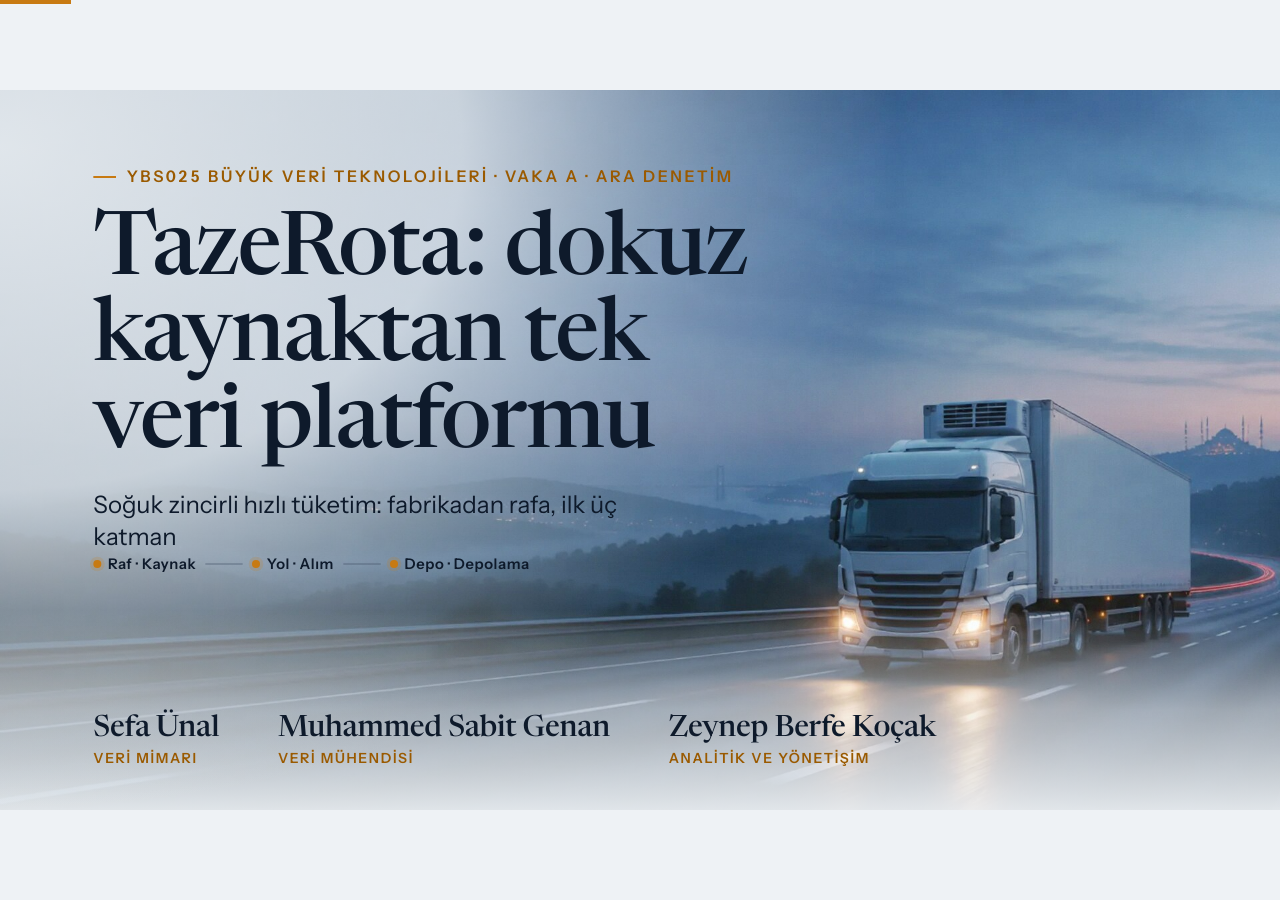
==== commit 58049b8e: "fix: smooth the blurred data-slide grounds, light the Kafka road with Flink tasks, and balance card " ====
--- a/index.html
+++ b/index.html
@@ -84,14 +84,19 @@
     <h2 class="t-title measure" data-motion="line-rise" data-delay=".1">Veri dokuz ayrı yerde; bizden tek bir platform istendi</h2>
     <div class="grid-3 vaka" data-motion="stagger" data-child=".vk" data-gap=".2" data-delay=".5">
       <div class="vk kart"><p class="vk-ad">Şirket</p>
-        <p><span class="t-num" data-num="v.fabrika"></span> fabrika, <span class="t-num" data-num="v.hat"></span> üretim hattı</p><p><span class="t-num" data-num="v.arac"></span> soğutuculu araç</p><p><span class="t-num" data-num="v.temsilci"></span> satış temsilcisi</p>
-        <p><span class="t-num" data-num="v.nokta"></span> satış noktası, <span class="t-num" data-num="v.zincir"></span> zincir</p><p><span class="t-num" data-num="v.sku"></span> ürün (SKU)</p></div>
+        <div class="olcek">
+          <p><b data-num="v.fabrika"></b><span>fabrika</span></p><p><b data-num="v.hat"></b><span>üretim hattı</span></p>
+          <p><b data-num="v.arac"></b><span>soğutuculu araç</span></p><p><b data-num="v.temsilci"></b><span>satış temsilcisi</span></p>
+          <p><b data-num="v.nokta"></b><span>satış noktası</span></p><p><b data-num="v.zincir"></b><span>zincir</span></p>
+          <p><b data-num="v.sku"></b><span>ürün (SKU)</span></p>
+        </div></div>
       <div class="vk kart"><p class="vk-ad">Kısıtlar</p>
         <p>Ham veri en az <span class="t-num" data-num="dep.ham"></span> yıl, mali kayıt <span class="t-num" data-num="kv.mali"></span> yıl</p><p>Konum ve bakkal bilgisi KVKK kapsamında</p>
         <p>Sezonda günlük hacim <span class="t-num" data-raw>4</span> katı</p><p>Her zincirin ürün kodu farklı</p><p>Eski Hadoop kümesi ve veri ambarı</p></div>
       <div class="vk kart vk-ist"><p class="vk-ad">Bu denetimde</p>
         <p>Yönergenin istediği: <b>tek sayfalık mimari taslak</b> ve <b>hacim hesabı</b>.</p>
-        <p>Biz ilk üç katmanı ayrıntılı getirdik: <b>kaynak, alım, depolama</b>.</p></div>
+        <p>Biz ilk üç katmanı ayrıntılı getirdik: <b>kaynak, alım, depolama</b>.</p>
+        <div class="duraklar"><p><b>Raf</b> kaynak · Sefa</p><p><b>Yol</b> alım · Sabit</p><p><b>Depo</b> depolama · Zeynep</p></div></div>
     </div>
     <p class="src" data-raw>Kaynak: Vize ödevi yönergesi, Vaka A ve 5.3 Ara denetim.</p>
     <aside class="notes">KONUŞAN: Sefa. Vakamız TazeRota: süt ürünü, atıştırmalık ve içecek üreten, Türkiye geneline soğuk zincirle dağıtan bir hızlı tüketim şirketi. Ölçeği soldaki kartta: altı fabrika, bin yüz soğutuculu araç, iki bin dört yüz temsilci, yüz seksen beş bin satış noktası. Verisi <b>dokuz ayrı kaynakta</b>: fabrika sensörleri, araçlar, temsilcilerin el terminalleri, zincir marketlerin satış dosyaları... Ortadaki kartta kısıtlar: ham veri üç yıl saklanacak, kişisel veri var, sezonda hacim dört katına çıkıyor, her zincirin ürün kodu farklı. Yönerge bu denetimde <b>mimari taslak ve hacim hesabı</b> istiyor; biz ilk üç katmanı, kaynak, alım ve depolamayı ayrıntılı getirdik.</aside>
@@ -355,7 +360,7 @@
 
   <section class="slide bare foto" id="kafka" data-title="Kafka bölüm sayısı" data-export="image" data-duration="65" data-transition="fade" data-rota="alim">
     <div class="sahne k-kamera" data-motion="kamera" data-kamera-from="translate(0px, 20px) rotate(-7deg) scale(1.56)" data-dur="3">
-      <img class="havadan" src="medya/derece/kavsak.jpg" alt="">
+      <img class="havadan" src="medya/derece/kavsak-yol.jpg" alt="">
     </div>
     <div class="sis sis-ust"></div>
     <div class="sahne ust k-kamera" data-motion="kamera" data-kamera-from="translate(0px, 20px) rotate(-7deg) scale(1.56)" data-dur="3">
@@ -363,8 +368,8 @@
         <g class="k-seritler"></g><g class="k-lag"></g><g class="k-parca"></g><g class="k-gorevler"></g>
       </svg>
     </div>
-    <div class="k-flink" aria-hidden="true"></div>
-    <p class="k-flink-et">Flink</p>
+    <div class="k-flink" id="k-flink" aria-label="Flink görevleri"></div>
+    <p class="k-flink-et">Flink · <span data-num="k.gorev"></span> görev</p>
     <p class="istenen" data-raw><b>İstenen</b> G4: konu, bölüm sayısı, anahtar, saklama; bölüm sayısını tepe hızdan türet</p>
     <div class="sekme"><b>Muhammed Sabit Genan</b><span>Veri Mühendisi</span></div>
     <p class="t-kicker" data-motion="rise">Katman 2 · Kafka konuları</p>
@@ -584,6 +589,7 @@
         <p class="nk-tur">Anahtar-değer · erişilebilirlik</p><p class="nk-ad">Redis</p>
         <p class="nk-ana">Soğuk zincir alarmı için her aracın <b>son durumu</b>.</p>
         <p class="nk-k">Anahtar: <code>arac_id</code>. Erişilebilirlik öncelikli: çökerse durum Kafka'dan yeniden kurulur.</p>
+        <div class="zincir-c"><span>Kafka</span><i>akış</i><span>Flink</span><i>son durum</i><span>Redis</span><i>alarm</i><span>≤ <b data-num="h.i3"></b> sn</span></div>
       </div>
       <div class="nk kart" data-step="2">
         <p class="nk-tur">Çizge · tutarlılık</p><p class="nk-ad">Neo4j</p>
@@ -629,7 +635,7 @@
     <div class="sekme"><b>Zeynep Berfe Koçak</b><span>Analitik ve Yönetişim</span></div>
     <p class="t-kicker" data-motion="rise">Güvenlik ve KVKK</p>
     <h2 class="t-title" data-motion="line-rise" data-delay=".1">Kişisel veri ilk katmanda korunur</h2>
-    <div class="grid-3 guv" data-motion="stagger" data-child=".gk" data-gap=".18" data-delay=".5">
+    <div class="guv" data-motion="stagger" data-child=".gk" data-gap=".18" data-delay=".5">
       <div class="gk kart"><p class="gk-no" data-raw>Katman 1</p><p class="gk-ad">Kaynakta</p><p>Her cihaz sertifikayla tanınır; sertifikasız bağlanamaz.</p><svg class="yuz" viewBox="0 0 440 170" aria-label="Raf fotoğrafında yüzün bulanıklaştırılması">
           <defs><filter id="bulanik" x="-50%" y="-50%" width="200%" height="200%"><feGaussianBlur id="bulanik-d" stdDeviation="9"/></filter></defs>
           <rect class="raf-z" x="0" y="0" width="440" height="170" rx="10"/>
--- a/deck.local.css
+++ b/deck.local.css
@@ -129,10 +129,10 @@
 .sema .kt-alt { font: 400 22px var(--f-body); fill: var(--ink-2); }
 .sema .ok { fill: none; stroke: var(--ink-2); stroke-width: 2; }
 .sema .uc { fill: var(--ink-2); }
-.sema .ok-et { font: 700 20px var(--f-body); fill: var(--ink-2); paint-order: stroke; stroke: var(--paper); stroke-width: 7px; }
+.sema .ok-et { font: 700 22px var(--f-body); fill: var(--ink-2); paint-order: stroke; stroke: var(--paper); stroke-width: 7px; }
 .sema .ok-k { fill: none; stroke: var(--pen); stroke-width: 16; stroke-opacity: .45; stroke-linecap: round; }
 .sema .uc-k { fill: var(--pen); fill-opacity: .85; }
-.sema .sutun { font: 700 20px var(--f-body); fill: var(--ink-2); letter-spacing: .14em; text-transform: uppercase; }
+.sema .sutun { font: 700 22px var(--f-body); fill: var(--ink-2); letter-spacing: .14em; text-transform: uppercase; }
 .sema .parcacik circle { fill: var(--pen); }
 .sema .parcacik rect { fill: var(--steel); }
 .sema .parcacik .tepe { fill: var(--bad); }
@@ -483,9 +483,10 @@
 #k-yol .k-parca circle.tepe { fill: #f2b24c; }
 #k-yol .gorev { fill: #5cc8c9; stroke: #0e1a2b; stroke-width: .8; }
 #kafka.k-durdu #k-yol .gorev { fill: #8497ab; }
-.k-flink { position: absolute; left: 1716px; top: 486px; width: 70px; height: 156px; border: 3px solid #f4f7f9; border-radius: 14px;
+.k-flink { position: absolute; left: 1708px; top: 486px; width: 86px; height: 156px; border: 3px solid #f4f7f9; border-radius: 14px;
+  background: rgba(14, 26, 43, .55); display: flex; flex-direction: column; justify-content: center; gap: 4px; padding: 0 12px;
   box-shadow: 0 0 0 1px rgba(14, 26, 43, .35), 0 8px 22px rgba(14, 26, 43, .35); }
-.k-flink-et { position: absolute; left: 1650px; top: 652px; width: 136px; text-align: right; font: 700 26px/1 var(--f-body); color: #f4f7f9;
+.k-flink-et { position: absolute; left: 1560px; top: 656px; width: 234px; text-align: right; font: 700 26px/1 var(--f-body); color: #f4f7f9;
   text-shadow: 0 1px 8px rgba(14, 26, 43, .8); }
 .k-konu { left: var(--pad-l); top: 676px; }
 .k-durum { left: 760px; top: 676px; min-width: 480px; padding: 12px 20px 14px; border-top-color: var(--bad); }
@@ -522,3 +523,36 @@
 @media print {
   .slide.foto .cam, .slide.foto .etiket, .slide.foto .raf-et, .slide.foto .rota { background: rgba(244, 247, 249, .95) !important; }
 }
+
+/* Flink görevleri (kafka-sahne.js) */
+.k-flink i { display: block; height: 10px; border-radius: 3px; background: #5cc8c9; }
+#kafka.k-durdu .k-flink i { background: #8497ab; }
+
+/* Zeminli slaytlar: üstte koyu-açık ayrımı yerine düzgün tek bir sis örtüsü */
+.slide.zeminli > .sis-ust { background: linear-gradient(180deg, rgba(240, 244, 247, .78) 0, rgba(240, 244, 247, .62) 340px, rgba(240, 244, 247, .5) 100%); }
+.slide.zeminli > .sis-alt { display: none; }
+
+/* Vaka: ölçek rakamları, duraklar */
+.vaka { align-items: start; }
+.olcek { display: grid; grid-template-columns: auto 1fr; gap: 8px 16px; align-items: baseline; }
+.olcek p { display: contents; }
+.olcek b { font: 400 40px/1.05 var(--f-figure); color: var(--ink); text-align: right; }
+.olcek span { font: 400 27px/1.2 var(--f-body); color: var(--ink-2); }
+.duraklar { display: flex; flex-direction: column; gap: 10px; margin-top: 8px; padding-top: 18px; border-top: 1.5px solid rgba(154, 90, 0, .25); }
+.duraklar p { position: relative; padding-left: 26px; font: 400 27px/1.2 var(--f-body); color: var(--ink-2); }
+.duraklar p::before { content: ""; position: absolute; left: 0; top: 10px; width: 12px; height: 12px; border-radius: 50%; background: var(--pen); }
+.duraklar b { color: var(--ink); margin-right: 6px; }
+
+/* NoSQL: kartlar içeriğe göre, Redis'te operasyonel yol */
+.nosql { align-items: start; }
+
+/* Güvenlik: sol kart (kaynak, yüz bulanıklaştırma) uzun; alım ve depolama sağda üst üste */
+.guv { display: grid; grid-template-columns: 1fr 1fr; grid-template-rows: auto auto; gap: 24px 32px; margin-top: 36px; }
+.guv > .gk:first-child { grid-row: span 2; }
+.guv .yuz { max-width: 560px; }
+
+/* Mimari şema: kart biraz küçülür, yol notu şemanın altında kendi satırında */
+#sema .sema { width: 1542px; height: 527px; }
+#sema .sema-yol { top: 862px; bottom: auto; left: 140px; right: auto; padding: 6px 18px; font-size: 27px; }
+#sema .secmedik.sabit { bottom: 94px; }
+.zincir-c span b { font: inherit; }
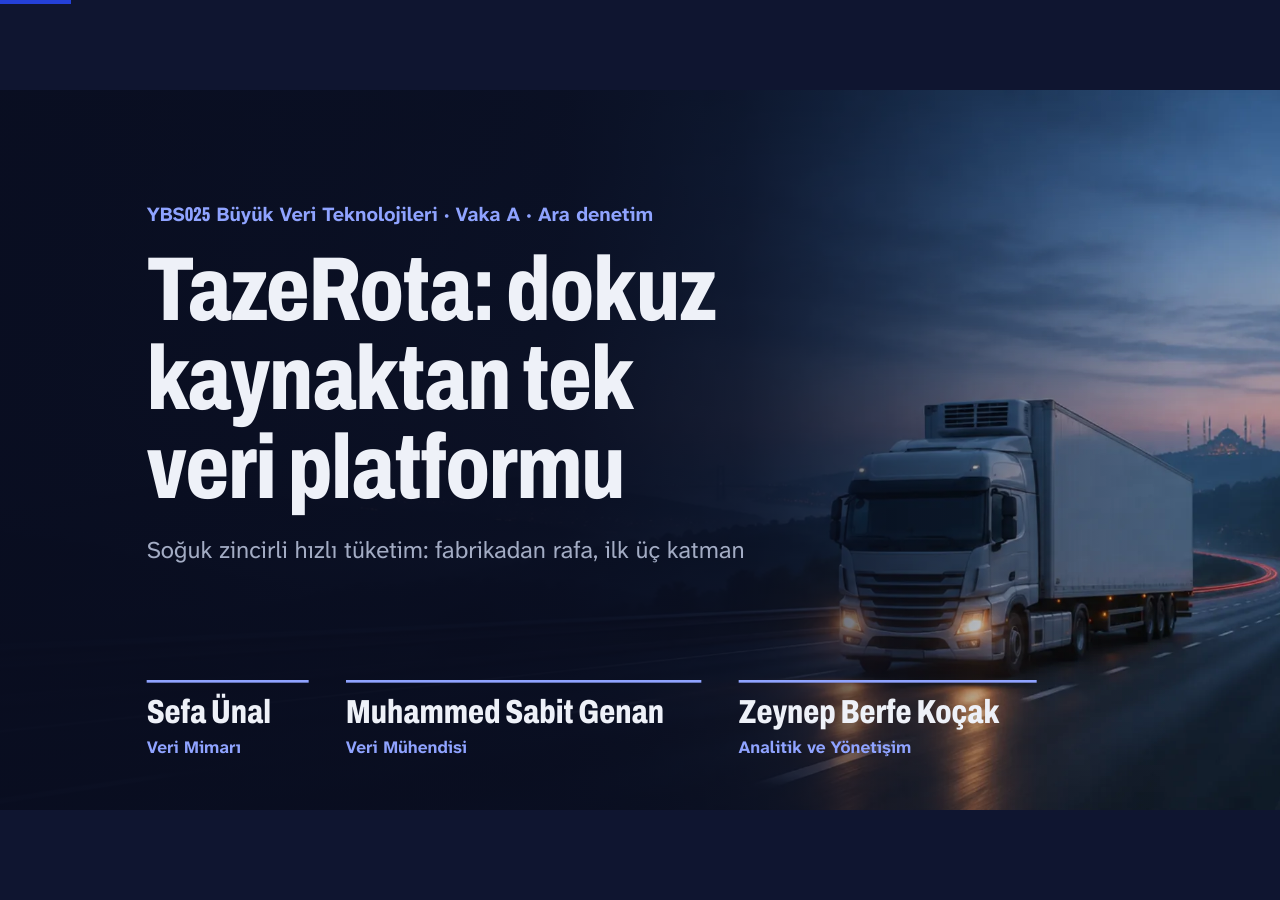
==== commit f28cfa5f: "refactor: restore the first deck at the root and keep the redesigned one at /v2/" ====
--- a/index.html
+++ b/index.html
@@ -10,131 +10,100 @@
 <link rel="stylesheet" href="deck.local.css">
 </head>
 <body>
-<main class="deck" data-texture="none">
-
-  <section class="slide bare foto kapak" data-title="Kapak" data-duration="25" data-transition="fade" data-export="image">
-    <div class="sahne" data-motion="kamera" data-kamera-from="scale(1.07)" data-dur="6" style="--k-o: 74% 52%">
-      <img src="medya/derece/kapak.jpg" alt="">
-      <video class="dongu" src="medya/derece/kapak.mp4" poster="medya/derece/kapak.jpg" muted autoplay loop playsinline aria-hidden="true"></video>
-    </div>
-    <div class="sis sis-kapak"></div>
+<main class="deck" data-texture="grid">
+
+  <section class="slide night bare foto kapak" data-title="Kapak" data-duration="25" data-transition="fade" data-export="image">
+    <img class="zemin" src="medya/kapak.webp" alt="">
+    <video class="zemin dongu" src="medya/kapak.mp4" poster="medya/kapak.webp" muted autoplay loop playsinline aria-hidden="true"></video>
+    <div class="perde"></div>
     <div class="kapak-ic">
-      <p class="ust-et" data-motion="rise" data-raw>YBS025 Büyük Veri Teknolojileri · Vaka A · Ara denetim</p>
+      <p class="t-kicker" data-motion="rise" data-raw>YBS<span class="t-num">025</span> Büyük Veri Teknolojileri · Vaka A · Ara denetim</p>
       <h1 class="t-display" data-motion="line-rise" data-delay=".15">TazeRota: dokuz kaynaktan tek veri platformu</h1>
       <p class="kapak-alt" data-motion="rise" data-delay=".7">Soğuk zincirli hızlı tüketim: fabrikadan rafa, ilk üç katman</p>
     </div>
-    <div class="kapak-rota" data-motion="fade" data-delay="1.1"><span><i></i>Raf · Kaynak</span><b></b><span><i></i>Yol · Alım</span><b></b><span><i></i>Depo · Depolama</span></div>
     <div class="ekip" data-motion="stagger" data-child="div" data-gap=".12" data-delay="1">
       <div><p class="ad">Sefa Ünal</p><p class="rol">Veri Mimarı</p></div>
       <div><p class="ad">Muhammed Sabit Genan</p><p class="rol">Veri Mühendisi</p></div>
       <div><p class="ad">Zeynep Berfe Koçak</p><p class="rol">Analitik ve Yönetişim</p></div>
     </div>
-    <aside class="notes">KONUŞAN: Sefa. Merhaba. Biz Vaka A'yı, <b>TazeRota</b>'yı çalıştık: süt ürünü, atıştırmalık ve içecek üretip soğuk zincirle rafa taşıyan bir şirket; verisi dokuz ayrı yerde. Ben Sefa Ünal, veri mimarıyım; Sabit veri mühendisi, Zeynep analitik ve yönetişimden sorumlu. Bu ara denetimde <b>ilk üç katmanı</b>, yani kaynak, alım ve depolamayı anlatacağız: veriyi raftan, yoldan ve depodan izleyeceğiz; her birimiz yaklaşık beş dakika.</aside>
-  </section>
-
-  <section class="slide bare foto acilis" data-title="Bölüm: Sefa" data-duration="20" data-transition="fade" data-export="image">
-    <div class="sahne" data-motion="kamera" data-kamera-from="scale(1)" data-dur="5" style="--k: scale(1.08); --k-o: 1440px 594px">
-      <img src="medya/derece/market.jpg" alt="">
-      <div class="sis sis-sol"></div>
-    </div>
-    <div class="sahne ust" data-motion="kamera" data-kamera-from="scale(1)" data-dur="5" style="--k: scale(1.08); --k-o: 1440px 594px">
-      <svg class="isaret" viewBox="0 0 1920 1080" aria-hidden="true">
-        <ellipse class="halka" cx="1418" cy="712" rx="138" ry="62"/>
-        <path class="kilavuz" d="M1418,774 L1418,830"/>
-        <circle class="uc-nokta" cx="1418" cy="774" r="6"/>
-      </svg>
-      <div class="etiket et-raf-acilis" data-motion="rise" data-delay="1.2">
-        <p class="et-kod" data-raw>Raf · satış noktası</p>
-        <p class="et-n"><span data-num="v.nokta"></span> <small>nokta</small></p>
-        <p class="et-t"><span class="t-num" data-num="v.zincir"></span> zincir · A2 POS satışları, A4 raf fotoğrafı</p>
-      </div>
-    </div>
-    <div class="acilis-ic">
-      <p class="bolum-no" data-motion="rise" data-raw>01<small>/ 03</small></p>
-      <p class="t-kicker" data-motion="rise" data-delay=".1" data-raw>Bölüm 1 · Veri Mimarı · Raf</p>
-      <h2 class="t-display" data-motion="line-rise" data-delay=".15">Sefa Ünal</h2>
-      <div class="acilis-bloklar">
-        <div data-step="1">
-          <h3>Projede ne yaptım</h3>
-          <div class="list">
-            <p>Gereksinim ve izlenebilirlik</p>
-            <p>Üç yıllık hacim hesabı</p>
-            <p>Mimari desen: lakehouse</p>
-            <p>Depolama kararları</p>
-          </div>
-        </div>
-        <div data-step="2">
-          <h3>Şimdi ne anlatacağım</h3>
-          <div class="akis">
-            <p>İş sorunları ve hedefler</p>
-            <p>Kaynaklar ve hacim</p>
-            <p>Mimari şema</p>
-          </div>
-        </div>
-      </div>
-    </div>
-    <aside class="notes">KONUŞAN: Sefa. Ekipte veri mimarıyım. Hikâyemiz raftan başlıyor: yüz seksen beş bin satış noktası, on iki zincir; satış dosyaları ve raf fotoğrafları buradan geliyor. [Tık] Projede <b>gereksinimleri ve izlenebilirliği</b> çıkardım, üç yıllık hacmi hesapladım, mimari deseni ve depolama kararlarını yazdım. [Tık] Şimdi önce iş sorunlarını ve hedefleri, sonra kaynakları ve hacmi, en son mimari şemayı anlatacağım.</aside>
-  </section>
-
-  <section class="slide zeminli" data-title="Vaka ve görev" data-duration="40" data-transition="fade" data-rota="kaynak">
-    <img class="zemin-pan" src="medya/derece/zemin-market.jpg" alt="" data-motion="kamera" data-kamera-from="translateX(130px)" data-dur="1.6" style="--pan: 0px">
-    <div class="sis sis-ust"></div>
-    <div class="sekme"><b>Sefa Ünal</b><span>Veri Mimarı</span></div>
+    <aside class="notes">Merhaba. Biz Vaka A'yı, <b>TazeRota</b>'yı çalıştık: süt ürünü, atıştırmalık ve içecek üretip soğuk zincirle rafa taşıyan bir şirket; verisi dokuz ayrı yerde. Ben Sefa Ünal, veri mimarıyım; Sabit veri mühendisi, Zeynep analitik ve yönetişimden sorumlu. Bu ara denetimde <b>ilk üç katmanı</b>, yani kaynak, alım ve depolamayı anlatacağız; her birimiz yaklaşık beş dakika.</aside>
+  </section>
+
+  <section class="slide night foto acilis-s" data-title="Bölüm: Sefa" data-duration="20" data-transition="iris" data-export="image">
+    <img class="zemin" src="medya/market.webp" alt="" data-motion="still-drift" data-zoom="1.02 1.1" data-from="72% 50%" data-to="66% 46%" data-dur="26">
+    <div class="perde"></div>
+    <p class="t-kicker" data-motion="rise" data-raw>Bölüm 1 / 3 · Veri Mimarı</p>
+    <h2 class="t-display" data-motion="line-rise" data-delay=".1">Sefa Ünal</h2>
+    <div class="acilis">
+      <div data-step="1">
+        <h3>Projede ne yaptım</h3>
+        <div class="list">
+          <p>Gereksinim ve izlenebilirlik</p>
+          <p>Üç yıllık hacim hesabı</p>
+          <p>Mimari desen: lakehouse</p>
+          <p>Depolama kararları</p>
+        </div>
+      </div>
+      <div data-step="2">
+        <h3>Şimdi ne anlatacağım</h3>
+        <div class="akis">
+          <p>İş sorunları ve hedefler</p>
+          <p>Kaynaklar ve hacim</p>
+          <p>Mimari şema</p>
+        </div>
+      </div>
+    </div>
+    <aside class="notes">Ekipte veri mimarıyım. Tuş: projede <b>gereksinimleri ve izlenebilirliği</b> çıkardım, üç yıllık hacmi hesapladım, mimari deseni ve depolama kararlarını yazdım. Tuş: şimdi önce iş sorunlarını ve hedefleri, sonra kaynakları ve hacmi, en son mimari şemayı anlatacağım.</aside>
+  </section>
+
+  <section class="slide" data-title="Vaka ve görev" data-duration="40">
+    <div class="sekme">Sefa Ünal · Veri Mimarı</div>
     <p class="t-kicker" data-motion="rise">Vaka A · TazeRota Hızlı Tüketim</p>
     <h2 class="t-title measure" data-motion="line-rise" data-delay=".1">Veri dokuz ayrı yerde; bizden tek bir platform istendi</h2>
     <div class="grid-3 vaka" data-motion="stagger" data-child=".vk" data-gap=".2" data-delay=".5">
-      <div class="vk kart"><p class="vk-ad">Şirket</p>
-        <div class="olcek">
-          <p><b data-num="v.fabrika"></b><span>fabrika</span></p><p><b data-num="v.hat"></b><span>üretim hattı</span></p>
-          <p><b data-num="v.arac"></b><span>soğutuculu araç</span></p><p><b data-num="v.temsilci"></b><span>satış temsilcisi</span></p>
-          <p><b data-num="v.nokta"></b><span>satış noktası</span></p><p><b data-num="v.zincir"></b><span>zincir</span></p>
-          <p><b data-num="v.sku"></b><span>ürün (SKU)</span></p>
-        </div></div>
-      <div class="vk kart"><p class="vk-ad">Kısıtlar</p>
+      <div class="vk"><p class="vk-ad">Şirket</p>
+        <p><span class="t-num" data-num="v.fabrika"></span> fabrika, <span class="t-num" data-num="v.hat"></span> üretim hattı</p><p><span class="t-num" data-num="v.arac"></span> soğutuculu araç</p><p><span class="t-num" data-num="v.temsilci"></span> satış temsilcisi</p>
+        <p><span class="t-num" data-num="v.nokta"></span> satış noktası, <span class="t-num" data-num="v.zincir"></span> zincir</p><p><span class="t-num" data-num="v.sku"></span> ürün (SKU)</p></div>
+      <div class="vk"><p class="vk-ad">Kısıtlar</p>
         <p>Ham veri en az <span class="t-num" data-num="dep.ham"></span> yıl, mali kayıt <span class="t-num" data-num="kv.mali"></span> yıl</p><p>Konum ve bakkal bilgisi KVKK kapsamında</p>
         <p>Sezonda günlük hacim <span class="t-num" data-raw>4</span> katı</p><p>Her zincirin ürün kodu farklı</p><p>Eski Hadoop kümesi ve veri ambarı</p></div>
-      <div class="vk kart vk-ist"><p class="vk-ad">Bu denetimde</p>
+      <div class="vk vk-ist"><p class="vk-ad">Bu denetimde</p>
         <p>Yönergenin istediği: <b>tek sayfalık mimari taslak</b> ve <b>hacim hesabı</b>.</p>
-        <p>Biz ilk üç katmanı ayrıntılı getirdik: <b>kaynak, alım, depolama</b>.</p>
-        <div class="duraklar"><p><b>Raf</b> kaynak · Sefa</p><p><b>Yol</b> alım · Sabit</p><p><b>Depo</b> depolama · Zeynep</p></div></div>
+        <p>Biz ilk üç katmanı ayrıntılı getirdik: <b>kaynak, alım, depolama</b>.</p></div>
     </div>
     <p class="src" data-raw>Kaynak: Vize ödevi yönergesi, Vaka A ve 5.3 Ara denetim.</p>
-    <aside class="notes">KONUŞAN: Sefa. Vakamız TazeRota: süt ürünü, atıştırmalık ve içecek üreten, Türkiye geneline soğuk zincirle dağıtan bir hızlı tüketim şirketi. Ölçeği soldaki kartta: altı fabrika, bin yüz soğutuculu araç, iki bin dört yüz temsilci, yüz seksen beş bin satış noktası. Verisi <b>dokuz ayrı kaynakta</b>: fabrika sensörleri, araçlar, temsilcilerin el terminalleri, zincir marketlerin satış dosyaları... Ortadaki kartta kısıtlar: ham veri üç yıl saklanacak, kişisel veri var, sezonda hacim dört katına çıkıyor, her zincirin ürün kodu farklı. Yönerge bu denetimde <b>mimari taslak ve hacim hesabı</b> istiyor; biz ilk üç katmanı, kaynak, alım ve depolamayı ayrıntılı getirdik.</aside>
-  </section>
-
-  <section class="slide zeminli" data-title="İş soruları" data-duration="40" data-transition="fade" data-rota="kaynak">
-    <img class="zemin-pan" src="medya/derece/zemin-market.jpg" alt="" data-motion="kamera" data-kamera-from="translateX(0px)" data-dur="1.6" style="--pan: -130px">
-    <div class="sis sis-ust"></div>
+    <aside class="notes">Vakamız TazeRota: süt ürünü, atıştırmalık ve içecek üreten, Türkiye geneline soğuk zincirle dağıtan bir hızlı tüketim şirketi. Ölçeği solda: altı fabrika, bin yüz soğutuculu araç, iki bin dört yüz temsilci, yüz seksen beş bin satış noktası. Verisi <b>dokuz ayrı kaynakta</b>: fabrika sensörleri, araçlar, temsilcilerin el terminalleri, zincir marketlerin satış dosyaları... Kısıtlar ağır: ham veri üç yıl saklanacak, kişisel veri var, sezonda hacim dört katına çıkıyor, her zincirin ürün kodu farklı. Yönerge bu denetimde <b>mimari taslak ve hacim hesabı</b> istiyor; biz ilk üç katmanı, kaynak, alım ve depolamayı ayrıntılı getirdik.</aside>
+  </section>
+
+  <section class="slide" data-title="İş soruları" data-duration="40">
     <p class="istenen" data-raw><b>İstenen</b> G1: her iş sorununu veri gereksinimine çevir: kaynak, gecikme, doğruluk, kullanıcı</p>
-    <div class="sekme"><b>Sefa Ünal</b><span>Veri Mimarı</span></div>
+    <div class="sekme">Sefa Ünal · Veri Mimarı</div>
     <p class="t-kicker" data-motion="rise">Sorun ve hedefler</p>
     <h2 class="t-title measure" data-motion="line-rise" data-delay=".1">Beş iş sorusu, beş ayrı hız: saniyeden haftaya</h2>
-    <div class="eksen-kart kart"><div class="eksen" data-motion="stagger" data-child=".dur" data-gap=".18" data-delay=".6">
+    <div class="eksen" data-motion="stagger" data-child=".dur" data-gap=".18" data-delay=".6">
       <div class="cizgi"></div>
-      <div class="dur"><p class="dur-h">≤ <span class="t-num" data-num="h.i3"></span> <small>sn</small></p><p class="dur-ad">Soğuk zincir alarmı</p><p class="dur-k">Filo ve kalite</p></div>
-      <div class="dur"><p class="dur-h">≤ <span class="t-num" data-num="h.i2"></span> <small>dk</small></p><p class="dur-ad">Raf boşluğu</p><p class="dur-k">Saha temsilcisi</p></div>
-      <div class="dur"><p class="dur-h">≤ <span class="t-num" data-num="h.i5"></span> <small>saat</small></p><p class="dur-ad">Ürün geri çağırma</p><p class="dur-k">Kalite ve kriz ekibi</p></div>
+      <div class="dur"><p class="dur-h">≤ <span class="t-num" data-num="h.i3"></span> sn</p><p class="dur-ad">Soğuk zincir alarmı</p><p class="dur-k">Filo ve kalite</p></div>
+      <div class="dur"><p class="dur-h">≤ <span class="t-num" data-num="h.i2"></span> dk</p><p class="dur-ad">Raf boşluğu</p><p class="dur-k">Saha temsilcisi</p></div>
+      <div class="dur"><p class="dur-h">≤ <span class="t-num" data-num="h.i5"></span> saat</p><p class="dur-ad">Ürün geri çağırma</p><p class="dur-k">Kalite ve kriz ekibi</p></div>
       <div class="dur"><p class="dur-h" data-raw>04:00</p><p class="dur-ad">Talep tahmini</p><p class="dur-k">Planlama, her gece</p></div>
       <div class="dur"><p class="dur-h">Haftalık</p><p class="dur-ad">Promosyon etkisi</p><p class="dur-k">Pazarlama, sorgu ≤ <span class="t-num" data-num="h.i4"></span> sn</p></div>
-    </div></div>
-    <p class="vurgu-not" data-step="1">Tek bir işleme hızı hepsine yetmez: <b>akış</b> da <b>toplu iş</b> de gerekiyor.</p>
+    </div>
+    <p class="t-body alt-not" data-step="1">Tek bir işleme hızı hepsine yetmez: <b>akış</b> da <b>toplu iş</b> de gerekiyor.</p>
     <p class="src">Kaynak: vaka metni; kabul ölçütleri Veri Mimarı raporu, G1.</p>
-    <aside class="notes">KONUŞAN: Sefa. Yönerge her iş sorununu veri gereksinimine çevirmemizi istiyor. TazeRota'nın beş iş sorusu var ve her birinin beklediği hız çok farklı; eksen soldan sağa yavaşlıyor. Soğuk zincir alarmı otuz saniye içinde gelmeli; raf boşluğu on beş dakikada; geri çağırmada iki saat içinde hangi lotun nereye gittiğini bilmeliyiz. Talep tahmini her gece sabah dörde kadar hazır, promosyon etkisi haftalık. [Tık] Bu yüzden <b>tek bir işleme hızı yetmiyor</b>, hem akış hem toplu iş gerekiyor.</aside>
-  </section>
-
-  <section class="slide zeminli" data-title="Kaynaklar" data-duration="55" data-transition="fade" data-rota="kaynak">
-    <img class="zemin-pan" src="medya/derece/zemin-market.jpg" alt="" data-motion="kamera" data-kamera-from="translateX(-130px)" data-dur="1.6" style="--pan: -260px">
-    <div class="sis sis-ust"></div>
+    <aside class="notes">Yönerge her iş sorununu veri gereksinimine çevirmemizi istiyor. TazeRota'nın beş iş sorusu var ve her birinin beklediği hız çok farklı. Soğuk zincir alarmı otuz saniye içinde gelmeli; raf boşluğu on beş dakikada; geri çağırmada iki saat içinde hangi lotun nereye gittiğini bilmeliyiz. Talep tahmini her gece sabah dörde kadar hazır, promosyon etkisi haftalık. Tuş: bu yüzden <b>tek bir işleme hızı yetmiyor</b>, hem akış hem toplu iş gerekiyor.</aside>
+  </section>
+
+  <section class="slide" data-title="Kaynaklar" data-duration="55">
     <p class="istenen" data-raw><b>İstenen</b> G1–G2: izlenebilirlik matrisi, işe yaramayan kaynağa karar, yapı ve 5V</p>
-    <div class="sekme"><b>Sefa Ünal</b><span>Veri Mimarı</span></div>
+    <div class="sekme">Sefa Ünal · Veri Mimarı</div>
     <p class="t-kicker" data-motion="rise">Katman 1 · Kaynaklar</p>
     <h2 class="t-title" data-motion="line-rise" data-delay=".1">Dokuz kaynaktan yedisi toplanıyor</h2>
-    <div class="mx kart" data-motion="rise" data-delay=".5">
+    <div class="mx" data-motion="rise" data-delay=".5">
       <div class="mx-s mx-bas"><div class="mx-ad"></div><div class="mx-b"><p>ERP</p><b class="kod" data-raw>A1</b></div><div class="mx-b"><p>POS</p><b class="kod" data-raw>A2</b></div><div class="mx-b"><p>Terminal</p><b class="kod" data-raw>A3</b></div><div class="mx-b"><p>Fotoğraf</p><b class="kod" data-raw>A4</b></div><div class="mx-b"><p>Araç</p><b class="kod" data-raw>A5</b></div><div class="mx-b"><p>Sensör</p><b class="kod" data-raw>A6</b></div><div class="mx-b"><p>Dış veri</p><b class="kod" data-raw>A9</b></div><div class="mx-b disi"><p>Sosyal medya</p><b class="kod" data-raw>A7</b></div><div class="mx-b disi"><p>Çağrı merkezi</p><b class="kod" data-raw>A8</b></div></div>
       <div class="mx-s mx-ek"><div class="mx-ad">Yapı</div><div class="mx-t">Yapılandırılmış</div><div class="mx-t">Yarı</div><div class="mx-t">Yarı</div><div class="mx-t">Yapısız</div><div class="mx-t">Yarı</div><div class="mx-t">Yarı</div><div class="mx-t">Yarı</div><div class="mx-t disi">Yapısız</div><div class="mx-t disi">Yapısız</div></div>
       <div class="mx-s" data-step="1"><div class="mx-ad">Talep tahmini</div><div class="mx-h"><i></i></div><div class="mx-h"><i></i></div><div class="mx-h"><i></i></div><div class="mx-h"></div><div class="mx-h"></div><div class="mx-h"></div><div class="mx-h"><i></i></div><div class="mx-h disi"></div><div class="mx-h disi"></div></div><div class="mx-s" data-step="1"><div class="mx-ad">Raf boşluğu</div><div class="mx-h"></div><div class="mx-h"><i></i></div><div class="mx-h"><i></i></div><div class="mx-h"><i></i></div><div class="mx-h"></div><div class="mx-h"></div><div class="mx-h"></div><div class="mx-h disi"></div><div class="mx-h disi"></div></div><div class="mx-s" data-step="1"><div class="mx-ad">Soğuk zincir alarmı</div><div class="mx-h"></div><div class="mx-h"></div><div class="mx-h"></div><div class="mx-h"></div><div class="mx-h"><i></i></div><div class="mx-h"></div><div class="mx-h"></div><div class="mx-h disi"></div><div class="mx-h disi"></div></div><div class="mx-s" data-step="1"><div class="mx-ad">Promosyon etkisi</div><div class="mx-h"></div><div class="mx-h"><i></i></div><div class="mx-h"><i></i></div><div class="mx-h"></div><div class="mx-h"></div><div class="mx-h"></div><div class="mx-h"><i></i></div><div class="mx-h disi"></div><div class="mx-h disi"></div></div><div class="mx-s" data-step="1"><div class="mx-ad">Ürün geri çağırma</div><div class="mx-h"><i></i></div><div class="mx-h"><i></i></div><div class="mx-h"></div><div class="mx-h"></div><div class="mx-h"></div><div class="mx-h"><i></i></div><div class="mx-h"></div><div class="mx-h disi"></div><div class="mx-h disi"></div></div>
     </div>
-    <div class="bes-v kart" data-step="2" data-motion="stagger" data-child=".bv" data-gap=".12">
+    <div class="bes-v" data-step="2" data-motion="stagger" data-child=".bv" data-gap=".12">
       <div class="bv"><b>Hacim</b><span>üç yılda <span class="t-num" data-num="hacim.ham"></span> TB; çoğu fotoğraf ve sensör</span></div>
       <div class="bv"><b>Hız</b><span>sensörde saniyede <span class="t-num" data-num="a6.olcum"></span> ölçüm</span></div>
       <div class="bv"><b>Çeşitlilik</b><span data-raw>tablo, CSV/EDI, JSON, JPEG, OPC-UA, Excel</span></div>
@@ -142,139 +111,119 @@
       <div class="bv"><b>Değer</b><span>beş iş sorusu: tahminden geri çağırmaya</span></div>
     </div>
     <p class="src">Kaynak: vaka metni; eşleşme Veri Mimarı raporu, G1. Yapı: yapılandırılmış, yarı yapılandırılmış, yapısız.</p>
-    <aside class="notes">KONUŞAN: Sefa. Yönerge her iş sorusunun hangi kaynağa ihtiyaç duyduğunu ve işe yaramayan kaynağa ne yapacağımızı soruyor. Üstte dokuz kaynak ve yapıları. [Tık] Matris eşleşmeyi gösteriyor: her nokta, o soru o kaynağa ihtiyaç duyuyor demek. <b>Sosyal medya ve çağrı merkezi hiçbir soruya hizmet etmiyor</b>, bu yüzden toplamıyoruz; ne depolama maliyeti ne KVKK yükü. [Tık] Alttaki beş V, her boyutun TazeRota'daki karşılığı: hacmi fotoğraf ve sensör getiriyor, hızı sensör ve araç, çeşitliliği altı farklı biçim; doğruluk sorunu sensör hatası ve düzeltilen dosyalar; değer de beş iş sorusunun kendisi.</aside>
-  </section>
-
-  <section class="slide bare foto" id="hacim" data-title="Hacim" data-duration="70" data-transition="fade" data-export="image" data-rota="kaynak">
-    <div class="sahne" data-motion="kamera" data-kamera-from="scale(1)" data-dur="3" style="--k: scale(1.12); --k-o: 1536px 486px">
-      <img src="medya/derece/market.jpg" alt="">
-      <div class="sis sis-sol"></div>
-    </div>
-    <div class="sis sis-ust"></div>
-    <div class="sahne ust" data-motion="kamera" data-kamera-from="scale(1)" data-dur="3" style="--k: scale(1.12); --k-o: 1536px 486px">
-      <svg class="isaret" viewBox="0 0 1920 1080" aria-hidden="true">
-        <ellipse class="halka" cx="1565" cy="430" rx="150" ry="62"/>
-        <path class="kilavuz" d="M1565,492 L1565,560"/>
-        <circle class="uc-nokta" cx="1565" cy="492" r="6"/>
-      </svg>
-      <div class="etiket et-raf" data-motion="rise" data-delay="1">
-        <p class="et-kod" data-raw>A4 · Raf fotoğrafı</p>
-        <p class="et-n"><span data-num="ham.A4"></span> <small>TB</small></p>
-        <p class="et-t">üç yıllık ham verinin <span class="t-num" data-num="hacim.a4_pay"></span>'ı; fotoğraf zaten sıkıştırılmış, küçülmüyor</p>
-      </div>
-    </div>
+    <aside class="notes">Yönerge her iş sorusunun hangi kaynağa ihtiyaç duyduğunu ve işe yaramayan kaynağa ne yapacağımızı soruyor. Tuş: matris bunu gösteriyor. <b>Sosyal medya ve çağrı merkezi hiçbir soruya hizmet etmiyor</b>, bu yüzden toplamıyoruz; ne depolama maliyeti ne KVKK yükü. Tuş: alttaki beş V, her boyutun TazeRota'daki karşılığı: hacmi fotoğraf ve sensör getiriyor, hızı sensör ve araç, çeşitliliği altı farklı biçim; doğruluk sorunu sensör hatası ve düzeltilen dosyalar; değer de beş iş sorusunun kendisi.</aside>
+  </section>
+
+  <section class="slide" id="hacim" data-title="Hacim" data-duration="70" data-transition="iris" data-export="image">
     <p class="istenen" data-raw><b>İstenen</b> G2: her kaynak için saklama sonu hacmi; 4 kat tepe, çoğaltma ve sıkıştırmayla gerçek disk</p>
-    <div class="sekme"><b>Sefa Ünal</b><span>Veri Mimarı</span></div>
+    <div class="sekme">Sefa Ünal · Veri Mimarı</div>
     <p class="t-kicker" data-motion="rise">Katman 1 · Kaynaklar ve hacim</p>
-    <h2 class="t-title hacim-baslik" data-motion="line-rise" data-delay=".1">Üç yılda <span data-num="hacim.ham"></span> TB ham veri; yükün <span data-num="hacim.a4_pay"></span>'ı raf fotoğrafı</h2>
-    <div class="hacim-sol cam">
-      <p class="t-label">Kaynak başına üç yıllık ham hacim, TB</p>
+    <h2 class="t-title" data-motion="line-rise" data-delay=".1">Üç yılda <span data-num="hacim.ham"></span> TB ham veri; yükün <span data-num="hacim.a4_pay"></span>'ı raf fotoğrafı</h2>
+    <div class="hacim-grid">
       <div data-chart="bar" data-keys="ham.A4,ham.A6,ham.A2,ham.A5,ham.A3,ham.A1" data-highlight="ham.A4" data-delay=".5"></div>
-    </div>
-    <div class="hacim-side cam" data-step="1">
-      <p class="t-label">Disk ihtiyacı, üç yıl</p>
-      <div class="kap-row">
-        <div><p class="kap-ad" data-raw>3 kopya</p><p class="kap-v"><span class="kap-n" data-num="hacim.kopya3"></span> <small>TB</small></p></div>
-        <div><p class="kap-ad" data-raw>8+2 EC</p><p class="kap-v"><span class="kap-n pen" data-num="hacim.ec"></span> <small>TB</small></p></div>
-      </div>
-      <p class="kap-fark" data-step="2">Aynı veri <span data-motion="pen-mark" data-mark="underline"><span class="t-num" data-num="hacim.ec_fark"></span> TB daha az</span> diskle</p>
-      <div class="ne-olursa" data-step="3">
-        <p class="t-label">Ne olursa?</p>
-        <label><span>Yıllık büyüme</span><input type="range" id="h-buyume" min="0" max="40" step="5" value="20"><b id="h-buyume-d" data-raw>%20</b></label>
-        <label><span>Sezonda hacim</span><input type="range" id="h-sezon" min="1" max="6" step="1" value="4"><b id="h-sezon-d" data-raw>4 kat</b></label>
+      <div class="hacim-side">
+        <p class="t-label">Disk ihtiyacı, 3 yıl</p>
+        <div class="kap-row" data-step="1">
+          <div><p class="t-small">3 kopya</p><p class="kap-v"><span class="t-num kap-n" data-num="hacim.kopya3"></span> <span class="t-small">TB</span></p></div>
+          <div><p class="t-small" data-raw>8+2 EC</p><p class="kap-v"><span class="t-num kap-n pen" data-num="hacim.ec"></span> <span class="t-small">TB</span></p></div>
+        </div>
+        <p class="t-body" data-step="2">Aynı veri <span data-motion="pen-mark" data-mark="underline"><span class="t-num" data-num="hacim.ec_fark"></span> TB daha az</span> diskle</p>
+        <div class="ne-olursa" data-step="3">
+          <p class="t-label">Ne olursa?</p>
+          <label><span>Yıllık büyüme</span><input type="range" id="h-buyume" min="0" max="40" step="5" value="20"><b class="t-num" id="h-buyume-d" data-raw>%20</b></label>
+          <label><span>Sezonda hacim</span><input type="range" id="h-sezon" min="1" max="6" step="1" value="4"><b class="t-num" id="h-sezon-d" data-raw>4 kat</b></label>
+        </div>
       </div>
     </div>
     <p class="src">Kaynak: Veri Mimarı raporu (G2). Mevsim çarpanı <span data-num="hacim.mevsim"></span>, 3 yıllık büyüme <span data-num="hacim.buyume"></span>, TB.</p>
-    <aside class="notes">KONUŞAN: Sefa. Yönerge her kaynağın üç yıllık hacmini, dört kat sezon tepesini, çoğaltma ve sıkıştırmayı istiyor. Üç yılda <b>578 TB ham veri</b>; bunun yüzde altmışı şu raflardan: raf fotoğrafı, çünkü fotoğraf zaten sıkıştırılmış, küçülmüyor. [Tık] Üç kopya tutarsak 1.371 TB disk gerekir; 8+2 silme kodlamasıyla 571 TB. [Tık] Yani aynı veri 800 TB daha az diskle. [Tık] Son adımda kaydırıcılar var; büyüme ya da sezon katı değişirse bütün sayılar aynı formülle yeniden hesaplanıyor. Hoca "büyüme yüzde otuz olsa?" diye sorarsa burada gösterebiliriz.</aside>
-  </section>
-
-  <section class="slide zeminli" id="sema" data-title="Mimari şema" data-duration="80" data-export="image" data-transition="fade" data-rota="kaynak">
-    <img class="zemin-pan" src="medya/derece/zemin-market.jpg" alt="" data-motion="kamera" data-kamera-from="translateX(-260px)" data-dur="1.6" style="--pan: -390px">
-    <div class="sis sis-ust"></div>
+    <aside class="notes">Yönerge her kaynağın üç yıllık hacmini, dört kat sezon tepesini, çoğaltma ve sıkıştırmayı istiyor. Üç yılda <b>578 TB ham veri</b>; bunun yüzde altmışı raf fotoğrafı, çünkü fotoğraf zaten sıkıştırılmış, küçülmüyor. Tuş: üç kopya tutarsak 1.371 TB disk gerekir; 8+2 silme kodlamasıyla 571 TB. Tuş: yani aynı veri 800 TB daha az diskle. Tuş: son adımda kaydırıcılar var; büyüme ya da sezon katı değişirse bütün sayılar aynı formülle yeniden hesaplanıyor. Hoca "büyüme yüzde otuz olsa?" diye sorarsa burada gösterebiliriz.</aside>
+  </section>
+
+  <section class="slide" id="sema" data-title="Mimari şema" data-duration="80" data-transition="iris" data-export="image">
     <p class="istenen" data-raw><b>İstenen</b> G3: Lambda, Kappa, lakehouse arasından seç, seçmediklerini gerekçelendir; tek sayfalık şema</p>
-    <div class="sekme"><b>Sefa Ünal</b><span>Veri Mimarı</span></div>
+    <div class="sekme">Sefa Ünal · Veri Mimarı</div>
     <p class="t-kicker" data-motion="rise">Mimari · ortak lakehouse, akış ve toplu iş</p>
     <h2 class="t-title" data-motion="line-rise" data-delay=".1">Tek omurga, üç sorgu yolu</h2>
-    <div class="sema-kutu kart">
+    <div class="sema-kutu">
 <!--SEMA-->
-<svg class="sema" viewBox="0 0 1640 560" role="img" aria-label="Mimari şema: kaynaklar, alım, Kafka, işleme, depolama, sunum">
+<svg class="sema" viewBox="0 0 1570 560" role="img" aria-label="Mimari şema: kaynaklar, alım, Kafka, işleme, depolama, sunum">
 <defs><marker id="uc" viewBox="0 0 10 10" refX="8" refY="5" markerWidth="7" markerHeight="7" orient="auto"><path d="M0,0 L10,5 L0,10z" class="uc"/></marker><marker id="uc-k" viewBox="0 0 10 10" refX="7" refY="5" markerUnits="userSpaceOnUse" markerWidth="22" markerHeight="22" orient="auto"><path d="M0,0 L10,5 L0,10z" class="uc-k"/></marker></defs>
 <text x="0" y="552" class="sutun">Kaynak</text>
-<text x="360" y="552" class="sutun">Alım</text>
-<text x="620" y="552" class="sutun">Omurga</text>
-<text x="832" y="552" class="sutun">İşleme</text>
-<text x="1034" y="552" class="sutun">Depolama</text>
-<text x="1424" y="552" class="sutun">Sunum</text>
+<text x="310" y="552" class="sutun">Alım</text>
+<text x="570" y="552" class="sutun">Omurga</text>
+<text x="800" y="552" class="sutun">İşleme</text>
+<text x="1030" y="552" class="sutun">Depolama</text>
+<text x="1390" y="552" class="sutun">Sunum</text>
 <g class="oklar" data-motion="draw" data-gap=".03" data-delay=".3">
-<path d="M224,48 C292,48 292,48 354,48" class="ok" data-a="a5" data-b="mqtt" marker-end="url(#uc)"/>
-<path d="M224,120 C292,120 292,120 354,120" class="ok" data-a="a6" data-b="uc" marker-end="url(#uc)"/>
-<path d="M224,192 C292,192 292,192 354,192" class="ok" data-a="a3" data-b="api" marker-end="url(#uc)"/>
-<path d="M224,264 C292,264 292,264 354,264" class="ok" data-a="a1" data-b="dbz" marker-end="url(#uc)"/>
-<path d="M224,336 C292,336 292,372 354,372" class="ok" data-a="a2" data-b="nifi" marker-end="url(#uc)"/>
-<path d="M224,408 C292,408 292,372 354,372" class="ok" data-a="a9" data-b="nifi" marker-end="url(#uc)"/>
-<path d="M224,480 C292,480 292,480 354,480" class="ok" data-a="a4" data-b="yuk" marker-end="url(#uc)"/>
-<path d="M566,48 C596,48 590,156 614,156" class="ok" data-a="mqtt" data-b="kafka" marker-end="url(#uc)"/>
-<path d="M566,120 C596,120 590,156 614,156" class="ok" data-a="uc" data-b="kafka" marker-end="url(#uc)"/>
-<path d="M566,192 C596,192 590,156 614,156" class="ok" data-a="api" data-b="kafka" marker-end="url(#uc)"/>
-<path d="M566,264 C596,264 590,156 614,156" class="ok" data-a="dbz" data-b="kafka" marker-end="url(#uc)"/>
-<path d="M776,68 C806,68 802,48 826,48" class="ok" data-a="kafka" data-b="flink" marker-end="url(#uc)"/>
-<path d="M978,48 C1008,48 1004,48 1028,48" class="ok" data-a="flink" data-b="redis" marker-end="url(#uc)"/>
-<path d="M1368,48 C1398,48 1394,48 1418,48" class="ok" data-a="redis" data-b="alarm" marker-end="url(#uc)"/>
-<path d="M776,256 C913,256 913,373 1044,373" class="ok" data-a="kafka" data-b="bronze" marker-end="url(#uc)"/>
-<path d="M566,372 C808,372 808,373 1044,373" class="ok" data-a="nifi" data-b="bronze" marker-end="url(#uc)"/>
-<path d="M566,480 C808,480 808,373 1044,373" class="ok" data-a="yuk" data-b="bronze" marker-end="url(#uc)"/>
-<path d="M776,288 C905,288 905,480 1028,480" class="ok" data-a="kafka" data-b="neo" marker-end="url(#uc)"/>
-<path d="M1368,480 C1398,480 1394,480 1418,480" class="ok" data-a="neo" data-b="geri" marker-end="url(#uc)"/>
-<path d="M978,138 C1014,138 1014,283 1044,283" class="ok" data-a="spark" data-b="silver" marker-end="url(#uc)"/>
-<path d="M1352,193 C1388,193 1388,193 1418,193" class="ok" data-a="gold" data-b="trino" marker-end="url(#uc)"/>
+<path d="M200,48 C255,48 255,48 304,48" class="ok" data-a="a5" data-b="mqtt" marker-end="url(#uc)"/>
+<path d="M200,120 C255,120 255,120 304,120" class="ok" data-a="a6" data-b="uc" marker-end="url(#uc)"/>
+<path d="M200,192 C255,192 255,192 304,192" class="ok" data-a="a3" data-b="api" marker-end="url(#uc)"/>
+<path d="M200,264 C255,264 255,264 304,264" class="ok" data-a="a1" data-b="dbz" marker-end="url(#uc)"/>
+<path d="M200,336 C255,336 255,372 304,372" class="ok" data-a="a2" data-b="nifi" marker-end="url(#uc)"/>
+<path d="M200,408 C255,408 255,372 304,372" class="ok" data-a="a9" data-b="nifi" marker-end="url(#uc)"/>
+<path d="M200,480 C255,480 255,480 304,480" class="ok" data-a="a4" data-b="yuk" marker-end="url(#uc)"/>
+<path d="M500,48 C535,48 535,156 564,156" class="ok" data-a="mqtt" data-b="kafka" marker-end="url(#uc)"/>
+<path d="M500,120 C535,120 535,156 564,156" class="ok" data-a="uc" data-b="kafka" marker-end="url(#uc)"/>
+<path d="M500,192 C535,192 535,156 564,156" class="ok" data-a="api" data-b="kafka" marker-end="url(#uc)"/>
+<path d="M500,264 C535,264 535,156 564,156" class="ok" data-a="dbz" data-b="kafka" marker-end="url(#uc)"/>
+<path d="M730,68 C765,68 765,48 794,48" class="ok" data-a="kafka" data-b="flink" marker-end="url(#uc)"/>
+<path d="M960,48 C995,48 995,48 1024,48" class="ok" data-a="flink" data-b="redis" marker-end="url(#uc)"/>
+<path d="M1320,48 C1355,48 1355,48 1384,48" class="ok" data-a="redis" data-b="alarm" marker-end="url(#uc)"/>
+<path d="M730,256 C888,256 888,373 1040,373" class="ok" data-a="kafka" data-b="bronze" marker-end="url(#uc)"/>
+<path d="M500,372 C773,372 773,373 1040,373" class="ok" data-a="nifi" data-b="bronze" marker-end="url(#uc)"/>
+<path d="M500,480 C773,480 773,373 1040,373" class="ok" data-a="yuk" data-b="bronze" marker-end="url(#uc)"/>
+<path d="M730,288 C880,288 880,480 1024,480" class="ok" data-a="kafka" data-b="neo" marker-end="url(#uc)"/>
+<path d="M1320,480 C1355,480 1355,480 1384,480" class="ok" data-a="neo" data-b="geri" marker-end="url(#uc)"/>
+<path d="M960,138 C1003,138 1003,283 1040,283" class="ok" data-a="spark" data-b="silver" marker-end="url(#uc)"/>
+<path d="M1304,193 C1347,193 1347,193 1384,193" class="ok" data-a="gold" data-b="trino" marker-end="url(#uc)"/>
 </g>
 <g class="parcacik"></g>
-<g class="kt "><rect x="0" y="20" width="224" height="56" rx="10"/><text x="16" y="57" class="kt-ad">Araç telemetrisi</text></g>
-<g class="kt "><rect x="0" y="92" width="224" height="56" rx="10"/><text x="16" y="129" class="kt-ad">Hat sensörleri</text></g>
-<g class="kt "><rect x="0" y="164" width="224" height="56" rx="10"/><text x="16" y="201" class="kt-ad">El terminali</text></g>
-<g class="kt "><rect x="0" y="236" width="224" height="56" rx="10"/><text x="16" y="273" class="kt-ad">ERP kayıtları</text></g>
-<g class="kt "><rect x="0" y="308" width="224" height="56" rx="10"/><text x="16" y="345" class="kt-ad">POS dosyaları</text></g>
-<g class="kt "><rect x="0" y="380" width="224" height="56" rx="10"/><text x="16" y="417" class="kt-ad">Dış veriler</text></g>
-<g class="kt "><rect x="0" y="452" width="224" height="56" rx="10"/><text x="16" y="489" class="kt-ad">Raf fotoğrafı</text></g>
-<g class="kt alim"><rect x="360" y="20" width="206" height="56" rx="10"/><text x="376" y="57" class="kt-ad">MQTT aracısı</text></g>
-<g class="kt alim"><rect x="360" y="92" width="206" height="56" rx="10"/><text x="376" y="129" class="kt-ad">Uç ağ geçidi</text></g>
-<g class="kt alim"><rect x="360" y="164" width="206" height="56" rx="10"/><text x="376" y="201" class="kt-ad">HTTPS API</text></g>
-<g class="kt alim"><rect x="360" y="236" width="206" height="56" rx="10"/><text x="376" y="273" class="kt-ad">Debezium</text></g>
-<g class="kt alim"><rect x="360" y="308" width="206" height="128" rx="10"/><text x="376" y="381" class="kt-ad">NiFi</text></g>
-<g class="kt alim"><rect x="360" y="452" width="206" height="56" rx="10"/><text x="376" y="489" class="kt-ad">İmzalı yükleme</text></g>
-<g class="kt omurga"><rect x="620" y="20" width="156" height="272" rx="10"/><text x="698.0" y="70" class="kt-ad b" text-anchor="middle">Kafka</text><text x="698.0" y="110" class="kt-alt" text-anchor="middle">Schema</text><text x="698.0" y="136" class="kt-alt" text-anchor="middle">Registry</text><text x="698.0" y="188" class="kt-alt" text-anchor="middle">Avro</text><text x="698.0" y="214" class="kt-alt" text-anchor="middle">mTLS + ACL</text></g>
-<g class="kt soluk"><rect x="832" y="20" width="146" height="56" rx="10"/><text x="848" y="57" class="kt-ad">Flink</text></g>
-<g class="kt soluk"><rect x="832" y="110" width="146" height="56" rx="10"/><text x="848" y="147" class="kt-ad">Spark</text></g>
-<g class="kt hizli"><rect x="1034" y="20" width="334" height="56" rx="10"/><text x="1050" y="57" class="kt-ad">Redis · araç son durumu</text></g>
-<g class="kt goller"><rect x="1034" y="110" width="334" height="312" rx="10"/><text x="1050" y="142" class="kt-ad b">MinIO + Iceberg</text></g>
-<g class="kt katman"><rect x="1050" y="160" width="302" height="66" rx="10"/><text x="1066" y="202" class="kt-ad">Gold · iş tabloları</text></g>
-<g class="kt katman"><rect x="1050" y="250" width="302" height="66" rx="10"/><text x="1066" y="292" class="kt-ad">Silver · temiz</text></g>
-<g class="kt katman"><rect x="1050" y="340" width="302" height="66" rx="10"/><text x="1066" y="382" class="kt-ad">Bronze · ham, değişmez</text></g>
-<g class="kt hizli"><rect x="1034" y="452" width="334" height="56" rx="10"/><text x="1050" y="489" class="kt-ad">Neo4j · lot zinciri</text></g>
-<g class="kt soluk"><rect x="1424" y="20" width="216" height="56" rx="10"/><text x="1440" y="57" class="kt-ad">Alarm paneli</text></g>
-<g class="kt soluk"><rect x="1424" y="160" width="216" height="66" rx="10"/><text x="1440" y="189" class="kt-ad">Trino</text><text x="1440" y="217" class="kt-ad">ClickHouse</text></g>
-<g class="kt soluk"><rect x="1424" y="256" width="216" height="56" rx="10"/><text x="1440" y="293" class="kt-ad">Superset</text></g>
-<g class="kt soluk"><rect x="1424" y="452" width="216" height="56" rx="10"/><text x="1440" y="489" class="kt-ad">Geri çağırma</text></g>
-<g class="etiketler" data-motion="fade" data-delay="1.2"><text x="292" y="40" class="ok-et" text-anchor="middle">JSON 10 sn</text><text x="292" y="112" class="ok-et" text-anchor="middle">OPC-UA 1 sn</text><text x="292" y="184" class="ok-et" text-anchor="middle">JSON olay</text><text x="292" y="256" class="ok-et" text-anchor="middle">CDC</text><text x="292" y="346" class="ok-et" text-anchor="middle">CSV gün</text><text x="292" y="382" class="ok-et" text-anchor="middle">API gün</text><text x="292" y="472" class="ok-et" text-anchor="middle">JPEG</text><text x="804" y="50" class="ok-et" text-anchor="middle">akış</text><text x="913" y="306" class="ok-et" text-anchor="middle">dakikalık</text><text x="1014" y="202" class="ok-et" text-anchor="middle">gece</text></g>
+<g class="kt "><rect x="0" y="20" width="200" height="56" rx="8"/><text x="16" y="56" class="kt-ad">Araç telemetrisi</text></g>
+<g class="kt "><rect x="0" y="92" width="200" height="56" rx="8"/><text x="16" y="128" class="kt-ad">Hat sensörleri</text></g>
+<g class="kt "><rect x="0" y="164" width="200" height="56" rx="8"/><text x="16" y="200" class="kt-ad">El terminali</text></g>
+<g class="kt "><rect x="0" y="236" width="200" height="56" rx="8"/><text x="16" y="272" class="kt-ad">ERP kayıtları</text></g>
+<g class="kt "><rect x="0" y="308" width="200" height="56" rx="8"/><text x="16" y="344" class="kt-ad">POS dosyaları</text></g>
+<g class="kt "><rect x="0" y="380" width="200" height="56" rx="8"/><text x="16" y="416" class="kt-ad">Dış veriler</text></g>
+<g class="kt "><rect x="0" y="452" width="200" height="56" rx="8"/><text x="16" y="488" class="kt-ad">Raf fotoğrafı</text></g>
+<g class="kt alim"><rect x="310" y="20" width="190" height="56" rx="8"/><text x="326" y="56" class="kt-ad">MQTT aracısı</text></g>
+<g class="kt alim"><rect x="310" y="92" width="190" height="56" rx="8"/><text x="326" y="128" class="kt-ad">Uç ağ geçidi</text></g>
+<g class="kt alim"><rect x="310" y="164" width="190" height="56" rx="8"/><text x="326" y="200" class="kt-ad">HTTPS API</text></g>
+<g class="kt alim"><rect x="310" y="236" width="190" height="56" rx="8"/><text x="326" y="272" class="kt-ad">Debezium</text></g>
+<g class="kt alim"><rect x="310" y="308" width="190" height="128" rx="8"/><text x="326" y="380" class="kt-ad">NiFi</text></g>
+<g class="kt alim"><rect x="310" y="452" width="190" height="56" rx="8"/><text x="326" y="488" class="kt-ad">İmzalı yükleme</text></g>
+<g class="kt omurga"><rect x="570" y="20" width="160" height="272" rx="8"/><text x="650.0" y="72" class="kt-ad b" text-anchor="middle">Kafka</text><text x="650.0" y="110" class="kt-alt" text-anchor="middle">Schema</text><text x="650.0" y="136" class="kt-alt" text-anchor="middle">Registry</text><text x="650.0" y="188" class="kt-alt" text-anchor="middle">Avro</text><text x="650.0" y="214" class="kt-alt" text-anchor="middle">mTLS + ACL</text></g>
+<g class="kt soluk"><rect x="800" y="20" width="160" height="56" rx="8"/><text x="816" y="56" class="kt-ad">Flink</text></g>
+<g class="kt soluk"><rect x="800" y="110" width="160" height="56" rx="8"/><text x="816" y="146" class="kt-ad">Spark</text></g>
+<g class="kt hizli"><rect x="1030" y="20" width="290" height="56" rx="8"/><text x="1046" y="56" class="kt-ad">Redis · araç son durumu</text></g>
+<g class="kt goller"><rect x="1030" y="110" width="290" height="312" rx="8"/><text x="1046" y="142" class="kt-ad b">MinIO + Iceberg</text></g>
+<g class="kt katman"><rect x="1046" y="160" width="258" height="66" rx="8"/><text x="1062" y="201" class="kt-ad">Gold · iş tabloları</text></g>
+<g class="kt katman"><rect x="1046" y="250" width="258" height="66" rx="8"/><text x="1062" y="291" class="kt-ad">Silver · temiz</text></g>
+<g class="kt katman"><rect x="1046" y="340" width="258" height="66" rx="8"/><text x="1062" y="381" class="kt-ad">Bronze · ham, değişmez</text></g>
+<g class="kt hizli"><rect x="1030" y="452" width="290" height="56" rx="8"/><text x="1046" y="488" class="kt-ad">Neo4j · lot zinciri</text></g>
+<g class="kt soluk"><rect x="1390" y="20" width="180" height="56" rx="8"/><text x="1406" y="56" class="kt-ad">Alarm paneli</text></g>
+<g class="kt soluk"><rect x="1390" y="160" width="180" height="66" rx="8"/><text x="1406" y="189" class="kt-ad">Trino</text><text x="1406" y="215" class="kt-ad">ClickHouse</text></g>
+<g class="kt soluk"><rect x="1390" y="256" width="180" height="56" rx="8"/><text x="1406" y="292" class="kt-ad">Superset</text></g>
+<g class="kt soluk"><rect x="1390" y="452" width="180" height="56" rx="8"/><text x="1406" y="488" class="kt-ad">Geri çağırma</text></g>
+<g class="etiketler" data-motion="fade" data-delay="1.2"><text x="255" y="40" class="ok-et" text-anchor="middle">JSON 10 sn</text><text x="255" y="112" class="ok-et" text-anchor="middle">OPC-UA 1 sn</text><text x="255" y="184" class="ok-et" text-anchor="middle">JSON olay</text><text x="255" y="256" class="ok-et" text-anchor="middle">CDC</text><text x="255" y="346" class="ok-et" text-anchor="middle">CSV gün</text><text x="255" y="382" class="ok-et" text-anchor="middle">API gün</text><text x="255" y="472" class="ok-et" text-anchor="middle">JPEG</text><text x="765" y="50" class="ok-et" text-anchor="middle">akış</text><text x="888" y="306" class="ok-et" text-anchor="middle">dakikalık</text><text x="1003" y="202" class="ok-et" text-anchor="middle">gece</text></g>
 <g class="vurgu" data-step="2-2" data-motion="draw" data-gap=".18">
-<path d="M224,48 C292,48 292,48 354,48" class="ok-k" data-a="a5" data-b="mqtt" marker-end="url(#uc-k)"/>
-<path d="M566,48 C596,48 590,156 614,156" class="ok-k" data-a="mqtt" data-b="kafka" marker-end="url(#uc-k)"/>
-<path d="M776,68 C806,68 802,48 826,48" class="ok-k" data-a="kafka" data-b="flink" marker-end="url(#uc-k)"/>
-<path d="M978,48 C1008,48 1004,48 1028,48" class="ok-k" data-a="flink" data-b="redis" marker-end="url(#uc-k)"/>
-<path d="M1368,48 C1398,48 1394,48 1418,48" class="ok-k" data-a="redis" data-b="alarm" marker-end="url(#uc-k)"/>
+<path d="M200,48 C255,48 255,48 304,48" class="ok-k" data-a="a5" data-b="mqtt" marker-end="url(#uc-k)"/>
+<path d="M500,48 C535,48 535,156 564,156" class="ok-k" data-a="mqtt" data-b="kafka" marker-end="url(#uc-k)"/>
+<path d="M730,68 C765,68 765,48 794,48" class="ok-k" data-a="kafka" data-b="flink" marker-end="url(#uc-k)"/>
+<path d="M960,48 C995,48 995,48 1024,48" class="ok-k" data-a="flink" data-b="redis" marker-end="url(#uc-k)"/>
+<path d="M1320,48 C1355,48 1355,48 1384,48" class="ok-k" data-a="redis" data-b="alarm" marker-end="url(#uc-k)"/>
 </g>
 <g class="vurgu" data-step="3-3" data-motion="draw" data-gap=".18">
-<path d="M224,264 C292,264 292,264 354,264" class="ok-k" data-a="a1" data-b="dbz" marker-end="url(#uc-k)"/>
-<path d="M566,264 C596,264 590,156 614,156" class="ok-k" data-a="dbz" data-b="kafka" marker-end="url(#uc-k)"/>
-<path d="M776,288 C905,288 905,480 1028,480" class="ok-k" data-a="kafka" data-b="neo" marker-end="url(#uc-k)"/>
-<path d="M1368,480 C1398,480 1394,480 1418,480" class="ok-k" data-a="neo" data-b="geri" marker-end="url(#uc-k)"/>
+<path d="M200,264 C255,264 255,264 304,264" class="ok-k" data-a="a1" data-b="dbz" marker-end="url(#uc-k)"/>
+<path d="M500,264 C535,264 535,156 564,156" class="ok-k" data-a="dbz" data-b="kafka" marker-end="url(#uc-k)"/>
+<path d="M730,288 C880,288 880,480 1024,480" class="ok-k" data-a="kafka" data-b="neo" marker-end="url(#uc-k)"/>
+<path d="M1320,480 C1355,480 1355,480 1384,480" class="ok-k" data-a="neo" data-b="geri" marker-end="url(#uc-k)"/>
 </g>
-<g class="vurgu" data-step="4" data-motion="draw" data-gap=".18">
-<path d="M224,336 C292,336 292,372 354,372" class="ok-k" data-a="a2" data-b="nifi" marker-end="url(#uc-k)"/>
-<path d="M566,372 C808,372 808,373 1044,373" class="ok-k" data-a="nifi" data-b="bronze" marker-end="url(#uc-k)"/>
-<path d="M776,256 C913,256 913,373 1044,373" class="ok-k" data-a="kafka" data-b="bronze" marker-end="url(#uc-k)"/>
-<path d="M978,138 C1014,138 1014,283 1044,283" class="ok-k" data-a="spark" data-b="silver" marker-end="url(#uc-k)"/>
-<path d="M1352,193 C1388,193 1388,193 1418,193" class="ok-k" data-a="gold" data-b="trino" marker-end="url(#uc-k)"/>
+<g class="vurgu" data-step="4-4" data-motion="draw" data-gap=".18">
+<path d="M200,336 C255,336 255,372 304,372" class="ok-k" data-a="a2" data-b="nifi" marker-end="url(#uc-k)"/>
+<path d="M500,372 C773,372 773,373 1040,373" class="ok-k" data-a="nifi" data-b="bronze" marker-end="url(#uc-k)"/>
+<path d="M730,256 C888,256 888,373 1040,373" class="ok-k" data-a="kafka" data-b="bronze" marker-end="url(#uc-k)"/>
+<path d="M960,138 C1003,138 1003,283 1040,283" class="ok-k" data-a="spark" data-b="silver" marker-end="url(#uc-k)"/>
+<path d="M1304,193 C1347,193 1347,193 1384,193" class="ok-k" data-a="gold" data-b="trino" marker-end="url(#uc-k)"/>
 </g>
 </svg>
 <!--/SEMA-->
@@ -282,152 +231,127 @@
     <p class="sema-yol bayram" data-step="1-1"><b>Bayram:</b> ileti hızı 4 katı; araç telemetrisi <span class="t-num" data-num="k.ort"></span> → <span class="t-num" data-num="k.tepe"></span> ileti/sn</p>
     <p class="sema-yol" data-step="2-2"><b>Operasyonel:</b> araç → MQTT → Kafka → Flink → Redis, alarm ≤ <span class="t-num" data-num="h.i3"></span> sn</p>
     <p class="sema-yol" data-step="3-3"><b>İzlenebilirlik:</b> ERP → Debezium → Kafka → Neo4j, geri çağırma ≤ <span class="t-num" data-num="h.i5"></span> saat</p>
-    <p class="sema-yol" data-step="4"><b>Analitik:</b> Bronze → Silver → Gold → Trino, tahmin her gece, promosyon haftalık</p>
+    <p class="sema-yol" data-step="4-4"><b>Analitik:</b> Bronze → Silver → Gold → Trino, tahmin her gece, promosyon haftalık</p>
     <p class="secmedik sabit"><b>Seçmediğimiz:</b> saf Lambda, kurallar iki kez yazılır; Kappa, <span class="t-num" data-num="hacim.ham"></span> TB'ı Kafka'dan yeniden oynatmak pratik değil.</p>
     <p class="src">İşleme ve sunum soluk: bu denetimin kapsamı dışında. Noktaların yoğunluğu ileti hızının kareköküyle orantılı.</p>
-    <aside class="notes">KONUŞAN: Sefa. Yönerge Lambda, Kappa ve lakehouse arasından seçmemizi ve seçmediklerimizi gerekçelendirmemizi istiyor. Mimarimiz tek bir Kafka omurgası üzerinde ortak bir lakehouse. Saf Lambda'yı seçmedik, çünkü iş kurallarını iki kez yazdırır; Kappa'yı seçmedik, çünkü üç yıllık 578 TB'ı Kafka'dan yeniden oynatmak pratik değil. Oklardaki noktalar ileti hızlarıyla orantılı akıyor. [Tık] Bayramda hız dört katına çıkıyor, telemetri saniyede 110 iletiden 440'a; Kafka bu yüzden tepe hıza göre boyutlandırıldı. Şimdi üç yolu tek tek gösteriyorum. [Tık] <b>Operasyonel</b> yol alarmı saniyeler içinde verir. [Tık] <b>İzlenebilirlik</b> yolu lot zincirini Neo4j'de tutar. [Tık] <b>Analitik</b> yol ham veriyi Bronze'dan Gold'a olgunlaştırır. Soluk kutular finalin konusu: Trino analistin keşif sorguları için, ClickHouse panonun hızı için; ClickHouse'a yalnız Gold'daki özet tablolar gider, kişisel veri ve konum gitmez, gece işinden sonra yenilenir. Pano Superset, kendi ortamımızda çalışır. Şimdi sözü Sabit'e bırakıyorum.</aside>
-  </section>
-
-  <section class="slide bare foto acilis" data-title="Bölüm: Sabit" data-duration="20" data-transition="fade" data-export="image">
-    <div class="sahne" data-motion="kamera" data-kamera-from="scale(1)" style="--k: scale(1.1); --k-o: 84% 54%">
-      <img src="medya/derece/kamyon-gece.jpg" alt="">
-      <div class="sis sis-sol"></div>
-    </div>
-    <div class="sahne ust" data-motion="kamera" data-kamera-from="scale(1)" style="--k: scale(1.1); --k-o: 84% 54%">
-      <svg class="isaret" viewBox="0 0 1920 1080" aria-hidden="true">
-        <rect class="halka" x="1494" y="520" width="172" height="136" rx="18"/>
-        <path class="kilavuz" d="M1494,600 L1430,600 L1380,690"/>
-        <circle class="uc-nokta" cx="1494" cy="600" r="6"/>
-      </svg>
-      <div class="etiket et-ekran" data-motion="rise" data-delay="1.2">
-        <p class="et-kod" data-raw>A5 · Araç telemetrisi</p>
-        <p class="et-n"><span data-num="k.arac"></span> <small>araç</small></p>
-        <p class="et-t"><span class="t-num" data-num="k.aralik"></span> sn'de bir ileti; bayramda <span class="t-num" data-num="k.tepe"></span> ileti/sn</p>
-        <p class="et-t">MQTT, mTLS → Kafka</p>
-      </div>
-    </div>
-    <div class="acilis-ic">
-      <p class="bolum-no" data-motion="rise" data-raw>02<small>/ 03</small></p>
-      <p class="t-kicker" data-motion="rise" data-delay=".1" data-raw>Bölüm 2 · Veri Mühendisi · Yol</p>
-      <h2 class="t-display" data-motion="line-rise" data-delay=".15">Muhammed Sabit Genan</h2>
-      <div class="acilis-bloklar">
-        <div data-step="1">
-          <h3>Projede ne yaptım</h3>
-          <div class="list">
-            <p>Veri alımı ve Kafka tasarımı</p>
-            <p>Güvenlik bedelini Docker’da ölçtüm</p>
-            <p>Toplu ve akış işleme tasarımı</p>
-            <p>Spark kanıtı, akış simülasyonu</p>
-          </div>
-        </div>
-        <div data-step="2">
-          <h3>Şimdi ne anlatacağım</h3>
-          <div class="akis">
-            <p>Her kaynak hangi yoldan geliyor</p>
-            <p>Kafka konuları ve bölüm sayısı</p>
-            <p>Kanıt: ölçüm ve kesinti kaydı</p>
-          </div>
-        </div>
-      </div>
-    </div>
-    <aside class="notes">KONUŞAN: Sabit. Teşekkürler Sefa. Ben Muhammed Sabit Genan, veri mühendisiyim. Ekrandaki sıcaklık göstergesi bizim A5 kaynağımız: bin yüz soğutuculu araç, her biri on saniyede bir ileti yolluyor. [Tık] Projede <b>veri alımını ve Kafka tasarımını</b> yaptım, güvenliğin hatta getirdiği yükü Docker'da ölçtüm; toplu ve akış işleme tasarımı ile Spark kanıtı da bende. [Tık] Şimdi her kaynağın hangi yoldan geldiğini, Kafka bölüm sayısını nasıl türettiğimizi ve iki kanıtı göstereceğim: güvenlik ölçümü ve kesinti kaydı.</aside>
-  </section>
-
-  <section class="slide zeminli" data-title="Alım yolları" data-duration="65" data-transition="fade" data-rota="alim">
-    <img class="zemin-pan" src="medya/derece/zemin-yol.jpg" alt="" data-motion="kamera" data-kamera-from="translateX(130px)" data-dur="1.6" style="--pan: 0px">
-    <div class="sis sis-ust"></div>
+    <aside class="notes">Yönerge Lambda, Kappa ve lakehouse arasından seçmemizi ve seçmediklerimizi gerekçelendirmemizi istiyor. Mimarimiz tek bir Kafka omurgası üzerinde ortak bir lakehouse. Saf Lambda'yı seçmedik çünkü iş kurallarını iki kez yazdırır; Kappa'yı seçmedik çünkü üç yıllık 578 TB'ı Kafka'dan yeniden oynatmak pratik değil. Oklardaki noktalar ileti hızlarıyla orantılı akıyor. Tuş: bayramda hız dört katına çıkıyor, telemetri saniyede 110 iletiden 440'a; Kafka bu yüzden tepe hıza göre boyutlandırıldı. Şimdi üç yolu tek tek gösteriyorum. Tuş: <b>operasyonel</b> yol alarmı saniyeler içinde verir. Tuş: <b>izlenebilirlik</b> yolu lot zincirini Neo4j'de tutar. Tuş: <b>analitik</b> yol ham veriyi Bronze'dan Gold'a olgunlaştırır. Soluk kutular finalin konusu: Trino analistin keşif sorguları için, ClickHouse panonun hızı için; ClickHouse'a yalnız Gold'daki özet tablolar gider, kişisel veri ve konum gitmez, gece işinden sonra yenilenir. Pano Superset, kendi ortamımızda çalışır. Şimdi sözü Sabit'e bırakıyorum.</aside>
+  </section>
+
+  <section class="slide night foto acilis-s" data-title="Bölüm: Sabit" data-duration="20" data-transition="iris" data-export="image">
+    <img class="zemin" src="medya/kamyon-gece.webp" alt="" data-motion="still-drift" data-zoom="1.02 1.1" data-from="74% 46%" data-to="70% 42%" data-dur="26">
+    <div class="perde"></div>
+    <p class="t-kicker" data-motion="rise" data-raw>Bölüm 2 / 3 · Veri Mühendisi</p>
+    <h2 class="t-display" data-motion="line-rise" data-delay=".1">Muhammed Sabit Genan</h2>
+    <div class="acilis">
+      <div data-step="1">
+        <h3>Projede ne yaptım</h3>
+        <div class="list">
+          <p>Veri alımı ve Kafka tasarımı</p>
+          <p>Güvenlik bedelini Docker’da ölçtüm</p>
+          <p>Toplu ve akış işleme tasarımı</p>
+          <p>Spark kanıtı, akış simülasyonu</p>
+        </div>
+      </div>
+      <div data-step="2">
+        <h3>Şimdi ne anlatacağım</h3>
+        <div class="akis">
+          <p>Her kaynak hangi yoldan geliyor</p>
+          <p>Kafka konuları ve bölüm sayısı</p>
+          <p>Kanıt: ölçüm ve kesinti kaydı</p>
+        </div>
+      </div>
+    </div>
+    <aside class="notes">Teşekkürler Sefa. Ben Muhammed Sabit Genan, veri mühendisiyim. Tuş: projede <b>veri alımını ve Kafka tasarımını</b> yaptım, güvenliğin hatta getirdiği yükü Docker'da ölçtüm; toplu ve akış işleme tasarımı ile Spark kanıtı da bende. Tuş: şimdi her kaynağın hangi yoldan geldiğini, Kafka bölüm sayısını nasıl türettiğimizi ve iki kanıtı göstereceğim: güvenlik ölçümü ve kesinti kaydı.</aside>
+  </section>
+
+  <section class="slide" data-title="Alım yolları" data-duration="65">
     <p class="istenen" data-raw><b>İstenen</b> G4: her kaynak için alım yöntemi: dosya aktarımı, değişiklik yakalama, ileti kuyruğu, API</p>
-    <div class="sekme"><b>Muhammed Sabit Genan</b><span>Veri Mühendisi</span></div>
+    <div class="sekme">Muhammed Sabit Genan · Veri Mühendisi</div>
     <p class="t-kicker" data-motion="rise">Katman 2 · Veri alımı</p>
     <h2 class="t-title measure" data-motion="line-rise" data-delay=".1">Her kaynak kendi yolundan gelir: dört yöntem, üç platform</h2>
     <div class="yollar" data-step="1" data-motion="stagger" data-child=".yol" data-gap=".15">
-      <div class="yol kart"><p class="yol-ad">İleti kuyruğu</p>
+      <div class="yol"><p class="yol-ad">İleti kuyruğu</p>
         <div class="kay"><p class="kay-ad">Araç telemetrisi <b class="kod" data-raw>A5</b></p><span>MQTT, mTLS → Kafka</span></div>
         <div class="kay"><p class="kay-ad">Hat sensörleri <b class="kod" data-raw>A6</b></p><span>uç ağ geçidi → Kafka</span></div></div>
-      <div class="yol kart"><p class="yol-ad">Değişiklik yakalama</p>
+      <div class="yol"><p class="yol-ad">Değişiklik yakalama</p>
         <div class="kay"><p class="kay-ad">ERP kayıtları <b class="kod" data-raw>A1</b></p><span>Debezium → Kafka</span></div></div>
-      <div class="yol kart"><p class="yol-ad">Dosya aktarımı</p>
+      <div class="yol"><p class="yol-ad">Dosya aktarımı</p>
         <div class="kay"><p class="kay-ad">POS dosyaları <b class="kod" data-raw>A2</b></p><span>12 zincir, SFTP → NiFi</span></div>
         <div class="kay"><p class="kay-ad">Raf fotoğrafı <b class="kod" data-raw>A4</b></p><span>doğrudan nesne depolama</span></div></div>
-      <div class="yol kart"><p class="yol-ad">API</p>
+      <div class="yol"><p class="yol-ad">API</p>
         <div class="kay"><p class="kay-ad">El terminali <b class="kod" data-raw>A3</b></p><span>HTTPS → Kafka</span></div>
         <div class="kay"><p class="kay-ad">Dış veriler <b class="kod" data-raw>A9</b></p><span>hava, tatil, promosyon · NiFi</span></div></div>
     </div>
     <p class="secmedik" data-step="2"><b>Seçmediğimiz:</b> Sqoop, toplu kopyalar ve geri çağırmanın 2 saatine yetişmez; Flume, sunucu günlüğü içindir, bizde öyle bir kaynak yok.</p>
     <p class="src">Platformlar: MQTT aracısı, Kafka + Kafka Connect, NiFi. Kaynak: G4 veri alımı.</p>
-    <aside class="notes">KONUŞAN: Sabit. Yönerge her kaynak için alım yöntemini soruyor: dosya aktarımı, değişiklik yakalama, ileti kuyruğu ya da API. [Tık] Dokuz kaynağın her biri geliş şekline göre <b>dört yoldan</b> birine giriyor. Araç ve sensör sürekli akıyor: ileti kuyruğu. ERP canlı veritabanı; onu yormadan değişiklikleri Debezium okuyor. POS dosyaları on iki zincirden ayrı biçimlerde geliyor, NiFi her dosyanın izini tutuyor. Fotoğraf 2,5 MB, kuyruğa girmiyor; doğrudan nesne depolamaya gidiyor, Kafka'ya yalnız bilgisi giriyor. Sosyal medya ve çağrı merkezi hiçbir soruya hizmet etmediği için toplanmıyor. [Tık] Seçmediklerimiz: Sqoop toplu kopyaladığı için geri çağırmanın iki saatine yetişmez, Flume sunucu günlüğü içindir.</aside>
-  </section>
-
-  <section class="slide bare foto" id="kafka" data-title="Kafka bölüm sayısı" data-export="image" data-duration="65" data-transition="fade" data-rota="alim">
-    <div class="sahne k-kamera" data-motion="kamera" data-kamera-from="translate(0px, 20px) rotate(-7deg) scale(1.56)" data-dur="3">
-      <img class="havadan" src="medya/derece/kavsak-yol.jpg" alt="">
-    </div>
-    <div class="sis sis-ust"></div>
-    <div class="sahne ust k-kamera" data-motion="kamera" data-kamera-from="translate(0px, 20px) rotate(-7deg) scale(1.56)" data-dur="3">
-      <svg class="isaret" id="k-yol" viewBox="0 0 1920 1080" aria-label="Kafka konusunun 12 bölümü, otoyolun şeritleri olarak">
-        <g class="k-seritler"></g><g class="k-lag"></g><g class="k-parca"></g><g class="k-gorevler"></g>
-      </svg>
-    </div>
-    <div class="k-flink" id="k-flink" aria-label="Flink görevleri"></div>
-    <p class="k-flink-et">Flink · <span data-num="k.gorev"></span> görev</p>
+    <aside class="notes">Yönerge her kaynak için alım yöntemini soruyor: dosya aktarımı, değişiklik yakalama, ileti kuyruğu ya da API. Tuş: dokuz kaynağın her biri geliş şekline göre <b>dört yoldan</b> birine giriyor. Araç ve sensör sürekli akıyor: ileti kuyruğu. ERP canlı veritabanı; onu yormadan değişiklikleri Debezium okuyor. POS dosyaları on iki zincirden ayrı biçimlerde geliyor, NiFi her dosyanın izini tutuyor. Fotoğraf 2,5 MB, kuyruğa girmiyor; doğrudan nesne depolamaya gidiyor, Kafka'ya yalnız bilgisi giriyor. Sosyal medya ve çağrı merkezi hiçbir soruya hizmet etmediği için toplanmıyor. Tuş: seçmediklerimiz: Sqoop toplu kopyaladığı için geri çağırmanın iki saatine yetişmez, Flume sunucu günlüğü içindir.</aside>
+  </section>
+
+  <section class="slide" id="kafka" data-title="Kafka bölüm sayısı" data-export="image" data-duration="65">
     <p class="istenen" data-raw><b>İstenen</b> G4: konu, bölüm sayısı, anahtar, saklama; bölüm sayısını tepe hızdan türet</p>
-    <div class="sekme"><b>Muhammed Sabit Genan</b><span>Veri Mühendisi</span></div>
+    <div class="sekme">Muhammed Sabit Genan · Veri Mühendisi</div>
     <p class="t-kicker" data-motion="rise">Katman 2 · Kafka konuları</p>
-    <h2 class="t-title" data-motion="line-rise" data-delay=".1">On iki bölüm tahmin değil: tepe hızdan türetildi</h2>
-    <div class="turet">
-      <div class="tc cam" data-step="1"><p class="tc-l"><span class="t-num" data-num="k.arac"></span> araç, <span class="t-num" data-num="k.aralik"></span> sn'de bir</p><p class="tc-v" data-num="k.ort"></p><p class="tc-u">ileti/sn</p></div>
-      <div class="tc cam" data-step="2"><p class="tc-l" data-raw>Bayram, <span class="t-num">4</span> kat</p><p class="tc-v" data-num="k.tepe"></p><p class="tc-u">ileti/sn</p></div>
-      <div class="tc cam" data-step="3"><p class="tc-l">Üç yıl büyüme, × <span class="t-num" data-num="k.buy3"></span></p><p class="tc-v" data-num="k.uc"></p><p class="tc-u">ileti/sn</p></div>
-      <div class="tc cam" data-step="4"><p class="tc-l" data-raw>Flink <span class="t-num">10</span> dk durursa biriken</p><p class="tc-v" data-num="k.birikim"></p><p class="tc-u">ileti</p></div>
-      <div class="tc cam" data-step="4"><p class="tc-l" data-raw><span class="t-num">2</span> dk'da eritmek için</p><p class="tc-v" data-num="k.eritme"></p><p class="tc-u">ileti/sn</p></div>
-      <div class="tc cam son" data-step="5"><p class="tc-l">÷ <span class="t-num" data-num="k.kap"></span>/sn görev başına → <span class="t-num" data-num="k.gorev"></span> görev</p><p class="tc-v"><span data-motion="pen-mark" data-num="k.bolum"></span> <small class="tc-u">bölüm</small></p></div>
-    </div>
-    <div class="etiket k-konu" data-step="0-5"><p class="et-kod">Kafka konusu</p><p class="et-t"><code>soguk-zincir.telemetri</code></p><p class="et-t">anahtar <code>arac_id</code> · <span class="t-num" data-num="konu.telemetri.b"></span> bölüm</p></div>
-    <div class="etiket k-durum" data-step="0-5"><p class="k-sayac"><span class="k-et" id="k-et">Akış normal</span> <span class="t-num" id="k-biriken"></span></p><p class="k-not">Sahne hızlandırılmış; sayılar yukarıdaki hesaptan.</p></div>
-    <div class="konular cam" data-step="6">
-      <div class="kr bas"><span>Konu</span><span>Bölüm</span><span>Saklama</span></div>
-      <div class="kr"><code>soguk-zincir.telemetri</code><span data-num="konu.telemetri.b"></span><span><span data-num="konu.telemetri.s"></span> gün</span></div>
-      <div class="kr"><code>saha.terminal-olaylari</code><span data-num="konu.terminal.b"></span><span><span data-num="konu.terminal.s"></span> gün</span></div>
-      <div class="kr"><code>saha.foto-olaylari</code><span data-num="konu.foto.b"></span><span><span data-num="konu.foto.s"></span> gün</span></div>
-      <div class="kr"><code>uretim.sensor-ham</code><span data-num="konu.sensor.b"></span><span><span data-num="konu.sensor.s"></span> gün</span></div>
-      <div class="kr"><code>&lt;konu&gt;.dlq</code><span data-num="konu.dlq.b"></span><span><span data-num="konu.dlq.s"></span> gün</span></div>
-      <p class="kr-not">Fabrika sensörlerinde <span class="t-num" data-num="a6.olcum"></span> ölçüm/sn, hat başına pakete girince <span class="t-num" data-num="a6.ileti"></span> ileti/sn.</p>
-    </div>
-    <p class="src">Kaynak: G4 veri alımı, Bölüm 3. Görev kapasitesi varsayım, ölçülmedi. Zemin: otoyol kavşağı, şeritler temsilî.</p>
-    <aside class="notes">KONUŞAN: Sabit. Yönerge bölüm sayısını tepe hızdan türetmemizi istiyor; bunu soğuk zincir konusu üzerinden yaptım. Aşağıdaki otoyolda on iki şerit var: bu konunun on iki bölümü; ışıklar araçlardan gelen iletiler, yolun sonunda Flink bekliyor. [Tık] Bin yüz araç on saniyede bir yolluyor: saniyede yüz on ileti. [Tık] Bayramda dört katı, 440. [Tık] Üç yıllık büyümeyle 760. [Tık] Asıl belirleyici kesinti: Flink on dakika durursa yaklaşık <b>456 bin ileti</b> birikir; şeritlerin sonu kırmızıya dönüyor. Bunu iki dakikada eritmek için saniyede 4.560 ileti gerekir. [Tık] Görev başına 500 varsayarsak on görev; <b>on ikiyi</b> seçtik, çünkü 2, 3, 4 ve 6'ya bölünür; sonradan bölüm artırmak aracın ölçüm sırasını bozardı. Görevler dönünce birikim eriyor; sahne hızlandırılmış. [Tık] Diğer konular aynı kuralla: bölüm sayısı ve saklama süresi tabloda.</aside>
-  </section>
-
-  <section class="slide zeminli" data-title="Kanıt: güvenlik bedeli" data-duration="60" data-transition="fade" data-rota="alim">
-    <img class="zemin-pan" src="medya/derece/zemin-yol.jpg" alt="" data-motion="kamera" data-kamera-from="translateX(0px)" data-dur="1.6" style="--pan: -200px">
-    <div class="sis sis-ust"></div>
+    <h2 class="t-title measure" data-motion="line-rise" data-delay=".1">On iki bölüm tahmin değil: tepe hızdan türetildi</h2>
+    <div class="kafka-grid">
+      <div class="zincir">
+        <div class="z" data-step="1"><span class="z-l"><span class="t-num" data-num="k.arac"></span> araç, <span class="t-num" data-num="k.aralik"></span> sn'de bir</span><span class="z-v t-num" data-num="k.ort"></span><span class="z-u">ileti/sn</span></div>
+        <div class="z" data-step="2"><span class="z-l" data-raw>Bayram, <span class="t-num">4</span> kat</span><span class="z-v t-num" data-num="k.tepe"></span><span class="z-u">ileti/sn</span></div>
+        <div class="z" data-step="3"><span class="z-l">Üç yıl büyüme, × <span class="t-num" data-num="k.buy3"></span></span><span class="z-v t-num" data-num="k.uc"></span><span class="z-u">ileti/sn</span></div>
+        <div class="z" data-step="4"><span class="z-l" data-raw>Flink <span class="t-num">10</span> dk durursa biriken</span><span class="z-v t-num" data-num="k.birikim"></span><span class="z-u">ileti</span></div>
+        <div class="z" data-step="4"><span class="z-l" data-raw><span class="t-num">2</span> dk'da eritmek için</span><span class="z-v t-num" data-num="k.eritme"></span><span class="z-u">ileti/sn</span></div>
+        <div class="z son" data-step="5"><span class="z-l">÷ <span class="t-num" data-num="k.kap"></span>/sn görev başına → <span class="t-num" data-num="k.gorev"></span> görev</span><span class="z-v t-num"><span data-motion="pen-mark" data-num="k.bolum"></span></span><span class="z-u">bölüm</span></div>
+      </div>
+      <div class="k-sag">
+      <div class="k-sahne" data-step="0-5">
+        <svg id="k-sahne" viewBox="0 0 600 540" aria-label="Kafka konusunun 12 bölümü">
+          <text x="20" y="28" class="k-bas">soguk-zincir.telemetri · anahtar arac_id</text>
+          <g class="serit" data-i="0"><line x1="20" y1="70" x2="440" y2="70"/><rect class="lag" x="440" y="61" width="0" height="18"/><rect class="gorev" x="452" y="60" width="20" height="20" rx="3"/><text x="0" y="76" class="b-no">0</text></g><g class="serit" data-i="1"><line x1="20" y1="108" x2="440" y2="108"/><rect class="lag" x="440" y="99" width="0" height="18"/><rect class="gorev" x="452" y="98" width="20" height="20" rx="3"/><text x="0" y="114" class="b-no">1</text></g><g class="serit" data-i="2"><line x1="20" y1="146" x2="440" y2="146"/><rect class="lag" x="440" y="137" width="0" height="18"/><rect class="gorev" x="452" y="136" width="20" height="20" rx="3"/><text x="0" y="152" class="b-no">2</text></g><g class="serit" data-i="3"><line x1="20" y1="184" x2="440" y2="184"/><rect class="lag" x="440" y="175" width="0" height="18"/><rect class="gorev" x="452" y="174" width="20" height="20" rx="3"/><text x="0" y="190" class="b-no">3</text></g><g class="serit" data-i="4"><line x1="20" y1="222" x2="440" y2="222"/><rect class="lag" x="440" y="213" width="0" height="18"/><rect class="gorev" x="452" y="212" width="20" height="20" rx="3"/><text x="0" y="228" class="b-no">4</text></g><g class="serit" data-i="5"><line x1="20" y1="260" x2="440" y2="260"/><rect class="lag" x="440" y="251" width="0" height="18"/><rect class="gorev" x="452" y="250" width="20" height="20" rx="3"/><text x="0" y="266" class="b-no">5</text></g><g class="serit" data-i="6"><line x1="20" y1="298" x2="440" y2="298"/><rect class="lag" x="440" y="289" width="0" height="18"/><rect class="gorev" x="452" y="288" width="20" height="20" rx="3"/><text x="0" y="304" class="b-no">6</text></g><g class="serit" data-i="7"><line x1="20" y1="336" x2="440" y2="336"/><rect class="lag" x="440" y="327" width="0" height="18"/><rect class="gorev" x="452" y="326" width="20" height="20" rx="3"/><text x="0" y="342" class="b-no">7</text></g><g class="serit" data-i="8"><line x1="20" y1="374" x2="440" y2="374"/><rect class="lag" x="440" y="365" width="0" height="18"/><rect class="gorev" x="452" y="364" width="20" height="20" rx="3"/><text x="0" y="380" class="b-no">8</text></g><g class="serit" data-i="9"><line x1="20" y1="412" x2="440" y2="412"/><rect class="lag" x="440" y="403" width="0" height="18"/><rect class="gorev" x="452" y="402" width="20" height="20" rx="3"/><text x="0" y="418" class="b-no">9</text></g><g class="serit" data-i="10"><line x1="20" y1="450" x2="440" y2="450"/><rect class="lag" x="440" y="441" width="0" height="18"/><rect class="gorev" x="452" y="440" width="20" height="20" rx="3"/><text x="0" y="456" class="b-no">10</text></g><g class="serit" data-i="11"><line x1="20" y1="488" x2="440" y2="488"/><rect class="lag" x="440" y="479" width="0" height="18"/><rect class="gorev" x="452" y="478" width="20" height="20" rx="3"/><text x="0" y="494" class="b-no">11</text></g>
+          <text x="490" y="28" class="k-bas">Flink</text>
+          <g class="k-parca"></g>
+        </svg>
+        <p class="k-sayac"><span class="k-et" id="k-et">Akış normal</span> <span class="t-num" id="k-biriken"></span></p>
+        <p class="k-not">Sahne hızlandırılmış; sayılar soldaki hesaptan.</p>
+      </div>
+      <div class="konular" data-step="6">
+        <p class="t-label">Konu · bölüm · saklama</p>
+        <div class="kr"><code>soguk-zincir.telemetri</code><span data-num="konu.telemetri.b"></span><span><span data-num="konu.telemetri.s"></span> gün</span></div>
+        <div class="kr"><code>saha.terminal-olaylari</code><span data-num="konu.terminal.b"></span><span><span data-num="konu.terminal.s"></span> gün</span></div>
+        <div class="kr"><code>saha.foto-olaylari</code><span data-num="konu.foto.b"></span><span><span data-num="konu.foto.s"></span> gün</span></div>
+        <div class="kr"><code>uretim.sensor-ham</code><span data-num="konu.sensor.b"></span><span><span data-num="konu.sensor.s"></span> gün</span></div>
+        <div class="kr"><code>&lt;konu&gt;.dlq</code><span data-num="konu.dlq.b"></span><span><span data-num="konu.dlq.s"></span> gün</span></div>
+        <p class="t-small kr-not">Fabrika sensörlerinde <span class="t-num" data-num="a6.olcum"></span> ölçüm/sn, hat başına pakete girince <span class="t-num" data-num="a6.ileti"></span> ileti/sn.</p>
+      </div>
+      </div>
+    </div>
+    <p class="src">Kaynak: G4 veri alımı, Bölüm 3. Görev kapasitesi varsayım, ölçülmedi.</p>
+    <aside class="notes">Yönerge bölüm sayısını tepe hızdan türetmemizi istiyor; bunu soğuk zincir konusu üzerinden yaptım. Tuş: bin yüz araç on saniyede bir yolluyor, saniyede yüz on ileti. Tuş: bayramda dört katı, 440. Tuş: üç yıl büyümeyle 760. Tuş: asıl belirleyici kesinti: Flink on dakika durursa yaklaşık <b>456 bin ileti</b> birikir; bunu iki dakikada eritmek için saniyede 4.560 ileti gerekir. Tuş: görev başına 500 varsayarsak on görev; <b>on ikiyi</b> seçtik çünkü 2, 3, 4 ve 6'ya bölünür, sonradan bölüm artırmak aracın ölçüm sırasını bozardı. Sağdaki sahne bunu gösteriyor: on iki şerit, Flink durunca kırmızı birikim, görevler dönünce eriyor; sahne hızlandırılmış. Tuş: diğer konular aynı kuralla.</aside>
+  </section>
+
+  <section class="slide" data-title="Kanıt: güvenlik bedeli" data-duration="60">
     <p class="istenen" data-raw><b>İstenen</b> Veri Mühendisi denetimi: güvenlik önlemleri hattı yavaşlatıyor mu, gecikme hedefi tutuyor mu?</p>
-    <div class="sekme"><b>Muhammed Sabit Genan</b><span>Veri Mühendisi</span></div>
+    <div class="sekme">Muhammed Sabit Genan · Veri Mühendisi</div>
     <p class="t-kicker" data-motion="rise">Kanıt · Docker'da ölçtüm</p>
     <h2 class="t-title measure" data-motion="line-rise" data-delay=".1">Güvenlik gecikmeye <span data-num="s7.fark"></span> ms ekledi, tek ileti kaybolmadı</h2>
     <div class="kanit-grid">
-      <div class="kanit-sol kart">
+      <div>
         <p class="t-label">En yavaş %1 iletinin gecikmesi (p99, ms)</p>
         <div data-chart="bar" data-keys="s7.k440.duz,s7.k440.mtls,s7.k760.duz,s7.k760.mtls,s7.m440.duz,s7.m440.mtls" data-highlight="s7.k440.mtls,s7.k760.mtls,s7.m440.mtls" data-max="10" data-delay=".4"></div>
       </div>
-      <div class="kanit-side kart">
+      <div class="kanit-side">
         <p class="t-label">Gönderilen ve alınan ileti</p>
-        <p class="kn"><span data-num="s7.alinan" data-motion="count-up" data-delay=".6"></span></p>
-        <p class="kn-kayip">kayıp <span class="kn-sifir" data-motion="pen-mark" data-num="s7.kayip"></span></p>
-        <p class="kn-not" data-step="1">Yetkisiz cihazın yayını engellendi. Yeniden bağlanma <span class="t-num" data-num="s7.bag.duz"></span> → <span class="t-num" data-num="s7.bag.mtls"></span> ms.</p>
+        <p class="kn t-num"><span data-num="s7.alinan" data-motion="count-up" data-delay=".6"></span></p>
+        <p class="t-body">kayıp&nbsp;&nbsp;<span class="t-num" data-motion="pen-mark" data-num="s7.kayip"></span></p>
+        <p class="t-small" data-step="1">Yetkisiz cihazın yayını engellendi. Yeniden bağlanma <span class="t-num" data-num="s7.bag.duz"></span> → <span class="t-num" data-num="s7.bag.mtls"></span> ms.</p>
       </div>
     </div>
     <p class="src" data-raw>Kafka 3.9.1 ve Mosquitto 2.0.20, Docker. Saniyede 440 (3. yıl 760) ileti, 250 bayt, her ayar 2 dk × 2 tekrar. Tek makine; MQTT → Kafka köprüsü ölçülmedi.</p>
-    <aside class="notes">KONUŞAN: Sabit. Veri Mühendisi olarak denetim görevim şuydu: güvenlik önlemleri hattı yavaşlatıyor mu? Docker'da şifresiz bağlantı ile mTLS artı erişim listesini karşılaştırdım; her çiftte renkli çubuk güvenlikli ayar. Kafka'da en yavaş yüzde birlik iletiler <b>0,4 ms</b> daha geç geldi, MQTT'de fark ölçülemedi. Altı yüz bin ileti gönderdim, hepsi geldi: kayıp sıfır. [Tık] Yetkisiz sertifikalı cihaz yayın yapamadı; bedeli yeniden bağlanmada, birkaç milisaniye. Ama bu ölçüm tek bileşenleri sınadı; asıl soru, bağlantı koparsa ne olduğu. Onu da kaydettim.</aside>
-  </section>
-
-  <section class="slide bare foto" id="demo" data-title="Demo kaydı: kesinti ve kayıp" data-duration="80" data-transition="fade" data-export="image" data-rota="alim">
-    <div class="sahne d-kamera" data-motion="kamera" data-kamera-from="translate(-160px,-40px) rotate(0deg) scale(1.12)" data-dur="3">
-      <img class="havadan" src="medya/derece/kavsak.jpg" alt="">
-    </div>
-    <div class="sis sis-ust"></div>
-    <div class="sis sis-demo"></div>
+    <aside class="notes">Veri Mühendisi olarak denetim görevim şuydu: güvenlik önlemleri hattı yavaşlatıyor mu? Docker'da şifresiz bağlantı ile mTLS artı erişim listesini karşılaştırdım. Kafka'da en yavaş yüzde birlik iletiler <b>0,4 ms</b> daha geç geldi, MQTT'de fark ölçülemedi. Altı yüz bin ileti gönderdim, hepsi geldi. Tuş: yetkisiz sertifikalı cihaz yayın yapamadı; bedeli yeniden bağlanmada, birkaç milisaniye. Ama bu ölçüm tek bileşenleri sınadı; asıl soru, bağlantı koparsa ne olduğu. Onu da kaydettim.</aside>
+  </section>
+
+  <section class="slide night" id="demo" data-title="Demo kaydı: kesinti ve kayıp" data-duration="80" data-transition="iris" data-export="image">
+    <img class="d-zemin" src="medya/kavsak.webp" alt="">
     <p class="istenen" data-raw><b>Sınadığımız</b> Bağlantı koparsa ileti kaybolur mu? Alım katmanının dayanıklılığı, ölçerek</p>
-    <div class="sekme"><b>Muhammed Sabit Genan</b><span>Veri Mühendisi</span></div>
+    <div class="sekme">Muhammed Sabit Genan · Veri Mühendisi</div>
     <p class="t-kicker d-ust" data-motion="rise"><span class="d-rozet">Kayıt</span><span>Docker’da gerçek koşu · <span data-raw>10 Kasım</span></span><span class="d-saat" id="d-saat" data-raw></span></p>
     <h2 class="t-title" data-motion="line-rise" data-delay=".1">Kaybı ancak ölçerek bulduk</h2>
 
@@ -436,20 +360,20 @@
         <defs>
           <symbol id="d-tir" viewBox="0 0 72 40"><rect x="0" y="2" width="48" height="28" rx="3"/><path d="M50 10h13l7 9v11H50z"/><circle cx="13" cy="34" r="5"/><circle cx="58" cy="34" r="5"/></symbol>
         </defs>
-        <text x="0" y="40" class="d-bas"><tspan data-num="k.arac"></tspan> araç</text>
-        <text x="0" y="72" class="d-alt"><tspan data-num="demo.hiz"></tspan> ileti/sn, bayram tepesi</text>
-        <g class="d-kafka"><rect x="1130" y="0" width="440" height="400" rx="18"/><text x="1150" y="44" class="d-kutu-ad">Kafka · <tspan data-num="demo.bolum"></tspan> bölüm</text></g>
+        <text x="0" y="34" class="d-bas"><tspan data-num="k.arac"></tspan> araç</text>
+        <text x="0" y="66" class="d-alt"><tspan data-num="demo.hiz"></tspan> ileti/sn, bayram tepesi</text>
         <g class="d-tirlar"></g>
         <line class="d-hat" x1="270" y1="170" x2="1130" y2="170"/>
         <g class="d-yigin"></g>
         <text x="290" y="372" class="d-yigin-et" id="d-yigin-et"></text>
         <g class="d-bolumler"></g>
         <g class="d-parca"></g>
-        <g class="d-kutu d-araci" id="d-araci"><rect x="560" y="110" width="240" height="120" rx="14"/><text x="680" y="160" text-anchor="middle" class="d-kutu-ad">MQTT aracısı</text><text x="680" y="198" text-anchor="middle" class="d-kutu-alt">mTLS + ACL</text></g>
+        <g class="d-kutu d-araci" id="d-araci"><rect x="560" y="110" width="240" height="120" rx="12"/><text x="680" y="160" text-anchor="middle" class="d-kutu-ad">MQTT aracısı</text><text x="680" y="198" text-anchor="middle" class="d-kutu-alt">mTLS + ACL</text></g>
         <text x="680" y="92" text-anchor="middle" class="d-kesik-et">durduruldu</text>
-        <g class="d-kutu"><rect x="890" y="130" width="160" height="80" rx="14"/><text x="970" y="179" text-anchor="middle" class="d-kutu-ad">Köprü</text></g>
+        <g class="d-kutu"><rect x="890" y="130" width="160" height="80" rx="12"/><text x="970" y="179" text-anchor="middle" class="d-kutu-ad">Köprü</text></g>
+        <g class="d-kafka"><rect x="1130" y="0" width="440" height="400" rx="14"/><text x="1150" y="44" class="d-kutu-ad">Kafka · <tspan data-num="demo.bolum"></tspan> bölüm</text></g>
       </svg>
-      <div class="d-sayac cam">
+      <div class="d-sayac">
         <div><p class="t-label">Araçların gönderdiği</p><p class="d-n t-num" id="d-gonderilen" data-num="demo.p2.gonderilen"></p></div>
         <div><p class="t-label">Kafka’ya ulaşan</p><p class="d-n t-num" id="d-alinan" data-num="demo.p2.alinan"></p></div>
         <div><p class="t-label">Araçta bekleyen</p><p class="d-n t-num" id="d-yolda" data-num="demo.p2.yolda"></p></div>
@@ -465,213 +389,175 @@
     <i class="d-tik" data-step="3" data-motion="demo-sahne" data-adim="3"></i>
 
     <div class="d-kars" data-step="3">
-      <div class="d-kart kart">
+      <div class="d-kart">
         <p class="d-kart-ad" data-raw>1. koşu · varsayılan ayar</p>
         <p class="d-kart-alt">Aracının köprü için tuttuğu kuyruk: <span class="t-num" data-num="demo.sinir"></span> ileti</p>
         <svg class="d-grafik" id="d-grafik1" viewBox="0 0 740 230" data-raw aria-label="1. koşu: Kafka'ya ulaşmamış ileti, zamana göre"></svg>
-        <div class="d-sonuc-satir">
-          <p class="d-sonuc kotu"><span class="t-num" data-num="demo.p1.kayip"></span> <small>ileti kayıp</small></p>
-          <p class="d-kart-not">Bağlantı gelince kuyruk taştı. Aracı günlüğü: <i>Outgoing messages are being dropped</i></p>
-        </div>
-      </div>
-      <div class="d-kart kart">
+        <p class="d-sonuc kotu"><span class="t-num" data-num="demo.p1.kayip"></span> <small>ileti kayıp</small></p>
+        <p class="d-kart-not">Bağlantı gelince kuyruk taştı. Aracı günlüğü: <i>Outgoing messages are being dropped</i></p>
+      </div>
+      <div class="d-kart">
         <p class="d-kart-ad" data-raw>2. koşu · kuyruk büyütüldü</p>
         <p class="d-kart-alt">Aracının köprü için tuttuğu kuyruk: <span class="t-num" data-num="demo.yeni_sinir"></span> ileti</p>
         <svg class="d-grafik" id="d-grafik2" viewBox="0 0 740 230" data-raw aria-label="2. koşu: Kafka'ya ulaşmamış ileti, zamana göre"></svg>
-        <div class="d-sonuc-satir">
-          <p class="d-sonuc iyi"><span class="t-num" data-num="demo.p2.kayip"></span> <small>ileti kayıp</small></p>
-          <p class="d-kart-not">Aynı <span class="t-num" data-num="demo.kesinti"></span> saniyelik kesinti; birikimin tamamı Kafka’ya ulaştı.</p>
-        </div>
+        <p class="d-sonuc iyi"><span class="t-num" data-num="demo.p2.kayip"></span> <small>ileti kayıp</small></p>
+        <p class="d-kart-not">Aynı <span class="t-num" data-num="demo.kesinti"></span> saniyelik kesinti; birikimin tamamı Kafka’ya ulaştı.</p>
       </div>
     </div>
     <p class="d-ders" data-step="4">Ölçmeden bulamayacağımız bir hataydı: her iletinin sıra numarasını <span data-motion="pen-mark" data-mark="underline" data-delay=".5">sayarak bulduk</span>.</p>
     <p class="src" data-raw>Kayıt: canli_demo, 10 Kasım. Tek makine, tek aracı; kesinti docker pause ile. Sayaçlar kayıttan, akış noktaları temsilî.</p>
-    <aside class="notes">KONUŞAN: Sabit. Bu, 10 Kasım'da Docker'da yaptığımız <b>gerçek bir koşunun kaydı</b>; sınıfta canlı çalıştırmıyorum, ama ekrandaki her sayı o koşudan. Bin yüz araç bayram tepesinde saniyede 440 ileti yolluyor: önce MQTT aracısına, mTLS ve erişim listesiyle; köprü iletileri Kafka'nın on iki bölümüne taşıyor, sağdaki çubuklar bölümlere düşen ileti. Her iletinin bir sıra numarası var; alttaki sayaçlar gönderileni, ulaşanı, bekleyeni ve kaybı sayıyor. [Tık] Şimdi aracıyı durduruyoruz, docker pause ile; ağ kesintisi gibi. Araçlar aracıya ulaşamıyor, iletiler <b>araçta birikiyor</b>: kırmızı yığın. Kesinti 15 saniye sürdü; kayıt burada iki kat hızlı. [Tık] Bağlantı geri geliyor: biriken altı binden fazla ileti yaklaşık bir saniyede Kafka'ya akıyor, bunu yarı hızda gösteriyorum. Kayıp sıfır. [Tık] Ama bu <b>ikinci koşu</b>. İlk koşuda aynı kesintide <b>3.820 ileti kaybettik</b>: aracının köprü için tuttuğu kuyruk varsayılan olarak bin ileti; bağlantı gelince biriken akın onu taşırdı. Soldaki eğri bağlantıdan sonra sıfıra dönmüyor; o iletiler hiç gelmedi. Kuyruğu beş yüz bine çıkardık, on beş dakikalık kesintiye yetecek kadar; aynı kesinti, kayıp sıfır. (Soru gelirse: hedef on beş dakikalık kesintiydi, saniyede 440 iletiyle 396 bin; beş yüz bin, bugünkü 440'lık tepede yaklaşık 19 dakika, üçüncü yılın 760'lık tepesinde ise yaklaşık 11 dakika dayanır. Büyüme gelince bu sınırı yeniden hesaplamamız gerekecek.) [Tık] Asıl ders: kayıp kendini göstermedi; <b>her iletinin sıra numarasını sayarak bulduk</b>. Ölçmeseydik varsayılan ayarla üretime çıkacaktık. Şimdi sözü Zeynep'e bırakıyorum.</aside>
-  </section>
-
-  <section class="slide bare foto acilis" data-title="Bölüm: Zeynep" data-duration="20" data-transition="fade" data-export="image">
-    <div class="sahne" data-motion="kamera" data-kamera-from="scale(1)" data-dur="5" style="--k: scale(1.08); --k-o: 1042px 692px">
-      <img src="medya/derece/depo.jpg" alt="">
-      <div class="sis sis-sol"></div>
-    </div>
-    <div class="sahne ust" data-motion="kamera" data-kamera-from="scale(1)" data-dur="5" style="--k: scale(1.08); --k-o: 1042px 692px">
-      <svg class="isaret" viewBox="0 0 1920 1080" aria-hidden="true">
-        <rect class="halka" x="1588" y="690" width="196" height="150" rx="16"/>
-        <path class="kilavuz" d="M1588,800 L1540,860 L1500,860"/>
-        <circle class="uc-nokta" cx="1588" cy="800" r="6"/>
-      </svg>
-      <div class="etiket et-depo-acilis" data-motion="rise" data-delay="1.2">
-        <p class="et-kod" data-raw>Depo · Katman 3</p>
-        <p class="et-n"><span data-num="hacim.ec"></span> <small>TB disk</small></p>
-        <p class="et-t">MinIO + Iceberg, <span class="t-num" data-raw>8+2</span> silme kodlaması</p>
-      </div>
-    </div>
-    <div class="acilis-ic">
-      <p class="bolum-no" data-motion="rise" data-raw>03<small>/ 03</small></p>
-      <p class="t-kicker" data-motion="rise" data-delay=".1" data-raw>Bölüm 3 · Analitik ve Yönetişim · Depo</p>
-      <h2 class="t-display" data-motion="line-rise" data-delay=".15">Zeynep Berfe Koçak</h2>
-      <div class="acilis-bloklar">
+    <aside class="notes">Bu, 10 Kasım'da Docker'da yaptığımız <b>gerçek bir koşunun kaydı</b>; sınıfta canlı çalıştırmıyorum ama ekrandaki her sayı o koşudan. Bin yüz araç bayram tepesinde saniyede 440 ileti yolluyor: önce MQTT aracısına, mTLS ve erişim listesiyle; köprü iletileri Kafka'nın on iki bölümüne taşıyor, sağdaki çubuklar bölümlere düşen ileti. Her iletinin bir sıra numarası var; alttaki sayaçlar gönderileni, ulaşanı, bekleyeni ve kaybı sayıyor. Tuş: şimdi aracıyı durduruyoruz, docker pause ile; ağ kesintisi gibi. Araçlar aracıya ulaşamıyor, iletiler <b>araçta birikiyor</b>: kırmızı yığın. Kesinti 15 saniye sürdü, kayıt burada iki kat hızlı. Tuş: bağlantı geri geliyor; biriken altı binden fazla ileti yaklaşık bir saniyede Kafka'ya akıyor, bunu yarı hızda gösteriyorum. Kayıp sıfır. Tuş: ama bu <b>ikinci koşu</b>. İlk koşuda aynı kesintide <b>3.820 ileti kaybettik</b>: aracının köprü için tuttuğu kuyruk varsayılan olarak bin ileti; bağlantı gelince biriken akın onu taşırdı. Soldaki eğri bağlantıdan sonra sıfıra dönmüyor; o iletiler hiç gelmedi. Kuyruğu beş yüz bine çıkardık, on beş dakikalık kesintiye yetecek kadar; aynı kesinti, kayıp sıfır. (Soru gelirse: hedef on beş dakikalık kesintiydi, saniyede 440 iletiyle 396 bin; beş yüz bin, bugünkü 440'lık tepede yaklaşık 19 dakika, üçüncü yılın 760'lık tepesinde ise yaklaşık 11 dakika dayanır. Büyüme gelince bu sınırı yeniden hesaplamamız gerekecek.) Tuş: asıl ders: kayıp kendini göstermedi; <b>her iletinin sıra numarasını sayarak bulduk</b>. Ölçmeseydik varsayılan ayarla üretime çıkacaktık. Şimdi sözü Zeynep'e bırakıyorum.</aside>
+  </section>
+
+  <section class="slide night foto acilis-s" data-title="Bölüm: Zeynep" data-duration="20" data-transition="iris" data-export="image">
+    <img class="zemin" src="medya/depo.webp" alt="" data-motion="still-drift" data-zoom="1.02 1.1" data-from="70% 52%" data-to="64% 48%" data-dur="26">
+    <div class="perde"></div>
+    <p class="t-kicker" data-motion="rise" data-raw>Bölüm 3 / 3 · Analitik ve Yönetişim</p>
+    <h2 class="t-display" data-motion="line-rise" data-delay=".1">Zeynep Berfe Koçak</h2>
+    <div class="acilis">
+      <div data-step="1">
+        <h3>Projede ne yaptım</h3>
+        <div class="list">
+          <p>Teknoloji seçim tablosu</p>
+          <p>Kişisel veri envanteri, KVKK</p>
+          <p>Kripto-silme, kalite kuralları</p>
+          <p>Ürün kodu eşleştirme</p>
+        </div>
+      </div>
+      <div data-step="2">
+        <h3>Şimdi ne anlatacağım</h3>
+        <div class="akis">
+          <p>Depolama katmanları ve hızlı depolar</p>
+          <p>Ürün kodu eşleştirme</p>
+          <p>Güvenlik ve KVKK</p>
+        </div>
+      </div>
+    </div>
+    <aside class="notes">Teşekkürler Sabit. Ben Zeynep Berfe Koçak, analitik ve yönetişimden sorumluyum. Tuş: projede <b>teknoloji seçim tablosunu</b>, kişisel veri envanterini ve KVKK önlemlerini, kripto-silmeyi, kalite kurallarını ve ürün kodu eşleştirmesini hazırladım. Tuş: şimdi verinin nerede ve nasıl saklandığını, iki hızlı depoyu, zincirlerin ürün kodlarının nasıl eşleştiğini ve kişisel veriyi nasıl koruduğumuzu anlatacağım.</aside>
+  </section>
+
+  <section class="slide" data-title="Depolama katmanları" data-duration="55">
+    <p class="istenen" data-raw><b>İstenen</b> G5: ham, temiz, iş katmanları; biçim ve bölümleme; küçük dosya; sıcak, ılık, soğuk</p>
+    <div class="sekme">Zeynep Berfe Koçak · Analitik ve Yönetişim</div>
+    <p class="t-kicker" data-motion="rise">Katman 3 · Depolama</p>
+    <h2 class="t-title measure" data-motion="line-rise" data-delay=".1">Ham veri değişmez, iş verisi katmanlarda olgunlaşır</h2>
+    <div class="dep-grid">
+      <div class="katlar" data-motion="stagger" data-child=".kat" data-gap=".2" data-delay=".5">
+        <div class="kat k3"><p class="kat-ad">Gold</p><p>İş tabloları · Parquet</p><p class="kat-b">bölüm: hafta + SKU</p></div>
+        <div class="kat k2"><p class="kat-ad">Silver</p><p>Temiz, eşleşmiş · Parquet</p><p class="kat-b">bölüm: gün + zincir ya da hat</p></div>
+        <div class="kat k1"><p class="kat-ad">Bronze</p><p>Ham, değişmez · Avro, JSON</p><p class="kat-b">bölüm: olay günü + kaynak</p></div>
+      </div>
+      <div class="dep-sag">
         <div data-step="1">
-          <h3>Projede ne yaptım</h3>
-          <div class="list">
-            <p>Teknoloji seçim tablosu</p>
-            <p>Kişisel veri envanteri, KVKK</p>
-            <p>Kripto-silme, kalite kuralları</p>
-            <p>Ürün kodu eşleştirme</p>
+          <p class="t-label">Saklama · sıcaktan arşive</p>
+          <div class="zaman">
+            <div class="z1"><b>Sıcak</b><span>0–<span class="t-num" data-num="dep.sicak"></span> gün</span></div>
+            <div class="z2"><b>Ilık</b><span>–<span class="t-num" data-num="dep.ilik"></span> gün</span></div>
+            <div class="z3"><b>Soğuk</b><span>–<span class="t-num" data-num="dep.soguk"></span> gün</span></div>
+            <div class="z4"><b>Arşiv</b><span><span class="t-num" data-num="dep.ham"></span> yıla kadar</span></div>
           </div>
+          <p class="t-small">Mali kayıtlar ayrı kural: <span class="t-num" data-num="kv.mali"></span> yıl, değiştirilemez.</p>
         </div>
         <div data-step="2">
-          <h3>Şimdi ne anlatacağım</h3>
-          <div class="akis">
-            <p>Depolama katmanları ve hızlı depolar</p>
-            <p>Ürün kodu eşleştirme</p>
-            <p>Güvenlik ve KVKK</p>
-          </div>
-        </div>
-      </div>
-    </div>
-    <aside class="notes">KONUŞAN: Zeynep. Teşekkürler Sabit. Ben Zeynep Berfe Koçak, analitik ve yönetişimden sorumluyum. Yolculuk depoda bitiyor: üç yılın verisi 8+2 silme kodlamasıyla 571 TB diskte. [Tık] Projede <b>teknoloji seçim tablosunu</b>, kişisel veri envanterini ve KVKK önlemlerini, kripto-silmeyi, kalite kurallarını ve ürün kodu eşleştirmesini hazırladım. [Tık] Şimdi verinin nerede ve nasıl saklandığını, iki hızlı depoyu, zincirlerin ürün kodlarının nasıl eşleştiğini ve kişisel veriyi nasıl koruduğumuzu anlatacağım.</aside>
-  </section>
-
-  <section class="slide bare foto" id="depolama" data-title="Depolama katmanları" data-duration="55" data-transition="fade" data-export="image" data-rota="depo">
-    <div class="sahne" data-motion="kamera" data-kamera-from="scale(1)" data-dur="3" style="--k: scale(1.12); --k-o: 1042px 692px">
-      <img src="medya/derece/depo.jpg" alt="">
-      <div class="sis sis-sol"></div>
-    </div>
-    <div class="sis sis-ust"></div>
-    <div class="sahne ust" data-motion="kamera" data-kamera-from="scale(1)" data-dur="3" style="--k: scale(1.12); --k-o: 1042px 692px">
-      <div class="raf-et k3"><p class="kat-ad">Gold</p><p>İş tabloları · Parquet</p><p class="kat-b">bölüm: hafta + SKU</p></div>
-      <div class="raf-et k2"><p class="kat-ad">Silver</p><p>Temiz, eşleşmiş · Parquet</p><p class="kat-b">bölüm: gün + zincir ya da hat</p></div>
-      <div class="raf-et k1"><p class="kat-ad">Bronze</p><p>Ham, değişmez · Avro, JSON</p><p class="kat-b">bölüm: olay günü + kaynak</p></div>
-      <svg class="isaret serit-yas" viewBox="0 0 1920 1080" aria-label="Koridor derinliği: verinin yaşı" data-step="1">
-        <path class="bant z1" d="M1783,1010 L1426,857"/>
-        <path class="bant z2" d="M1426,857 L1250,781"/>
-        <path class="bant z3" d="M1250,781 L1150,738"/>
-        <path class="bant z4" d="M1150,738 L1060,700"/>
-        <circle class="durak" cx="1426" cy="857" r="7"/><circle class="durak" cx="1250" cy="781" r="7"/><circle class="durak" cx="1150" cy="738" r="7"/>
-      </svg>
-      <div class="yas-et z1" data-step="1"><i></i><b>Sıcak</b> 0–<span class="t-num" data-num="dep.sicak"></span> gün</div>
-      <div class="yas-et z2" data-step="1"><i></i><b>Ilık</b> –<span class="t-num" data-num="dep.ilik"></span> gün</div>
-      <div class="yas-et z3" data-step="1"><i></i><b>Soğuk</b> –<span class="t-num" data-num="dep.soguk"></span> gün</div>
-      <div class="yas-et z4" data-step="1"><i></i><b>Arşiv</b> <span class="t-num" data-num="dep.ham"></span> yıla kadar</div>
-    </div>
-    <p class="istenen" data-raw><b>İstenen</b> G5: ham, temiz, iş katmanları; biçim ve bölümleme; küçük dosya; sıcak, ılık, soğuk</p>
-    <div class="sekme"><b>Zeynep Berfe Koçak</b><span>Analitik ve Yönetişim</span></div>
-    <p class="t-kicker" data-motion="rise">Katman 3 · Depolama</p>
-    <h2 class="t-title dep-baslik" data-motion="line-rise" data-delay=".1">Ham veri değişmez, iş verisi katmanlarda olgunlaşır</h2>
-    <div class="dep-kart cam" data-step="1">
-      <div class="dep-blok">
-        <p class="t-label">Koridorun derinliği · verinin yaşı</p>
-        <p class="dep-not">Veri yaşlandıkça daha ucuz katmana iner. Mali kayıtlar ayrı kural: <span class="t-num" data-num="kv.mali"></span> yıl, değiştirilemez.</p>
-      </div>
-      <div class="dep-blok" data-step="2">
-        <p class="t-label">Küçük dosya sorunu</p>
-        <p class="dep-not">Akış verisi binlerce küçük dosya bırakır. Iceberg her gece birleştirir: hedef dosya <span class="t-num" data-num="dep.dosya"></span> MB. Fotoğraf MinIO'da, üst verisi Iceberg'de ayrı tabloda.</p>
-      </div>
-      <div class="dep-blok" data-step="3">
-        <p class="t-label">Eski Hadoop kümesi ve veri ambarı</p>
-        <div class="gecis"><span>Paralel çalışır</span><span>Veri taşınır, doğrulanır</span><span>Salt okunur</span><span>Onayla kapatılır</span></div>
+          <p class="t-label">Küçük dosya sorunu</p>
+          <p class="t-small">Akış verisi binlerce küçük dosya bırakır. Iceberg her gece birleştirir: hedef dosya <span class="t-num" data-num="dep.dosya"></span> MB. Fotoğraf MinIO'da, üst verisi Iceberg'de ayrı tabloda.</p>
+        </div>
+        <div data-step="3">
+          <p class="t-label">Eski Hadoop kümesi ve veri ambarı</p>
+          <div class="gecis"><span>Paralel çalışır</span><span>Veri taşınır, doğrulanır</span><span>Salt okunur</span><span>Onayla kapatılır</span></div>
+        </div>
       </div>
     </div>
     <p class="src">Kaynak: Veri Mimarı raporu, G5. MinIO nesne depolama, 8+2 silme kodlaması; Iceberg tablo biçimi.</p>
-    <aside class="notes">KONUŞAN: Zeynep. Yönerge ham, temiz ve iş katmanlarını, biçimi, bölümlemeyi, küçük dosya sorununu ve sıcak-soğuk ayrımını soruyor. Depoyu raf raf okuyalım. En alt raf <b>Bronze</b>: ham ve değişmez, kaynaktan geldiği gibi; geri dönüp yeniden işleyebilmek için. Orta raf Silver: temizlenmiş ve ürün kodları eşleşmiş veri. Üst raf Gold: iş sorularına hazır tablolar. [Tık] Koridorun derinliği verinin yaşı: veri yaşlandıkça daha ucuz katmana iner. İlk otuz gün sıcak, yüz seksen güne kadar ılık, üç yüz altmış güne kadar soğuk, sonra üç yıla kadar arşiv; mali kayıtlar on yıl. [Tık] Akış verisinin bıraktığı küçük dosyaları her gece 256 MB'lık dosyalarda birleştiriyoruz. [Tık] Eski Hadoop kümesini ve veri ambarını hemen kapatmıyoruz: önce <b>paralel çalışıyor</b>, veriler taşınıp sonuçlar karşılaştırılıyor, sonra salt okunur kalıyor, iş birimleri onaylayınca kapanıyor.</aside>
-  </section>
-
-  <section class="slide zeminli" data-title="Hızlı depolar" data-duration="60" data-transition="fade" data-rota="depo">
-    <img class="zemin-pan" src="medya/derece/zemin-depo.jpg" alt="" data-motion="kamera" data-kamera-from="translateX(130px)" data-dur="1.6" style="--pan: 0px">
-    <div class="sis sis-ust"></div>
+    <aside class="notes">Yönerge ham, temiz ve iş katmanlarını, biçimi, bölümlemeyi, küçük dosya sorununu ve sıcak-soğuk ayrımını soruyor. Depolamada üç katman var. <b>Bronze</b> ham ve değişmez: kaynaktan geldiği gibi, geri dönüp yeniden işleyebilmek için. Silver temizlenmiş ve ürün kodları eşleşmiş veri, Gold iş sorularına hazır tablolar. Kartların sağında akışı görüyorsunuz: küçük dosyalar Bronze'a düşüyor, gece büyük dosyalarda birleşiyor, temizlenip Silver'a çıkıyor, hatalılar karantinaya gidiyor, Gold'da iş tablosu oluşuyor. Tuş: veri yaşlandıkça daha ucuz katmana iner: ilk otuz gün sıcak, yüz seksen güne kadar ılık, üç yüz altmış güne kadar soğuk, sonra üç yıla kadar arşiv; mali kayıtlar on yıl. Tuş: akış verisinin bıraktığı küçük dosyaları her gece 256 MB'lık dosyalarda birleştiriyoruz. Tuş: eski Hadoop kümesini ve veri ambarını hemen kapatmıyoruz: önce <b>paralel çalışıyor</b>, veriler taşınıp sonuçlar karşılaştırılıyor, sonra salt okunur kalıyor, iş birimleri onaylayınca kapanıyor.</aside>
+  </section>
+
+  <section class="slide" data-title="Hızlı depolar" data-duration="60">
     <p class="istenen" data-raw><b>İstenen</b> G5 ve KA-7: en az bir iş sorunu için NoSQL; tür, anahtar, CAP; lot zinciri modeli</p>
-    <div class="sekme"><b>Zeynep Berfe Koçak</b><span>Analitik ve Yönetişim</span></div>
+    <div class="sekme">Zeynep Berfe Koçak · Analitik ve Yönetişim</div>
     <p class="t-kicker" data-motion="rise">Katman 3 · NoSQL</p>
     <h2 class="t-title measure" data-motion="line-rise" data-delay=".1">İki soru lakehouse'u bekleyemez</h2>
     <div class="grid-2 nosql">
-      <div class="nk kart" data-step="1">
-        <p class="nk-tur">Anahtar-değer · erişilebilirlik</p><p class="nk-ad">Redis</p>
-        <p class="nk-ana">Soğuk zincir alarmı için her aracın <b>son durumu</b>.</p>
-        <p class="nk-k">Anahtar: <code>arac_id</code>. Erişilebilirlik öncelikli: çökerse durum Kafka'dan yeniden kurulur.</p>
-        <div class="zincir-c"><span>Kafka</span><i>akış</i><span>Flink</span><i>son durum</i><span>Redis</span><i>alarm</i><span>≤ <b data-num="h.i3"></b> sn</span></div>
-      </div>
-      <div class="nk kart" data-step="2">
-        <p class="nk-tur">Çizge · tutarlılık</p><p class="nk-ad">Neo4j</p>
+      <div class="nk" data-step="1">
+        <p class="nk-tur">Anahtar-değer</p><p class="nk-ad">Redis</p>
+        <p class="t-body">Soğuk zincir alarmı için her aracın <b>son durumu</b>.</p>
+        <p class="t-small">Anahtar: <code>arac_id</code>. Erişilebilirlik öncelikli: çökerse durum Kafka'dan yeniden kurulur.</p>
+      </div>
+      <div class="nk" data-step="2">
+        <p class="nk-tur">Çizge</p><p class="nk-ad">Neo4j</p>
         <div class="zincir-c"><span>Lot</span><i>içerir</i><span>Palet</span><i>yüklendi</i><span>Sevkiyat</span><i>teslim</i><span>Satış noktası</span></div>
-        <p class="nk-k">Anahtar: <code>lot_id</code>; yalnız kimlikler, kişisel veri yok. Bir lottan tüm satış noktalarına tek sorgu. Tutarlılık öncelikli: yanlış zincir göstermektense kısa süre bekler.</p>
-      </div>
-    </div>
-    <p class="secmedik" data-step="3"><b>Seçmediğimiz:</b> Cassandra; her soru için ayrı tablo ister, palet bölününce zincir elle kurulur. Yazma hızına gerek yok, hedef 2 saat.</p>
+        <p class="t-small">Anahtar: <code>lot_id</code>; yalnız kimlikler, kişisel veri yok. Bir lottan tüm satış noktalarına tek sorgu. Tutarlılık öncelikli: yanlış zincir göstermektense kısa süre bekler.</p>
+      </div>
+    </div>
+    <p class="secmedik akista" data-step="3"><b>Seçmediğimiz:</b> Cassandra; her soru için ayrı tablo ister, palet bölününce zincir elle kurulur. Yazma hızına gerek yok, hedef 2 saat.</p>
     <p class="src">Kaynak: Veri Mimarı raporu (KA-7), Sefa 10 Kasım, ekip onayı 12 Kasım.</p>
-    <aside class="notes">KONUŞAN: Zeynep. Yönerge en az bir iş sorunu için NoSQL istiyor: türü, anahtarı, CAP tercihi ve lot zinciri modeli. İki soru lakehouse'un gece işini bekleyemez. [Tık] Soğuk zincir alarmı için her aracın son durumunu <b>Redis</b>'te tutuyoruz; kaybolursa Kafka'dan yeniden kurulur, bu yüzden erişilebilirliği seçtik. [Tık] Geri çağırmada lot, palet, sevkiyat ve satış noktası zincirini <b>Neo4j</b>'de çizge olarak tutuyoruz; burada yanlış cevap vermektense beklemeyi seçtik. Palet bölünür ya da yeniden yüklenirse çizgeye yalnız yeni bir bağlantı eklenir. Çizgede yalnız kimlikler var; bakkal sahibinin adı, telefonu girmez. Bedeli: kümelenme ve yedekli çalışma ücretli Enterprise sürümünde (G12 maliyetinde); yazma ölçeklenmesi sınırlı ama lot ve palet olayları az. [Tık] Cassandra'yı seçmedik: her soru için ayrı tablo ister, zinciri yazarken elle kurmak gerekir; hızlı yazma üstünlüğü 2 saatlik geri çağırma hedefi için gereksiz.</aside>
-  </section>
-
-  <section class="slide zeminli" data-title="Ürün kodu eşleştirme" data-duration="55" data-transition="fade" data-rota="depo">
-    <img class="zemin-pan" src="medya/derece/zemin-depo.jpg" alt="" data-motion="kamera" data-kamera-from="translateX(0px)" data-dur="1.6" style="--pan: -200px">
-    <div class="sis sis-ust"></div>
+    <aside class="notes">Yönerge en az bir iş sorunu için NoSQL istiyor: türü, anahtarı, CAP tercihi ve lot zinciri modeli. İki soru lakehouse'un gece işini bekleyemez. Tuş: soğuk zincir alarmı için her aracın son durumunu <b>Redis</b>'te tutuyoruz; kaybolursa Kafka'dan yeniden kurulur, bu yüzden erişilebilirliği seçtik. Tuş: geri çağırmada lot, palet, sevkiyat ve satış noktası zincirini <b>Neo4j</b>'de çizge olarak tutuyoruz; burada yanlış cevap vermektense beklemeyi seçtik. Palet bölünür ya da yeniden yüklenirse çizgeye yalnız yeni bir bağlantı eklenir. Çizgede yalnız kimlikler var; bakkal sahibinin adı, telefonu girmez. Bedeli: kümelenme ve yedekli çalışma ücretli Enterprise sürümünde (G12 maliyetinde); yazma ölçeklenmesi sınırlı ama lot ve palet olayları az. Tuş: Cassandra'yı seçmedik: her soru için ayrı tablo ister, zinciri yazarken elle kurmak gerekir; hızlı yazma üstünlüğü 2 saatlik geri çağırma hedefi için gereksiz.</aside>
+  </section>
+
+  <section class="slide" data-title="Ürün kodu eşleştirme" data-duration="55">
     <p class="istenen" data-raw><b>İstenen</b> KA-1: zincir kodları hangi katmanda, hangi yöntemle eşleşir; eşleşmeyen satıra ne olur?</p>
-    <div class="sekme"><b>Zeynep Berfe Koçak</b><span>Analitik ve Yönetişim</span></div>
+    <div class="sekme">Zeynep Berfe Koçak · Analitik ve Yönetişim</div>
     <p class="t-kicker" data-motion="rise">Karar noktası · ürün kodu eşleştirme</p>
     <h2 class="t-title measure" data-motion="line-rise" data-delay=".1"><span class="t-num" data-num="ka1.zincir"></span> zincirin kodu tek ürüne iner; eşleşmeyen satır silinmez</h2>
     <div class="ka1-grid">
       <div class="huni">
-        <div class="hn kart" data-step="1"><b>1</b><p>Barkod</p><span>kesin, çoğu burada eşleşir</span></div>
-        <div class="hn kart" data-step="1"><b>2</b><p>Onaylı eşleşme</p><span>bir kez onaylanan tekrar sorulmaz</span></div>
-        <div class="hn kart" data-step="1"><b>3</b><p>Benzerlik ≥ <span class="t-num" data-num="ka1.oto"></span></p><span>otomatik kabul</span></div>
-        <div class="hn kart" data-step="1"><b>4</b><p>Veri sorumlusu</p><span>skor <span class="t-num" data-num="ka1.alt"></span>–<span class="t-num" data-num="ka1.oto"></span> onaya düşer</span></div>
-      </div>
-      <div class="ka1-sag kart" data-step="2">
+        <div class="hn" data-step="1"><b>1</b><p>Barkod</p><span>kesin, çoğu burada eşleşir</span></div>
+        <div class="hn" data-step="1"><b>2</b><p>Onaylı eşleşme</p><span>bir kez onaylanan tekrar sorulmaz</span></div>
+        <div class="hn" data-step="1"><b>3</b><p>Benzerlik ≥ <span class="t-num" data-num="ka1.oto"></span></p><span>otomatik kabul</span></div>
+        <div class="hn" data-step="1"><b>4</b><p>Veri sorumlusu</p><span>skor <span class="t-num" data-num="ka1.alt"></span>–<span class="t-num" data-num="ka1.oto"></span> onaya düşer</span></div>
+      </div>
+      <div class="ka1-sag" data-step="2">
         <p class="t-label">Hedef, ciroyla ağırlıklı</p>
-        <p class="ka1-n"><span data-num="ka1.h200"></span></p>
-        <p class="ka1-t">en çok satan <span class="t-num" data-num="ka1.ilk"></span> SKU'da (cironun <span class="t-num" data-num="ka1.ciro"></span>'i); tümünde <span class="t-num" data-num="ka1.htum"></span></p>
-        <p class="ka1-k">Eşleşmeyen satır karantinaya: zincir toplamı doğru kalır, SKU tahminine girmez.</p>
-      </div>
-    </div>
-    <p class="secmedik" data-step="3"><b>Seçmediğimiz:</b> eşleştirmeyi sorgu anında yapmak, raporlar tutarsızlaşır; ham koda dokunmak, hatalı eşleşme geri alınamaz.</p>
+        <p class="ka1-n t-num"><span data-num="ka1.h200"></span></p>
+        <p class="t-small">en çok satan <span class="t-num" data-num="ka1.ilk"></span> SKU'da (cironun <span class="t-num" data-num="ka1.ciro"></span>'i); tümünde <span class="t-num" data-num="ka1.htum"></span></p>
+        <p class="t-small ka1-k">Eşleşmeyen satır karantinaya: zincir toplamı doğru kalır, SKU tahminine girmez.</p>
+      </div>
+    </div>
+    <p class="secmedik akista" data-step="3"><b>Seçmediğimiz:</b> eşleştirmeyi sorgu anında yapmak, raporlar tutarsızlaşır; ham koda dokunmak, hatalı eşleşme geri alınamaz.</p>
     <p class="src">Kaynak: Zeynep G10, KA-1. Eşleştirme tablosu küçük (<span class="t-num" data-num="ka1.tablo"></span> satır), her düğüme kopyalanarak birleştirilir.</p>
-    <aside class="notes">KONUŞAN: Zeynep. Yönerge zincir kodlarının hangi katmanda, hangi yöntemle eşleştiğini ve eşleşmeyen satıra ne olduğunu soruyor. On iki zincir kendi ürün kodunu kullanıyor, bizim ana verimizde 3.200 SKU var. [Tık] Eşleştirmeyi ham katmandan temiz katmana geçerken dört adımda yapıyoruz: önce barkod, sonra daha önce onaylanmış eşleşme, sonra benzerlik skoru, en son veri sorumlusunun onayı. [Tık] Hedefi ciroyla ağırlıklı koyduk: en çok satan 200 SKU'da yüzde 98. <b>Eşleşmeyen satır silinmiyor</b>, karantinaya gidiyor; böylece zincirin toplam satışı hep doğru kalıyor. [Tık] Seçmediklerimiz: sorgu anında eşleştirmek raporları tutarsızlaştırır, ham koda dokunmak hatalı eşleşmeyi geri alınamaz yapar.</aside>
-  </section>
-
-  <section class="slide zeminli" id="guvenlik" data-title="Güvenlik ve KVKK" data-duration="70" data-transition="fade" data-rota="depo">
-    <img class="zemin-pan" src="medya/derece/zemin-depo.jpg" alt="" data-motion="kamera" data-kamera-from="translateX(-200px)" data-dur="1.6" style="--pan: -400px">
-    <div class="sis sis-ust"></div>
+    <aside class="notes">Yönerge zincir kodlarının hangi katmanda, hangi yöntemle eşleştiğini ve eşleşmeyen satıra ne olduğunu soruyor. On iki zincir kendi ürün kodunu kullanıyor, bizim ana verimizde 3.200 SKU var. Tuş: eşleştirmeyi ham katmandan temiz katmana geçerken dört adımda yapıyoruz: önce barkod, sonra daha önce onaylanmış eşleşme, sonra benzerlik skoru, en son veri sorumlusunun onayı. Tuş: hedefi ciroyla ağırlıklı koyduk: en çok satan 200 SKU'da yüzde 98. <b>Eşleşmeyen satır silinmiyor</b>, karantinaya gidiyor; böylece zincirin toplam satışı hep doğru kalıyor. Tuş: seçmediklerimiz: sorgu anında eşleştirmek raporları tutarsızlaştırır, ham koda dokunmak hatalı eşleşmeyi geri alınamaz yapar.</aside>
+  </section>
+
+  <section class="slide" id="guvenlik" data-title="Güvenlik ve KVKK" data-duration="70">
     <p class="istenen" data-raw><b>İstenen</b> Güvenlik ve KVKK: temsilci konumu ve bakkal bilgisi; ilk üç katmandaki önlemler</p>
-    <div class="sekme"><b>Zeynep Berfe Koçak</b><span>Analitik ve Yönetişim</span></div>
+    <div class="sekme">Zeynep Berfe Koçak · Analitik ve Yönetişim</div>
     <p class="t-kicker" data-motion="rise">Güvenlik ve KVKK</p>
     <h2 class="t-title" data-motion="line-rise" data-delay=".1">Kişisel veri ilk katmanda korunur</h2>
-    <div class="guv" data-motion="stagger" data-child=".gk" data-gap=".18" data-delay=".5">
-      <div class="gk kart"><p class="gk-no" data-raw>Katman 1</p><p class="gk-ad">Kaynakta</p><p>Her cihaz sertifikayla tanınır; sertifikasız bağlanamaz.</p><svg class="yuz" viewBox="0 0 440 170" aria-label="Raf fotoğrafında yüzün bulanıklaştırılması">
+    <div class="grid-3 guv" data-motion="stagger" data-child=".gk" data-gap=".18" data-delay=".5">
+      <div class="gk"><p class="gk-ad">Kaynakta</p><p>Her cihaz sertifikayla tanınır; sertifikasız bağlanamaz.</p><svg class="yuz" viewBox="0 0 440 170" aria-label="Raf fotoğrafında yüzün bulanıklaştırılması">
           <defs><filter id="bulanik" x="-50%" y="-50%" width="200%" height="200%"><feGaussianBlur id="bulanik-d" stdDeviation="9"/></filter></defs>
-          <rect class="raf-z" x="0" y="0" width="440" height="170" rx="10"/>
+          <rect class="raf-z" x="0" y="0" width="440" height="170" rx="8"/>
           <g class="urunler"></g>
           <g class="kisi"><rect x="292" y="104" width="76" height="70" rx="22"/></g>
           <g filter="url(#bulanik)" class="bas"><circle cx="330" cy="78" r="28"/><circle class="goz" cx="320" cy="74" r="3.5"/><circle class="goz" cx="340" cy="74" r="3.5"/><path class="agiz" d="M318,88 Q330,97 342,88"/></g>
           <rect class="yuz-kutu" x="292" y="40" width="76" height="76" rx="6"/>
         </svg>
         <p class="yuz-alt">Yüz ve plaka alımda bulanıklaşır; <b>orijinal saklanmaz</b>.</p></div>
-      <div class="gk kart"><p class="gk-no" data-raw>Katman 2</p><p class="gk-ad">Alımda</p><p>MQTT ve Kafka'da mTLS ve konu başına erişim listesi.</p><p>Kurala uymayan ileti <span class="t-num" data-num="kv.dlq"></span> gün hata kuyruğunda.</p></div>
-      <div class="gk kart"><p class="gk-no" data-raw>Katman 3</p><p class="gk-ad">Depolamada</p><p>AES-256, anahtarlar merkezde.</p><p>Analistler temsilciyi takma adla görür.</p></div>
+      <div class="gk"><p class="gk-ad">Alımda</p><p>MQTT ve Kafka'da mTLS ve konu başına erişim listesi.</p><p>Kurala uymayan ileti <span class="t-num" data-num="kv.dlq"></span> gün hata kuyruğunda.</p></div>
+      <div class="gk"><p class="gk-ad">Depolamada</p><p>AES-256, anahtarlar merkezde.</p><p>Analistler temsilciyi takma adla görür.</p></div>
     </div>
     <div class="kripto" data-step="1">
-      <p class="kripto-n"><span data-num="kv.gun"></span> <small>gün</small></p>
-      <p class="kripto-t">Temsilci konumu her temsilci ve gün için ayrı anahtarla şifrelenir; <b><span class="t-num" data-num="kv.gun"></span> gün sonra anahtar silinir</b>, kayıt 3 yıl kalır ama konum okunamaz.</p>
+      <p class="kripto-n t-num"><span data-num="kv.gun"></span> <small>gün</small></p>
+      <p class="t-body">Temsilci konumu her temsilci ve gün için ayrı anahtarla şifrelenir; <b><span class="t-num" data-num="kv.gun"></span> gün sonra anahtar silinir</b>, kayıt 3 yıl kalır ama konum okunamaz.</p>
     </div>
     <p class="src">Kaynak: Zeynep G10 (10.1-10.3), KVKK md. 4, 5, 6, 7, 12. Güvenlik bedeli ölçüldü: Muhammed Sabit Genan, S7.</p>
-    <aside class="notes">KONUŞAN: Zeynep. Yönerge temsilci konumu ve bakkal bilgisi için ilk üç katmandaki önlemleri soruyor. Güvenliği ayrı bir katman olarak değil, verinin geçtiği her katmanın içine koyduk. Kaynakta sertifikasız cihaz bağlanamıyor; fotoğraftaki yüzler daha alımda, kısıtlı yükleme alanında bulanıklaşıyor; ham katmana yalnız bulanık kopya giriyor, <b>orijinal saklanmıyor</b>. Raf analizi için yüze ihtiyacımız yok, amacı olmayan veriyi tutmuyoruz (md. 4); yüzlü fotoğraf yüz tanımada kullanılırsa biyometrik veriye dönüşür (md. 6). Alımda her servis kendi kimliğiyle ve yalnız kendi konusuna erişiyor; bunun gecikme bedelini Sabit ölçtü. Depolamada AES-256 var, analistler temsilciyi takma adla görüyor. [Tık] En ilginç kısım <b>kripto-silme</b>: vaka ham veriyi üç yıl istiyor, KVKK ise konumu gereğinden uzun tutmamamızı. Konumu temsilci ve gün başına anahtarla şifreliyoruz; otuz gün sonra anahtarı siliyoruz, kayıt duruyor ama konum artık okunamıyor.</aside>
-  </section>
-
-  <section class="slide bare foto kapanis" data-title="Kapanış" data-duration="20" data-transition="fade" data-export="image">
-    <div class="sahne" data-motion="kamera" data-kamera-from="scale(1.1)" data-dur="6" style="--k-o: 74% 52%">
-      <img src="medya/derece/kapak.jpg" alt="">
-    </div>
-    <div class="sis sis-kapak"></div>
-    <div class="kapanis-ic">
-      <p class="ust-et" data-motion="rise">Raf, yol, depo · kaynak, alım, depolama</p>
+    <aside class="notes">Yönerge temsilci konumu ve bakkal bilgisi için ilk üç katmandaki önlemleri soruyor. Güvenliği ayrı bir katman olarak değil, verinin geçtiği her katmanın içine koyduk. Kaynakta sertifikasız cihaz bağlanamıyor; fotoğraftaki yüzler daha alımda, kısıtlı yükleme alanında bulanıklaşıyor; ham katmana yalnız bulanık kopya giriyor, <b>orijinal saklanmıyor</b>. Raf analizi için yüze ihtiyacımız yok, amacı olmayan veriyi tutmuyoruz (md. 4); yüzlü fotoğraf yüz tanımada kullanılırsa biyometrik veriye dönüşür (md. 6). Alımda her servis kendi kimliğiyle ve yalnız kendi konusuna erişiyor; bunun gecikme bedelini Sabit ölçtü. Tuş: en ilginç kısım <b>kripto-silme</b>: vaka ham veriyi üç yıl istiyor, KVKK ise konumu gereğinden uzun tutmamamızı. Konumu temsilci ve gün başına anahtarla şifreliyoruz; otuz gün sonra anahtarı siliyoruz, kayıt duruyor ama konum artık okunamıyor.</aside>
+  </section>
+
+  <section class="slide night bare foto kapanis" data-title="Kapanış" data-duration="20" data-transition="iris" data-export="image">
+    <img class="zemin" src="medya/kapak.webp" alt="" data-motion="still-drift" data-zoom="1.02 1.08" data-from="72% 60%" data-to="68% 56%" data-dur="30">
+    <div class="perde"></div>
+    <div class="center-v">
+      <p class="t-kicker" data-motion="rise">Kaynak, alım, depolama</p>
       <h2 class="t-display" data-motion="blur-in">Sırada işleme ve sunum katmanları</h2>
-    </div>
-    <div class="ozet3" data-motion="stagger" data-child="div" data-gap=".15" data-delay=".8">
-      <div><p class="oz-n"><span data-num="hacim.ham"></span> <small>TB</small></p><span>üç yılda ham veri</span></div>
-      <div><p class="oz-n"><span data-num="k.bolum"></span></p><span>bölüm, tepe hızdan</span></div>
-      <div><p class="oz-n iyi"><span data-num="demo.p2.kayip"></span></p><span>kayıp, ölçerek</span></div>
-      <p class="soru">Sorularınız</p>
-    </div>
-    <aside class="notes">KONUŞAN: Zeynep. Özetle: raftan yola, yoldan depoya; üç yılda <b>578 TB</b> ham veri, tepe hızdan türetilmiş <b>12 bölüm</b> ve kesinti kaydında ölçerek bulup düzelttiğimiz kayıp; ikinci koşuda sıfır. Kaynak, alım ve depolama katmanları hazır; sırada işleme ve sunum katmanları var. Sorularınızı alabiliriz.</aside>
+      <div class="ozet3" data-motion="stagger" data-child="div" data-gap=".15" data-delay=".8">
+        <div><p class="t-num"><span class="t-num" data-num="hacim.ham"></span> TB</p><span>üç yılda ham veri</span></div>
+        <div><p class="t-num"><span class="t-num" data-num="k.bolum"></span></p><span>bölüm, tepe hızdan</span></div>
+        <div><p class="t-num"><span class="t-num" data-num="demo.p2.kayip"></span></p><span>kayıp, ölçerek</span></div>
+      </div>
+      <p class="t-lead" data-motion="rise" data-delay="1.4" style="margin-top:48px">Sorularınız</p>
+    </div>
+    <aside class="notes">Özetle: üç yılda <b>578 TB</b> ham veri, tepe hızdan türetilmiş <b>12 bölüm</b> ve kesinti kaydında ölçerek bulup düzelttiğimiz kayıp; ikinci koşuda sıfır. Kaynak, alım ve depolama katmanları hazır; sırada işleme ve sunum katmanları var. Sorularınızı alabiliriz.</aside>
   </section>
 
 </main>
@@ -681,7 +567,6 @@
 <script src="data.js"></script>
 <script src="charts.js"></script>
 <script src="motion.js"></script>
-<script src="sahne.js"></script>
 <script src="deck.js"></script>
 <script src="demo-slayt.js"></script>
 <script>/* kapak döngüsü yalnız canlı modda ve hareket azaltılmamışsa oynar; diğer modlarda afiş (kapak.webp) görünür */
@@ -690,6 +575,7 @@
 <script src="sema-sahne.js"></script>
 <script src="hacim-sahne.js"></script>
 <script src="kafka-sahne.js"></script>
+<script src="depo-sahne.js"></script>
 <script src="guv-sahne.js"></script>
 </body>
 </html>
--- a/deck.local.css
+++ b/deck.local.css
@@ -1,558 +1,319 @@
-/* sunum_v2 only: token overrides (see the top of deck.css) and local layout. Keep deck.css untouched.
-   Yön: "Raftan yola, yoldan rafa". Deste soğuk zincirde tek bir yolculuk: raf (Sefa), yol (Sabit), depo (Zeynep).
-   Fotoğraflar diyagramın kendisidir: işaretler gerçek nesnelere oturur (aracın ekranı, otoyolun şeritleri, deponun katları).
-   Bütün fotoğraflar tek bir dereceden geçer (araclar/derece.sh, medya/derece/); renk jetonları o dereceden: sis zemin,
-   lacivert mürekkep, far kehribarı vurgu, camgöbeği "tamam". Yazının olduğu yerde yerel sis ve cam kart; genel karartma yok.
-   Yazı: Newsreader (başlık, büyük sayı), Instrument Sans (metin, etiket, diyagram). İkisi de OFL, statik woff2. */
-
-@font-face { font-family: "Newsreader Deck"; src: url("fonts/NewsreaderDeck-Medium.woff2") format("woff2"); font-weight: 400; font-display: block; }
-@font-face { font-family: "Instrument Sans Deck"; src: url("fonts/InstrumentSansDeck-Regular.woff2") format("woff2"); font-weight: 400; font-display: block; }
-@font-face { font-family: "Instrument Sans Deck"; src: url("fonts/InstrumentSansDeck-SemiBold.woff2") format("woff2"); font-weight: 700; font-display: block; }
-
+/* This deck only: token overrides (see the top of deck.css) and local layout. Keep deck.css untouched.
+   Yön: Kareli defter (şablon) + sunan kişi sekmesi. */
 :root {
-  /* renk: açık zemin */
-  --paper: #eef2f5;          /* sis */
-  --card: rgba(255, 255, 255, .84);
-  --ink: #0e1a2b;            /* lacivert mürekkep, 15,5:1 */
-  --ink-2: #46566b;          /* ikincil yazı, 6,6:1 */
-  --rule: #cdd6df;
-  --dim: #aebbc8;
-  --pen: #c77a12;            /* far kehribarı: dolgu, çizgi, işaret (yazı değil) */
-  --pen-ink: #9a5a00;        /* kehribar yazı, 4,9:1 */
-  --pen-wash: #f5e6cd;
-  --marker: #f3dcb4;
-  --good: #176b74;           /* camgöbeği: tamam, sıfır kayıp */
-  --good-fill: #1c7c86;
-  --good-wash: #d6eaec;
-  --bad: #b13a28;
-  --bad-wash: #f5dcd6;
-  --steel: #8497ab;          /* araç, hat, nötr işaretler */
-  --shadow: 0 1px 2px rgba(14, 26, 43, .06), 0 10px 30px rgba(14, 26, 43, .07);
-  /* yazı */
-  --f-head: "Newsreader Deck", Georgia, "Times New Roman", serif;
-  --f-figure: "Newsreader Deck", Georgia, serif;
-  --f-body: "Instrument Sans Deck", "Segoe UI", "Helvetica Neue", Arial, sans-serif;
-  --s-figure: 260px; --s-display: 128px; --s-title: 72px; --s-h3: 54px; --s-lead: 44px; --s-body: 38px; --s-small: 30px; --s-label: 24px;
-  /* yerleşim */
-  --margin-x: 0px;
-  --pad-l: 140px; --pad-r: 140px; --pad-t: 150px; --pad-b: 110px;
-  --r-card: 18px;
 }
-.slide.night {
-  --paper: #0b1626; --ink: #f2f5f8; --ink-2: #b7c3d0; --rule: rgba(242, 245, 248, .2); --dim: #5d6f84;
-  --pen: #f2b24c; --pen-ink: #f2b24c; --pen-wash: rgba(242, 178, 76, .16); --marker: rgba(242, 178, 76, .3);
-  --good: #5cc8c9; --good-fill: #5cc8c9; --bad: #ff8a73;
-}
-body.is-night { background: #0b1626; }
-body { font-variant-numeric: normal; }
-.t-num { font-family: inherit; }   /* sayı metnin içindeyse metnin yazısıyla; büyük sayılar kendi sınıfında --f-figure */   /* rakamlar yazı tipinde zaten sabit genişlikte (fonts/: statik örnekler) */
-
-/* ------------------------------------------------ ortak yazı ve çerçeve */
-/* kısa kehribar çizgi: mutlak konumlu (düzenlenebilir PPTX'te flex içindeki sözde öğe yazının üstüne düşüyordu) */
-.t-kicker { position: relative; padding-left: 50px; font: 700 24px/1.2 var(--f-body); letter-spacing: .14em; text-transform: uppercase;
-  color: var(--pen-ink); margin-bottom: 22px; }
-.t-kicker::before { content: ""; position: absolute; left: 0; top: 13px; width: 34px; height: 3px; background: var(--pen); }
-.t-display { font: 400 var(--s-display)/1 var(--f-head); letter-spacing: -.02em; }
-.t-title { font: 400 var(--s-title)/1.06 var(--f-head); letter-spacing: -.015em; }
-.t-label { font: 700 var(--s-label)/1.25 var(--f-body); letter-spacing: .06em; text-transform: uppercase; color: var(--ink-2); }
-.measure { max-width: 1400px; }
-.folio { left: auto; right: var(--pad-r); width: auto; bottom: 50px; text-align: right; font: 700 22px/1 var(--f-body); letter-spacing: .1em; color: var(--ink-2); }
-.folio small { display: inline; margin: 0 0 0 4px; font: 400 22px/1 var(--f-body); color: var(--ink-2); }
-.src { left: var(--pad-l); right: 300px; bottom: 50px; font: 400 21px/1.3 var(--f-body); color: var(--ink-2); }
-
-/* üst şerit: yönergenin istediği (solda) ve sunan kişi (sağda) */
-.istenen { position: absolute; left: var(--pad-l); top: 56px; max-width: 1180px; font: 400 22px/1.35 var(--f-body); color: var(--ink-2); }
-.istenen b { margin-right: 12px; font: 700 18px/1 var(--f-body); letter-spacing: .14em; text-transform: uppercase; color: var(--pen-ink); }
-.sekme { position: absolute; right: var(--pad-r); top: 50px; display: flex; flex-direction: column; align-items: flex-end; gap: 6px;
-  padding-right: 18px; border-right: 4px solid var(--pen); text-align: right; }
-.sekme b { font: 700 24px/1.1 var(--f-body); color: var(--ink); }
-.sekme span { font: 400 20px/1.1 var(--f-body); color: var(--ink-2); }
-
-/* ------------------------------------------------ ortak: seçmediğimiz satırı, kod rozeti */
-.secmedik b { color: var(--bad); }
-.kod { display: inline-block; vertical-align: 3px; margin-left: 6px; padding: 4px 8px 3px; border-radius: 6px; background: #e2e7ec;
-  font: 700 20px/1 var(--f-body); color: var(--ink-2); }
-
-/* Vaka */
-.vaka { margin-top: 60px; gap: 36px; }
-.vk { padding: 30px 34px 34px; display: flex; flex-direction: column; gap: 14px; font: 400 31px/1.3 var(--f-body); }
-.vk-ad { font: 400 50px/1 var(--f-head); margin-bottom: 10px; }
-.vk-ist { background: #f6e9d3; border-top: 6px solid var(--pen); }
-
-/* İş soruları: zaman ekseni (hızlıdan yavaşa) */
-.eksen { position: relative; display: grid; grid-template-columns: repeat(5, 1fr); gap: 30px; margin-top: 84px; }
-.eksen .cizgi { position: absolute; left: 0; right: 0; top: 112px; height: 5px; border-radius: 3px;
-  background: linear-gradient(90deg, var(--pen) 0%, #b79a74 35%, var(--steel) 70%, var(--ink) 100%); }
-.dur { position: relative; }
-.dur-h { font: 400 66px/1 var(--f-figure); color: var(--ink); height: 84px; white-space: nowrap; }
-.dur-h small { font: 700 30px/1 var(--f-body); color: var(--ink-2); margin-left: 2px; }
-.dur::after { content: ""; position: absolute; left: 0; top: 101px; width: 27px; height: 27px; border-radius: 50%; background: var(--card-solid, #fbfcfd); border: 5px solid var(--ink); }
-.dur:nth-child(2)::after { border-color: var(--pen); }
-.dur-ad { font: 700 33px/1.2 var(--f-body); margin-top: 76px; }
+
+/* Sunan kişi sekmesi */
+.sekme { position: absolute; right: 0; top: 46px; padding: 18px 26px 18px 30px; background: var(--pen-wash); color: var(--pen);
+  font: 700 24px/1 var(--f-body); letter-spacing: .02em; border-radius: 10px 0 0 10px; }
+
+/* Fotoğraflı slaytlar (kapak, bölüm açılışları): tam sayfa görsel, soldan koyulaşan perde; yazı solda */
+.slide.foto > .zemin { position: absolute; inset: 0; z-index: -2; width: 100%; height: 100%; object-fit: cover; display: block; }
+.slide.foto > .perde { position: absolute; inset: 0; z-index: -1;
+  background: linear-gradient(90deg, rgba(9,13,32,.96) 0%, rgba(9,13,32,.92) 44%, rgba(9,13,32,.78) 58%, rgba(9,13,32,.3) 76%, rgba(9,13,32,0) 92%); }
+.acilis-s .acilis, .acilis-s .t-display { text-shadow: 0 2px 18px rgba(9,13,32,.8); }
+.deck-static .dongu, .deck-render .dongu, .deck-embed .dongu { display: none; }
+@media (prefers-reduced-motion: reduce) { .dongu { display: none; } }
+
+/* Kapak */
+.kapak .perde { background: linear-gradient(90deg, rgba(9,13,32,.92) 0%, rgba(9,13,32,.78) 34%, rgba(9,13,32,.2) 62%, rgba(9,13,32,0) 80%),
+  linear-gradient(0deg, rgba(9,13,32,.95) 0%, rgba(9,13,32,.6) 18%, rgba(9,13,32,0) 36%); }
+.kapak-ic { position: absolute; left: var(--pad-l); top: 170px; width: 1060px; }
+.kapak .t-display { font-size: 136px; line-height: .98; text-wrap: balance; }
+.kapak-alt { font: 400 36px/1.3 var(--f-body); color: var(--ink-2); margin-top: 34px; }
+.ekip { position: absolute; left: var(--pad-l); bottom: 78px; display: grid; grid-template-columns: repeat(3, auto); justify-content: start; }
+.ekip > div { padding: 20px 56px 0 0; margin-right: 56px; border-top: 4px solid var(--pen); }
+.ekip > div:last-child { margin-right: 0; }
+.ekip .ad { font: 400 50px/1 var(--f-head); color: var(--ink); }
+.ekip .rol { font: 700 26px/1.2 var(--f-body); color: var(--pen); margin-top: 12px; }
+
+.kapanis .perde { background: linear-gradient(90deg, rgba(9,13,32,.96) 0%, rgba(9,13,32,.9) 46%, rgba(9,13,32,.55) 66%, rgba(9,13,32,.15) 86%, rgba(9,13,32,0) 100%); }
+
+/* Bölüm açılışı: kişi tanıtımı */
+.acilis-s .t-display { font-size: 128px; }
+.acilis { display: grid; grid-template-columns: 1fr 1fr; gap: 80px; margin-top: 64px; max-width: 1120px; }
+.acilis h3 { font: 700 var(--s-label)/1.2 var(--f-body); color: var(--ink-2); text-transform: uppercase; letter-spacing: .12em;
+  padding-bottom: 18px; border-bottom: 3px solid var(--rule); margin-bottom: 30px; }
+.acilis .list > * { font-size: 34px; }
+.akis { counter-reset: a; display: flex; flex-direction: column; gap: 22px; }
+.akis > p { counter-increment: a; font: 400 34px/1.3 var(--f-body); padding-left: 72px; position: relative; }
+.akis > p::before { content: counter(a, decimal-leading-zero); position: absolute; left: 0; top: .06em; font: 400 38px/1 var(--f-figure); color: var(--pen); }
+
+/* Hacim */
+.hacim-grid { display: grid; grid-template-columns: 1fr 560px; gap: 90px; margin-top: 70px; align-items: start; }
+.hacim-grid .chart-bar .cb-row { grid-template-columns: 330px 1fr; }
+.hacim-side { display: flex; flex-direction: column; gap: 36px; padding-top: 8px; }
+.kap-row { display: grid; grid-template-columns: 1fr 1fr; gap: 40px; }
+.kap-v { white-space: nowrap; }
+.kap-n { font-size: 104px; line-height: 1; color: var(--ink-2); }
+.kap-n.pen { color: var(--pen); }
+
+/* Alım yolları */
+.yollar { display: grid; grid-template-columns: repeat(4, 1fr); gap: 34px; margin-top: 64px; }
+.yol { border-top: 6px solid var(--pen); padding-top: 22px; display: flex; flex-direction: column; gap: 22px; }
+.yol-ad { font: 400 46px/1.05 var(--f-head); }
+.kay { background: rgba(255,255,255,.7); border: 2px solid var(--rule); border-radius: 10px; padding: 18px 20px; }
+.kay-ad { font: 700 30px/1.25 var(--f-body); }
+.kod { display: inline-block; vertical-align: 3px; margin-left: 6px; padding: 3px 8px 2px; border: 2px solid var(--rule); border-radius: 6px;
+  font: 400 20px/1 var(--f-figure); color: var(--ink-2); }
+.kay span { display: block; margin-top: 8px; font: 400 26px/1.3 var(--f-body); color: var(--ink-2); }
+.alt-not { margin-top: 46px; }
+
+/* Kafka türetmesi */
+.kafka-grid { display: grid; grid-template-columns: 1fr 600px; gap: 80px; margin-top: 40px; align-items: start; }
+.zincir { display: flex; flex-direction: column; }
+.z { display: grid; grid-template-columns: 1fr 210px 110px; align-items: baseline; gap: 18px; padding: 8px 0; border-bottom: 2px solid var(--rule); }
+.z-l { font: 400 30px/1.25 var(--f-body); color: var(--ink-2); }
+.z-v { font-size: 54px; line-height: 1; text-align: right; }
+.z-u { font: 400 26px/1 var(--f-body); color: var(--ink-2); }
+.z.son { border-bottom: 0; }
+.z.son .z-l { color: var(--ink); font-weight: 700; }
+.z.son .z-v { font-size: 84px; color: var(--pen); }
+.konular { display: flex; flex-direction: column; gap: 4px; }
+.kr { display: grid; grid-template-columns: 1fr 70px 120px; gap: 12px; padding: 12px 0; border-bottom: 2px solid var(--rule); font: 400 30px/1.2 var(--f-body); }
+.kr code { font: 400 26px/1.2 ui-monospace, Menlo, monospace; }
+.kr > span { font-family: var(--f-figure); text-align: right; }
+.kr-not { margin-top: 22px; }
+
+/* Kanıt */
+.kanit-grid { display: grid; grid-template-columns: 1fr 520px; gap: 90px; margin-top: 56px; align-items: start; }
+.kanit-grid .chart-bar .cb-row { grid-template-columns: 400px 1fr; }
+.kanit-grid .chart-bar { gap: 14px; margin-top: 20px; }
+.kanit-grid .chart-bar .cb-track { height: 50px; }
+.kanit-side { display: flex; flex-direction: column; gap: 18px; }
+.kn { font-size: 132px; line-height: 1; color: var(--pen); }
+
+/* Demo kaydı: araç → MQTT → köprü → Kafka akışı, kesinti, iki koşunun karşılaştırması (demo-slayt.js) */
+#demo .d-zemin { position: absolute; inset: 0; z-index: -1; width: 100%; height: 100%; object-fit: cover; opacity: .5; pointer-events: none; }
+.d-ust { display: flex; align-items: center; gap: 18px; }
+.d-rozet { font: 700 20px/1 var(--f-body); letter-spacing: .14em; text-transform: uppercase; color: #0f1530; background: var(--pen); padding: 7px 12px 6px; border-radius: 6px; }
+.d-saat { margin-left: 18px; color: var(--ink-2); font-weight: 400; }
+.d-tik { display: none; }
+.d-sahne { position: absolute; left: var(--pad-l); right: var(--pad-r); top: 320px; }
+#d-svg { width: 1570px; height: 400px; display: block; overflow: visible; }
+#d-svg .d-bas { font: 700 36px var(--f-body); fill: var(--ink); }
+#d-svg .d-alt { font: 400 24px var(--f-body); fill: var(--ink-2); }
+#d-svg .d-tirlar use { fill: #6f7ba3; }
+#d-svg .d-hat { stroke: var(--rule); stroke-width: 3; }
+#d-svg .d-yigin circle { fill: var(--bad); }
+#d-svg .d-yigin-et { font: 700 30px var(--f-body); fill: var(--bad); }
+#d-svg .d-kutu rect { fill: #182046; stroke: var(--pen); stroke-width: 3; }
+#d-svg .d-kutu-ad { font: 700 30px var(--f-body); fill: var(--ink); }
+#d-svg .d-kutu-alt { font: 400 24px var(--f-body); fill: var(--ink-2); }
+#d-svg .d-araci.kesik rect { fill: #3a1d2a; stroke: var(--bad); stroke-dasharray: 10 8; }
+#d-svg .d-kesik-et { font: 700 26px var(--f-body); fill: var(--bad); letter-spacing: .1em; text-transform: uppercase; opacity: 0; }
+#d-svg.kesik .d-kesik-et { opacity: 1; }
+#d-svg .d-kafka rect { fill: rgba(24,32,70,.82); stroke: var(--pen); stroke-width: 3; }
+#d-svg .d-bolumler line { stroke: var(--rule); stroke-width: 2; }
+#d-svg .d-bolumler rect { fill: var(--pen); opacity: .55; }
+#d-svg .d-bolumler text { font: 400 17px var(--f-body); fill: var(--ink-2); }
+#d-svg .d-parca circle { fill: var(--pen); }
+#d-svg .d-parca circle.b { fill: var(--bad); }
+.d-sayac { display: grid; grid-template-columns: repeat(4, 1fr); gap: 40px; margin-top: 34px; }
+.d-sayac > div { border-top: 4px solid var(--rule); padding-top: 14px; }
+.d-n { font-size: 96px; line-height: 1; margin-top: 8px; }
+.d-kayip .d-n { color: var(--good); }
+#d-yolda.dolu { color: var(--bad); }
+.d-mesaj { position: absolute; left: var(--pad-l); right: var(--pad-r); bottom: 104px; font: 700 36px/1.25 var(--f-body); color: var(--pen); }
+.d-mesaj.kotu { color: var(--bad); }
+.d-mesaj.iyi { color: var(--good); }
+.d-kars { position: absolute; left: var(--pad-l); right: var(--pad-r); top: 320px; display: grid; grid-template-columns: 1fr 1fr; gap: 50px; }
+.d-kart { border-top: 6px solid var(--bad); padding-top: 16px; }
+.d-kart + .d-kart { border-top-color: var(--good); }
+.d-kart-ad { font: 400 46px/1.05 var(--f-head); }
+.d-kart-alt { font: 400 26px/1.3 var(--f-body); color: var(--ink-2); margin-top: 8px; }
+.d-grafik { width: 740px; height: 230px; display: block; margin-top: 14px; overflow: visible; }
+.d-grafik .eksen { stroke: var(--rule); stroke-width: 2; }
+.d-grafik .izgara { stroke: var(--rule); stroke-width: 1; stroke-dasharray: 3 6; }
+.d-grafik .kesinti { fill: rgba(255,138,115,.12); }
+.d-grafik .kesinti-et, .d-grafik .tik { font: 400 20px var(--f-body); fill: var(--ink-2); }
+.d-grafik .kesinti-et { fill: var(--bad); font-weight: 700; font-size: 22px; }
+.d-grafik .eksen-et { font: 700 20px var(--f-body); fill: var(--ink-2); }
+.d-grafik .kayip-et { font: 700 24px var(--f-body); fill: var(--bad); }
+.d-grafik .alan { fill: rgba(255,138,115,.28); }
+.d-grafik .cizgi { fill: none; stroke: var(--bad); stroke-width: 4; stroke-linejoin: round; }
+.d-grafik.iyi .alan { fill: rgba(92,199,149,.22); }
+.d-grafik.iyi .cizgi { stroke: var(--good); }
+.d-sonuc { font: 400 112px/1 var(--f-figure); margin-top: 18px; white-space: nowrap; }
+.d-sonuc small { font: 700 32px var(--f-body); margin-left: 8px; }
+.d-sonuc.kotu { color: var(--bad); } .d-sonuc.iyi { color: var(--good); }
+.d-kart-not { font: 400 26px/1.3 var(--f-body); color: var(--ink-2); margin-top: 12px; }
+.d-kart-not i { font-style: normal; font-family: ui-monospace, Menlo, monospace; font-size: 22px; color: var(--ink); }
+.d-ders { position: absolute; left: var(--pad-l); right: var(--pad-r); bottom: 100px; font: 700 38px/1.3 var(--f-body); color: var(--ink); }
+
+/* İş soruları: zaman ekseni */
+.eksen { position: relative; display: grid; grid-template-columns: repeat(5, 1fr); gap: 30px; margin-top: 90px; }
+.eksen .cizgi { position: absolute; left: 0; right: 0; top: 104px; height: 4px; background: var(--ink); }
+.dur { position: relative; padding-top: 0; }
+.dur-h { font: 400 64px/1 var(--f-head); color: var(--pen); height: 80px; }
+.dur::after { content: ""; position: absolute; left: 0; top: 94px; width: 24px; height: 24px; border-radius: 50%; background: var(--paper); border: 5px solid var(--pen); }
+.dur-ad { font: 700 34px/1.2 var(--f-body); margin-top: 70px; }
 .dur-k { font: 400 26px/1.3 var(--f-body); color: var(--ink-2); margin-top: 10px; }
 
 /* Kaynak matrisi */
-.mx { margin-top: 40px; padding: 18px 30px 14px; display: flex; flex-direction: column; }
-.mx-s { display: grid; grid-template-columns: 290px repeat(9, 1fr); align-items: center; }
+.mx { margin-top: 44px; display: flex; flex-direction: column; }
+.mx-s { display: grid; grid-template-columns: 300px repeat(9, 1fr); align-items: center; }
 .mx-s > div { padding: 8px 6px; }
 .mx-bas > div { text-align: center; font: 700 24px/1.15 var(--f-body); }
 .mx-bas p { margin-bottom: 6px; }
 .mx-bas .kod { margin-left: 0; }
-.mx-ek .mx-t { text-align: center; font: 400 21px/1.2 var(--f-body); color: var(--ink-2); }
-.mx-ad { font: 700 26px/1.2 var(--f-body); text-align: left !important; }
-.mx-ek .mx-ad { font-size: 20px; color: var(--ink-2); text-transform: uppercase; letter-spacing: .1em; }
-.mx-ek { border-bottom: 1.5px solid var(--rule); }
-.mx-s[data-step] { border-bottom: 1.5px solid var(--rule); height: 58px; }
-.mx-s[data-step]:last-child { border-bottom: 0; }
+.mx-ek .mx-t { text-align: center; font: 400 20px/1.2 var(--f-body); color: var(--ink-2); }
+.mx-ek .mx-ad, .mx-ad { font: 700 26px/1.2 var(--f-body); }
+.mx-ek .mx-ad { font-size: 20px; color: var(--ink-2); text-transform: uppercase; letter-spacing: .08em; }
+.mx-ek { border-bottom: 2px solid var(--rule); }
+.mx-s[data-step] { border-bottom: 2px solid var(--rule); height: 58px; }
 .mx-h { display: flex; justify-content: center; align-items: center; height: 100%; }
-.mx-h i { width: 26px; height: 26px; border-radius: 50%; background: var(--ink); }
-.disi { opacity: .4; }
-.mx-h.disi { background: repeating-linear-gradient(135deg, transparent 0 10px, var(--rule) 10px 12px); opacity: .7; }
-.bes-v { display: grid; grid-template-columns: repeat(5, 1fr); gap: 22px; margin-top: 26px; }
-.bv { border-left: 4px solid var(--pen); padding: 4px 0 4px 16px; display: flex; flex-direction: column; gap: 6px; }
-.bv b { font: 400 34px/1 var(--f-head); }
-.bv > span { font: 400 23px/1.3 var(--f-body); color: var(--ink-2); }
-
-/* Mimari şema (araclar/sema_uret.py): Kafka koyu omurga, kutu yazısı 25 px */
-.sema-kutu { position: absolute; left: var(--pad-l); right: var(--pad-r); top: 292px; }
-.sema { width: 1640px; height: 560px; display: block; overflow: visible; }
-.sema .kt rect { fill: #fff; stroke: var(--ink-2); stroke-width: 1.5; }
-.sema .kt.alim rect { stroke: var(--ink); stroke-width: 2; }
-.sema .kt.omurga rect { fill: var(--ink); stroke: var(--ink); }
-.sema .kt.omurga .kt-ad, .sema .kt.omurga .kt-alt { fill: #fff; }
-.sema .kt.goller rect { fill: rgba(255, 255, 255, .5); stroke: var(--steel); stroke-width: 2; stroke-dasharray: 7 6; }
+.mx-h i { width: 26px; height: 26px; border-radius: 50%; background: var(--pen); }
+.disi { opacity: .35; }
+.mx-h.disi { background: repeating-linear-gradient(135deg, transparent 0 10px, var(--rule) 10px 12px); opacity: .6; }
+.alt-not2 { margin-top: 28px; }
+
+/* Mimari şema */
+.sema-kutu { position: absolute; left: var(--pad-l); right: var(--pad-r); top: 300px; }
+.sema { width: 100%; height: auto; display: block; overflow: visible; }
+.sema .kt rect { fill: rgba(255,255,255,.85); stroke: var(--ink); stroke-width: 2; }
+.sema .kt.alim rect { stroke: var(--pen); }
+.sema .kt.omurga rect { fill: var(--pen-wash); stroke: var(--pen); stroke-width: 3; }
+.sema .kt.goller rect { fill: rgba(220,227,252,.35); stroke: var(--pen); stroke-dasharray: 6 5; }
 .sema .kt.katman rect { fill: #fff; stroke: var(--ink-2); }
 .sema .kt.hizli rect { stroke: var(--ink); stroke-width: 2.5; }
-.sema .kt.soluk { opacity: .45; }
-.sema .kt-ad { font: 400 25px var(--f-body); fill: var(--ink); }
-.sema .kt-ad.b { font: 700 27px var(--f-body); }
-.sema .kt-alt { font: 400 22px var(--f-body); fill: var(--ink-2); }
+.sema .kt.soluk { opacity: .38; }
+.sema .kt-ad { font: 400 22px var(--f-body); fill: var(--ink); }
+.sema .kt-ad.b { font: 700 24px var(--f-body); }
+.sema .kt-alt { font: 400 19px var(--f-body); fill: var(--ink-2); }
+.sema .kt-kod { font: 400 18px var(--f-figure); fill: var(--ink-2); }
 .sema .ok { fill: none; stroke: var(--ink-2); stroke-width: 2; }
 .sema .uc { fill: var(--ink-2); }
-.sema .ok-et { font: 700 22px var(--f-body); fill: var(--ink-2); paint-order: stroke; stroke: var(--paper); stroke-width: 7px; }
-.sema .ok-k { fill: none; stroke: var(--pen); stroke-width: 16; stroke-opacity: .45; stroke-linecap: round; }
-.sema .uc-k { fill: var(--pen); fill-opacity: .85; }
-.sema .sutun { font: 700 22px var(--f-body); fill: var(--ink-2); letter-spacing: .14em; text-transform: uppercase; }
+.sema .ok-et { font: 400 16px var(--f-body); fill: var(--ink-2); paint-order: stroke; stroke: var(--paper); stroke-width: 6px; }
+.sema .ok-k { fill: none; stroke: var(--pen); stroke-width: 16; stroke-opacity: .4; stroke-linecap: round; }
+.sema .vurgu ~ .parcacik circle { r: 6; }
+.sema .uc-k { fill: var(--pen); fill-opacity: .8; }
+.sema .sutun { font: 700 18px var(--f-body); fill: var(--ink-2); letter-spacing: .12em; text-transform: uppercase; }
+.sema-yol { position: absolute; left: var(--pad-l); bottom: 152px; font: 400 32px/1.3 var(--f-body); }
+
+/* Depolama */
+.dep-grid { display: grid; grid-template-columns: 720px 1fr; gap: 90px; margin-top: 48px; }
+.katlar { display: flex; flex-direction: column; gap: 16px; }
+.kat { border-left: 10px solid var(--pen); background: rgba(255,255,255,.75); border-radius: 0 10px 10px 0; padding: 18px 24px; font: 400 28px/1.3 var(--f-body); }
+.kat.k2 { border-left-color: #6d82e6; } .kat.k1 { border-left-color: var(--dim); }
+.kat-ad { font: 400 44px/1 var(--f-head); margin-bottom: 8px; }
+.kat-b { color: var(--ink-2); font-size: 24px; }
+.dep-sag { display: flex; flex-direction: column; gap: 40px; }
+.zaman { display: grid; grid-template-columns: 1fr 1fr 1fr 1.3fr; margin: 14px 0 12px; }
+.zaman > div { padding: 14px 12px; color: #fff; display: flex; flex-direction: column; gap: 4px; }
+.zaman b { font: 700 26px/1 var(--f-body); }
+.zaman > div > span { font: 400 22px/1.2 var(--f-body); }
+.zaman .z1 { background: var(--bad); } .zaman .z2 { background: #d9822b; } .zaman .z3 { background: #5b7bd6; } .zaman .z4 { background: #3a4466; }
+
+/* NoSQL */
+.nosql { margin-top: 72px; gap: 80px; }
+.nk { border-top: 6px solid var(--pen); padding-top: 22px; display: flex; flex-direction: column; gap: 16px; }
+.nk-tur { font: 700 24px/1 var(--f-body); color: var(--pen); text-transform: uppercase; letter-spacing: .1em; }
+.nk-ad { font: 400 92px/1 var(--f-head); }
+.nk code { font: 400 26px ui-monospace, Menlo, monospace; }
+.zincir-c { display: flex; align-items: center; flex-wrap: wrap; gap: 8px 10px; font: 700 26px/1 var(--f-body); }
+.zincir-c span { border: 2px solid var(--ink); border-radius: 30px; padding: 10px 16px; background: #fff; }
+.zincir-c i { font: italic 400 20px/1 var(--f-body); color: var(--ink-2); }
+.zincir-c i::after { content: " →"; font-style: normal; }
+
+/* KA-1 */
+.ka1-grid { display: grid; grid-template-columns: 1fr 520px; gap: 90px; margin-top: 48px; }
+.huni { display: flex; flex-direction: column; gap: 14px; }
+.hn { display: grid; grid-template-columns: 56px 1fr; column-gap: 20px; align-items: baseline; background: rgba(255,255,255,.75); border: 2px solid var(--rule); border-radius: 10px; padding: 14px 20px; }
+.hn:nth-child(2) { margin-left: 40px; } .hn:nth-child(3) { margin-left: 80px; } .hn:nth-child(4) { margin-left: 120px; }
+.hn b { font: 400 40px/1 var(--f-figure); color: var(--pen); grid-row: span 2; }
+.hn p { font: 700 30px/1.2 var(--f-body); }
+.hn > span { font: 400 24px/1.3 var(--f-body); color: var(--ink-2); }
+.ka1-sag { display: flex; flex-direction: column; gap: 14px; }
+.ka1-n { font-size: 160px; line-height: 1; color: var(--pen); }
+.ka1-k { margin-top: 18px; }
+
+/* Güvenlik */
+.guv { margin-top: 48px; gap: 50px; }
+.gk { border-top: 6px solid var(--ink); padding-top: 18px; display: flex; flex-direction: column; gap: 12px; font: 400 28px/1.35 var(--f-body); }
+.gk-ad { font: 400 46px/1 var(--f-head); }
+.kripto { display: grid; grid-template-columns: 260px 1fr; gap: 40px; align-items: center; margin-top: 50px; padding: 26px 32px; background: var(--pen-wash); border-radius: 12px; }
+.kripto-n { font-size: 130px; line-height: 1; color: var(--pen); }
+.kripto-n small { font: 400 36px var(--f-body); }
+
+/* Kapanış */
+.ozet3 { display: grid; grid-template-columns: repeat(3, auto); justify-content: start; gap: 90px; margin-top: 64px; }
+.ozet3 p.t-num { font-size: 110px; line-height: 1; color: var(--pen); white-space: nowrap; }
+.ozet3 > div > span { display: block; margin-top: 18px; font: 400 30px/1.3 var(--f-body); color: var(--ink-2); }
+
+/* Bağlam: istenen şeridi, seçmediğimiz satırı, vaka */
+.istenen { position: absolute; left: var(--pad-l); top: 52px; max-width: 1100px; font: 400 23px/1.3 var(--f-body); color: var(--ink-2); }
+.istenen b { display: inline-block; margin-right: 10px; padding: 3px 10px 2px; border-radius: 6px; background: var(--ink); color: var(--paper);
+  font: 700 18px/1.3 var(--f-body); letter-spacing: .08em; text-transform: uppercase; vertical-align: 2px; }
+.slide.night .istenen b { background: var(--pen); color: #0f1530; }
+.secmedik { font: 400 27px/1.35 var(--f-body); color: var(--ink-2); margin-top: 36px; max-width: 1500px; }
+.secmedik b { color: var(--bad); }
+.secmedik.sabit { position: absolute; left: var(--pad-l); right: var(--pad-r); bottom: 100px; margin: 0; }
+.vaka { margin-top: 72px; gap: 60px; }
+.vk { border-top: 6px solid var(--ink); padding-top: 20px; display: flex; flex-direction: column; gap: 14px; font: 400 32px/1.3 var(--f-body); }
+.vk-ad { font: 400 54px/1 var(--f-head); margin-bottom: 8px; }
+.vk-ist { border-top-color: var(--pen); background: var(--pen-wash); padding: 18px 22px 22px; border-radius: 0 0 12px 12px; }
+
+/* 5V şeridi, eski sistem geçişi */
+.bes-v { display: grid; grid-template-columns: repeat(5, 1fr); gap: 18px; margin-top: 26px; }
+.bv { border-left: 6px solid var(--pen); padding: 6px 0 6px 16px; display: flex; flex-direction: column; gap: 6px; }
+.bv b { font: 400 34px/1 var(--f-head); }
+.bv > span { font: 400 22px/1.3 var(--f-body); color: var(--ink-2); }
+.gecis { display: grid; grid-template-columns: repeat(4, 1fr); gap: 6px; margin-top: 12px; }
+.gecis span { background: var(--ink); color: var(--paper); padding: 12px 12px; font: 700 21px/1.2 var(--f-body); clip-path: polygon(0 0, 92% 0, 100% 50%, 92% 100%, 0 100%, 6% 50%); padding-left: 24px; }
+.gecis span:first-child { clip-path: polygon(0 0, 92% 0, 100% 50%, 92% 100%, 0 100%); padding-left: 14px; }
+
+/* Şema akışı */
 .sema .parcacik circle { fill: var(--pen); }
-.sema .parcacik rect { fill: var(--steel); }
+.sema .parcacik rect { fill: var(--ink-2); }
 .sema .parcacik .tepe { fill: var(--bad); }
-.sema-yol { position: absolute; left: var(--pad-l); top: 872px; font: 400 32px/1.3 var(--f-body); }
-.sema-yol b { color: var(--pen-ink); }
 .sema-yol.bayram b { color: var(--bad); }
-.secmedik.sabit { position: absolute; left: var(--pad-l); right: var(--pad-r); bottom: 96px; margin: 0; font-size: 26px; }
-
-/* Alım yolları */
-.yollar { display: grid; grid-template-columns: repeat(4, 1fr); gap: 26px; margin-top: 52px; }
-.yol { padding: 22px 24px 26px; display: flex; flex-direction: column; gap: 16px; border-top: 6px solid var(--pen); }
-.yol-ad { font: 400 42px/1.05 var(--f-head); margin-bottom: 6px; }
-.kay { background: #fff; border: 1.5px solid var(--rule); border-radius: 12px; padding: 16px 18px; }
-.kay-ad { font: 700 28px/1.25 var(--f-body); }
-.kay span { display: block; margin-top: 8px; font: 400 24px/1.3 var(--f-body); color: var(--ink-2); }
-
-/* Kanıt: güvenlik bedeli */
-.kanit-grid { display: grid; grid-template-columns: 1fr 500px; gap: 64px; margin-top: 44px; align-items: start; }
-.kanit-sol { padding: 28px 34px 30px; }
-.kanit-grid .chart-bar { gap: 12px; margin-top: 20px; --val-w: 110px; }
-.kanit-grid .chart-bar .cb-row { grid-template-columns: 410px 1fr; }
-.kanit-grid .chart-bar .cb-track { height: 46px; }
-.kanit-grid .cb-val { font-size: 40px; }
-.kanit-side { display: flex; flex-direction: column; gap: 14px; padding-top: 30px; }
-.kn { font: 400 112px/1 var(--f-figure); color: var(--pen-ink); white-space: nowrap; }
-.kn-kayip { font: 700 34px/1 var(--f-body); color: var(--ink-2); display: flex; align-items: baseline; gap: 18px; margin-top: 10px; }
-.kn-sifir { font: 400 72px/1 var(--f-figure); color: var(--good); }
-.kn-not { font: 400 28px/1.35 var(--f-body); color: var(--ink-2); margin-top: 26px; padding-top: 22px; border-top: 1.5px solid var(--rule); }
-
-/* Hızlı depolar */
-.nosql { margin-top: 52px; gap: 40px; }
-.nk { padding: 26px 36px 34px; display: flex; flex-direction: column; gap: 16px; border-top: 6px solid var(--pen); }
-.nk-tur { font: 700 22px/1 var(--f-body); color: var(--pen-ink); text-transform: uppercase; letter-spacing: .12em; }
-.nk-ad { font: 400 92px/1 var(--f-head); }
-.nk-ana { font: 400 33px/1.3 var(--f-body); }
-.nk-k { font: 400 27px/1.38 var(--f-body); color: var(--ink-2); }
-.nk code, .kr code { font-family: ui-monospace, Menlo, monospace; }
-.nk code { font-size: 26px; color: var(--ink); }
-.zincir-c { display: flex; align-items: center; flex-wrap: wrap; gap: 10px 10px; font: 700 26px/1 var(--f-body); }
-.zincir-c span { border: 2px solid var(--ink); border-radius: 30px; padding: 11px 18px; background: #fff; }
-.zincir-c i { font: italic 400 22px/1 var(--f-body); color: var(--ink-2); }
-.zincir-c i::after { content: " →"; font-style: normal; }
-
-/* Ürün kodu eşleştirme */
-.ka1-grid { display: grid; grid-template-columns: 1fr 540px; gap: 72px; margin-top: 44px; }
-.huni { display: flex; flex-direction: column; gap: 14px; }
-.hn { display: grid; grid-template-columns: 56px 1fr; column-gap: 20px; align-items: baseline; padding: 16px 24px; }
-.hn:nth-child(2) { margin-left: 40px; } .hn:nth-child(3) { margin-left: 80px; } .hn:nth-child(4) { margin-left: 120px; }
-.hn b { font: 400 46px/1 var(--f-figure); color: var(--pen-ink); grid-row: span 2; }
-.hn p { font: 700 31px/1.2 var(--f-body); }
-.hn > span { font: 400 25px/1.3 var(--f-body); color: var(--ink-2); }
-.ka1-sag { display: flex; flex-direction: column; gap: 14px; }
-.ka1-n { font: 400 184px/1 var(--f-figure); color: var(--pen-ink); }
-.ka1-t { font: 400 29px/1.35 var(--f-body); color: var(--ink-2); }
-.ka1-k { margin-top: 14px; font: 400 27px/1.35 var(--f-body); padding: 4px 0 4px 20px; border-left: 5px solid var(--good-fill); color: var(--ink); }
-
-/* Güvenlik ve KVKK */
-.guv { margin-top: 40px; gap: 32px; }
-.gk { padding: 26px 30px 28px; display: flex; flex-direction: column; gap: 12px; font: 400 27px/1.35 var(--f-body); }
-.gk-no { font: 700 20px/1 var(--f-body); letter-spacing: .14em; text-transform: uppercase; color: var(--pen-ink); }
-.gk-ad { font: 400 46px/1 var(--f-head); margin-bottom: 4px; }
-.yuz { width: 100%; height: auto; display: block; margin-top: 4px; }
-.yuz .raf-z { fill: #e6ecf1; }
-.yuz .urunler rect { stroke: rgba(14, 26, 43, .12); }
-.yuz .raf-c { stroke: #9aa8b8; stroke-width: 4; }
-.yuz .kisi rect { fill: #5d6f84; }
+
+/* Hacim: ne olursa? */
+.ne-olursa { margin-top: 8px; padding: 18px 22px; border: 2px dashed var(--pen); border-radius: 12px; display: flex; flex-direction: column; gap: 12px; }
+.ne-olursa label { display: grid; grid-template-columns: 190px 1fr 96px; align-items: center; gap: 14px; font: 400 24px/1.2 var(--f-body); }
+.ne-olursa input[type=range] { width: 100%; accent-color: var(--pen); height: 28px; cursor: pointer; }
+.ne-olursa b { font-size: 34px; color: var(--pen); text-align: right; }
+.hacim-grid .chart-bar .cb-fill { transition: width .45s var(--e-in); }
+
+/* Kafka sahnesi */
+.k-sag { position: relative; }
+.k-sahne { position: absolute; inset: 0 0 auto 0; }
+#k-sahne { width: 530px; height: 477px; display: block; }
+#k-sahne .k-bas { font: 700 18px var(--f-body); fill: var(--ink-2); }
+#k-sahne .serit line { stroke: var(--rule); stroke-width: 3; }
+#k-sahne .b-no { font: 400 17px var(--f-figure); fill: var(--ink-2); }
+#k-sahne .lag { fill: var(--bad); opacity: .85; }
+#k-sahne .gorev { fill: var(--good); }
+#k-sahne.durdu .gorev { fill: var(--dim); }
+#k-sahne .k-parca circle { fill: var(--pen); }
+#k-sahne .k-parca circle.tepe { fill: var(--bad); }
+.k-sayac { margin-top: 6px; font: 400 26px/1.2 var(--f-body); color: var(--ink-2); }
+.k-sayac .t-num { font-size: 52px; color: var(--bad); margin-left: 8px; }
+.k-not { font: 400 20px/1.3 var(--f-body); color: var(--ink-2); margin-top: 4px; }
+
+/* Depolama sahnesi */
+.katlar { position: relative; }
+.depo-sahne { position: absolute; right: 8px; top: 0; pointer-events: none; overflow: visible; }
+.depo-sahne .kt-dosya { fill: var(--pen); }
+.depo-sahne .kt-hata { fill: var(--bad); }
+.depo-sahne .kt-blok { fill: var(--pen-wash); stroke: var(--pen); stroke-width: 2.5; }
+.depo-sahne .kt-sutun { stroke: var(--pen); stroke-width: 1.5; opacity: 0; }
+.depo-sahne .kt-boyut { font: 700 17px var(--f-body); fill: var(--pen); paint-order: stroke; stroke: var(--pen-wash); stroke-width: 5px; }
+.depo-sahne .kt-karantina { font: 700 18px var(--f-body); fill: var(--bad); }
+.depo-sahne .kt-gold { fill: var(--pen); }
+
+/* Güvenlik: yüz bulanıklaştırma */
+.yuz { width: 100%; height: auto; display: block; margin-top: 6px; }
+.yuz .raf-z { fill: #e9ecf3; }
+.yuz .urunler rect { stroke: rgba(13,20,48,.15); }
+.yuz .raf-c { stroke: #9aa3b8; stroke-width: 4; }
+.yuz .kisi rect { fill: #5b6584; }
 .yuz .bas circle { fill: #d9a78a; }
 .yuz .bas .goz { fill: #2b2b2b; }
 .yuz .agiz { fill: none; stroke: #7a3b2b; stroke-width: 3; stroke-linecap: round; }
 .yuz .yuz-kutu { fill: none; stroke: var(--bad); stroke-width: 3; stroke-dasharray: 7 5; }
 .yuz-alt { font: 400 24px/1.3 var(--f-body); color: var(--ink-2); }
-.kripto { display: grid; grid-template-columns: 250px 1fr; gap: 36px; align-items: center; margin-top: 28px; padding: 18px 32px;
-  background: #f6e9d3; border-left: 6px solid var(--pen); border-radius: 4px var(--r-card) var(--r-card) 4px; }
-.kripto-n { font: 400 110px/1 var(--f-figure); color: var(--pen-ink); white-space: nowrap; }
-.kripto-n small { font: 700 34px var(--f-body); }
-.kripto-t { font: 400 31px/1.35 var(--f-body); }
-
-/* line-rise maskesi: Türkçe büyük harf noktaları (Ü, İ, Ö) satır üstünden taşar; maskeye üstten pay */
-.mw { padding: .2em .04em .14em; margin: -.2em -.04em -.14em; }
-.ozet-band > img { display: none; }   /* far parlamaları bulanık kopyada leke bırakıyor; özet bandı düz sis */
-
-/* =============================================================== Faz A2: "Raftan yola, yoldan rafa"
-   Fotoğraflar tek bir "şafak sisi" derecelemesinden geçer (medya/derece/, araclar/derece.sh: tek LUT, video dahil).
-   .sahne = fotoğraf + fotoğrafa bağlı işaretler, fotoğraf koordinatında (1920 × 1080); kamera transform'u hepsini
-   birlikte taşır. .sis = yerel sis (yazının olduğu yerde), .cam = fotoğrafın rengini alan buzlu cam kart. */
-.sahne { position: absolute; left: 0; top: 0; width: 1920px; height: 1080px; z-index: -1; transform: var(--k, none); transform-origin: var(--k-o, 50% 50%); }
-.sahne > img, .sahne > video { position: absolute; left: 0; top: 0; width: 1920px; height: 1080px; object-fit: fill; display: block; }
-.sahne > .isaret { position: absolute; left: 0; top: 0; width: 1920px; height: 1080px; overflow: visible; pointer-events: none; }
-.sis { position: absolute; inset: 0; pointer-events: none; }
-.slide > .sis { z-index: -1; }
-.sis-sol { background: linear-gradient(90deg, rgba(240, 244, 247, .93) 0%, rgba(240, 244, 247, .84) 28%, rgba(240, 244, 247, .5) 44%, rgba(240, 244, 247, .14) 56%, rgba(240, 244, 247, 0) 66%); }
-.sis-ust { background: linear-gradient(180deg, rgba(240, 244, 247, .9) 0, rgba(240, 244, 247, .74) 190px, rgba(240, 244, 247, .3) 330px, rgba(240, 244, 247, 0) 420px); }
-.cam { background: rgba(244, 247, 249, .8); -webkit-backdrop-filter: blur(16px) saturate(1.15); backdrop-filter: blur(16px) saturate(1.15);
-  border: 1px solid rgba(255, 255, 255, .75); border-radius: var(--r-card); box-shadow: 0 1px 2px rgba(14, 26, 43, .06), 0 14px 40px rgba(24, 44, 66, .14); }
-.deck-static .dongu, .deck-render .dongu, .deck-embed .dongu { display: none; }
-@media (prefers-reduced-motion: reduce) { .dongu { display: none; } }
-
-/* fotoğraf üstü işaretler: halka, kılavuz çizgi, etiket */
-.isaret .halka { fill: none; stroke: #f2b24c; stroke-width: 3.5; filter: drop-shadow(0 0 6px rgba(242, 178, 76, .7)); }
-.isaret .kilavuz { fill: none; stroke: #f2b24c; stroke-width: 2.5; stroke-linejoin: round; filter: drop-shadow(0 0 3px rgba(14, 26, 43, .35)); }
-.isaret .uc-nokta { fill: #f2b24c; }
-.deck:not(.is-static) .slide.is-current .isaret .halka { animation: nabiz 2.4s ease-in-out infinite; }
-@keyframes nabiz { 0%, 100% { stroke-opacity: 1; } 50% { stroke-opacity: .45; } }
-html.deck-static .isaret .halka, html.deck-render .isaret .halka { animation: none !important; }
-.etiket { position: absolute; padding: 14px 20px 16px; border-radius: 14px; background: rgba(244, 247, 249, .86); -webkit-backdrop-filter: blur(12px); backdrop-filter: blur(12px);
-  border: 1px solid rgba(255, 255, 255, .8); box-shadow: 0 10px 30px rgba(24, 44, 66, .18); border-top: 4px solid var(--pen); }
-.et-kod { font: 700 20px/1.2 var(--f-body); letter-spacing: .12em; text-transform: uppercase; color: var(--pen-ink); }
-.et-n { font: 400 60px/1 var(--f-figure); color: var(--ink); margin-top: 8px; white-space: nowrap; }
-.et-n small { font: 700 26px var(--f-body); color: var(--ink-2); }
-.et-t { font: 400 23px/1.3 var(--f-body); color: var(--ink-2); margin-top: 6px; }
-.et-t code { font: 400 21px ui-monospace, Menlo, monospace; color: var(--ink); }
-
-/* yolculuk şeridi (sahne.js): Raf → Yol → Depo ve sayfa no */
-.slide.rotali > .folio { display: none; }
-.rota { position: absolute; right: var(--pad-r); bottom: 40px; display: flex; align-items: center; gap: 12px; padding: 10px 18px; border-radius: 30px;
-  background: rgba(244, 247, 249, .82); -webkit-backdrop-filter: blur(10px); backdrop-filter: blur(10px); border: 1px solid rgba(255, 255, 255, .8);
-  font: 400 20px/1 var(--f-body); color: var(--ink-2); }
-.rota .durak { display: inline-flex; align-items: center; gap: 8px; white-space: nowrap; }
-.rota .durak i { width: 10px; height: 10px; border-radius: 50%; border: 2px solid var(--steel); }
-.rota .durak.gecti i { background: var(--steel); }
-.rota .durak.bu { color: var(--ink); font-weight: 700; }
-.rota .durak.bu i { background: var(--pen); border-color: var(--pen); box-shadow: 0 0 0 4px rgba(199, 122, 18, .2); }
-.rota b { width: 28px; height: 2px; background: var(--steel); opacity: .6; }
-.rota em { font: 700 20px/1 var(--f-body); font-style: normal; color: var(--ink-2); margin-left: 10px; padding-left: 14px; border-left: 1.5px solid var(--rule); letter-spacing: .06em; }
-.slide.rotali .src { right: 560px; }
-.sis-alt { background: linear-gradient(0deg, rgba(240, 244, 247, .9) 0, rgba(240, 244, 247, .55) 90px, rgba(240, 244, 247, 0) 170px); }
-.sahne.ust { z-index: -1; }
-
-/* Kapak: şafak sisi, yazı gökyüzünün sisinde */
-.sis-kapak { background:
-  radial-gradient(95% 125% at 0% 8%, rgba(240, 244, 247, .92) 0%, rgba(240, 244, 247, .8) 38%, rgba(240, 244, 247, .34) 58%, rgba(240, 244, 247, 0) 74%),
-  linear-gradient(0deg, rgba(240, 244, 247, .92) 0, rgba(240, 244, 247, .6) 150px, rgba(240, 244, 247, 0) 300px); }
-.kapak-ic { position: absolute; left: var(--pad-l); top: 116px; width: 1180px; }
-.kapak .ust-et { color: var(--pen-ink); margin-bottom: 36px; }
-.kapak .ust-et::before { background: var(--pen); }
-.kapak .t-display { font-size: 132px; line-height: .98; text-wrap: balance; color: var(--ink); }
-.kapak-alt { font: 400 36px/1.3 var(--f-body); color: var(--ink); margin-top: 30px; max-width: 820px; }
-.kapak-rota { position: absolute; left: var(--pad-l); top: 700px; display: flex; align-items: center; gap: 14px; font: 700 22px/1 var(--f-body); color: var(--ink); letter-spacing: .04em; }
-.kapak-rota span { display: inline-flex; align-items: center; gap: 10px; }
-.kapak-rota i { width: 12px; height: 12px; border-radius: 50%; background: var(--pen); box-shadow: 0 0 0 5px rgba(199, 122, 18, .18); }
-.kapak-rota b { width: 56px; height: 2px; background: var(--ink-2); opacity: .5; }
-.kapak .ekip { position: absolute; left: var(--pad-l); bottom: 64px; display: grid; grid-template-columns: repeat(3, auto); gap: 0 88px; }
-.kapak .ekip > div { display: flex; flex-direction: column; gap: 10px; }
-.kapak .ekip .ad { font: 400 44px/1 var(--f-head); color: var(--ink); letter-spacing: -.01em; }
-.kapak .ekip .rol { font: 700 21px/1.2 var(--f-body); letter-spacing: .12em; text-transform: uppercase; color: var(--pen-ink); }
-
-/* Bölüm açılışı: tam sayfa fotoğraf, yazı soldaki sisde, kaynak fotoğrafın üstünde işaretli */
-.acilis-ic { position: absolute; left: var(--pad-l); top: 92px; width: 800px; }
-.bolum-no { font: 400 120px/.8 var(--f-figure); color: var(--pen); letter-spacing: -.02em; margin-bottom: 30px; }
-.bolum-no small { font: 400 44px/1 var(--f-figure); color: var(--ink-2); margin-left: 10px; letter-spacing: 0; }
-.acilis .t-display { font-size: 92px; line-height: 1; text-wrap: balance; }
-.acilis-bloklar { display: flex; flex-direction: column; gap: 30px; margin-top: 44px; }
-.acilis h3 { font: 700 22px/1.2 var(--f-body); color: var(--ink-2); text-transform: uppercase; letter-spacing: .14em; margin-bottom: 16px; }
-.acilis .list { gap: 10px; }
-.acilis .list > * { font: 400 31px/1.3 var(--f-body); padding-left: 36px; }
-.acilis .list > *::before { width: 14px; height: 3px; top: .62em; }
-.akis { counter-reset: a; display: flex; flex-direction: column; gap: 10px; }
-.akis > p { counter-increment: a; font: 700 31px/1.3 var(--f-body); padding-left: 56px; position: relative; color: var(--ink); }
-.akis > p::before { content: counter(a, decimal-leading-zero); position: absolute; left: 0; top: .02em; font: 400 32px/1.2 var(--f-figure); color: var(--pen-ink); }
-.acilis .folio { display: none; }
-.et-ekran { left: 1050px; top: 690px; width: 340px; }
-
-/* Kafka: 12 bölüm otoyolun şeritleri */
-#kafka .t-title { max-width: 1640px; }
-#k-yol .serit { fill: none; stroke: rgba(244, 247, 249, .62); stroke-width: 2.4; }
-#k-yol .lag { fill: none; stroke: var(--bad); stroke-width: 6; stroke-linecap: butt; }
-#k-yol .k-parca circle { fill: #ffd28a; filter: drop-shadow(0 0 5px #f2b24c); }
-#k-yol .k-parca circle.tepe { fill: #f2b24c; }
-#k-yol .gorev { fill: #5cc8c9; stroke: #0e1a2b; stroke-width: 1; }
-#kafka.k-durdu #k-yol .gorev { fill: #8497ab; }
-.et-ad { font: 700 26px/1.1 var(--f-body); color: var(--ink); }
-.k-sayac { display: flex; align-items: baseline; gap: 12px; font: 700 24px/1.2 var(--f-body); color: var(--ink-2); }
-.k-sayac .t-num { font: 400 46px/1 var(--f-figure); color: var(--bad); }
-.k-not { font: 400 21px/1.3 var(--f-body); color: var(--ink-2); margin-top: 6px; }
-.kr { display: grid; grid-template-columns: 1fr 100px 110px; gap: 12px; align-items: baseline; padding: 10px 0; border-bottom: 1.5px solid var(--rule); font: 400 26px/1.2 var(--f-body); }
-.kr.bas { font: 700 20px/1 var(--f-body); letter-spacing: .1em; text-transform: uppercase; color: var(--ink-2); padding-top: 0; }
-.kr code { font: 400 24px/1.2 ui-monospace, Menlo, monospace; color: var(--ink); }
-.kr > span { font: 700 26px/1.2 var(--f-body); text-align: right; color: var(--ink); }
-.kr.bas > span { font: inherit; color: var(--ink-2); }
-.kr.bas > span:first-child { text-align: left; }
-.kr-not { margin-top: 12px; font: 400 22px/1.35 var(--f-body); color: var(--ink-2); }
-
-/* Demo kaydı: kavşak fotoğrafı döndürülüp yaklaştırılır, akış hattı gerçek yolun üstüne oturur */
-.d-kamera { transform-origin: 1000px 546px; transform: translate(-160px, -40px) rotate(-5.85deg) scale(1.35); }
-.sis-demo { background: radial-gradient(42% 48% at 15% 56%, rgba(240, 244, 247, .8) 0%, rgba(240, 244, 247, .5) 55%, rgba(240, 244, 247, 0) 100%); }
-.d-ust { display: flex; align-items: center; gap: 18px; padding-left: 0; text-transform: none; letter-spacing: .02em; color: var(--ink); font-size: 24px; }
-.d-ust::before { display: none; }
-.d-rozet { display: inline-flex; align-items: center; gap: 10px; font: 700 20px/1 var(--f-body); letter-spacing: .16em; text-transform: uppercase;
-  color: #fff; background: var(--bad); padding: 8px 14px 7px 12px; border-radius: 6px; }
-.d-rozet::before { content: ""; width: 12px; height: 12px; border-radius: 50%; background: #fff; }
-.d-saat { margin-left: 8px; padding-left: 18px; border-left: 2px solid var(--rule); color: var(--ink-2); font: 400 24px/1 var(--f-body); }
-.d-tik { display: none; }
-.d-sahne { position: absolute; left: var(--pad-l); right: var(--pad-r); top: 336px; }
-#d-svg { width: 1568px; height: 400px; display: block; overflow: visible; margin-left: -4px; }
-#d-svg text { paint-order: stroke; stroke: rgba(244, 247, 249, .9); stroke-width: 7px; stroke-linejoin: round; }
-#d-svg .d-bas { font: 400 44px var(--f-figure); fill: var(--ink); }
-#d-svg .d-alt { font: 700 23px var(--f-body); fill: var(--ink); }
-#d-svg .d-tirlar use { fill: #f4f7f9; stroke: #0e1a2b; stroke-width: 1.5; }
-#d-svg .d-hat { stroke: rgba(244, 247, 249, .85); stroke-width: 5; stroke-linecap: round; }
-#d-svg .d-yigin circle { fill: var(--bad); r: 6.6px; stroke: #fff; stroke-width: 1.2; }
-#d-svg .d-yigin-et { font: 700 32px var(--f-body); fill: var(--bad); }
-#d-svg .d-kutu rect { fill: rgba(250, 251, 252, .94); stroke: var(--ink); stroke-width: 2.5; }
-#d-svg .d-kutu text, #d-svg .d-kafka text { stroke: none; }
-#d-svg .d-kutu-ad { font: 700 29px var(--f-body); fill: var(--ink); }
-#d-svg .d-kutu-alt { font: 400 23px var(--f-body); fill: var(--ink-2); }
-#d-svg .d-araci.kesik rect { fill: var(--bad-wash); stroke: var(--bad); stroke-dasharray: 10 8; }
-#d-svg .d-kesik-et { font: 700 24px var(--f-body); fill: var(--bad); letter-spacing: .14em; text-transform: uppercase; opacity: 0; }
-#d-svg.kesik .d-kesik-et { opacity: 1; }
-#d-svg .d-kafka rect { fill: rgba(244, 247, 249, .9); stroke: var(--ink); stroke-width: 2.5; }
-#d-svg .d-bolumler line { stroke: var(--rule); stroke-width: 2; }
-#d-svg .d-bolumler rect { fill: var(--ink); opacity: .82; }
-#d-svg .d-bolumler text { font: 700 20px var(--f-body); fill: var(--ink-2); stroke: none; }
-#d-svg .d-parca circle { fill: #f2b24c; stroke: #7a4a06; stroke-width: 1; }
-#d-svg .d-parca circle.b { fill: var(--bad); }
-.d-sayac { display: grid; grid-template-columns: repeat(4, 1fr); gap: 40px; margin-top: 22px; padding: 16px 30px 18px; }
-.d-n { font: 400 76px/1 var(--f-figure); margin-top: 8px; color: var(--ink); }
-.d-kayip .d-n, .d-kayip .t-label { color: var(--good); }
-#d-yolda.dolu { color: var(--bad); }
-.d-mesaj { position: absolute; left: var(--pad-l); right: var(--pad-r); bottom: 118px; padding-left: 32px; font: 700 34px/1.25 var(--f-body); color: var(--ink); }
-.d-mesaj::before { content: ""; position: absolute; left: 0; top: .42em; width: 15px; height: 15px; border-radius: 50%; background: var(--pen); }
-.d-mesaj.kotu { color: var(--bad); } .d-mesaj.kotu::before { background: var(--bad); }
-.d-mesaj.iyi { color: var(--good); } .d-mesaj.iyi::before { background: var(--good-fill); }
-.d-kars { position: absolute; left: var(--pad-l); right: var(--pad-r); top: 318px; display: grid; grid-template-columns: 1fr 1fr; gap: 40px; }
-.d-kart { padding: 22px 32px 24px; border-top: 6px solid var(--bad); }
-.d-kart + .d-kart { border-top-color: var(--good-fill); }
-.d-kart-ad { font: 400 44px/1.05 var(--f-head); }
-.d-kart-alt { font: 400 25px/1.3 var(--f-body); color: var(--ink-2); margin-top: 8px; }
-.d-grafik { width: 740px; height: 230px; display: block; margin-top: 16px; overflow: visible; }
-.d-grafik .eksen { stroke: var(--ink-2); stroke-width: 2; }
-.d-grafik .izgara { stroke: var(--rule); stroke-width: 1.5; stroke-dasharray: 3 6; }
-.d-grafik .kesinti { fill: rgba(177, 58, 40, .09); }
-.d-grafik .kesinti-et, .d-grafik .tik { font: 400 22px var(--f-body); fill: var(--ink-2); }
-.d-grafik .kesinti-et { fill: var(--bad); font-weight: 700; font-size: 23px; }
-.d-grafik .eksen-et { font: 700 22px var(--f-body); fill: var(--ink-2); }
-.d-grafik .kayip-et { font: 700 26px var(--f-body); fill: var(--bad); }
-.d-grafik .alan { fill: rgba(177, 58, 40, .16); }
-.d-grafik .cizgi { fill: none; stroke: var(--bad); stroke-width: 4; stroke-linejoin: round; }
-.d-grafik.iyi .alan { fill: rgba(28, 124, 134, .16); }
-.d-grafik.iyi .cizgi { stroke: var(--good-fill); }
-.d-sonuc-satir { display: grid; grid-template-columns: auto 1fr; gap: 28px; align-items: center; margin-top: 10px; }
-.d-sonuc { font: 400 96px/1 var(--f-figure); white-space: nowrap; }
-.d-sonuc small { display: block; font: 700 26px/1.2 var(--f-body); margin: 6px 0 0 4px; }
-.d-sonuc.kotu { color: var(--bad); } .d-sonuc.iyi { color: var(--good); }
-.d-kart-not { font: 400 24px/1.35 var(--f-body); color: var(--ink-2); }
-.d-kart-not i { font-style: normal; font-family: ui-monospace, Menlo, monospace; font-size: 22px; color: var(--ink); }
-.d-ders { position: absolute; left: var(--pad-l); right: var(--pad-r); bottom: 100px; font: 400 42px/1.25 var(--f-head); color: var(--ink); }
-
-/* Depolama: raf katları = Bronze/Silver/Gold, koridor derinliği = verinin yaşı */
-.dep-baslik { max-width: 940px; }
-.raf-et { position: absolute; left: 1445px; width: 330px; padding: 12px 18px 14px 20px; border-radius: 12px; background: rgba(244, 247, 249, .88);
-  -webkit-backdrop-filter: blur(10px); backdrop-filter: blur(10px); box-shadow: 0 10px 28px rgba(24, 44, 66, .2); border-left: 8px solid var(--pen); font: 400 22px/1.3 var(--f-body); }
-.raf-et.k3 { top: 250px; } .raf-et.k2 { top: 470px; border-left-color: var(--steel); } .raf-et.k1 { top: 700px; border-left-color: var(--ink); }
-.raf-et .kat-ad { font: 400 38px/1 var(--f-head); margin-bottom: 6px; }
-.raf-et .kat-b { color: var(--ink-2); font-size: 20px; }
-.serit-yas .bant { fill: none; stroke-width: 12; stroke-linecap: butt; filter: drop-shadow(0 0 4px rgba(14, 26, 43, .4)); }
-.serit-yas .z1 { stroke: #c77a12; } .serit-yas .z2 { stroke: #a58a63; } .serit-yas .z3 { stroke: #6f8ba6; } .serit-yas .z4 { stroke: #2f4258; }
-.serit-yas .durak { fill: #f4f7f9; stroke: #0e1a2b; stroke-width: 2; }
-.yas-et { position: absolute; display: block; padding: 8px 16px 8px 12px; border-radius: 24px; white-space: nowrap;
-  background: rgba(244, 247, 249, .9); box-shadow: 0 6px 18px rgba(24, 44, 66, .2); font: 400 22px/1 var(--f-body); color: var(--ink); }
-.yas-et b { font-weight: 700; }
-.yas-et i { display: inline-block; width: 14px; height: 14px; border-radius: 50%; margin-right: 10px; vertical-align: -1px; }
-.yas-et.z1 { left: 1500px; top: 872px; } .yas-et.z1 i { background: #c77a12; }
-.yas-et.z2 { left: 1236px; top: 800px; } .yas-et.z2 i { background: #a58a63; }
-.yas-et.z3 { left: 1080px; top: 742px; } .yas-et.z3 i { background: #6f8ba6; }
-.yas-et.z4 { left: 930px; top: 684px; } .yas-et.z4 i { background: #2f4258; }
-.dep-kart { position: absolute; left: var(--pad-l); top: 420px; width: 660px; padding: 22px 30px 26px; display: flex; flex-direction: column; gap: 22px; }
-.dep-not { font: 400 26px/1.35 var(--f-body); color: var(--ink); margin-top: 8px; }
-.gecis { display: grid; grid-template-columns: repeat(4, 1fr); gap: 6px; margin-top: 12px; }
-.gecis span { background: var(--ink); color: #fff; padding: 14px 10px 14px 24px; font: 700 21px/1.2 var(--f-body);
-  clip-path: polygon(0 0, 92% 0, 100% 50%, 92% 100%, 0 100%, 6% 50%); }
-.gecis span:first-child { clip-path: polygon(0 0, 92% 0, 100% 50%, 92% 100%, 0 100%); padding-left: 14px; }
-
-/* Hacim: raf fotoğrafı rafın kendisinde */
-#hacim .hacim-baslik { max-width: 1000px; }
-.et-raf { left: 1290px; top: 175px; width: 380px; }
-#hacim .hacim-sol { position: absolute; left: var(--pad-l); top: 400px; width: 800px; padding: 24px 32px 28px; }
-#hacim .chart-bar { margin-top: 18px; gap: 14px; --val-w: 150px; }
-#hacim .chart-bar .cb-row { grid-template-columns: 250px 1fr; }
-#hacim .hacim-side { position: absolute; left: 1010px; top: 560px; width: 770px; padding: 22px 30px 24px; display: flex; flex-direction: column; gap: 18px; }
-#hacim .kap-n { font-size: 88px; }
-
-/* =============================================================== Faz B: bütün deste
-   Zeminli slaytlar: bölüm fotoğrafının bulanık kırpımı (medya/derece/zemin-*.webp) slayttan slayta sola kayar (kamera
-   kaydırması); başlık üst sisin içinde, içerik buzlu cam kartlarda. */
-.zemin-pan { position: absolute; left: 0; top: 0; width: 2320px; height: 1080px; z-index: -2; transform: translateX(var(--pan, 0px)); display: block; }
-.slide.zeminli { background: #8fa0b0; }
-.kart { background: rgba(244, 247, 249, .86); border: 1px solid rgba(255, 255, 255, .75); border-radius: var(--r-card);
-  box-shadow: 0 1px 2px rgba(14, 26, 43, .06), 0 14px 40px rgba(24, 44, 66, .14); }
-.secmedik { font: 400 27px/1.35 var(--f-body); color: var(--ink); margin-top: 28px; max-width: 1640px; padding: 14px 24px; border-radius: 12px;
-  background: rgba(244, 247, 249, .86); box-shadow: 0 8px 24px rgba(24, 44, 66, .12); }
-.secmedik.sabit { position: absolute; left: var(--pad-l); right: var(--pad-r); bottom: 104px; margin: 0; font-size: 26px; }
-
-/* İş soruları: zaman ekseni bir cam şerit üstünde */
-.eksen-kart { margin-top: 56px; padding: 40px 40px 36px; }
-.eksen-kart .eksen { margin-top: 0; }
-.vurgu-not { margin-top: 28px; display: inline-block; padding: 16px 28px; font: 400 38px/1.3 var(--f-body); border-radius: 12px;
-  background: rgba(244, 247, 249, .9); box-shadow: 0 8px 24px rgba(24, 44, 66, .12); }
-.vurgu-not b { color: var(--pen-ink); }
-
-/* Kaynaklar: 5V cam şeridi */
-.bes-v.kart { padding: 18px 26px; margin-top: 22px; }
-
-/* Hacim: grafik ve disk kartları (fotoğraflı slayt) */
-.chart-bar .cb-track { height: 50px; }
-.chart-bar .cb-fill { background: var(--pen); border-radius: 0 6px 6px 0; }
-.cb-row.is-dim .cb-fill { background: #9fb0c0; }
-.cb-label { font: 700 25px/1.2 var(--f-body); }
-.cb-val { font: 400 44px/1 var(--f-figure); }
-#hacim .chart-bar .cb-fill { transition: width .45s var(--e-in); }
-.kap-row { display: grid; grid-template-columns: 1fr 1fr; gap: 30px; }
-.kap-ad { font: 700 25px/1.2 var(--f-body); color: var(--ink-2); }
-.kap-v { white-space: nowrap; margin-top: 6px; }
-.kap-n { font: 400 88px/1 var(--f-figure); color: var(--ink-2); }
-.kap-n.pen { color: var(--pen-ink); }
-.kap-v small { font: 700 26px var(--f-body); color: var(--ink-2); margin-left: 4px; }
-.kap-fark { font: 400 34px/1.3 var(--f-body); }
-.ne-olursa { display: flex; flex-direction: column; gap: 10px; }
-.ne-olursa label { display: grid; grid-template-columns: 200px 1fr 100px; align-items: center; gap: 14px; font: 400 24px/1.2 var(--f-body); }
-.ne-olursa input[type=range] { width: 100%; accent-color: var(--pen); height: 28px; cursor: pointer; }
-.ne-olursa b { font: 400 32px/1 var(--f-figure); color: var(--pen-ink); text-align: right; }
-
-/* Mimari şema: tek büyük cam kart */
-#sema .sema-kutu { top: 280px; left: 116px; right: 116px; padding: 22px 24px 18px; }
-#sema .sema { margin: 0 auto; }
-#sema .sema .ok-et { stroke: #f2f5f8; }
-#sema .sema-yol { top: 196px; bottom: auto; left: 1010px; right: var(--pad-r); padding: 10px 22px; border-radius: 12px; background: rgba(244, 247, 249, .9); font-size: 28px; }
-
-/* Kanıt: güvenlik bedeli */
-.kanit-side.kart { padding: 26px 32px 30px; }
-
-/* Ürün kodu ve NoSQL: kartlar zaten cam */
-.ka1-sag.kart { padding: 26px 32px 30px; }
-
-/* Kafka: türetme yolun üstünde çipler, 12 bölüm otoyolun şeritleri, Flink yolun sonunda */
-.k-kamera { transform-origin: 960px 540px; transform: translate(0px, 20px) rotate(-7deg) scale(1.5); }
-.turet { position: absolute; left: var(--pad-l); right: var(--pad-r); top: 296px; display: grid; grid-template-columns: repeat(5, 1fr) 1.7fr; gap: 14px; align-items: stretch; }
-.tc { padding: 14px 18px 16px; display: flex; flex-direction: column; justify-content: space-between; gap: 6px; min-height: 160px; }
-.tc-l { font: 400 22px/1.25 var(--f-body); color: var(--ink-2); }
-.tc-v { font: 400 54px/1 var(--f-figure); color: var(--ink); white-space: nowrap; }
-.tc-u { font: 400 21px/1 var(--f-body); color: var(--ink-2); }
-.tc.son { border-top: 5px solid var(--pen); }
-.tc.son .tc-l { color: var(--ink); font-weight: 700; }
-.tc.son .tc-v { font-size: 96px; color: var(--pen-ink); }
-.tc.son .tc-u { font: 700 26px/1 var(--f-body); color: var(--ink); }
-#k-yol .serit { fill: none; stroke: rgba(244, 247, 249, .55); stroke-width: 1.5; }
-#k-yol .lag { fill: none; stroke: var(--bad); stroke-width: 4; stroke-linecap: butt; }
-#k-yol .k-parca circle { fill: #ffd28a; filter: drop-shadow(0 0 3px #f2b24c); }
-#k-yol .k-parca circle.tepe { fill: #f2b24c; }
-#k-yol .gorev { fill: #5cc8c9; stroke: #0e1a2b; stroke-width: .8; }
-#kafka.k-durdu #k-yol .gorev { fill: #8497ab; }
-.k-flink { position: absolute; left: 1708px; top: 486px; width: 86px; height: 156px; border: 3px solid #f4f7f9; border-radius: 14px;
-  background: rgba(14, 26, 43, .55); display: flex; flex-direction: column; justify-content: center; gap: 4px; padding: 0 12px;
-  box-shadow: 0 0 0 1px rgba(14, 26, 43, .35), 0 8px 22px rgba(14, 26, 43, .35); }
-.k-flink-et { position: absolute; left: 1560px; top: 656px; width: 234px; text-align: right; font: 700 26px/1 var(--f-body); color: #f4f7f9;
-  text-shadow: 0 1px 8px rgba(14, 26, 43, .8); }
-.k-konu { left: var(--pad-l); top: 676px; }
-.k-durum { left: 760px; top: 676px; min-width: 480px; padding: 12px 20px 14px; border-top-color: var(--bad); }
-#kafka .konular { position: absolute; left: var(--pad-l); top: 640px; width: 1000px; padding: 12px 30px 14px; display: flex; flex-direction: column; }
-#kafka .kr { padding: 6px 0; grid-template-columns: 1fr 120px 130px; }
-#kafka .kr-not { margin-top: 8px; }
-
-/* Depolama (fotoğraflı) */
-.dep-kart { top: 400px; }
-
-/* Bölüm açılışlarında kaynak işaretleri */
-.et-raf-acilis { left: 1120px; top: 640px; width: 380px; }
-.et-depo-acilis { left: 1180px; top: 740px; width: 360px; }
-
-/* Kapanış: kapakla aynı fotoğraf, kamera geri çekilir; özet alttaki sisde */
-.kapanis-ic { position: absolute; left: var(--pad-l); top: 150px; width: 1120px; }
-.kapanis .t-display { font-size: 120px; line-height: 1; text-wrap: balance; color: var(--ink); }
-.kapanis .ust-et { color: var(--pen-ink); margin-bottom: 30px; }
-.ozet3 { position: absolute; left: var(--pad-l); right: var(--pad-r); bottom: 64px; display: grid; grid-template-columns: auto auto auto 1fr; gap: 0 88px; align-items: end; }
-.ozet3 > div > span { display: block; margin-top: 12px; font: 700 21px/1.2 var(--f-body); letter-spacing: .12em; text-transform: uppercase; color: var(--ink-2); }
-.oz-n { font: 400 104px/1 var(--f-figure); color: var(--ink); white-space: nowrap; }
-.oz-n small { font: 700 34px var(--f-body); color: var(--ink-2); }
-.oz-n.iyi { color: var(--good); }
-.soru { justify-self: end; font: 400 56px/1 var(--f-head); color: var(--pen-ink); padding-bottom: 8px; }
-.slide .ust-et { font: 700 24px/1.2 var(--f-body); letter-spacing: .16em; text-transform: uppercase; color: var(--pen-ink); margin-bottom: 36px; display: flex; align-items: center; gap: 16px; }
-.slide .ust-et::before { content: ""; width: 34px; height: 3px; background: var(--pen); }
-.ka1-grid { margin-top: 34px; }
-.hn { padding: 12px 22px; }
-.huni { gap: 10px; }
-.ka1-n { font-size: 160px; }
-.sahne > img.havadan { filter: brightness(1.55) contrast(.92) saturate(.9); }   /* gece hava fotoğrafı: yalnız bu iki sahnede yerel aydınlatma */
-@media (prefers-reduced-motion: reduce) { .isaret .halka { animation: none !important; } }
-/* Yazdırma (PDF): Chrome backdrop-filter'ı PDF'e basmıyor; cam kartlar fotoğraf üstünde daha opak olur ki arkadaki ayrıntı yazıyı bozmasın */
-@media print {
-  .slide.foto .cam, .slide.foto .etiket, .slide.foto .raf-et, .slide.foto .rota { background: rgba(244, 247, 249, .95) !important; }
-}
-
-/* Flink görevleri (kafka-sahne.js) */
-.k-flink i { display: block; height: 10px; border-radius: 3px; background: #5cc8c9; }
-#kafka.k-durdu .k-flink i { background: #8497ab; }
-
-/* Zeminli slaytlar: üstte koyu-açık ayrımı yerine düzgün tek bir sis örtüsü */
-.slide.zeminli > .sis-ust { background: linear-gradient(180deg, rgba(240, 244, 247, .78) 0, rgba(240, 244, 247, .62) 340px, rgba(240, 244, 247, .5) 100%); }
-.slide.zeminli > .sis-alt { display: none; }
-
-/* Vaka: ölçek rakamları, duraklar */
-.vaka { align-items: start; }
-.olcek { display: grid; grid-template-columns: auto 1fr; gap: 8px 16px; align-items: baseline; }
-.olcek p { display: contents; }
-.olcek b { font: 400 40px/1.05 var(--f-figure); color: var(--ink); text-align: right; }
-.olcek span { font: 400 27px/1.2 var(--f-body); color: var(--ink-2); }
-.duraklar { display: flex; flex-direction: column; gap: 10px; margin-top: 8px; padding-top: 18px; border-top: 1.5px solid rgba(154, 90, 0, .25); }
-.duraklar p { position: relative; padding-left: 26px; font: 400 27px/1.2 var(--f-body); color: var(--ink-2); }
-.duraklar p::before { content: ""; position: absolute; left: 0; top: 10px; width: 12px; height: 12px; border-radius: 50%; background: var(--pen); }
-.duraklar b { color: var(--ink); margin-right: 6px; }
-
-/* NoSQL: kartlar içeriğe göre, Redis'te operasyonel yol */
-.nosql { align-items: start; }
-
-/* Güvenlik: sol kart (kaynak, yüz bulanıklaştırma) uzun; alım ve depolama sağda üst üste */
-.guv { display: grid; grid-template-columns: 1fr 1fr; grid-template-rows: auto auto; gap: 24px 32px; margin-top: 36px; }
-.guv > .gk:first-child { grid-row: span 2; }
-.guv .yuz { max-width: 560px; }
-
-/* Mimari şema: kart biraz küçülür, yol notu şemanın altında kendi satırında */
-#sema .sema { width: 1542px; height: 527px; }
-#sema .sema-yol { top: 862px; bottom: auto; left: 140px; right: auto; padding: 6px 18px; font-size: 27px; }
-#sema .secmedik.sabit { bottom: 94px; }
-.zincir-c span b { font: inherit; }
+#guvenlik .kripto { margin-top: 26px; padding: 16px 28px; }
+#guvenlik .kripto .t-body { font-size: 32px; }
+#guvenlik .kripto-n { font-size: 104px; }
